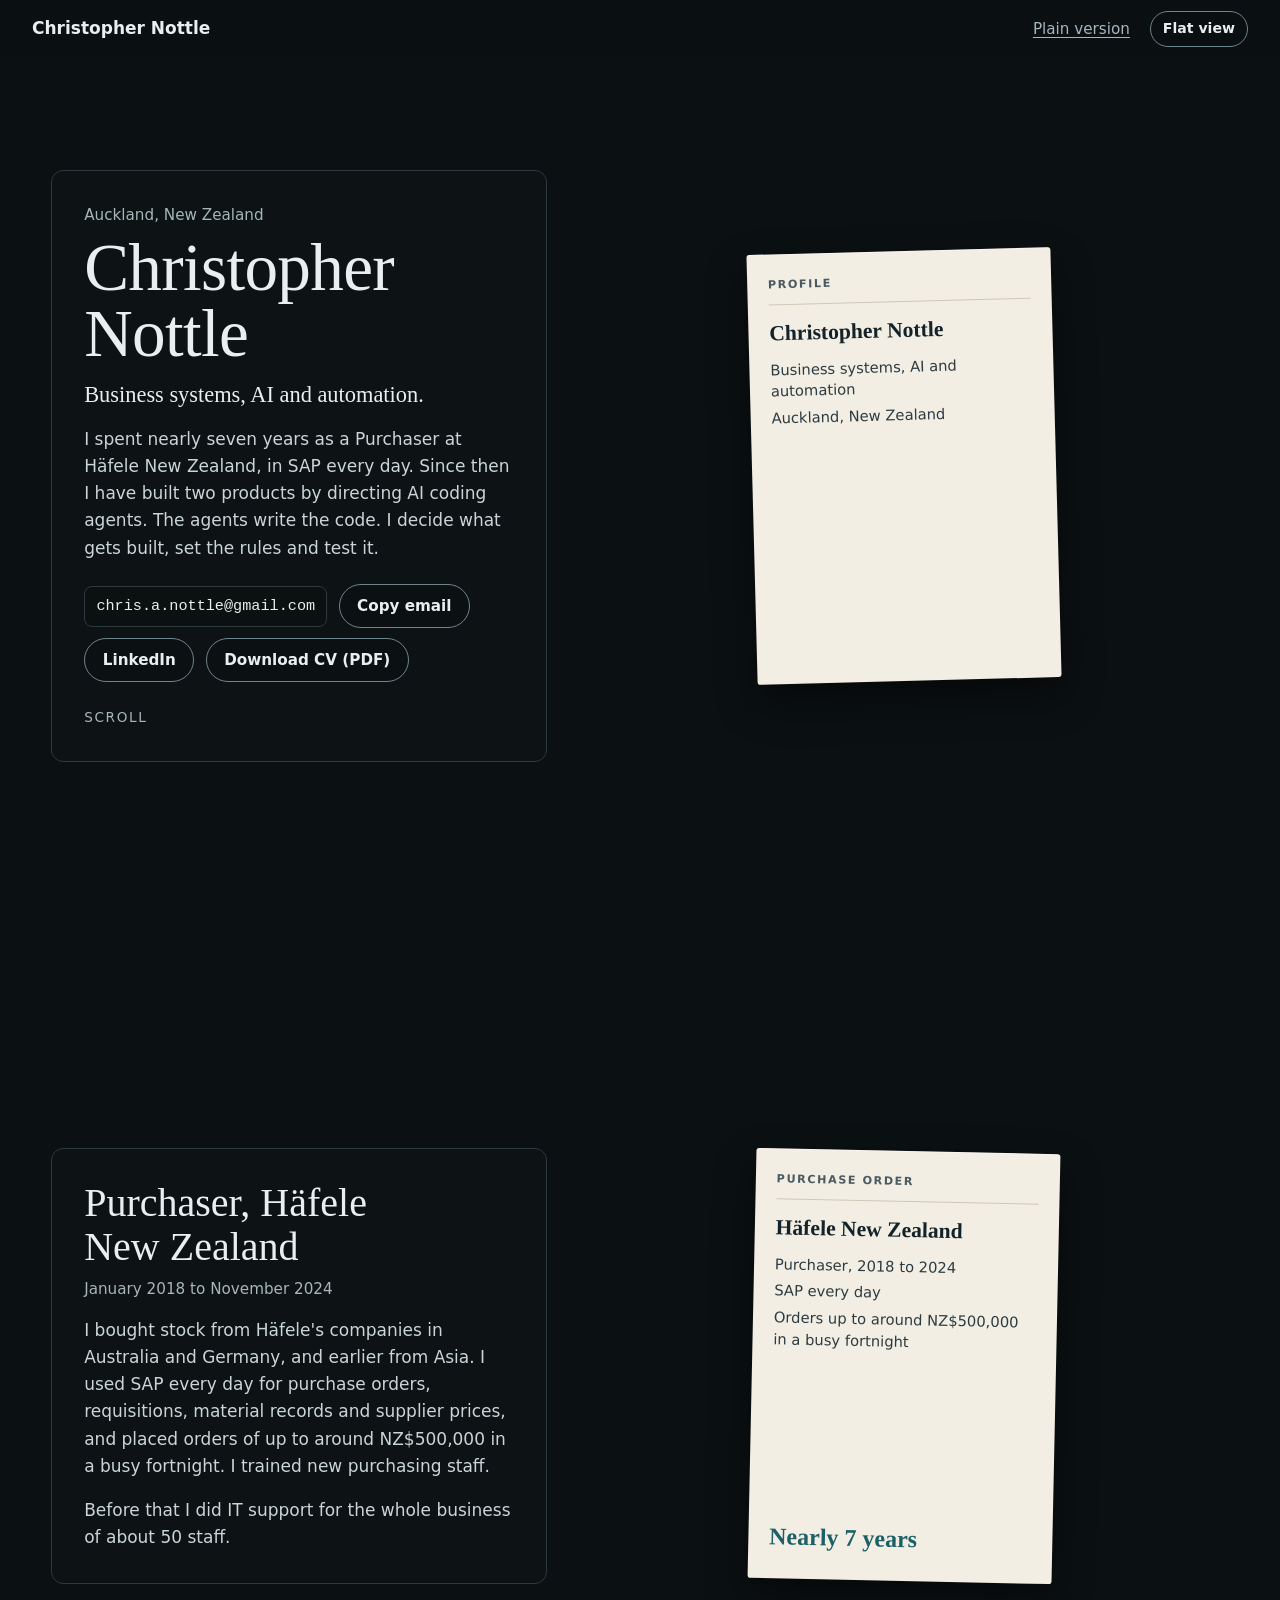
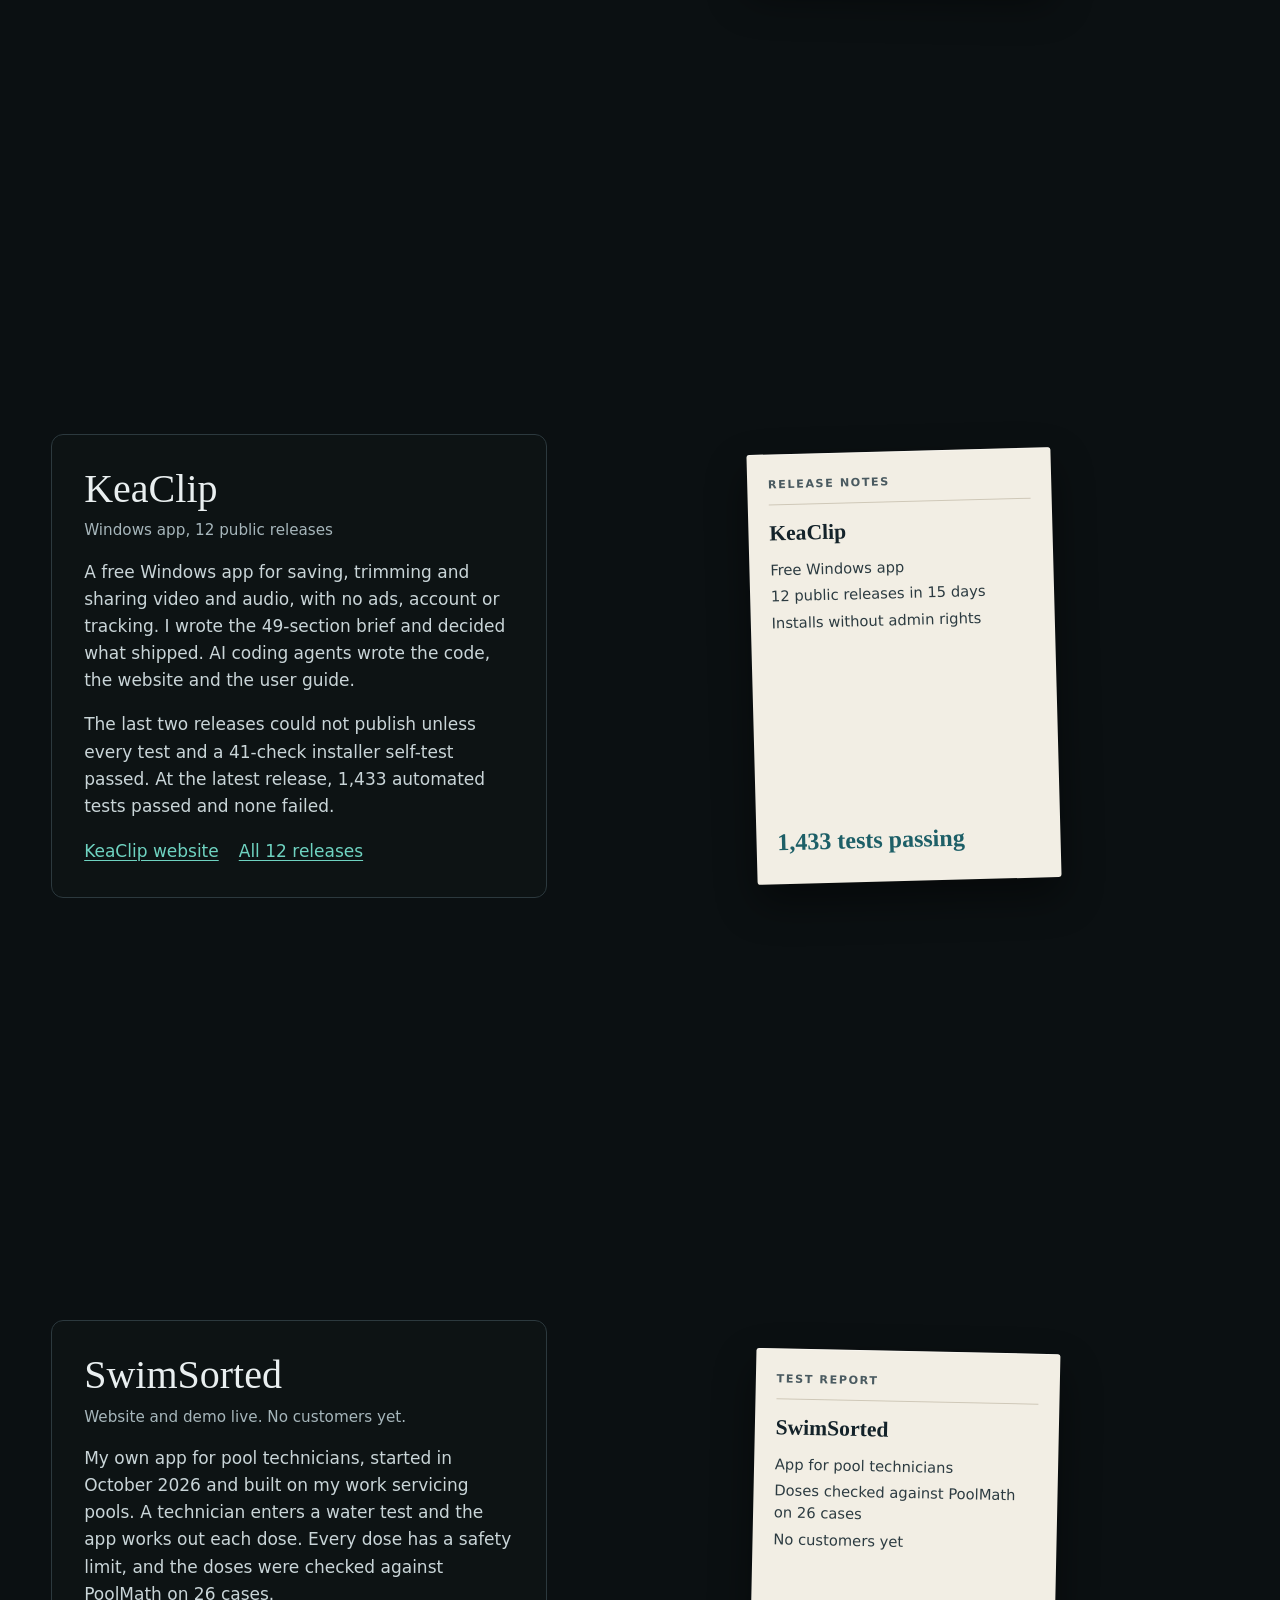
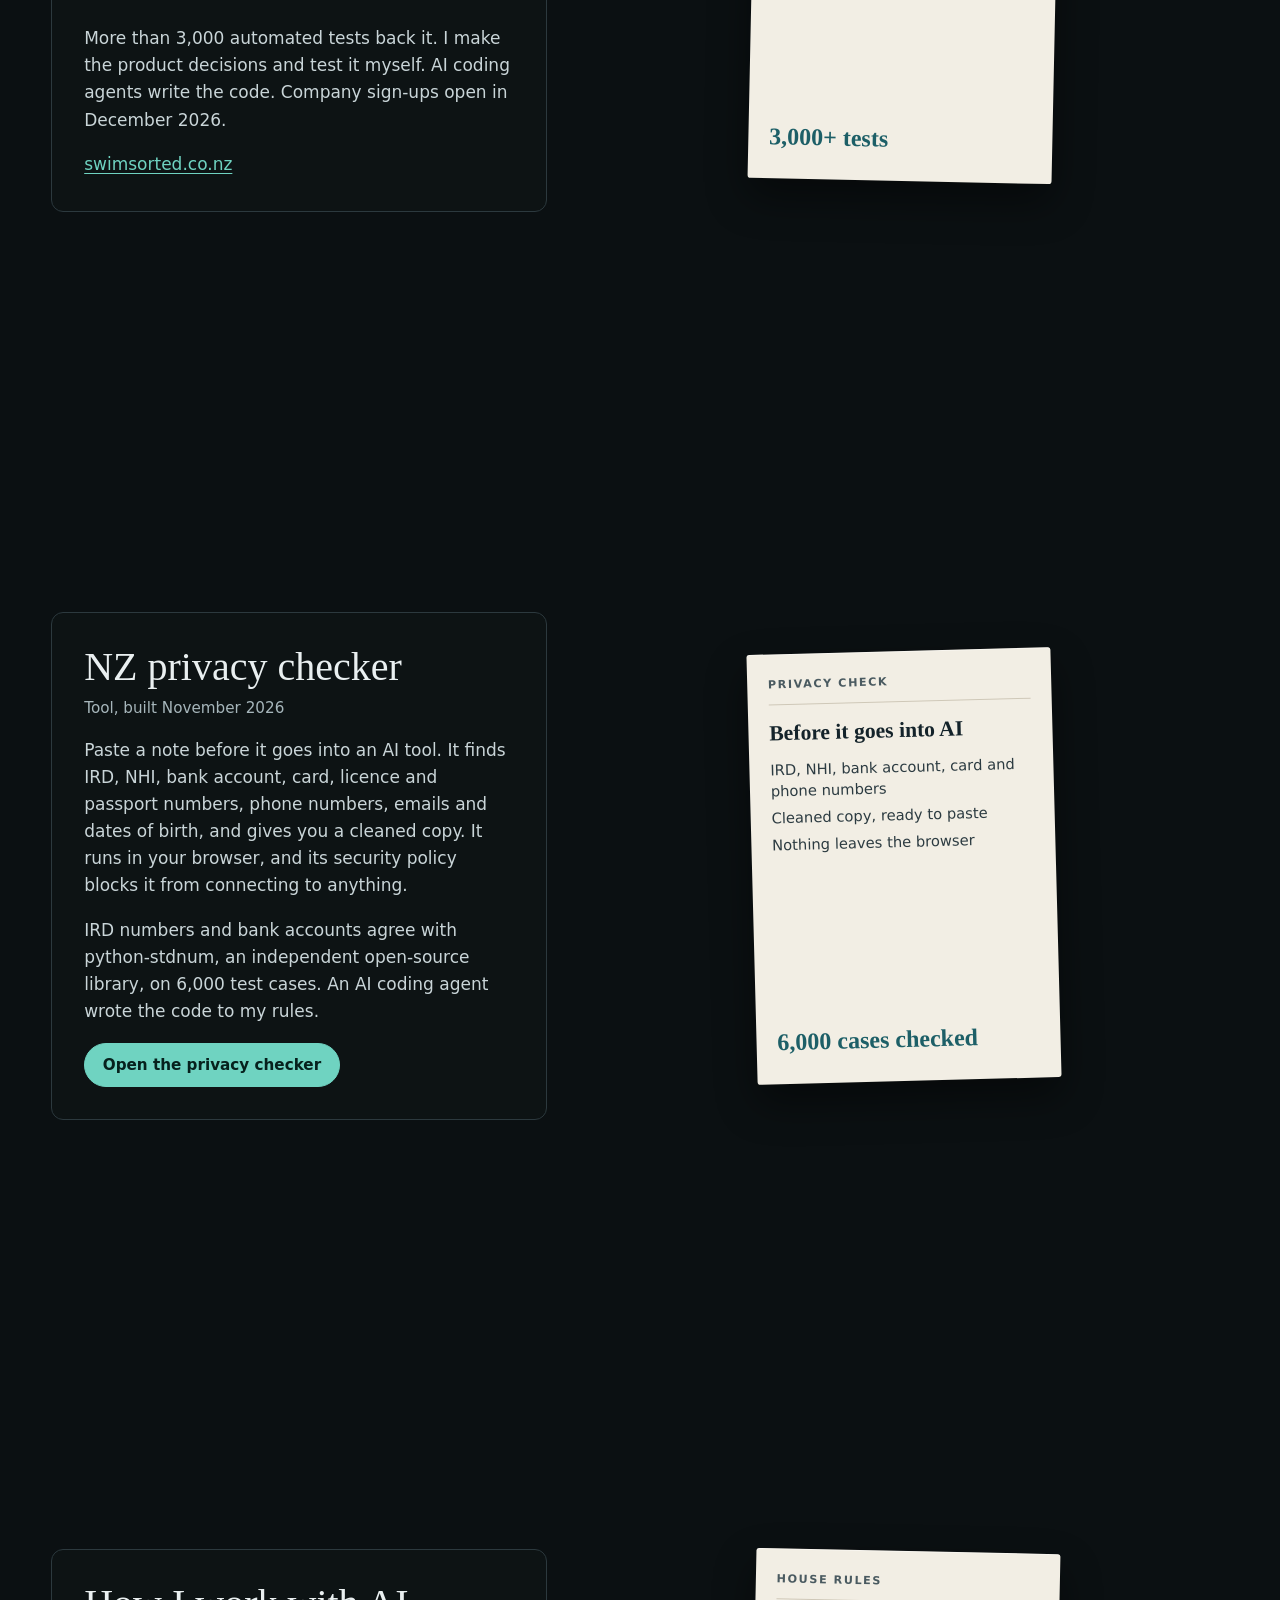
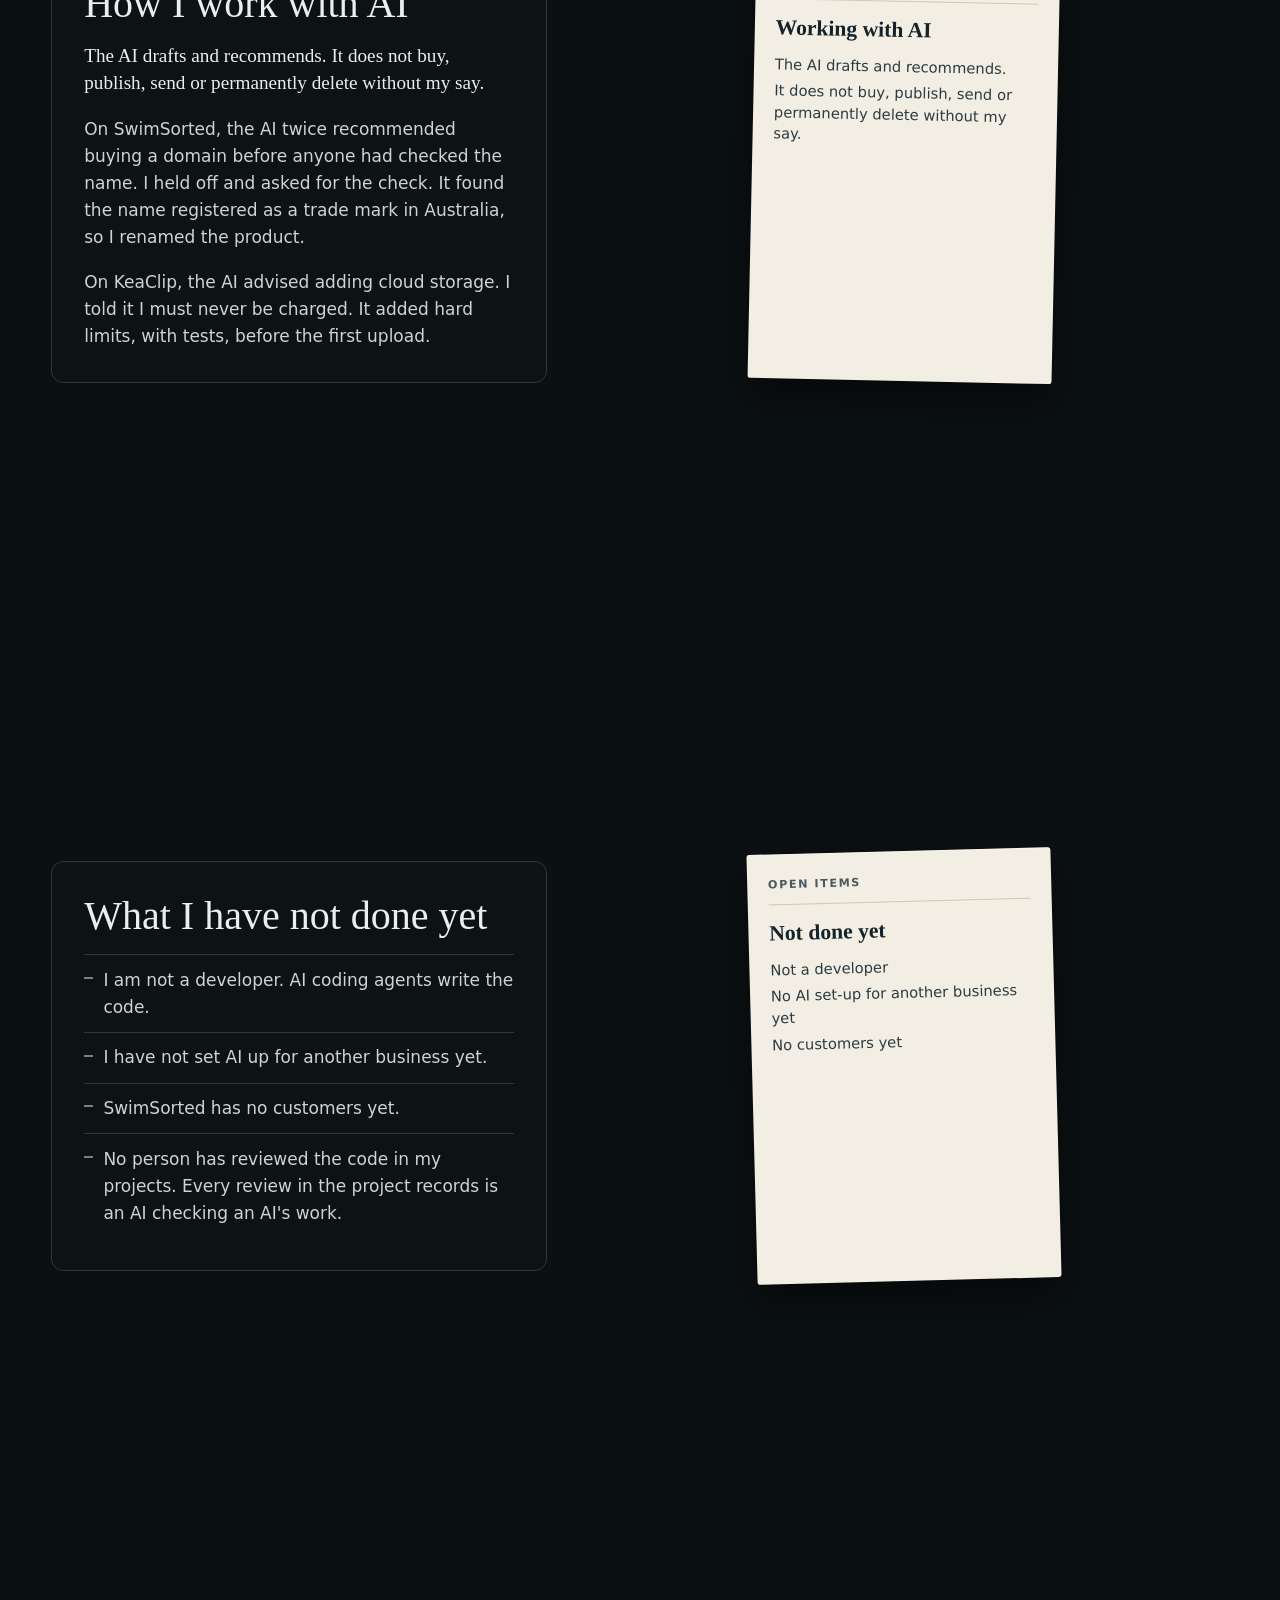
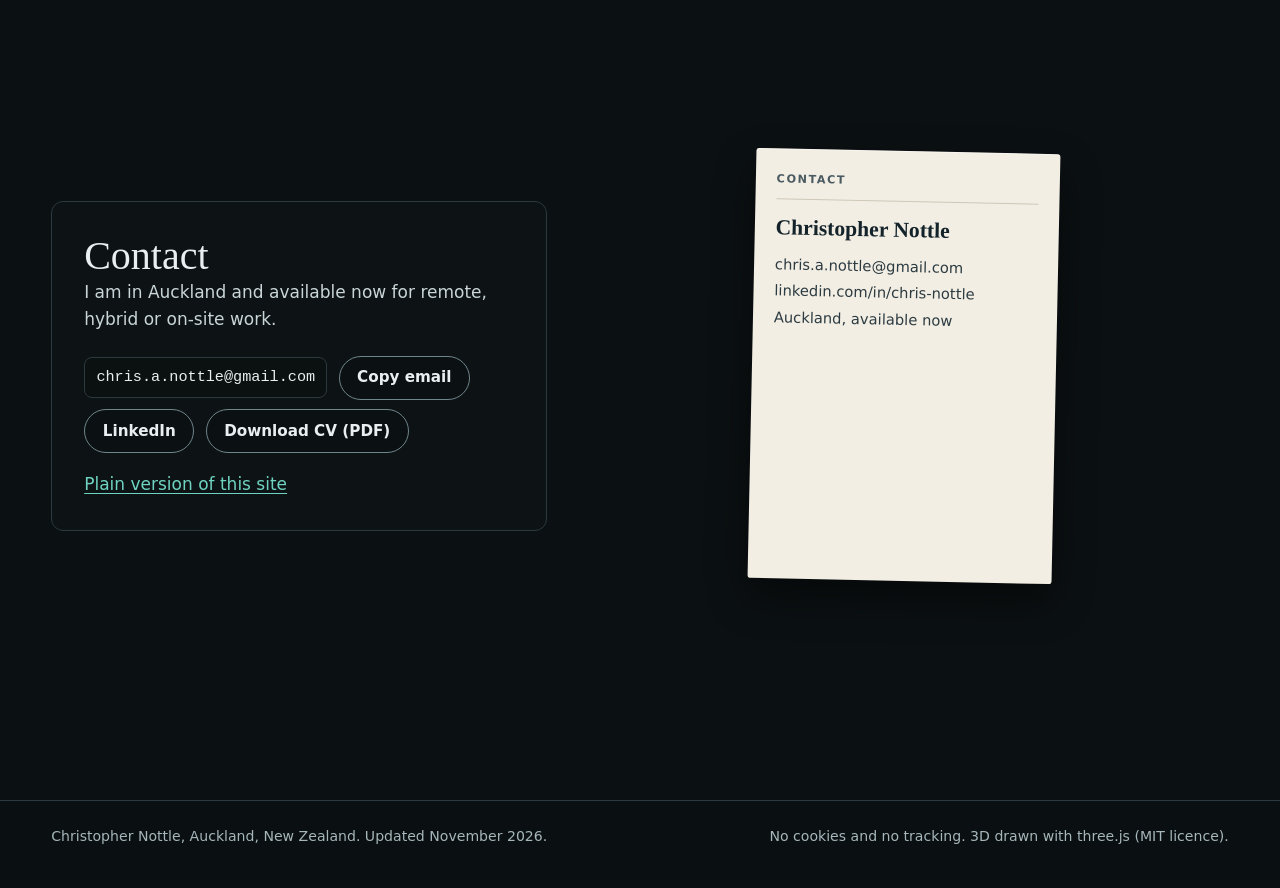
==== 3d/index.html @ 5d0aae3e "Lead with the products, replace the invoice demo with an NZ privacy checker Home page: first screen " ====
<!doctype html>
<html lang="en-NZ">
<head>
  <meta charset="utf-8">
  <meta name="viewport" content="width=device-width, initial-scale=1">
  <title>Christopher Nottle | 3D portfolio</title>
  <meta name="description" content="Christopher Nottle, Auckland. Business systems, AI and automation, shown as a pile of documents checked one by one.">
  <meta name="robots" content="noindex, nofollow">
  <meta name="color-scheme" content="dark">
  <link rel="icon" href="../assets/img/favicon.png" type="image/png">
  <link rel="stylesheet" href="style.css">
  <script type="module" src="boot.js"></script>
</head>
<body>
  <a class="skip" href="#main">Skip to the main content</a>
  <canvas id="scene" aria-hidden="true"></canvas>

  <header class="bar">
    <a class="bar-name" href="#top">Christopher Nottle</a>
    <a class="bar-link" href="../index.html">Plain version</a>
    <button type="button" class="bar-btn needs-js" data-view-toggle>Flat view</button>
  </header>

  <main id="main">
    <section class="stop" id="top" aria-labelledby="name">
      <div class="panel">
        <p class="kicker">Auckland, New Zealand</p>
        <h1 id="name">Christopher Nottle</h1>
        <p class="lede">Business systems, AI and automation.</p>
        <p>I spent nearly seven years as a Purchaser at Häfele New Zealand, in SAP every day. Since then I have built two products by directing AI coding agents. The agents write the code. I decide what gets built, set the rules and test it.</p>
        <div class="reach">
          <span class="email" id="email">chris.a.nottle@gmail.com</span>
          <button type="button" class="btn needs-js" data-copy="chris.a.nottle@gmail.com" aria-describedby="email">Copy email</button>
          <a class="btn" href="https://www.linkedin.com/in/chris-nottle" rel="noopener">LinkedIn</a>
          <a class="btn" href="../Christopher_Nottle_CV.pdf" download>Download CV (PDF)</a>
          <span class="visually-hidden" role="status" data-copy-status></span>
        </div>
        <p class="cue" aria-hidden="true">Scroll</p>
      </div>
      <div class="paper" aria-hidden="true">
        <p class="p-label">Profile</p>
        <p class="p-title">Christopher Nottle</p>
        <p class="p-line">Business systems, AI and automation</p>
        <p class="p-line">Auckland, New Zealand</p>
      </div>
    </section>

    <section class="stop" aria-labelledby="hafele-h">
      <div class="panel">
        <h2 id="hafele-h">Purchaser, Häfele New Zealand</h2>
        <p class="meta">January 2018 to November 2024</p>
        <p>I bought stock from Häfele's companies in Australia and Germany, and earlier from Asia. I used SAP every day for purchase orders, requisitions, material records and supplier prices, and placed orders of up to around NZ$500,000 in a busy fortnight. I trained new purchasing staff.</p>
        <p>Before that I did IT support for the whole business of about 50 staff.</p>
      </div>
      <div class="paper" aria-hidden="true">
        <p class="p-label">Purchase order</p>
        <p class="p-title">Häfele New Zealand</p>
        <p class="p-line">Purchaser, 2018 to 2024</p>
        <p class="p-line">SAP every day</p>
        <p class="p-line">Orders up to around NZ$500,000 in a busy fortnight</p>
        <p class="p-figure">Nearly 7 years</p>
      </div>
    </section>

    <section class="stop" aria-labelledby="keaclip-h">
      <div class="panel">
        <h2 id="keaclip-h">KeaClip</h2>
        <p class="meta">Windows app, 12 public releases</p>
        <p>A free Windows app for saving, trimming and sharing video and audio, with no ads, account or tracking. I wrote the 49-section brief and decided what shipped. AI coding agents wrote the code, the website and the user guide.</p>
        <p>The last two releases could not publish unless every test and a 41-check installer self-test passed. At the latest release, 1,433 automated tests passed and none failed.</p>
        <p class="links"><a href="https://langkurst.github.io/KeaClip/" rel="noopener">KeaClip website</a> <a href="https://github.com/Langkurst/KeaClip/releases" rel="noopener">All 12 releases</a></p>
      </div>
      <div class="paper" aria-hidden="true">
        <p class="p-label">Release notes</p>
        <p class="p-title">KeaClip</p>
        <p class="p-line">Free Windows app</p>
        <p class="p-line">12 public releases in 15 days</p>
        <p class="p-line">Installs without admin rights</p>
        <p class="p-figure">1,433 tests passing</p>
      </div>
    </section>

    <section class="stop" aria-labelledby="swimsorted-h">
      <div class="panel">
        <h2 id="swimsorted-h">SwimSorted</h2>
        <p class="meta">Website and demo live. No customers yet.</p>
        <p>My own app for pool technicians, started in October 2026 and built on my work servicing pools. A technician enters a water test and the app works out each dose. Every dose has a safety limit, and the doses were checked against PoolMath on 26 cases.</p>
        <p>More than 3,000 automated tests back it. I make the product decisions and test it myself. AI coding agents write the code. Company sign-ups open in December 2026.</p>
        <p class="links"><a href="https://swimsorted.co.nz" rel="noopener">swimsorted.co.nz</a></p>
      </div>
      <div class="paper" aria-hidden="true">
        <p class="p-label">Test report</p>
        <p class="p-title">SwimSorted</p>
        <p class="p-line">App for pool technicians</p>
        <p class="p-line">Doses checked against PoolMath on 26 cases</p>
        <p class="p-line">No customers yet</p>
        <p class="p-figure">3,000+ tests</p>
      </div>
    </section>

    <section class="stop" aria-labelledby="privacy-h">
      <div class="panel">
        <h2 id="privacy-h">NZ privacy checker</h2>
        <p class="meta">Tool, built November 2026</p>
        <p>Paste a note before it goes into an AI tool. It finds IRD, NHI, bank account, card, licence and passport numbers, phone numbers, emails and dates of birth, and gives you a cleaned copy. It runs in your browser, and its security policy blocks it from connecting to anything.</p>
        <p>IRD numbers and bank accounts agree with python-stdnum, an independent open-source library, on 6,000 test cases. An AI coding agent wrote the code to my rules.</p>
        <p class="links"><a class="btn btn-primary" href="../privacy-checker.html">Open the privacy checker</a></p>
      </div>
      <div class="paper" aria-hidden="true">
        <p class="p-label">Privacy check</p>
        <p class="p-title">Before it goes into AI</p>
        <p class="p-line">IRD, NHI, bank account, card and phone numbers</p>
        <p class="p-line">Cleaned copy, ready to paste</p>
        <p class="p-line">Nothing leaves the browser</p>
        <p class="p-figure">6,000 cases checked</p>
      </div>
    </section>

    <section class="stop" aria-labelledby="ai-h">
      <div class="panel">
        <h2 id="ai-h">How I work with AI</h2>
        <p class="rule">The AI drafts and recommends. It does not buy, publish, send or permanently delete without my say.</p>
        <p>On SwimSorted, the AI twice recommended buying a domain before anyone had checked the name. I held off and asked for the check. It found the name registered as a trade mark in Australia, so I renamed the product.</p>
        <p>On KeaClip, the AI advised adding cloud storage. I told it I must never be charged. It added hard limits, with tests, before the first upload.</p>
      </div>
      <div class="paper" aria-hidden="true">
        <p class="p-label">House rules</p>
        <p class="p-title">Working with AI</p>
        <p class="p-line">The AI drafts and recommends.</p>
        <p class="p-line">It does not buy, publish, send or permanently delete without my say.</p>
      </div>
    </section>

    <section class="stop" aria-labelledby="notyet-h">
      <div class="panel">
        <h2 id="notyet-h">What I have not done yet</h2>
        <ul class="plain">
          <li>I am not a developer. AI coding agents write the code.</li>
          <li>I have not set AI up for another business yet.</li>
          <li>SwimSorted has no customers yet.</li>
          <li>No person has reviewed the code in my projects. Every review in the project records is an AI checking an AI's work.</li>
        </ul>
      </div>
      <div class="paper" aria-hidden="true">
        <p class="p-label">Open items</p>
        <p class="p-title">Not done yet</p>
        <p class="p-line">Not a developer</p>
        <p class="p-line">No AI set-up for another business yet</p>
        <p class="p-line">No customers yet</p>
      </div>
    </section>

    <section class="stop" aria-labelledby="contact-h">
      <div class="panel">
        <h2 id="contact-h">Contact</h2>
        <p>I am in Auckland and available now for remote, hybrid or on-site work.</p>
        <div class="reach">
          <span class="email" id="email-2">chris.a.nottle@gmail.com</span>
          <button type="button" class="btn needs-js" data-copy="chris.a.nottle@gmail.com" aria-describedby="email-2">Copy email</button>
          <a class="btn" href="https://www.linkedin.com/in/chris-nottle" rel="noopener">LinkedIn</a>
          <a class="btn" href="../Christopher_Nottle_CV.pdf" download>Download CV (PDF)</a>
          <span class="visually-hidden" role="status" data-copy-status></span>
        </div>
        <p class="links"><a href="../index.html">Plain version of this site</a></p>
      </div>
      <div class="paper" aria-hidden="true">
        <p class="p-label">Contact</p>
        <p class="p-title">Christopher Nottle</p>
        <p class="p-line">chris.a.nottle@gmail.com</p>
        <p class="p-line">linkedin.com/in/chris-nottle</p>
        <p class="p-line">Auckland, available now</p>
      </div>
    </section>
  </main>

  <footer class="foot">
    <span>Christopher Nottle, Auckland, New Zealand. Updated November 2026.</span>
    <span>No cookies and no tracking. 3D drawn with three.js (MIT licence).</span>
  </footer>
</body>
</html>
---- 3d/style.css ----
/*
  3D portfolio styles. The page reads fully without the 3D scene:
  html.three  = the WebGL desk is running behind the text
  html.flat   = no 3D (reduced motion, no WebGL, data saver, or the visitor chose it); paper cards show instead
*/
@font-face { font-family: "Inter"; src: url("../assets/fonts/inter-latin-wght-normal.woff2") format("woff2"); font-weight: 100 900; font-display: swap; }
@font-face { font-family: "Instrument Serif"; src: url("../assets/fonts/instrument-serif-latin-400-normal.woff2") format("woff2"); font-weight: 400; font-display: swap; }
@font-face { font-family: "Instrument Serif"; src: url("../assets/fonts/instrument-serif-latin-400-italic.woff2") format("woff2"); font-weight: 400; font-style: italic; font-display: swap; }

:root {
  color-scheme: dark;
  --bg: #0b1012;
  --panel: rgba(14, 20, 22, .86);
  --line: #2c393e;
  --line-strong: #6f858c;
  --text: #e9eff0;
  --muted: #a6b6bb;
  --accent: #6fd3c1;
  --accent-ink: #06211d;
  --paper: #f2eee4;
  --paper-ink: #14232a;
  --paper-muted: #4a5a60;
  --paper-accent: #1d5f67;
  --sans: "Inter", "Segoe UI", system-ui, -apple-system, "Helvetica Neue", Arial, sans-serif;
  --display: "Instrument Serif", "Iowan Old Style", Georgia, serif;
  --mono: ui-monospace, "Cascadia Mono", Consolas, "SF Mono", Menlo, monospace;
}

*, *::before, *::after { box-sizing: border-box; }
html { -webkit-text-size-adjust: 100%; text-size-adjust: 100%; }
body { margin: 0; background: var(--bg); color: var(--text); font: 400 1.0625rem/1.6 var(--sans); overflow-x: hidden; }
h1, h2 { font-family: var(--display); line-height: 1.12; margin: 0; text-wrap: balance; }
h1 { font-size: clamp(2.8rem, 6.5vw, 4.2rem); font-weight: 400; letter-spacing: -.01em; line-height: .98; }
h2 { font-size: clamp(1.9rem, 3.4vw, 2.5rem); font-weight: 400; }
p { margin: 0 0 1em; }
p:last-child { margin-bottom: 0; }
a { color: var(--accent); text-underline-offset: .18em; }
:focus-visible { outline: 3px solid var(--accent); outline-offset: 3px; border-radius: 4px; }
.visually-hidden { position: absolute; width: 1px; height: 1px; overflow: hidden; clip: rect(0 0 0 0); clip-path: inset(50%); white-space: nowrap; }

.skip { position: absolute; left: 1rem; top: -4rem; z-index: 20; padding: .6rem 1rem; background: var(--accent); color: var(--accent-ink); border-radius: 6px; font-weight: 600; text-decoration: none; }
.skip:focus { top: 1rem; }

/* ---------- the scene sits behind everything ---------- */
#scene { position: fixed; inset: 0; width: 100%; height: 100%; display: block; opacity: 0; transition: opacity .9s ease; pointer-events: none; }
html.three #scene.ready { opacity: 1; }
html.flat #scene { display: none; }

/* ---------- top bar ---------- */
.bar { position: fixed; top: 0; left: 0; right: 0; z-index: 10; display: flex; align-items: center; gap: .25rem 1.25rem; flex-wrap: wrap; padding: .6rem clamp(1rem, 3vw, 2rem); background: linear-gradient(rgba(11, 16, 18, .92), rgba(11, 16, 18, 0)); }
.bar-name { font-family: var(--sans); font-weight: 600; color: var(--text); text-decoration: none; margin-right: auto; padding: .35rem 0; }
.bar-link { color: var(--muted); font-size: .95rem; padding: .35rem 0; }
.bar-link:hover { color: var(--text); }
.bar-btn, .btn { display: inline-flex; align-items: center; justify-content: center; min-height: 2.75rem; padding: .5rem 1.1rem; border-radius: 999px; border: 1px solid var(--line-strong); background: rgba(11, 16, 18, .6); color: var(--text); font: 600 .95rem/1.2 var(--sans); text-decoration: none; cursor: pointer; }
.bar-btn { min-height: 2.25rem; padding: .3rem .75rem; font-size: .88rem; }
.bar-btn:hover, .btn:hover { border-color: var(--text); }
.btn-primary { background: var(--accent); border-color: var(--accent); color: var(--accent-ink); }
.needs-js { display: none; }
html.three .needs-js, html.flat.js .needs-js { display: inline-flex; }

/* ---------- each stop is one sheet ---------- */
main { position: relative; z-index: 1; }
.stop { min-height: 100vh; min-height: 100svh; display: grid; align-items: center; padding: 5rem clamp(1rem, 4vw, 3.5rem) 3rem; gap: 2rem; }
.panel { width: min(31rem, 100%, max(24rem, 40vw)); background: var(--panel); border: 1px solid var(--line); border-radius: 12px; padding: clamp(1.25rem, 2.5vw, 2rem); -webkit-backdrop-filter: blur(6px); backdrop-filter: blur(6px); }
.kicker, .meta { color: var(--muted); font-size: .95rem; }
.kicker { margin-bottom: .5rem; }
.meta { margin: .4rem 0 1rem; }
.lede { font-family: var(--display); font-size: clamp(1.15rem, 2.4vw, 1.4rem); line-height: 1.35; margin: .8rem 0 1rem; }
.rule { font-family: var(--display); font-size: 1.2rem; line-height: 1.4; margin-top: 1rem; }
.panel p:not(.kicker):not(.meta):not(.lede):not(.rule):not(.cue) { color: #c9d5d8; }
.links { display: flex; flex-wrap: wrap; gap: .5rem 1.25rem; align-items: center; margin-top: 1.1rem; }
.reach { display: flex; flex-wrap: wrap; gap: .6rem .7rem; align-items: center; margin-top: 1.4rem; }
.email { font-family: var(--mono); font-size: .95rem; padding: .45rem .7rem; border: 1px solid var(--line); border-radius: 8px; background: rgba(11, 16, 18, .7); user-select: all; overflow-wrap: anywhere; }
.cue { margin-top: 1.6rem; color: var(--muted); font-size: .85rem; letter-spacing: .12em; text-transform: uppercase; }
.plain { list-style: none; margin: 1rem 0 0; padding: 0; }
.plain li { padding: .7rem 0 .7rem 1.2rem; border-top: 1px solid var(--line); position: relative; color: #c9d5d8; }
.plain li::before { content: ""; position: absolute; left: 0; top: 1.35rem; width: .55rem; height: 2px; background: var(--line-strong); }

/* ---------- paper cards: the source of the 3D sheets' text, and the flat view ---------- */
html.three .paper { display: none; }
.paper { justify-self: center; width: min(19rem, 100%); aspect-ratio: 1 / 1.414; background: var(--paper); color: var(--paper-ink); border-radius: 3px; padding: 1.4rem 1.3rem; box-shadow: 0 1px 0 rgba(255, 255, 255, .4) inset, 0 18px 40px rgba(0, 0, 0, .45); transform: rotate(-1.5deg); display: flex; flex-direction: column; font-size: .92rem; }
.stop:nth-of-type(even) .paper { transform: rotate(1.2deg); }
.paper p { margin: 0; }
.p-label { text-transform: uppercase; letter-spacing: .14em; font-size: .7rem; font-weight: 600; color: var(--paper-muted); border-bottom: 1px solid #cfc8b8; padding-bottom: .6rem; margin-bottom: 1rem !important; }
.p-title { font-family: var(--display); font-weight: 700; font-size: 1.35rem; line-height: 1.15; margin-bottom: .8rem !important; }
.p-line { color: #2c3b41; line-height: 1.45; margin-bottom: .35rem !important; }
.p-figure { margin-top: auto !important; font-family: var(--display); font-weight: 700; font-size: 1.5rem; color: var(--paper-accent); }

.foot { position: relative; z-index: 1; display: flex; flex-wrap: wrap; justify-content: space-between; gap: .4rem 2rem; padding: 1.5rem clamp(1rem, 4vw, 3.5rem) 2.5rem; color: var(--muted); font-size: .88rem; background: rgba(11, 16, 18, .9); border-top: 1px solid var(--line); }

/* wide screens: text on the left, the desk (or the paper) on the right */
@media (min-width: 56rem) {
  .stop { grid-template-columns: minmax(0, 31rem) minmax(0, 1fr); }
  html.three .stop { grid-template-columns: minmax(0, 31rem); }
}

/* narrow screens: in 3D the desk shows at the top, and the text scrolls over the lower part */
@media (max-width: 55.99rem) {
  html.three .stop { align-items: end; padding-top: 55vh; padding-top: 55svh; }
  html.three .stop:first-child { padding-top: 40vh; padding-top: 40svh; }
  .stop { padding-left: 1rem; padding-right: 1rem; }
  .paper { order: -1; width: min(15rem, 80%); }
}

@media (pointer: coarse) { .bar-btn { min-height: 2.75rem; } }
@media (prefers-reduced-motion: reduce) { #scene { transition: none; } }
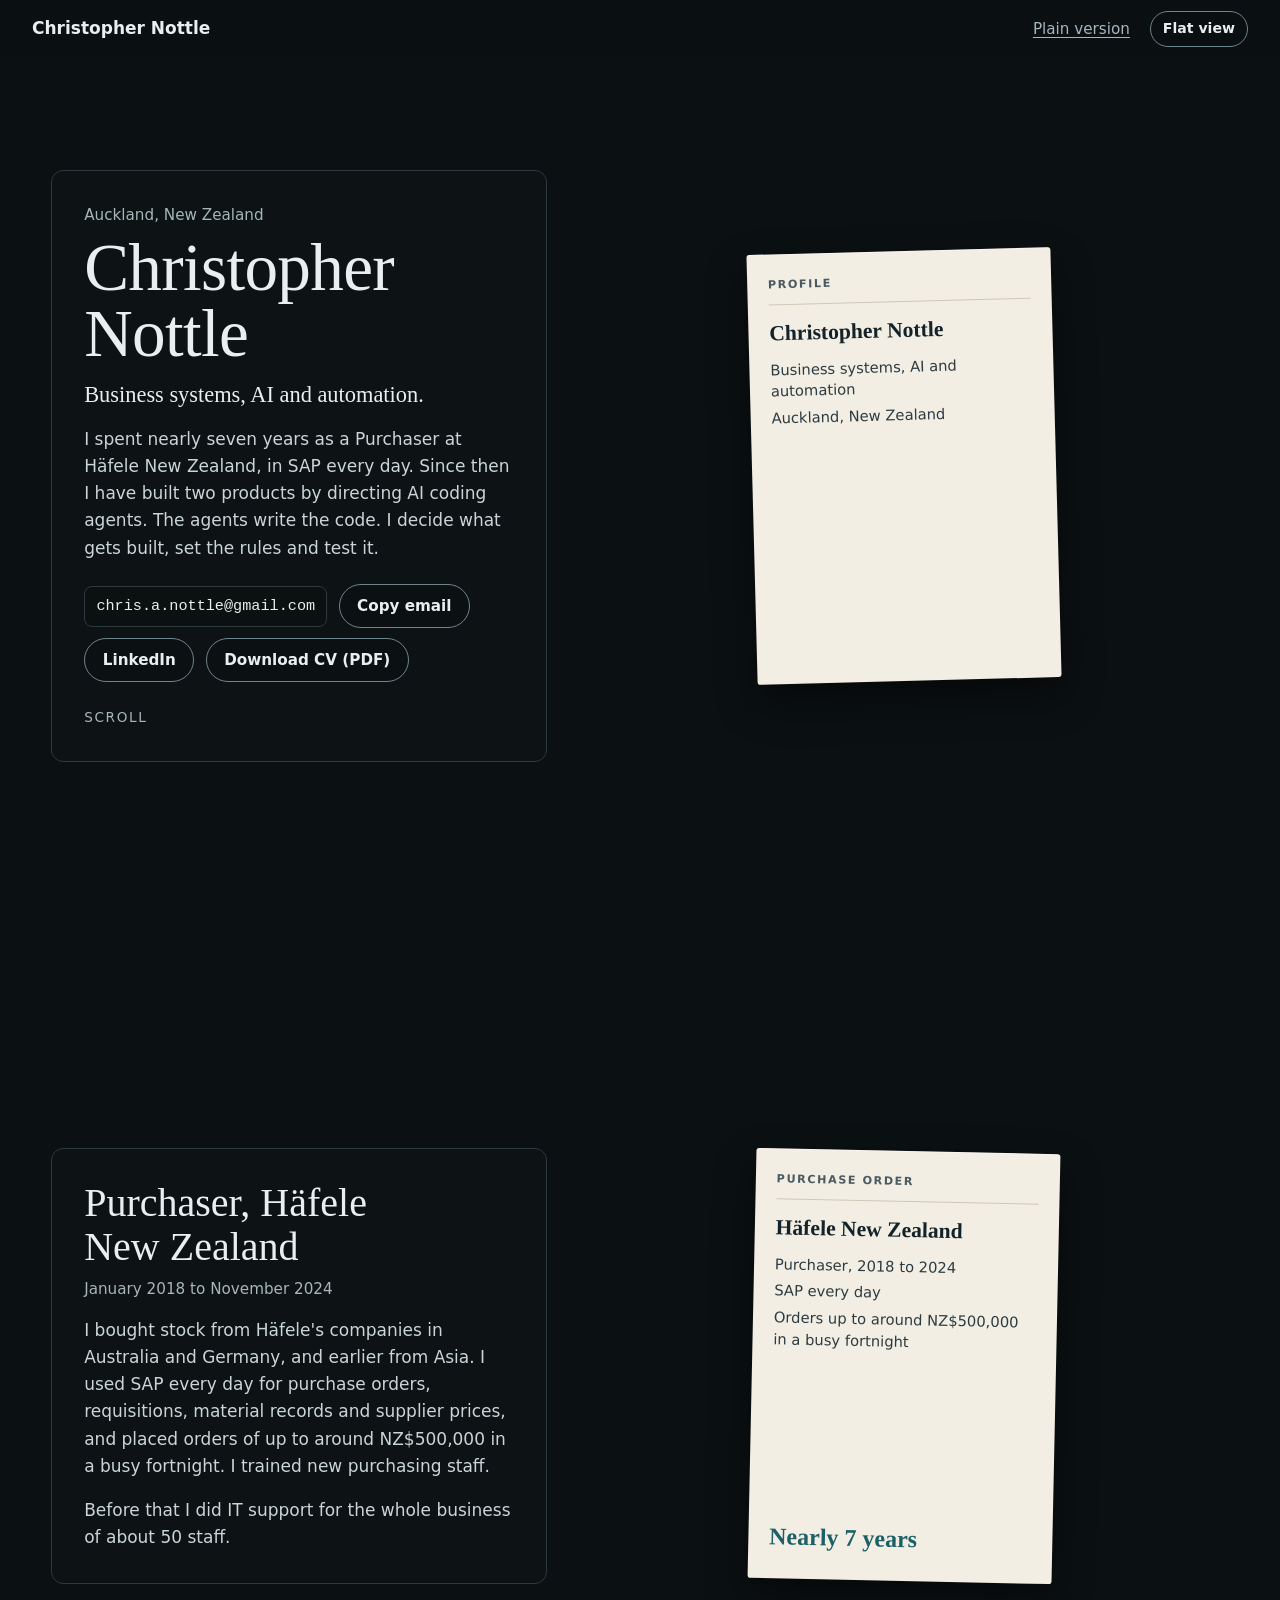
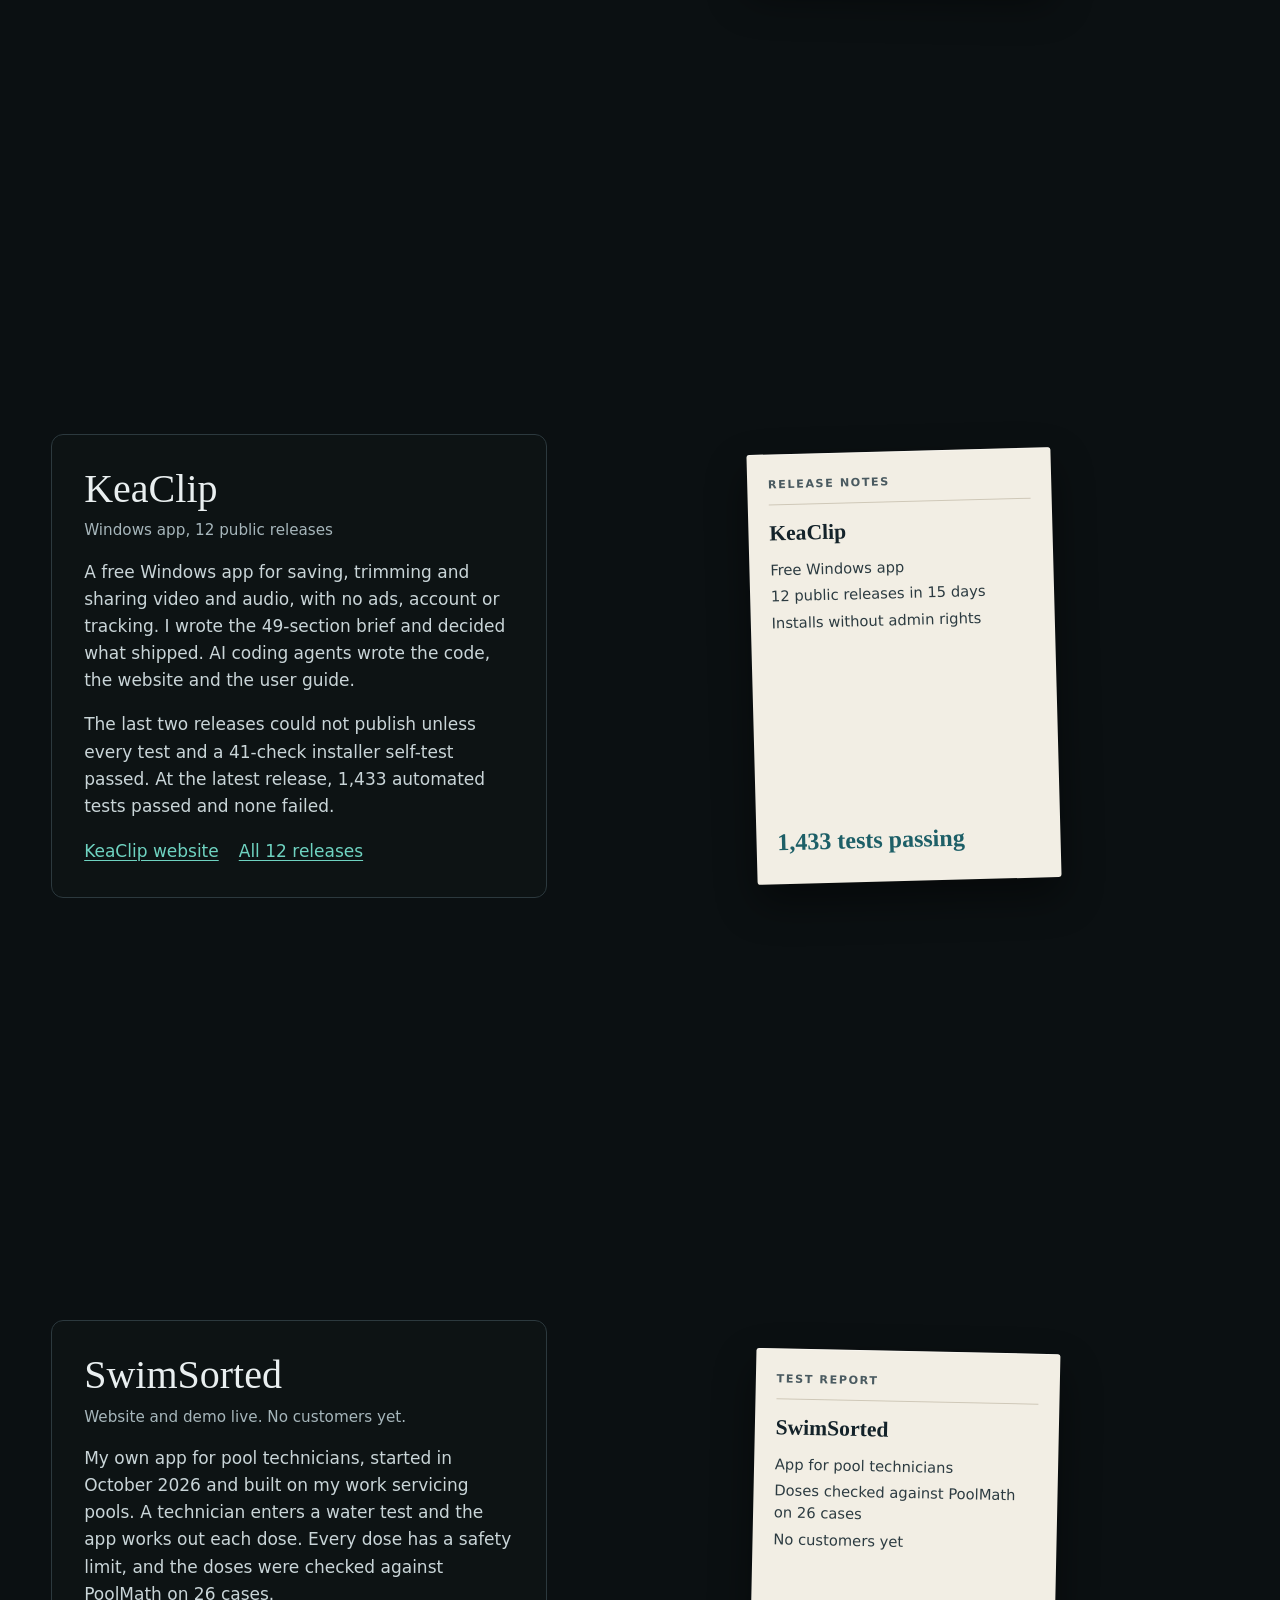
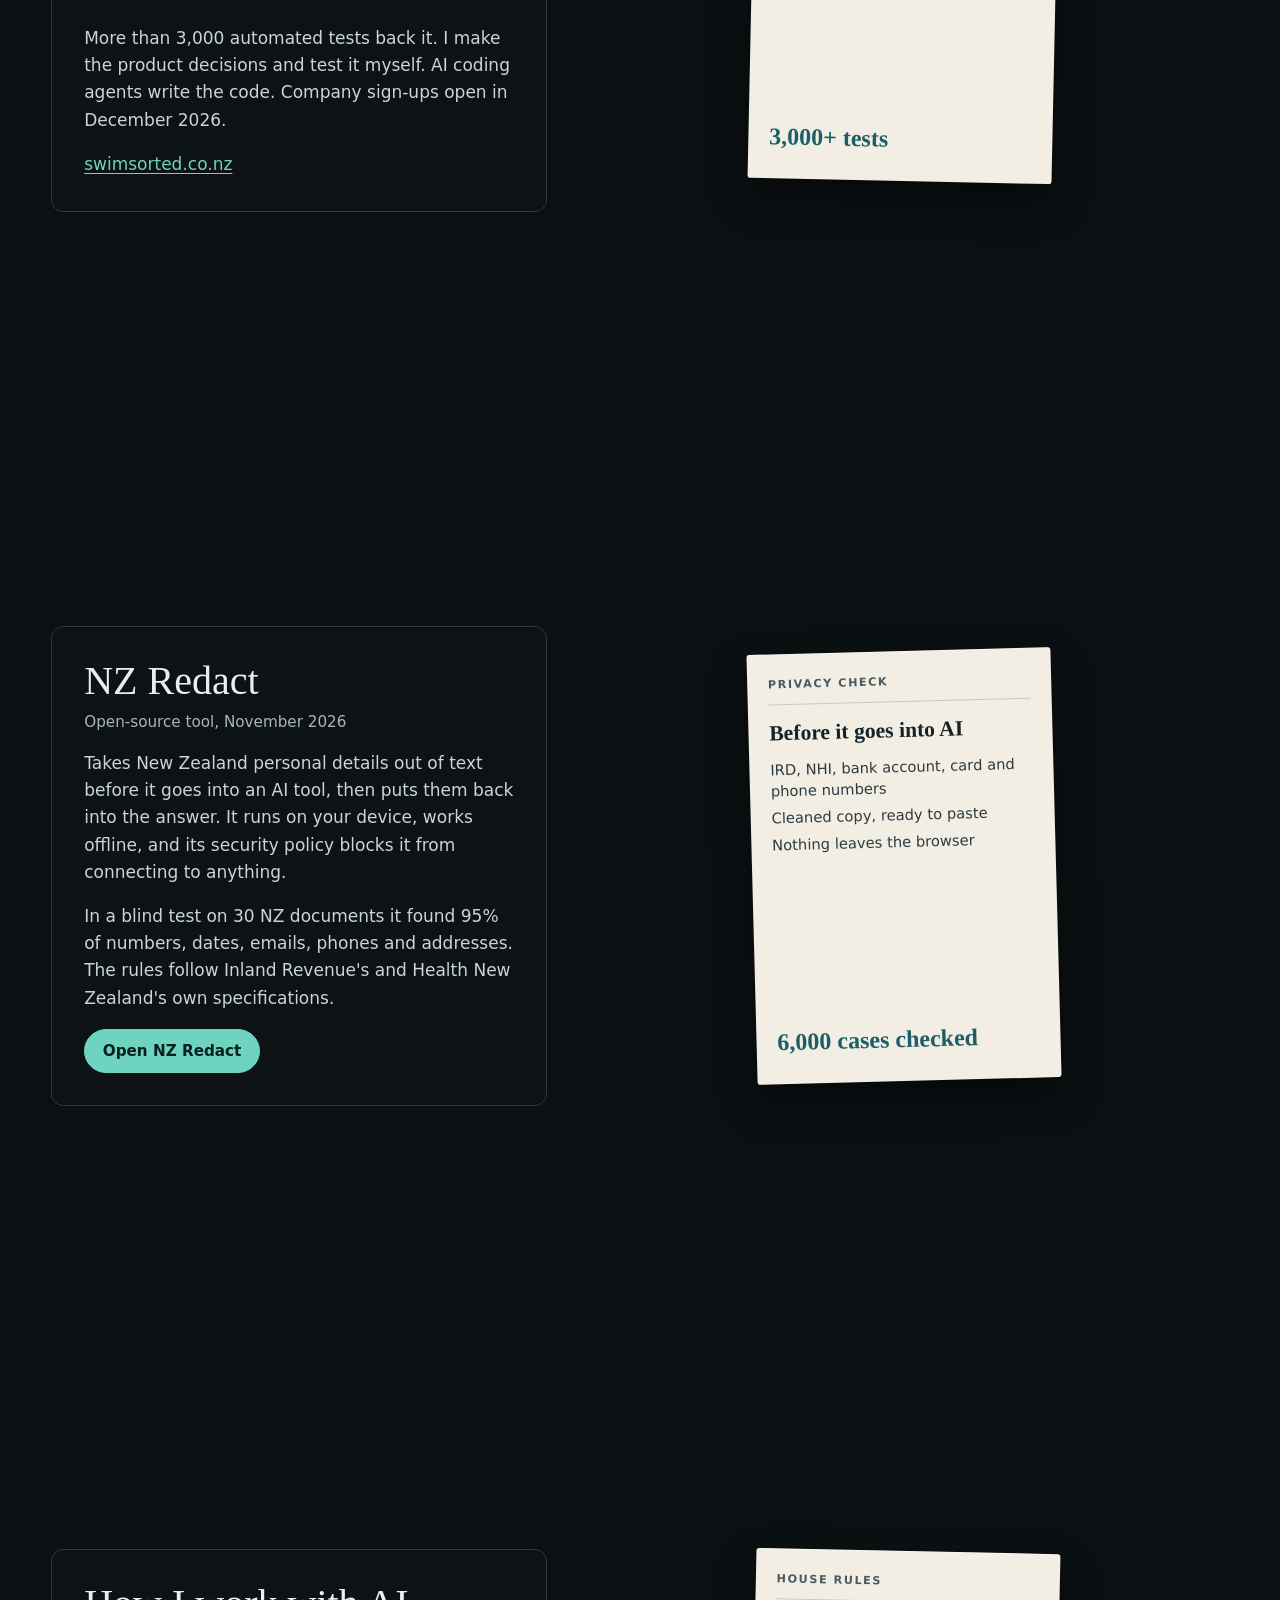
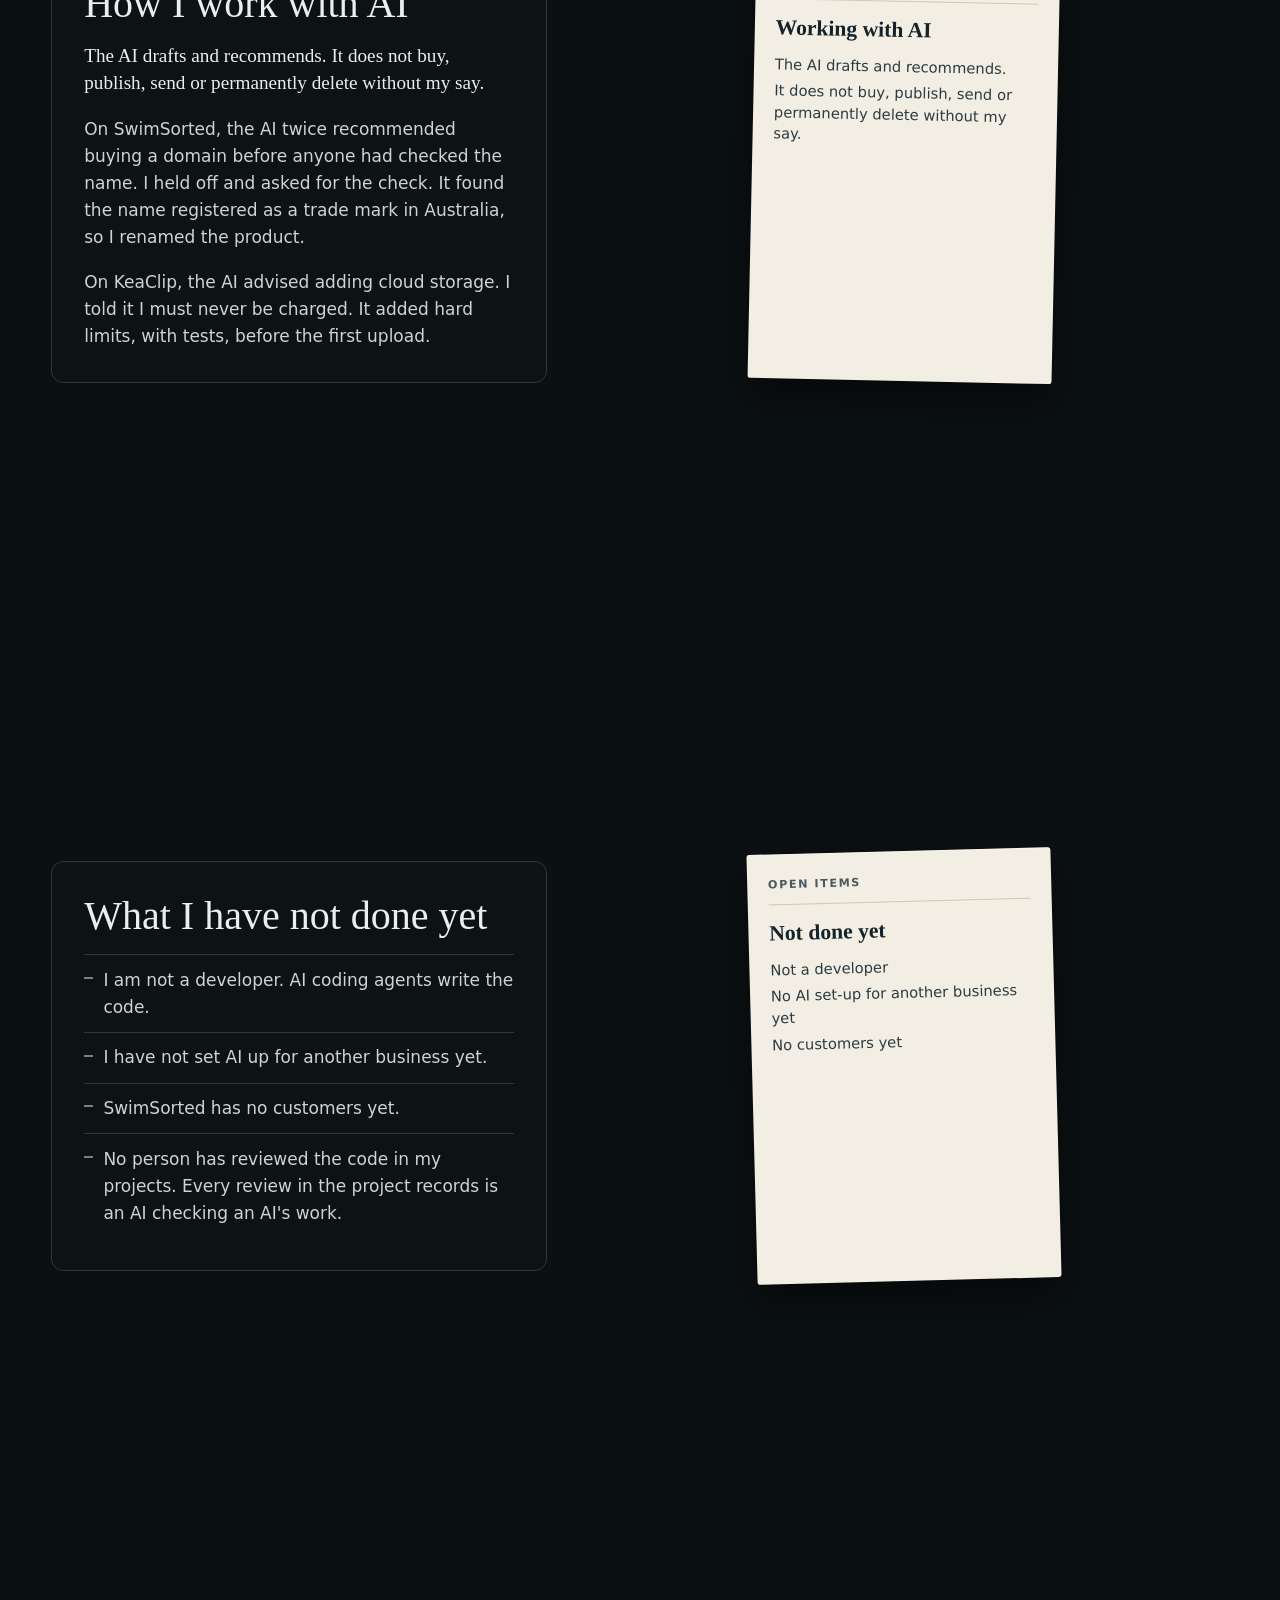
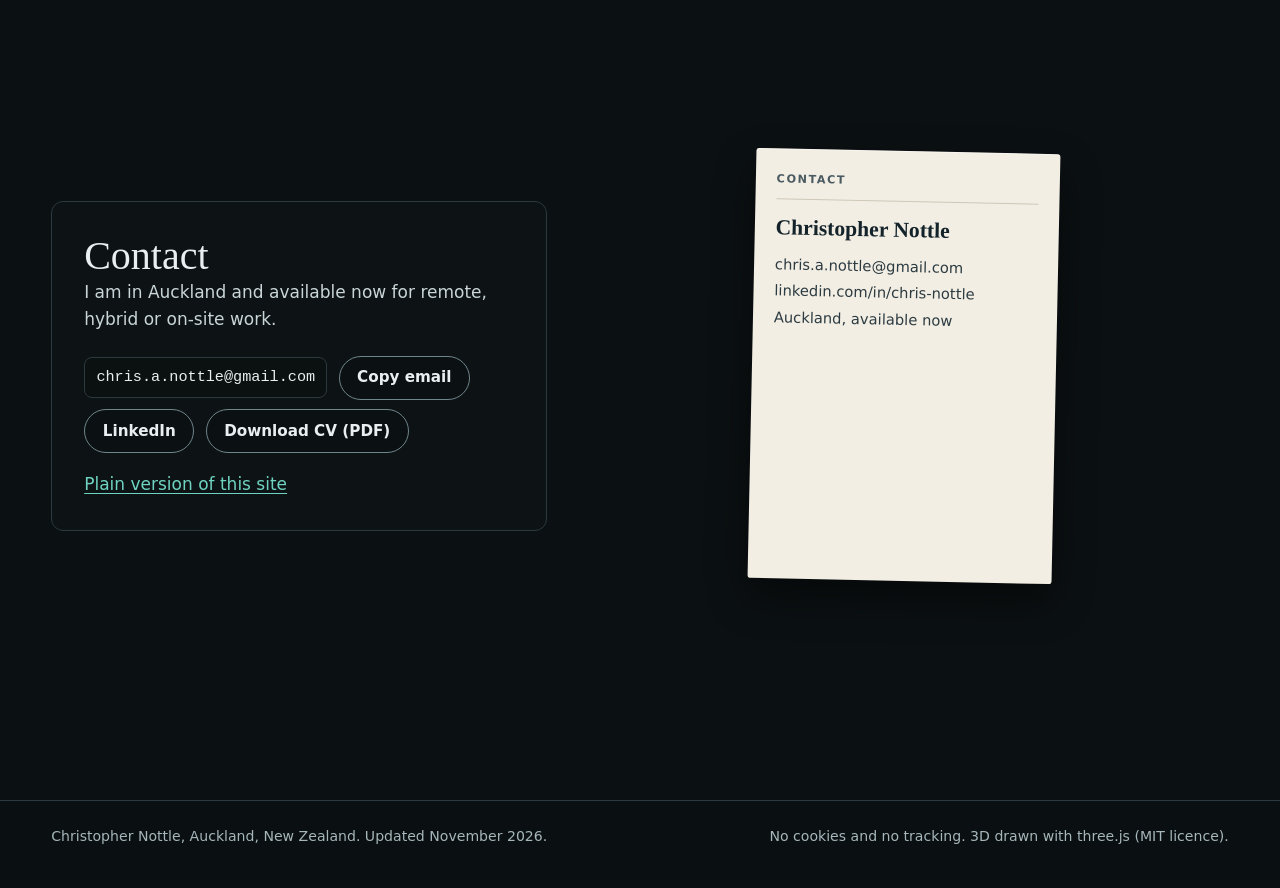
==== commit 0b719e2a: "Rebuild the invoice checker on the shared design system; NZ Redact moves to its own repository The i" ====
--- a/3d/index.html
+++ b/3d/index.html
@@ -100,11 +100,11 @@
 
     <section class="stop" aria-labelledby="privacy-h">
       <div class="panel">
-        <h2 id="privacy-h">NZ privacy checker</h2>
-        <p class="meta">Tool, built November 2026</p>
-        <p>Paste a note before it goes into an AI tool. It finds IRD, NHI, bank account, card, licence and passport numbers, phone numbers, emails and dates of birth, and gives you a cleaned copy. It runs in your browser, and its security policy blocks it from connecting to anything.</p>
-        <p>IRD numbers and bank accounts agree with python-stdnum, an independent open-source library, on 6,000 test cases. An AI coding agent wrote the code to my rules.</p>
-        <p class="links"><a class="btn btn-primary" href="../privacy-checker.html">Open the privacy checker</a></p>
+        <h2 id="privacy-h">NZ Redact</h2>
+        <p class="meta">Open-source tool, November 2026</p>
+        <p>Takes New Zealand personal details out of text before it goes into an AI tool, then puts them back into the answer. It runs on your device, works offline, and its security policy blocks it from connecting to anything.</p>
+        <p>In a blind test on 30 NZ documents it found 95% of numbers, dates, emails, phones and addresses. The rules follow Inland Revenue's and Health New Zealand's own specifications.</p>
+        <p class="links"><a class="btn btn-primary" href="https://langkurst.github.io/nz-redact/">Open NZ Redact</a></p>
       </div>
       <div class="paper" aria-hidden="true">
         <p class="p-label">Privacy check</p>
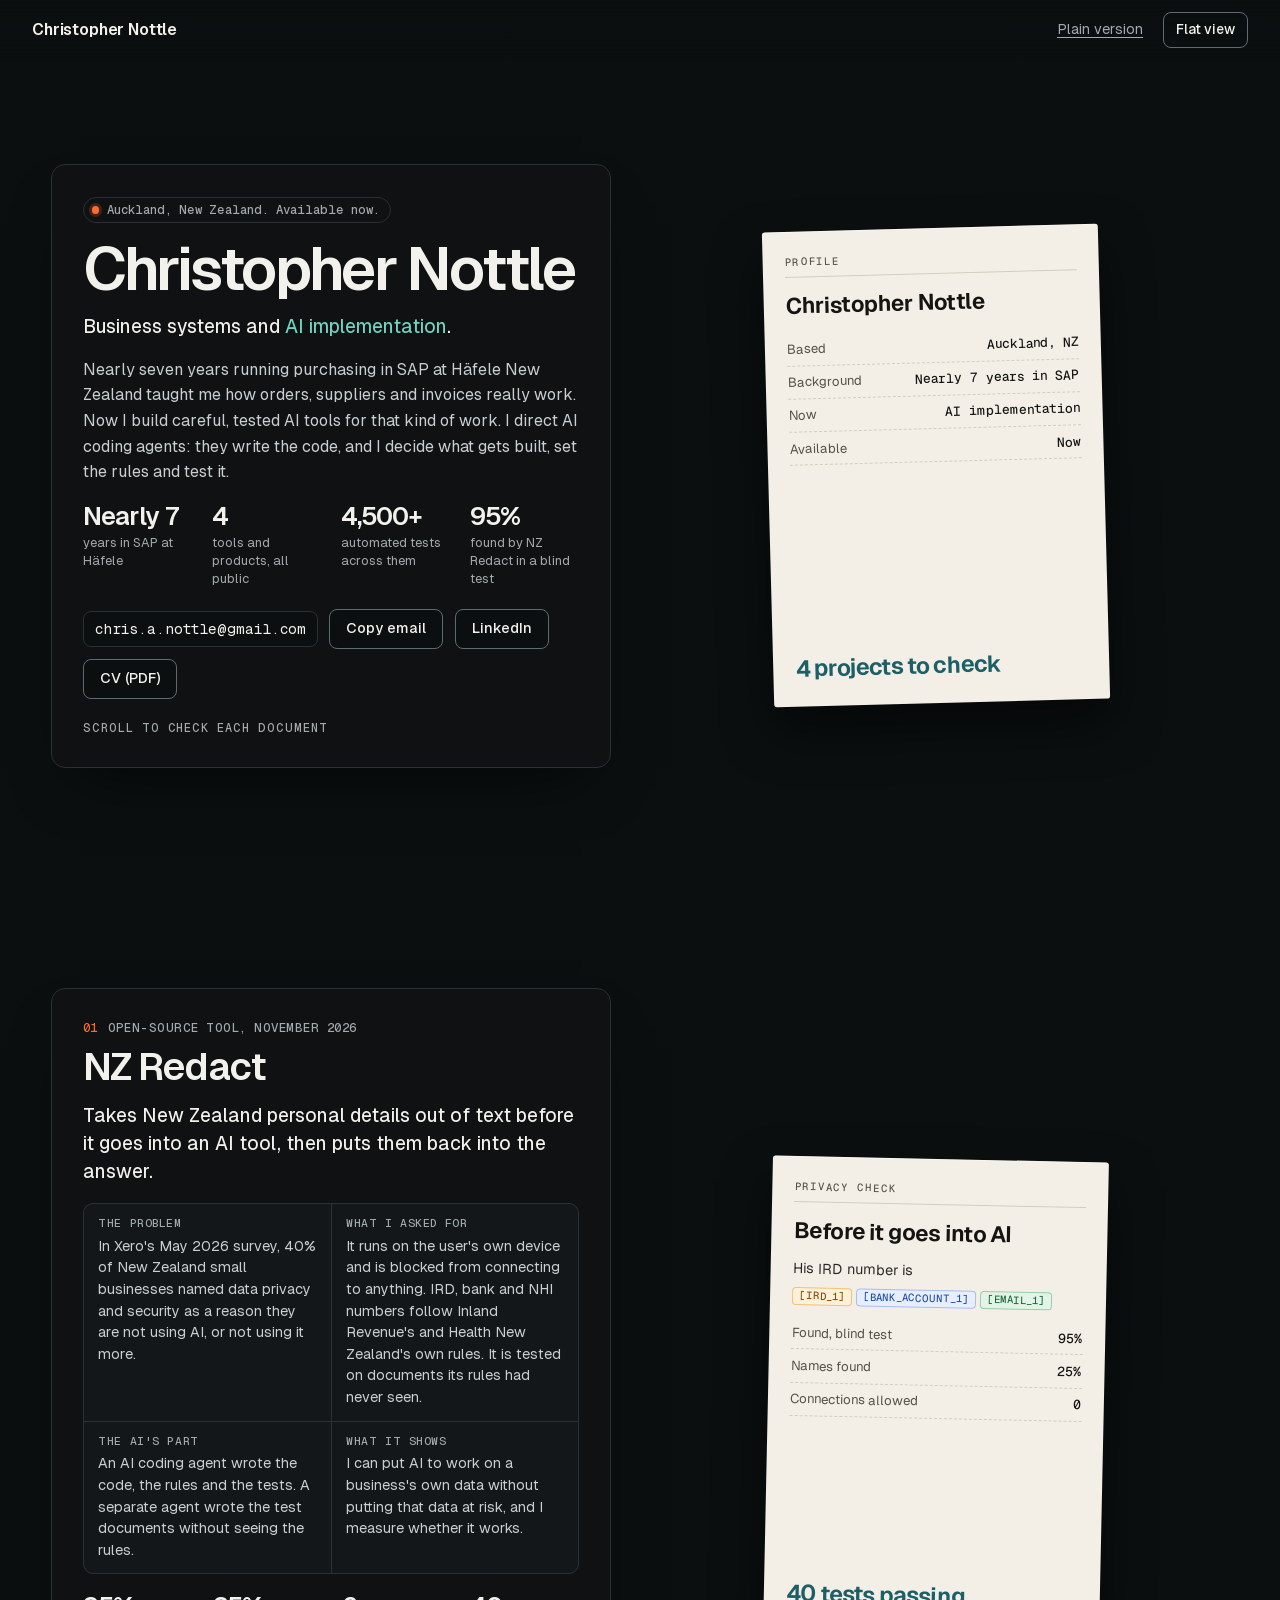
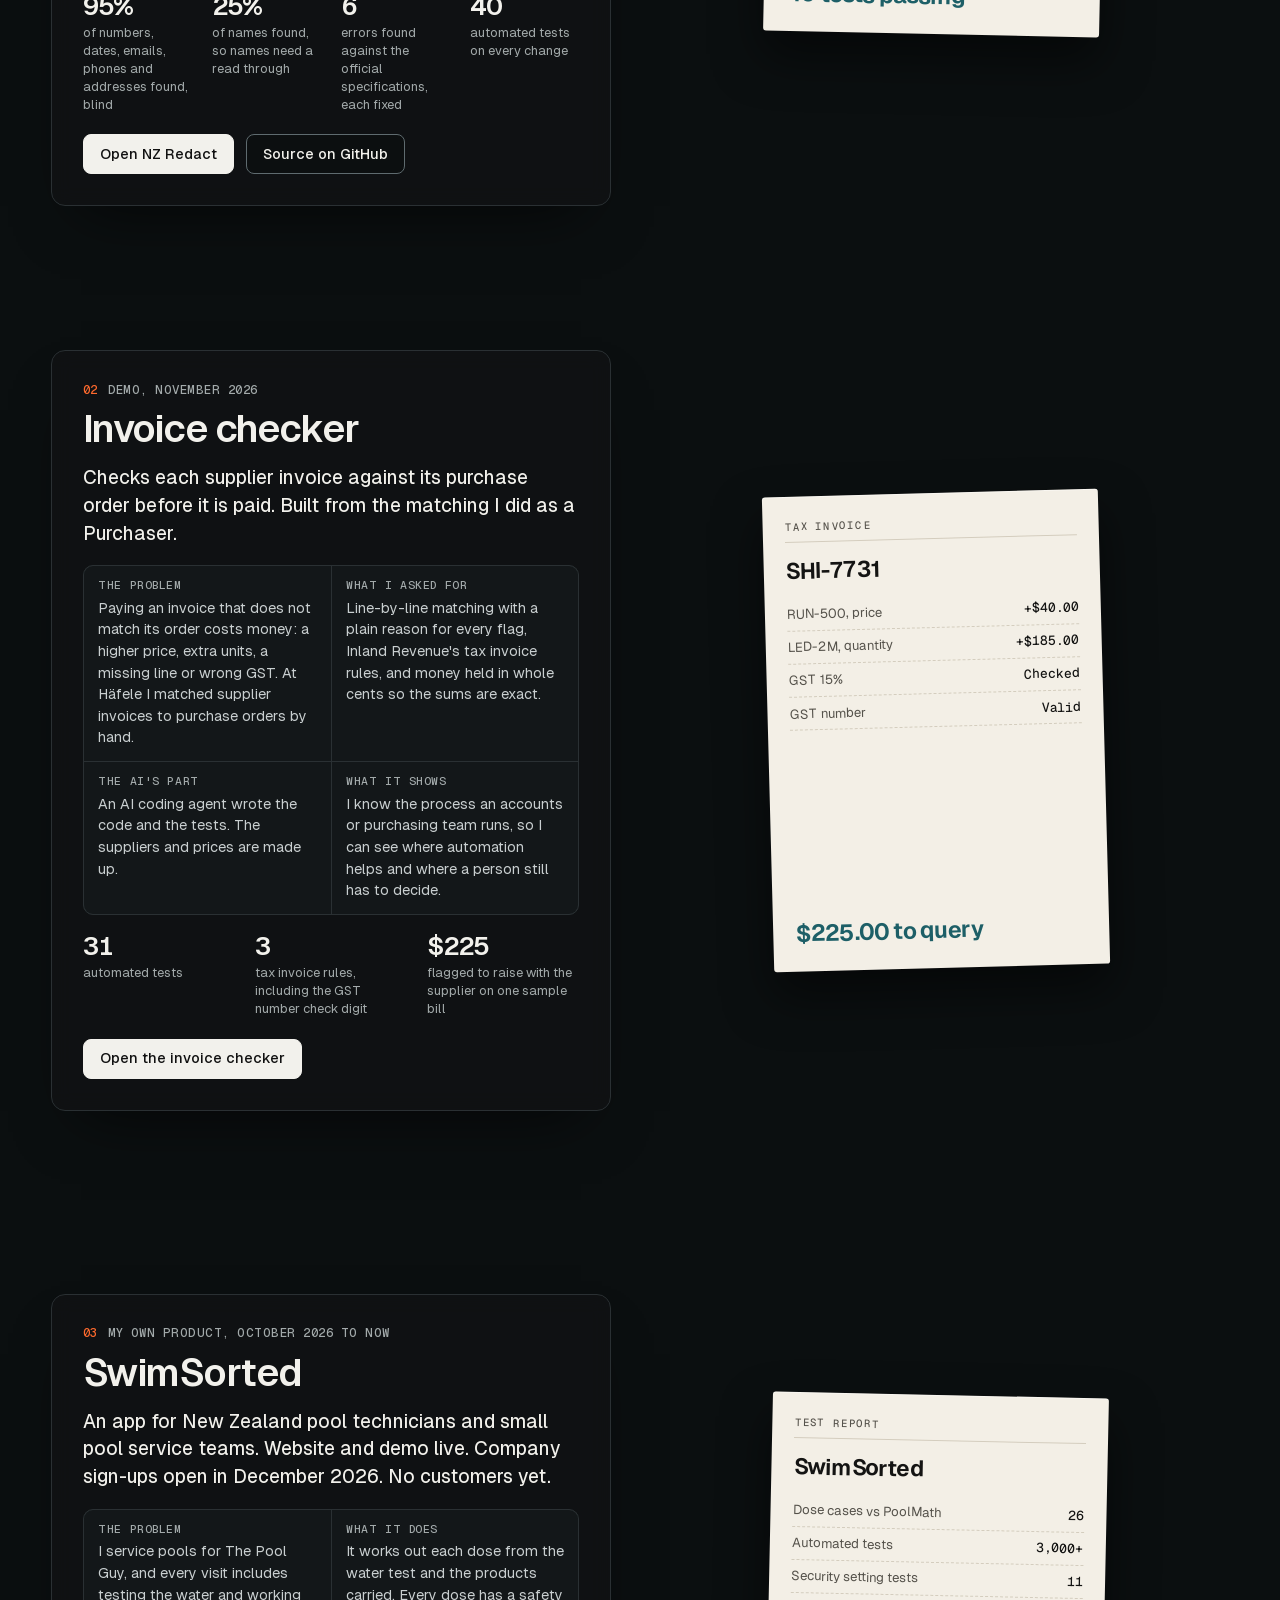
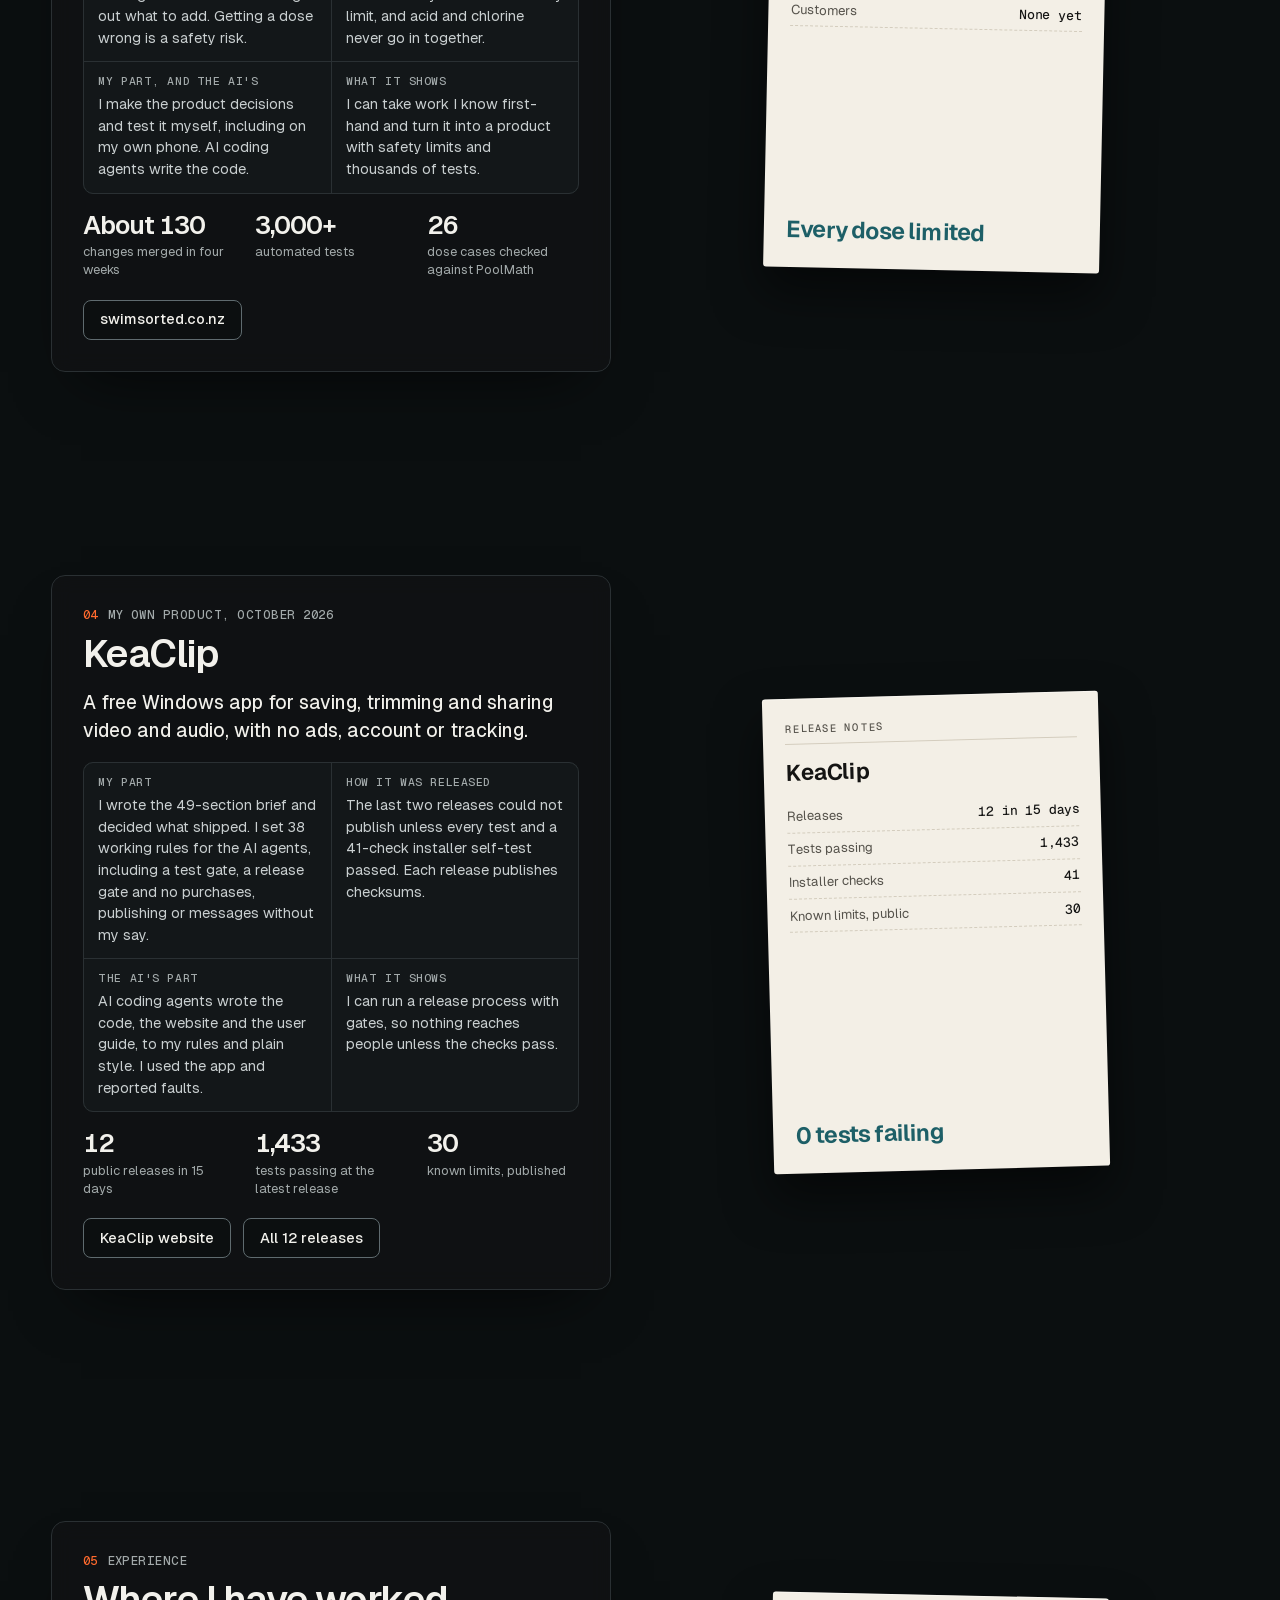
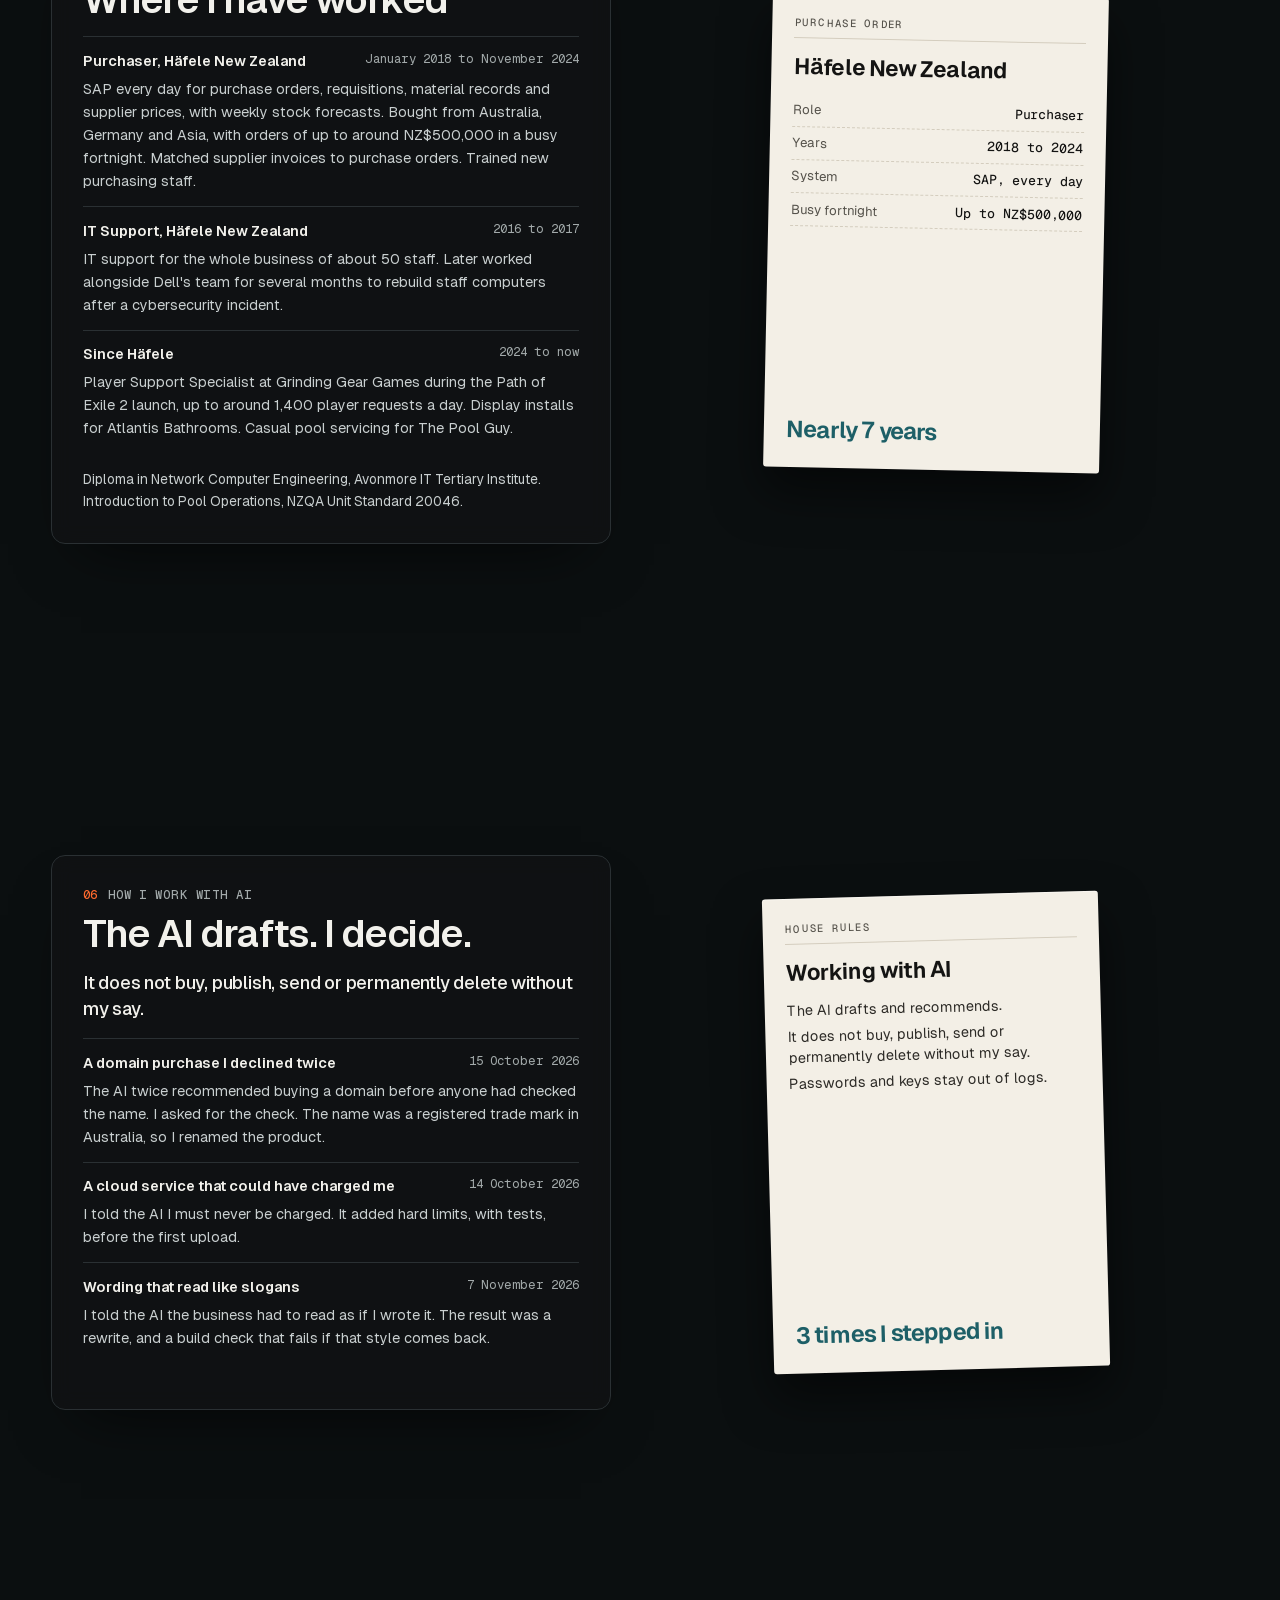
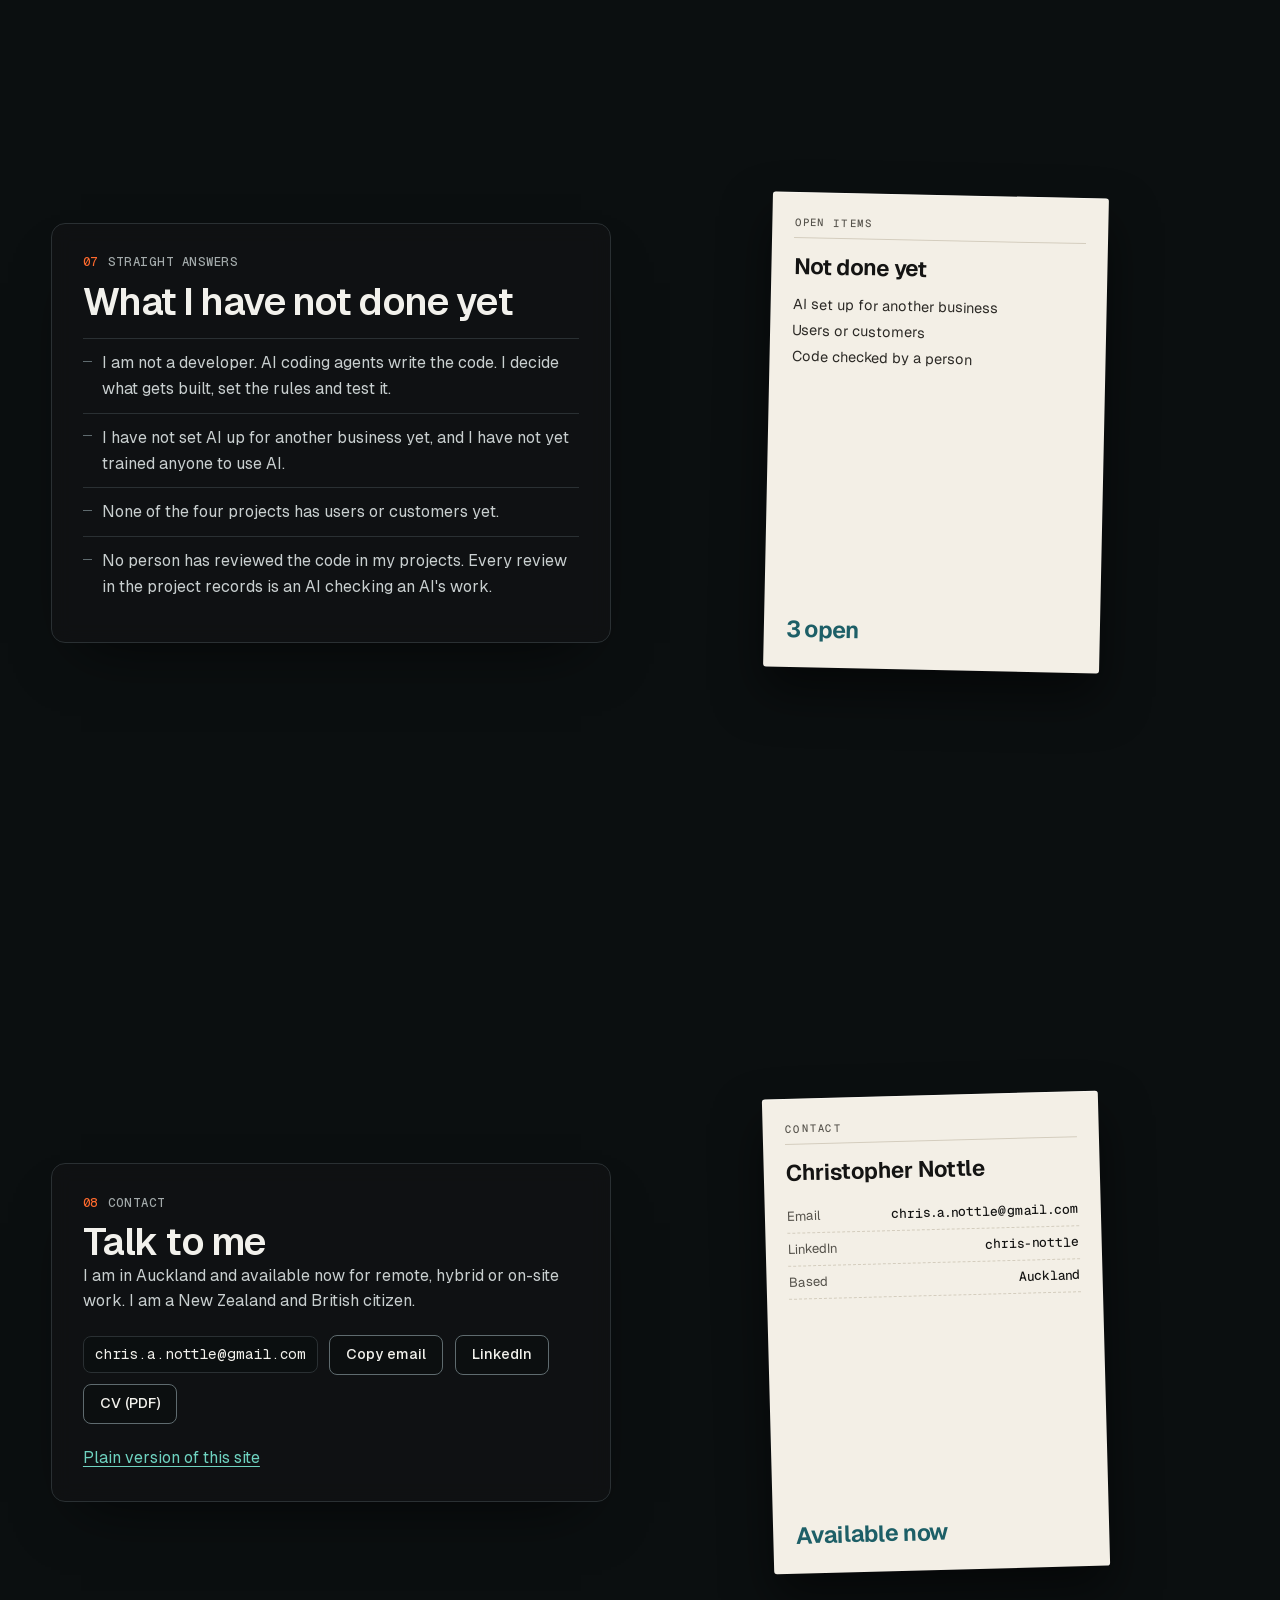
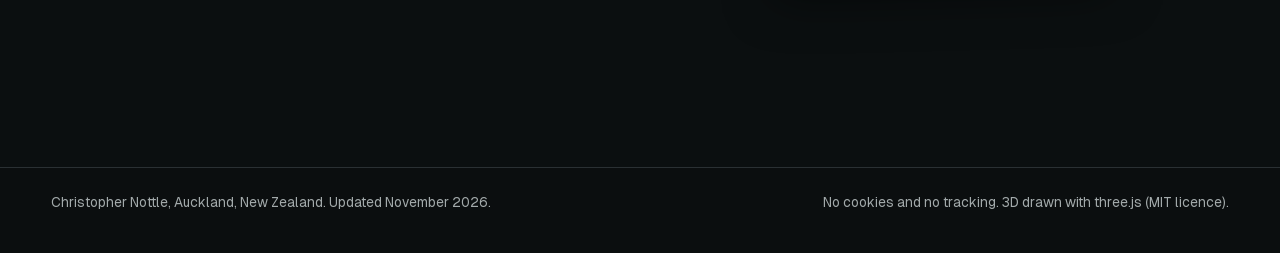
==== commit 8872fc93: "Restructure the portfolio around one headline, with case studies; bring the 3D version up to the sam" ====
--- a/3d/index.html
+++ b/3d/index.html
@@ -4,10 +4,12 @@
   <meta charset="utf-8">
   <meta name="viewport" content="width=device-width, initial-scale=1">
   <title>Christopher Nottle | 3D portfolio</title>
-  <meta name="description" content="Christopher Nottle, Auckland. Business systems, AI and automation, shown as a pile of documents checked one by one.">
+  <meta name="description" content="Christopher Nottle, Auckland. Nearly seven years running purchasing in SAP, and careful, tested AI tools for the same kind of business work, shown as a pile of documents checked one by one.">
   <meta name="robots" content="noindex, nofollow">
   <meta name="color-scheme" content="dark">
   <link rel="icon" href="../assets/img/favicon.png" type="image/png">
+  <link rel="preload" href="../assets/fonts/Geist-Variable.woff2" as="font" type="font/woff2" crossorigin>
+  <link rel="preload" href="../assets/fonts/GeistMono-Variable.woff2" as="font" type="font/woff2" crossorigin>
   <link rel="stylesheet" href="style.css">
   <script type="module" src="boot.js"></script>
 </head>
@@ -24,141 +26,231 @@
   <main id="main">
     <section class="stop" id="top" aria-labelledby="name">
       <div class="panel">
-        <p class="kicker">Auckland, New Zealand</p>
+        <p class="kicker"><span class="dot" aria-hidden="true"></span>Auckland, New Zealand. Available now.</p>
         <h1 id="name">Christopher Nottle</h1>
-        <p class="lede">Business systems, AI and automation.</p>
-        <p>I spent nearly seven years as a Purchaser at Häfele New Zealand, in SAP every day. Since then I have built two products by directing AI coding agents. The agents write the code. I decide what gets built, set the rules and test it.</p>
+        <p class="lede">Business systems and <span class="hl">AI implementation</span>.</p>
+        <p>Nearly seven years running purchasing in SAP at Häfele New Zealand taught me how orders, suppliers and invoices really work. Now I build careful, tested AI tools for that kind of work. I direct AI coding agents: they write the code, and I decide what gets built, set the rules and test it.</p>
+        <dl class="facts">
+          <div><dt>Nearly 7</dt><dd>years in SAP at Häfele</dd></div>
+          <div><dt>4</dt><dd>tools and products, all public</dd></div>
+          <div><dt>4,500+</dt><dd>automated tests across them</dd></div>
+          <div><dt>95%</dt><dd>found by NZ Redact in a blind test</dd></div>
+        </dl>
         <div class="reach">
           <span class="email" id="email">chris.a.nottle@gmail.com</span>
           <button type="button" class="btn needs-js" data-copy="chris.a.nottle@gmail.com" aria-describedby="email">Copy email</button>
           <a class="btn" href="https://www.linkedin.com/in/chris-nottle" rel="noopener">LinkedIn</a>
-          <a class="btn" href="../Christopher_Nottle_CV.pdf" download>Download CV (PDF)</a>
+          <a class="btn" href="../Christopher_Nottle_CV.pdf" download>CV (PDF)</a>
           <span class="visually-hidden" role="status" data-copy-status></span>
         </div>
-        <p class="cue" aria-hidden="true">Scroll</p>
+        <p class="cue" aria-hidden="true">Scroll to check each document</p>
       </div>
       <div class="paper" aria-hidden="true">
         <p class="p-label">Profile</p>
         <p class="p-title">Christopher Nottle</p>
-        <p class="p-line">Business systems, AI and automation</p>
-        <p class="p-line">Auckland, New Zealand</p>
-      </div>
-    </section>
-
-    <section class="stop" aria-labelledby="hafele-h">
-      <div class="panel">
-        <h2 id="hafele-h">Purchaser, Häfele New Zealand</h2>
-        <p class="meta">January 2018 to November 2024</p>
-        <p>I bought stock from Häfele's companies in Australia and Germany, and earlier from Asia. I used SAP every day for purchase orders, requisitions, material records and supplier prices, and placed orders of up to around NZ$500,000 in a busy fortnight. I trained new purchasing staff.</p>
-        <p>Before that I did IT support for the whole business of about 50 staff.</p>
+        <p class="p-row"><span>Based</span><span>Auckland, NZ</span></p>
+        <p class="p-row"><span>Background</span><span>Nearly 7 years in SAP</span></p>
+        <p class="p-row"><span>Now</span><span>AI implementation</span></p>
+        <p class="p-row"><span>Available</span><span>Now</span></p>
+        <p class="p-figure">4 projects to check</p>
+      </div>
+    </section>
+
+    <section class="stop" aria-labelledby="redact-h">
+      <div class="panel">
+        <p class="meta"><span class="num">01</span> Open-source tool, November 2026</p>
+        <h2 id="redact-h">NZ Redact</h2>
+        <p class="lede">Takes New Zealand personal details out of text before it goes into an AI tool, then puts them back into the answer.</p>
+        <dl class="grid">
+          <div><dt>The problem</dt><dd>In Xero's May 2026 survey, 40% of New Zealand small businesses named data privacy and security as a reason they are not using AI, or not using it more.</dd></div>
+          <div><dt>What I asked for</dt><dd>It runs on the user's own device and is blocked from connecting to anything. IRD, bank and NHI numbers follow Inland Revenue's and Health New Zealand's own rules. It is tested on documents its rules had never seen.</dd></div>
+          <div><dt>The AI's part</dt><dd>An AI coding agent wrote the code, the rules and the tests. A separate agent wrote the test documents without seeing the rules.</dd></div>
+          <div><dt>What it shows</dt><dd>I can put AI to work on a business's own data without putting that data at risk, and I measure whether it works.</dd></div>
+        </dl>
+        <dl class="facts">
+          <div><dt>95%</dt><dd>of numbers, dates, emails, phones and addresses found, blind</dd></div>
+          <div><dt>25%</dt><dd>of names found, so names need a read through</dd></div>
+          <div><dt>6</dt><dd>errors found against the official specifications, each fixed</dd></div>
+          <div><dt>40</dt><dd>automated tests on every change</dd></div>
+        </dl>
+        <p class="links"><a class="btn btn-primary" href="https://langkurst.github.io/nz-redact/">Open NZ Redact</a> <a class="btn" href="https://github.com/Langkurst/nz-redact" rel="noopener">Source on GitHub</a></p>
+      </div>
+      <div class="paper" aria-hidden="true">
+        <p class="p-label">Privacy check</p>
+        <p class="p-title">Before it goes into AI</p>
+        <p class="p-line">His IRD number is</p>
+        <p class="p-chips"><span class="p-chip id">[IRD_1]</span><span class="p-chip money">[BANK_ACCOUNT_1]</span><span class="p-chip contact">[EMAIL_1]</span></p>
+        <p class="p-row"><span>Found, blind test</span><span>95%</span></p>
+        <p class="p-row"><span>Names found</span><span>25%</span></p>
+        <p class="p-row"><span>Connections allowed</span><span>0</span></p>
+        <p class="p-figure">40 tests passing</p>
+      </div>
+    </section>
+
+    <section class="stop" aria-labelledby="invoice-h">
+      <div class="panel">
+        <p class="meta"><span class="num">02</span> Demo, November 2026</p>
+        <h2 id="invoice-h">Invoice checker</h2>
+        <p class="lede">Checks each supplier invoice against its purchase order before it is paid. Built from the matching I did as a Purchaser.</p>
+        <dl class="grid">
+          <div><dt>The problem</dt><dd>Paying an invoice that does not match its order costs money: a higher price, extra units, a missing line or wrong GST. At Häfele I matched supplier invoices to purchase orders by hand.</dd></div>
+          <div><dt>What I asked for</dt><dd>Line-by-line matching with a plain reason for every flag, Inland Revenue's tax invoice rules, and money held in whole cents so the sums are exact.</dd></div>
+          <div><dt>The AI's part</dt><dd>An AI coding agent wrote the code and the tests. The suppliers and prices are made up.</dd></div>
+          <div><dt>What it shows</dt><dd>I know the process an accounts or purchasing team runs, so I can see where automation helps and where a person still has to decide.</dd></div>
+        </dl>
+        <dl class="facts">
+          <div><dt>31</dt><dd>automated tests</dd></div>
+          <div><dt>3</dt><dd>tax invoice rules, including the GST number check digit</dd></div>
+          <div><dt>$225</dt><dd>flagged to raise with the supplier on one sample bill</dd></div>
+        </dl>
+        <p class="links"><a class="btn btn-primary" href="../invoice-checker.html">Open the invoice checker</a></p>
+      </div>
+      <div class="paper" aria-hidden="true">
+        <p class="p-label">Tax invoice</p>
+        <p class="p-title">SHI-7731</p>
+        <p class="p-row"><span>RUN-500, price</span><span>+$40.00</span></p>
+        <p class="p-row"><span>LED-2M, quantity</span><span>+$185.00</span></p>
+        <p class="p-row"><span>GST 15%</span><span>Checked</span></p>
+        <p class="p-row"><span>GST number</span><span>Valid</span></p>
+        <p class="p-figure">$225.00 to query</p>
+      </div>
+    </section>
+
+    <section class="stop" aria-labelledby="swimsorted-h">
+      <div class="panel">
+        <p class="meta"><span class="num">03</span> My own product, October 2026 to now</p>
+        <h2 id="swimsorted-h">SwimSorted</h2>
+        <p class="lede">An app for New Zealand pool technicians and small pool service teams. Website and demo live. Company sign-ups open in December 2026. No customers yet.</p>
+        <dl class="grid">
+          <div><dt>The problem</dt><dd>I service pools for The Pool Guy, and every visit includes testing the water and working out what to add. Getting a dose wrong is a safety risk.</dd></div>
+          <div><dt>What it does</dt><dd>It works out each dose from the water test and the products carried. Every dose has a safety limit, and acid and chlorine never go in together.</dd></div>
+          <div><dt>My part, and the AI's</dt><dd>I make the product decisions and test it myself, including on my own phone. AI coding agents write the code.</dd></div>
+          <div><dt>What it shows</dt><dd>I can take work I know first-hand and turn it into a product with safety limits and thousands of tests.</dd></div>
+        </dl>
+        <dl class="facts">
+          <div><dt>About 130</dt><dd>changes merged in four weeks</dd></div>
+          <div><dt>3,000+</dt><dd>automated tests</dd></div>
+          <div><dt>26</dt><dd>dose cases checked against PoolMath</dd></div>
+        </dl>
+        <p class="links"><a class="btn" href="https://swimsorted.co.nz" rel="noopener">swimsorted.co.nz</a></p>
+      </div>
+      <div class="paper" aria-hidden="true">
+        <p class="p-label">Test report</p>
+        <p class="p-title">SwimSorted</p>
+        <p class="p-row"><span>Dose cases vs PoolMath</span><span>26</span></p>
+        <p class="p-row"><span>Automated tests</span><span>3,000+</span></p>
+        <p class="p-row"><span>Security setting tests</span><span>11</span></p>
+        <p class="p-row"><span>Customers</span><span>None yet</span></p>
+        <p class="p-figure">Every dose limited</p>
+      </div>
+    </section>
+
+    <section class="stop" aria-labelledby="keaclip-h">
+      <div class="panel">
+        <p class="meta"><span class="num">04</span> My own product, October 2026</p>
+        <h2 id="keaclip-h">KeaClip</h2>
+        <p class="lede">A free Windows app for saving, trimming and sharing video and audio, with no ads, account or tracking.</p>
+        <dl class="grid">
+          <div><dt>My part</dt><dd>I wrote the 49-section brief and decided what shipped. I set 38 working rules for the AI agents, including a test gate, a release gate and no purchases, publishing or messages without my say.</dd></div>
+          <div><dt>How it was released</dt><dd>The last two releases could not publish unless every test and a 41-check installer self-test passed. Each release publishes checksums.</dd></div>
+          <div><dt>The AI's part</dt><dd>AI coding agents wrote the code, the website and the user guide, to my rules and plain style. I used the app and reported faults.</dd></div>
+          <div><dt>What it shows</dt><dd>I can run a release process with gates, so nothing reaches people unless the checks pass.</dd></div>
+        </dl>
+        <dl class="facts">
+          <div><dt>12</dt><dd>public releases in 15 days</dd></div>
+          <div><dt>1,433</dt><dd>tests passing at the latest release</dd></div>
+          <div><dt>30</dt><dd>known limits, published</dd></div>
+        </dl>
+        <p class="links"><a class="btn" href="https://langkurst.github.io/KeaClip/" rel="noopener">KeaClip website</a> <a class="btn" href="https://github.com/Langkurst/KeaClip/releases" rel="noopener">All 12 releases</a></p>
+      </div>
+      <div class="paper" aria-hidden="true">
+        <p class="p-label">Release notes</p>
+        <p class="p-title">KeaClip</p>
+        <p class="p-row"><span>Releases</span><span>12 in 15 days</span></p>
+        <p class="p-row"><span>Tests passing</span><span>1,433</span></p>
+        <p class="p-row"><span>Installer checks</span><span>41</span></p>
+        <p class="p-row"><span>Known limits, public</span><span>30</span></p>
+        <p class="p-figure">0 tests failing</p>
+      </div>
+    </section>
+
+    <section class="stop" aria-labelledby="work-h">
+      <div class="panel">
+        <p class="meta"><span class="num">05</span> Experience</p>
+        <h2 id="work-h">Where I have worked</h2>
+        <ol class="jobs">
+          <li><p class="job">Purchaser, Häfele New Zealand <span>January 2018 to November 2024</span></p>
+            <p>SAP every day for purchase orders, requisitions, material records and supplier prices, with weekly stock forecasts. Bought from Australia, Germany and Asia, with orders of up to around NZ$500,000 in a busy fortnight. Matched supplier invoices to purchase orders. Trained new purchasing staff.</p></li>
+          <li><p class="job">IT Support, Häfele New Zealand <span>2016 to 2017</span></p>
+            <p>IT support for the whole business of about 50 staff. Later worked alongside Dell's team for several months to rebuild staff computers after a cybersecurity incident.</p></li>
+          <li><p class="job">Since Häfele <span>2024 to now</span></p>
+            <p>Player Support Specialist at Grinding Gear Games during the Path of Exile 2 launch, up to around 1,400 player requests a day. Display installs for Atlantis Bathrooms. Casual pool servicing for The Pool Guy.</p></li>
+        </ol>
+        <p class="small">Diploma in Network Computer Engineering, Avonmore IT Tertiary Institute. Introduction to Pool Operations, NZQA Unit Standard 20046.</p>
       </div>
       <div class="paper" aria-hidden="true">
         <p class="p-label">Purchase order</p>
         <p class="p-title">Häfele New Zealand</p>
-        <p class="p-line">Purchaser, 2018 to 2024</p>
-        <p class="p-line">SAP every day</p>
-        <p class="p-line">Orders up to around NZ$500,000 in a busy fortnight</p>
+        <p class="p-row"><span>Role</span><span>Purchaser</span></p>
+        <p class="p-row"><span>Years</span><span>2018 to 2024</span></p>
+        <p class="p-row"><span>System</span><span>SAP, every day</span></p>
+        <p class="p-row"><span>Busy fortnight</span><span>Up to NZ$500,000</span></p>
         <p class="p-figure">Nearly 7 years</p>
       </div>
     </section>
 
-    <section class="stop" aria-labelledby="keaclip-h">
-      <div class="panel">
-        <h2 id="keaclip-h">KeaClip</h2>
-        <p class="meta">Windows app, 12 public releases</p>
-        <p>A free Windows app for saving, trimming and sharing video and audio, with no ads, account or tracking. I wrote the 49-section brief and decided what shipped. AI coding agents wrote the code, the website and the user guide.</p>
-        <p>The last two releases could not publish unless every test and a 41-check installer self-test passed. At the latest release, 1,433 automated tests passed and none failed.</p>
-        <p class="links"><a href="https://langkurst.github.io/KeaClip/" rel="noopener">KeaClip website</a> <a href="https://github.com/Langkurst/KeaClip/releases" rel="noopener">All 12 releases</a></p>
-      </div>
-      <div class="paper" aria-hidden="true">
-        <p class="p-label">Release notes</p>
-        <p class="p-title">KeaClip</p>
-        <p class="p-line">Free Windows app</p>
-        <p class="p-line">12 public releases in 15 days</p>
-        <p class="p-line">Installs without admin rights</p>
-        <p class="p-figure">1,433 tests passing</p>
-      </div>
-    </section>
-
-    <section class="stop" aria-labelledby="swimsorted-h">
-      <div class="panel">
-        <h2 id="swimsorted-h">SwimSorted</h2>
-        <p class="meta">Website and demo live. No customers yet.</p>
-        <p>My own app for pool technicians, started in October 2026 and built on my work servicing pools. A technician enters a water test and the app works out each dose. Every dose has a safety limit, and the doses were checked against PoolMath on 26 cases.</p>
-        <p>More than 3,000 automated tests back it. I make the product decisions and test it myself. AI coding agents write the code. Company sign-ups open in December 2026.</p>
-        <p class="links"><a href="https://swimsorted.co.nz" rel="noopener">swimsorted.co.nz</a></p>
-      </div>
-      <div class="paper" aria-hidden="true">
-        <p class="p-label">Test report</p>
-        <p class="p-title">SwimSorted</p>
-        <p class="p-line">App for pool technicians</p>
-        <p class="p-line">Doses checked against PoolMath on 26 cases</p>
-        <p class="p-line">No customers yet</p>
-        <p class="p-figure">3,000+ tests</p>
-      </div>
-    </section>
-
-    <section class="stop" aria-labelledby="privacy-h">
-      <div class="panel">
-        <h2 id="privacy-h">NZ Redact</h2>
-        <p class="meta">Open-source tool, November 2026</p>
-        <p>Takes New Zealand personal details out of text before it goes into an AI tool, then puts them back into the answer. It runs on your device, works offline, and its security policy blocks it from connecting to anything.</p>
-        <p>In a blind test on 30 NZ documents it found 95% of numbers, dates, emails, phones and addresses. The rules follow Inland Revenue's and Health New Zealand's own specifications.</p>
-        <p class="links"><a class="btn btn-primary" href="https://langkurst.github.io/nz-redact/">Open NZ Redact</a></p>
-      </div>
-      <div class="paper" aria-hidden="true">
-        <p class="p-label">Privacy check</p>
-        <p class="p-title">Before it goes into AI</p>
-        <p class="p-line">IRD, NHI, bank account, card and phone numbers</p>
-        <p class="p-line">Cleaned copy, ready to paste</p>
-        <p class="p-line">Nothing leaves the browser</p>
-        <p class="p-figure">6,000 cases checked</p>
-      </div>
-    </section>
-
     <section class="stop" aria-labelledby="ai-h">
       <div class="panel">
-        <h2 id="ai-h">How I work with AI</h2>
-        <p class="rule">The AI drafts and recommends. It does not buy, publish, send or permanently delete without my say.</p>
-        <p>On SwimSorted, the AI twice recommended buying a domain before anyone had checked the name. I held off and asked for the check. It found the name registered as a trade mark in Australia, so I renamed the product.</p>
-        <p>On KeaClip, the AI advised adding cloud storage. I told it I must never be charged. It added hard limits, with tests, before the first upload.</p>
+        <p class="meta"><span class="num">06</span> How I work with AI</p>
+        <h2 id="ai-h">The AI drafts. I decide.</h2>
+        <p class="rule">It does not buy, publish, send or permanently delete without my say.</p>
+        <ol class="jobs">
+          <li><p class="job">A domain purchase I declined twice <span>15 October 2026</span></p><p>The AI twice recommended buying a domain before anyone had checked the name. I asked for the check. The name was a registered trade mark in Australia, so I renamed the product.</p></li>
+          <li><p class="job">A cloud service that could have charged me <span>14 October 2026</span></p><p>I told the AI I must never be charged. It added hard limits, with tests, before the first upload.</p></li>
+          <li><p class="job">Wording that read like slogans <span>7 November 2026</span></p><p>I told the AI the business had to read as if I wrote it. The result was a rewrite, and a build check that fails if that style comes back.</p></li>
+        </ol>
       </div>
       <div class="paper" aria-hidden="true">
         <p class="p-label">House rules</p>
         <p class="p-title">Working with AI</p>
         <p class="p-line">The AI drafts and recommends.</p>
         <p class="p-line">It does not buy, publish, send or permanently delete without my say.</p>
+        <p class="p-line">Passwords and keys stay out of logs.</p>
+        <p class="p-figure">3 times I stepped in</p>
       </div>
     </section>
 
     <section class="stop" aria-labelledby="notyet-h">
       <div class="panel">
+        <p class="meta"><span class="num">07</span> Straight answers</p>
         <h2 id="notyet-h">What I have not done yet</h2>
         <ul class="plain">
-          <li>I am not a developer. AI coding agents write the code.</li>
-          <li>I have not set AI up for another business yet.</li>
-          <li>SwimSorted has no customers yet.</li>
+          <li>I am not a developer. AI coding agents write the code. I decide what gets built, set the rules and test it.</li>
+          <li>I have not set AI up for another business yet, and I have not yet trained anyone to use AI.</li>
+          <li>None of the four projects has users or customers yet.</li>
           <li>No person has reviewed the code in my projects. Every review in the project records is an AI checking an AI's work.</li>
         </ul>
       </div>
       <div class="paper" aria-hidden="true">
         <p class="p-label">Open items</p>
         <p class="p-title">Not done yet</p>
-        <p class="p-line">Not a developer</p>
-        <p class="p-line">No AI set-up for another business yet</p>
-        <p class="p-line">No customers yet</p>
+        <p class="p-line">AI set up for another business</p>
+        <p class="p-line">Users or customers</p>
+        <p class="p-line">Code checked by a person</p>
+        <p class="p-figure">3 open</p>
       </div>
     </section>
 
     <section class="stop" aria-labelledby="contact-h">
       <div class="panel">
-        <h2 id="contact-h">Contact</h2>
-        <p>I am in Auckland and available now for remote, hybrid or on-site work.</p>
+        <p class="meta"><span class="num">08</span> Contact</p>
+        <h2 id="contact-h">Talk to me</h2>
+        <p>I am in Auckland and available now for remote, hybrid or on-site work. I am a New Zealand and British citizen.</p>
         <div class="reach">
           <span class="email" id="email-2">chris.a.nottle@gmail.com</span>
           <button type="button" class="btn needs-js" data-copy="chris.a.nottle@gmail.com" aria-describedby="email-2">Copy email</button>
           <a class="btn" href="https://www.linkedin.com/in/chris-nottle" rel="noopener">LinkedIn</a>
-          <a class="btn" href="../Christopher_Nottle_CV.pdf" download>Download CV (PDF)</a>
+          <a class="btn" href="../Christopher_Nottle_CV.pdf" download>CV (PDF)</a>
           <span class="visually-hidden" role="status" data-copy-status></span>
         </div>
         <p class="links"><a href="../index.html">Plain version of this site</a></p>
@@ -166,9 +258,10 @@
       <div class="paper" aria-hidden="true">
         <p class="p-label">Contact</p>
         <p class="p-title">Christopher Nottle</p>
-        <p class="p-line">chris.a.nottle@gmail.com</p>
-        <p class="p-line">linkedin.com/in/chris-nottle</p>
-        <p class="p-line">Auckland, available now</p>
+        <p class="p-row"><span>Email</span><span>chris.a.nottle@gmail.com</span></p>
+        <p class="p-row"><span>LinkedIn</span><span>chris-nottle</span></p>
+        <p class="p-row"><span>Based</span><span>Auckland</span></p>
+        <p class="p-figure">Available now</p>
       </div>
     </section>
   </main>
--- a/3d/style.css
+++ b/3d/style.css
@@ -2,96 +2,126 @@
   3D portfolio styles. The page reads fully without the 3D scene:
   html.three  = the WebGL desk is running behind the text
   html.flat   = no 3D (reduced motion, no WebGL, data saver, or the visitor chose it); paper cards show instead
+  Same type and design settings as the plain site and the tool pages: Geist, Geist Mono, one signal colour.
 */
-@font-face { font-family: "Inter"; src: url("../assets/fonts/inter-latin-wght-normal.woff2") format("woff2"); font-weight: 100 900; font-display: swap; }
-@font-face { font-family: "Instrument Serif"; src: url("../assets/fonts/instrument-serif-latin-400-normal.woff2") format("woff2"); font-weight: 400; font-display: swap; }
-@font-face { font-family: "Instrument Serif"; src: url("../assets/fonts/instrument-serif-latin-400-italic.woff2") format("woff2"); font-weight: 400; font-style: italic; font-display: swap; }
+@font-face { font-family: "Geist"; src: url("../assets/fonts/Geist-Variable.woff2") format("woff2"); font-weight: 100 900; font-display: block; }
+@font-face { font-family: "Geist Mono"; src: url("../assets/fonts/GeistMono-Variable.woff2") format("woff2"); font-weight: 100 900; font-display: block; }
 
 :root {
   color-scheme: dark;
-  --bg: #0b1012;
-  --panel: rgba(14, 20, 22, .86);
-  --line: #2c393e;
-  --line-strong: #6f858c;
-  --text: #e9eff0;
-  --muted: #a6b6bb;
+  --bg: #0b0f10;
+  --panel: rgba(16, 19, 20, .88);
+  --line: #2a3033;
+  --line-strong: #5f6b6f;
+  --text: #f2f1ec;
+  --body: #c9cfd0;
+  --muted: #a3aaab;
   --accent: #6fd3c1;
   --accent-ink: #06211d;
-  --paper: #f2eee4;
-  --paper-ink: #14232a;
-  --paper-muted: #4a5a60;
+  --signal: #ff6a2e;
+  --paper: #f3efe6;
+  --paper-ink: #141413;
+  --paper-muted: #55524b;
   --paper-accent: #1d5f67;
-  --sans: "Inter", "Segoe UI", system-ui, -apple-system, "Helvetica Neue", Arial, sans-serif;
-  --display: "Instrument Serif", "Iowan Old Style", Georgia, serif;
-  --mono: ui-monospace, "Cascadia Mono", Consolas, "SF Mono", Menlo, monospace;
+  --sans: "Geist", "Segoe UI", system-ui, -apple-system, Arial, sans-serif;
+  --mono: "Geist Mono", ui-monospace, "Cascadia Mono", Consolas, monospace;
+  --ease: cubic-bezier(.4, 0, .2, 1);
 }
 
 *, *::before, *::after { box-sizing: border-box; }
 html { -webkit-text-size-adjust: 100%; text-size-adjust: 100%; }
-body { margin: 0; background: var(--bg); color: var(--text); font: 400 1.0625rem/1.6 var(--sans); overflow-x: hidden; }
-h1, h2 { font-family: var(--display); line-height: 1.12; margin: 0; text-wrap: balance; }
-h1 { font-size: clamp(2.8rem, 6.5vw, 4.2rem); font-weight: 400; letter-spacing: -.01em; line-height: .98; }
-h2 { font-size: clamp(1.9rem, 3.4vw, 2.5rem); font-weight: 400; }
+body { margin: 0; background: var(--bg); color: var(--text); font: 400 1rem/1.6 var(--sans); overflow-x: hidden; -webkit-font-smoothing: antialiased; }
+h1, h2 { font-family: var(--sans); font-weight: 600; margin: 0; text-wrap: balance; }
+h1 { font-size: clamp(2.6rem, 5.2vw, 3.8rem); letter-spacing: -.05em; line-height: .98; }
+h2 { font-size: clamp(1.9rem, 3vw, 2.5rem); letter-spacing: -.04em; line-height: 1.05; }
 p { margin: 0 0 1em; }
 p:last-child { margin-bottom: 0; }
 a { color: var(--accent); text-underline-offset: .18em; }
-:focus-visible { outline: 3px solid var(--accent); outline-offset: 3px; border-radius: 4px; }
+:focus-visible { outline: 2px solid var(--signal); outline-offset: 3px; border-radius: 4px; }
 .visually-hidden { position: absolute; width: 1px; height: 1px; overflow: hidden; clip: rect(0 0 0 0); clip-path: inset(50%); white-space: nowrap; }
 
 .skip { position: absolute; left: 1rem; top: -4rem; z-index: 20; padding: .6rem 1rem; background: var(--accent); color: var(--accent-ink); border-radius: 6px; font-weight: 600; text-decoration: none; }
 .skip:focus { top: 1rem; }
 
 /* ---------- the scene sits behind everything ---------- */
-#scene { position: fixed; inset: 0; width: 100%; height: 100%; display: block; opacity: 0; transition: opacity .9s ease; pointer-events: none; }
+#scene { position: fixed; inset: 0; width: 100%; height: 100%; display: block; opacity: 0; transition: opacity .9s var(--ease); pointer-events: none; }
 html.three #scene.ready { opacity: 1; }
 html.flat #scene { display: none; }
 
 /* ---------- top bar ---------- */
-.bar { position: fixed; top: 0; left: 0; right: 0; z-index: 10; display: flex; align-items: center; gap: .25rem 1.25rem; flex-wrap: wrap; padding: .6rem clamp(1rem, 3vw, 2rem); background: linear-gradient(rgba(11, 16, 18, .92), rgba(11, 16, 18, 0)); }
-.bar-name { font-family: var(--sans); font-weight: 600; color: var(--text); text-decoration: none; margin-right: auto; padding: .35rem 0; }
-.bar-link { color: var(--muted); font-size: .95rem; padding: .35rem 0; }
+.bar { position: fixed; top: 0; left: 0; right: 0; z-index: 10; display: flex; align-items: center; gap: .25rem 1.25rem; flex-wrap: wrap; padding: .7rem clamp(1rem, 3vw, 2rem); background: linear-gradient(rgba(11, 15, 16, .94), rgba(11, 15, 16, 0)); }
+.bar-name { font-weight: 600; letter-spacing: -.01em; color: var(--text); text-decoration: none; margin-right: auto; padding: .35rem 0; }
+.bar-link { color: var(--muted); font-size: .9rem; padding: .35rem 0; }
 .bar-link:hover { color: var(--text); }
-.bar-btn, .btn { display: inline-flex; align-items: center; justify-content: center; min-height: 2.75rem; padding: .5rem 1.1rem; border-radius: 999px; border: 1px solid var(--line-strong); background: rgba(11, 16, 18, .6); color: var(--text); font: 600 .95rem/1.2 var(--sans); text-decoration: none; cursor: pointer; }
-.bar-btn { min-height: 2.25rem; padding: .3rem .75rem; font-size: .88rem; }
+.bar-btn, .btn { display: inline-flex; align-items: center; justify-content: center; gap: .4rem; min-height: 2.5rem; padding: .45rem 1rem; border-radius: 8px; border: 1px solid var(--line-strong); background: rgba(11, 15, 16, .6); color: var(--text); font: 500 .9rem/1.2 var(--sans); text-decoration: none; cursor: pointer; transition: border-color .12s var(--ease), background-color .12s var(--ease); }
+.bar-btn { min-height: 2.25rem; padding: .3rem .75rem; font-size: .85rem; }
 .bar-btn:hover, .btn:hover { border-color: var(--text); }
-.btn-primary { background: var(--accent); border-color: var(--accent); color: var(--accent-ink); }
+.btn-primary { background: var(--text); border-color: var(--text); color: #111; }
+.btn-primary:hover { background: #fff; }
 .needs-js { display: none; }
 html.three .needs-js, html.flat.js .needs-js { display: inline-flex; }
 
 /* ---------- each stop is one sheet ---------- */
 main { position: relative; z-index: 1; }
-.stop { min-height: 100vh; min-height: 100svh; display: grid; align-items: center; padding: 5rem clamp(1rem, 4vw, 3.5rem) 3rem; gap: 2rem; }
-.panel { width: min(31rem, 100%, max(24rem, 40vw)); background: var(--panel); border: 1px solid var(--line); border-radius: 12px; padding: clamp(1.25rem, 2.5vw, 2rem); -webkit-backdrop-filter: blur(6px); backdrop-filter: blur(6px); }
-.kicker, .meta { color: var(--muted); font-size: .95rem; }
-.kicker { margin-bottom: .5rem; }
-.meta { margin: .4rem 0 1rem; }
-.lede { font-family: var(--display); font-size: clamp(1.15rem, 2.4vw, 1.4rem); line-height: 1.35; margin: .8rem 0 1rem; }
-.rule { font-family: var(--display); font-size: 1.2rem; line-height: 1.4; margin-top: 1rem; }
-.panel p:not(.kicker):not(.meta):not(.lede):not(.rule):not(.cue) { color: #c9d5d8; }
-.links { display: flex; flex-wrap: wrap; gap: .5rem 1.25rem; align-items: center; margin-top: 1.1rem; }
-.reach { display: flex; flex-wrap: wrap; gap: .6rem .7rem; align-items: center; margin-top: 1.4rem; }
-.email { font-family: var(--mono); font-size: .95rem; padding: .45rem .7rem; border: 1px solid var(--line); border-radius: 8px; background: rgba(11, 16, 18, .7); user-select: all; overflow-wrap: anywhere; }
-.cue { margin-top: 1.6rem; color: var(--muted); font-size: .85rem; letter-spacing: .12em; text-transform: uppercase; }
+.stop { min-height: 100vh; min-height: 100svh; display: grid; align-items: center; padding: 5.5rem clamp(1rem, 4vw, 3.5rem) 3.5rem; gap: 2rem; }
+.panel { width: min(35rem, 100%); background: var(--panel); border: 1px solid var(--line); border-radius: 14px; padding: clamp(1.25rem, 2.4vw, 2rem); -webkit-backdrop-filter: blur(10px) saturate(1.2); backdrop-filter: blur(10px) saturate(1.2); box-shadow: 0 30px 60px -30px rgba(0, 0, 0, .7); }
+.kicker { display: inline-flex; align-items: center; gap: .5rem; margin-bottom: 1rem; padding: .25rem .65rem .25rem .5rem; border: 1px solid var(--line); border-radius: 999px; font: 500 .78rem/1.3 var(--mono); color: var(--muted); }
+.dot { width: .45rem; height: .45rem; border-radius: 50%; background: var(--signal); box-shadow: 0 0 0 3px rgba(255, 106, 46, .2); }
+.meta { display: flex; align-items: center; gap: .6rem; margin-bottom: .7rem; font: 500 .78rem/1.3 var(--mono); letter-spacing: .04em; text-transform: uppercase; color: var(--muted); }
+.num { color: var(--signal); }
+.lede { margin: .9rem 0 1rem; font-size: clamp(1.08rem, 1.6vw, 1.2rem); line-height: 1.45; color: var(--text); font-weight: 450; }
+.hl { color: var(--accent); }
+.rule { margin: 1rem 0; font-size: 1.15rem; line-height: 1.4; color: var(--text); font-weight: 500; letter-spacing: -.01em; }
+.panel p:not(.kicker):not(.meta):not(.lede):not(.rule):not(.cue):not(.job) { color: var(--body); }
+.small { font-size: .85rem; }
+
+.grid { display: grid; gap: 1px; margin: 1.1rem 0 0; background: var(--line); border: 1px solid var(--line); border-radius: 10px; overflow: hidden; }
+.grid > div { padding: .75rem .9rem; background: rgba(11, 15, 16, .72); }
+.grid dt { font: 500 .72rem/1.3 var(--mono); letter-spacing: .05em; text-transform: uppercase; color: var(--muted); }
+.grid dd { margin: .3rem 0 0; font-size: .9rem; line-height: 1.5; color: var(--body); }
+.facts { display: grid; grid-template-columns: repeat(2, minmax(0, 1fr)); gap: .9rem 1.2rem; margin: 1.2rem 0 0; }
+.facts dt { font-size: 1.6rem; font-weight: 600; letter-spacing: -.04em; line-height: 1; color: var(--text); font-variant-numeric: tabular-nums; }
+.facts dd { margin: .3rem 0 0; font-size: .8rem; line-height: 1.4; color: var(--muted); }
+.jobs { list-style: none; margin: 1rem 0 1rem; padding: 0; }
+.jobs li { padding: .8rem 0; border-top: 1px solid var(--line); }
+.jobs li p { margin: 0; font-size: .9rem; }
+.job { display: flex; flex-wrap: wrap; justify-content: space-between; gap: .1rem 1rem; margin-bottom: .3rem !important; font-weight: 600; color: var(--text); }
+.job span { font: 400 .78rem/1.6 var(--mono); color: var(--muted); }
+.links { display: flex; flex-wrap: wrap; gap: .5rem .75rem; align-items: center; margin-top: 1.3rem; }
+.reach { display: flex; flex-wrap: wrap; gap: .6rem .7rem; align-items: center; margin-top: 1.3rem; }
+.email { font: 400 .9rem/1.3 var(--mono); padding: .5rem .7rem; border: 1px solid var(--line); border-radius: 8px; background: rgba(11, 15, 16, .7); user-select: all; overflow-wrap: anywhere; }
+.cue { margin-top: 1.4rem; color: var(--muted); font: 500 .75rem/1.3 var(--mono); letter-spacing: .08em; text-transform: uppercase; }
 .plain { list-style: none; margin: 1rem 0 0; padding: 0; }
-.plain li { padding: .7rem 0 .7rem 1.2rem; border-top: 1px solid var(--line); position: relative; color: #c9d5d8; }
-.plain li::before { content: ""; position: absolute; left: 0; top: 1.35rem; width: .55rem; height: 2px; background: var(--line-strong); }
+.plain li { padding: .7rem 0 .7rem 1.2rem; border-top: 1px solid var(--line); position: relative; color: var(--body); }
+.plain li::before { content: ""; position: absolute; left: 0; top: 1.35rem; width: .55rem; height: 1px; background: var(--line-strong); }
 
 /* ---------- paper cards: the source of the 3D sheets' text, and the flat view ---------- */
 html.three .paper { display: none; }
-.paper { justify-self: center; width: min(19rem, 100%); aspect-ratio: 1 / 1.414; background: var(--paper); color: var(--paper-ink); border-radius: 3px; padding: 1.4rem 1.3rem; box-shadow: 0 1px 0 rgba(255, 255, 255, .4) inset, 0 18px 40px rgba(0, 0, 0, .45); transform: rotate(-1.5deg); display: flex; flex-direction: column; font-size: .92rem; }
+.paper { justify-self: center; width: min(21rem, 100%); aspect-ratio: 1 / 1.414; background: var(--paper); color: var(--paper-ink); border-radius: 3px; padding: 1.5rem 1.4rem 1.2rem; box-shadow: 0 1px 0 rgba(255, 255, 255, .4) inset, 0 24px 48px rgba(0, 0, 0, .5); transform: rotate(-1.5deg); display: flex; flex-direction: column; font-size: .9rem; }
 .stop:nth-of-type(even) .paper { transform: rotate(1.2deg); }
 .paper p { margin: 0; }
-.p-label { text-transform: uppercase; letter-spacing: .14em; font-size: .7rem; font-weight: 600; color: var(--paper-muted); border-bottom: 1px solid #cfc8b8; padding-bottom: .6rem; margin-bottom: 1rem !important; }
-.p-title { font-family: var(--display); font-weight: 700; font-size: 1.35rem; line-height: 1.15; margin-bottom: .8rem !important; }
-.p-line { color: #2c3b41; line-height: 1.45; margin-bottom: .35rem !important; }
-.p-figure { margin-top: auto !important; font-family: var(--display); font-weight: 700; font-size: 1.5rem; color: var(--paper-accent); }
+.p-label { font: 500 .66rem/1.2 var(--mono); text-transform: uppercase; letter-spacing: .12em; color: var(--paper-muted); border-bottom: 1px solid #d4cdbe; padding-bottom: .55rem; margin-bottom: 1rem !important; }
+.p-title { font-weight: 650; font-size: 1.4rem; letter-spacing: -.035em; line-height: 1.1; margin-bottom: .9rem !important; }
+.p-line { color: #2c2a26; line-height: 1.45; margin-bottom: .35rem !important; }
+.p-row { display: flex; justify-content: space-between; gap: .8rem; padding: .35rem 0; border-bottom: 1px dashed #d4cdbe; font-size: .82rem; }
+.p-row span:first-child { color: var(--paper-muted); }
+.p-row span:last-child { font-family: var(--mono); font-weight: 500; text-align: right; }
+.p-chips { display: flex; flex-wrap: wrap; gap: .3rem; margin: .2rem 0 .7rem !important; }
+.p-chip { font: 500 .66rem/1.5 var(--mono); padding: 0 .35rem; border-radius: 4px; border: 1px solid; }
+.p-chip.id { color: #8a4b00; background: #fff0d9; border-color: #efc27f; }
+.p-chip.money { color: #234da8; background: #e7eeff; border-color: #a7bdf0; }
+.p-chip.contact { color: #1f6b3a; background: #e2f3e7; border-color: #97cfa9; }
+.p-figure { margin-top: auto !important; font-weight: 650; letter-spacing: -.035em; font-size: 1.45rem; color: var(--paper-accent); }
 
-.foot { position: relative; z-index: 1; display: flex; flex-wrap: wrap; justify-content: space-between; gap: .4rem 2rem; padding: 1.5rem clamp(1rem, 4vw, 3.5rem) 2.5rem; color: var(--muted); font-size: .88rem; background: rgba(11, 16, 18, .9); border-top: 1px solid var(--line); }
+.foot { position: relative; z-index: 1; display: flex; flex-wrap: wrap; justify-content: space-between; gap: .4rem 2rem; padding: 1.5rem clamp(1rem, 4vw, 3.5rem) 2.5rem; color: var(--muted); font-size: .85rem; background: rgba(11, 15, 16, .92); border-top: 1px solid var(--line); }
 
 /* wide screens: text on the left, the desk (or the paper) on the right */
 @media (min-width: 56rem) {
-  .stop { grid-template-columns: minmax(0, 31rem) minmax(0, 1fr); }
-  html.three .stop { grid-template-columns: minmax(0, 31rem); }
+  .stop { grid-template-columns: minmax(0, 35rem) minmax(0, 1fr); }
+  html.three .stop { grid-template-columns: minmax(0, 35rem); }
+  .grid { grid-template-columns: repeat(2, minmax(0, 1fr)); }
+  .facts { grid-template-columns: repeat(4, minmax(0, 1fr)); }
+  .facts:has(> div:nth-child(3):last-child) { grid-template-columns: repeat(3, minmax(0, 1fr)); }
 }
 
 /* narrow screens: in 3D the desk shows at the top, and the text scrolls over the lower part */
@@ -99,8 +129,8 @@
   html.three .stop { align-items: end; padding-top: 55vh; padding-top: 55svh; }
   html.three .stop:first-child { padding-top: 40vh; padding-top: 40svh; }
   .stop { padding-left: 1rem; padding-right: 1rem; }
-  .paper { order: -1; width: min(15rem, 80%); }
+  .paper { order: -1; width: min(16rem, 82%); }
 }
 
 @media (pointer: coarse) { .bar-btn { min-height: 2.75rem; } }
-@media (prefers-reduced-motion: reduce) { #scene { transition: none; } }
+@media (prefers-reduced-motion: reduce) { #scene, .btn, .bar-btn { transition: none; } }
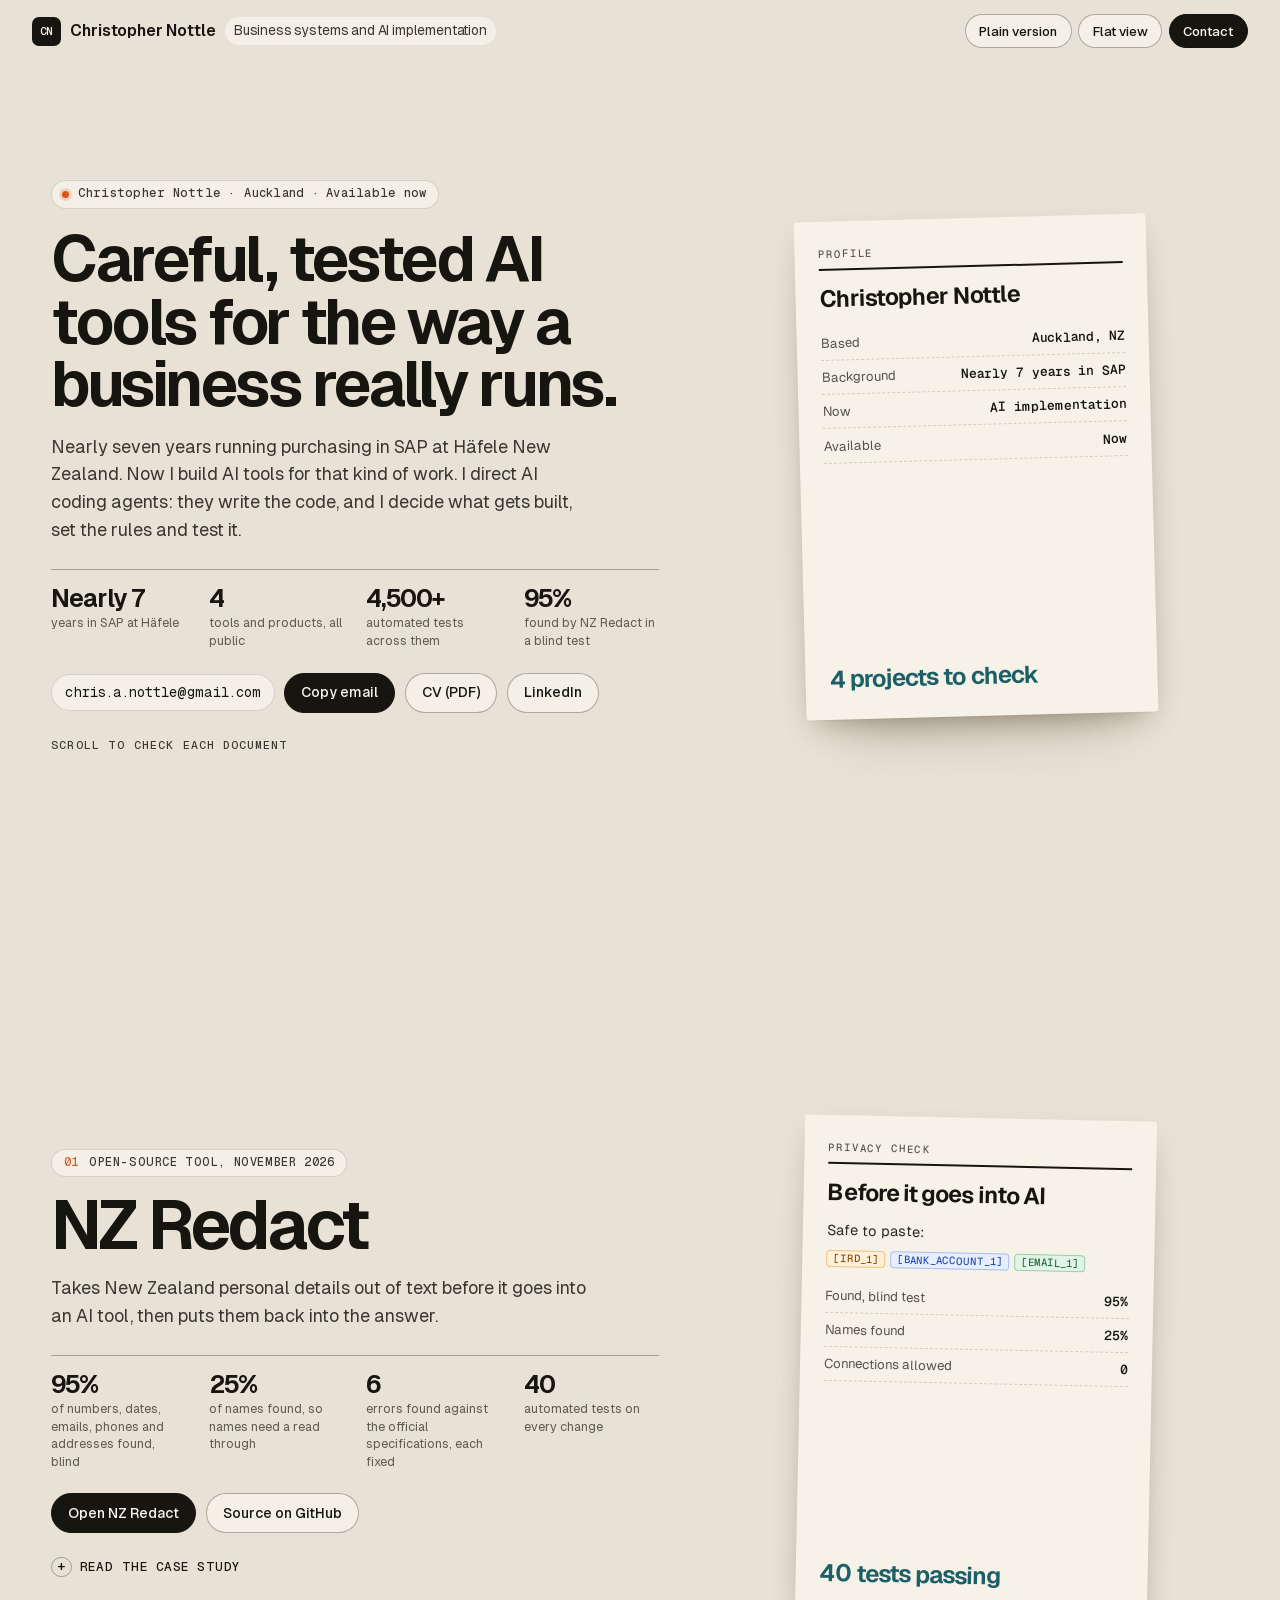
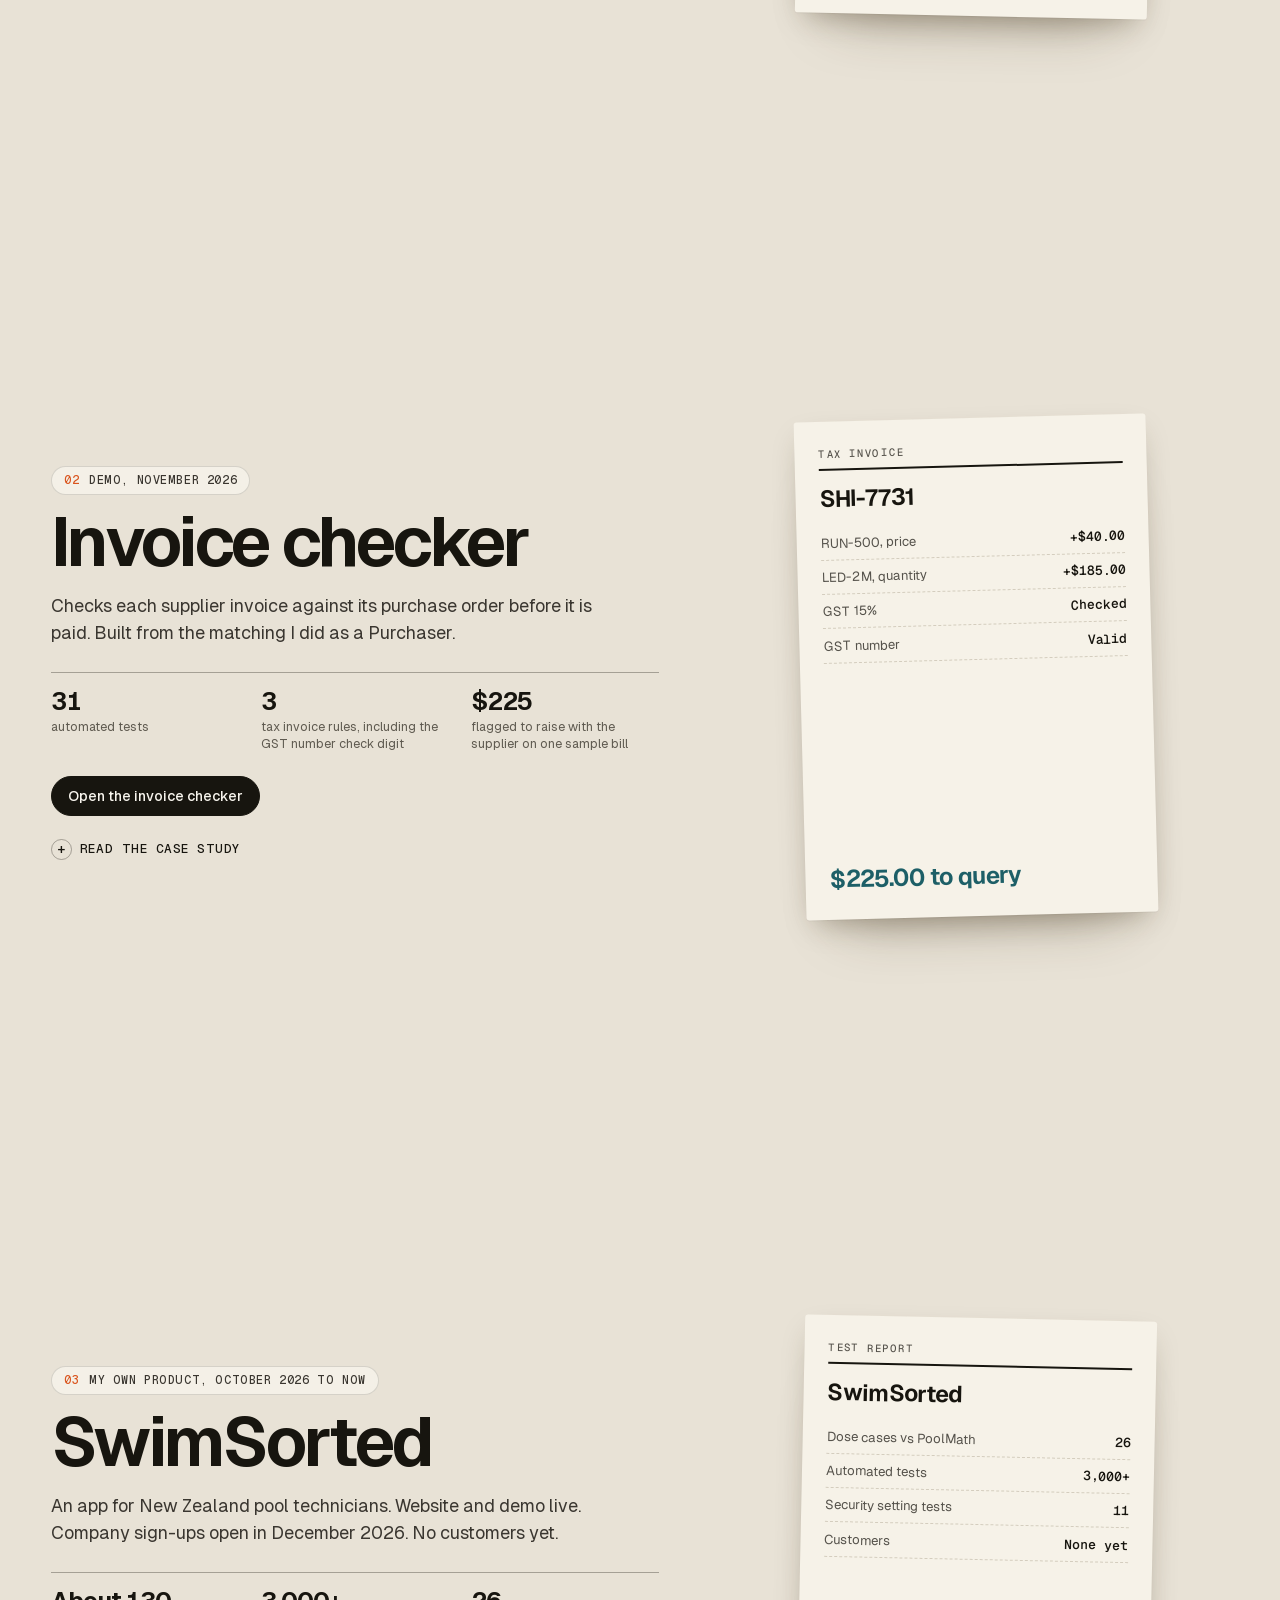
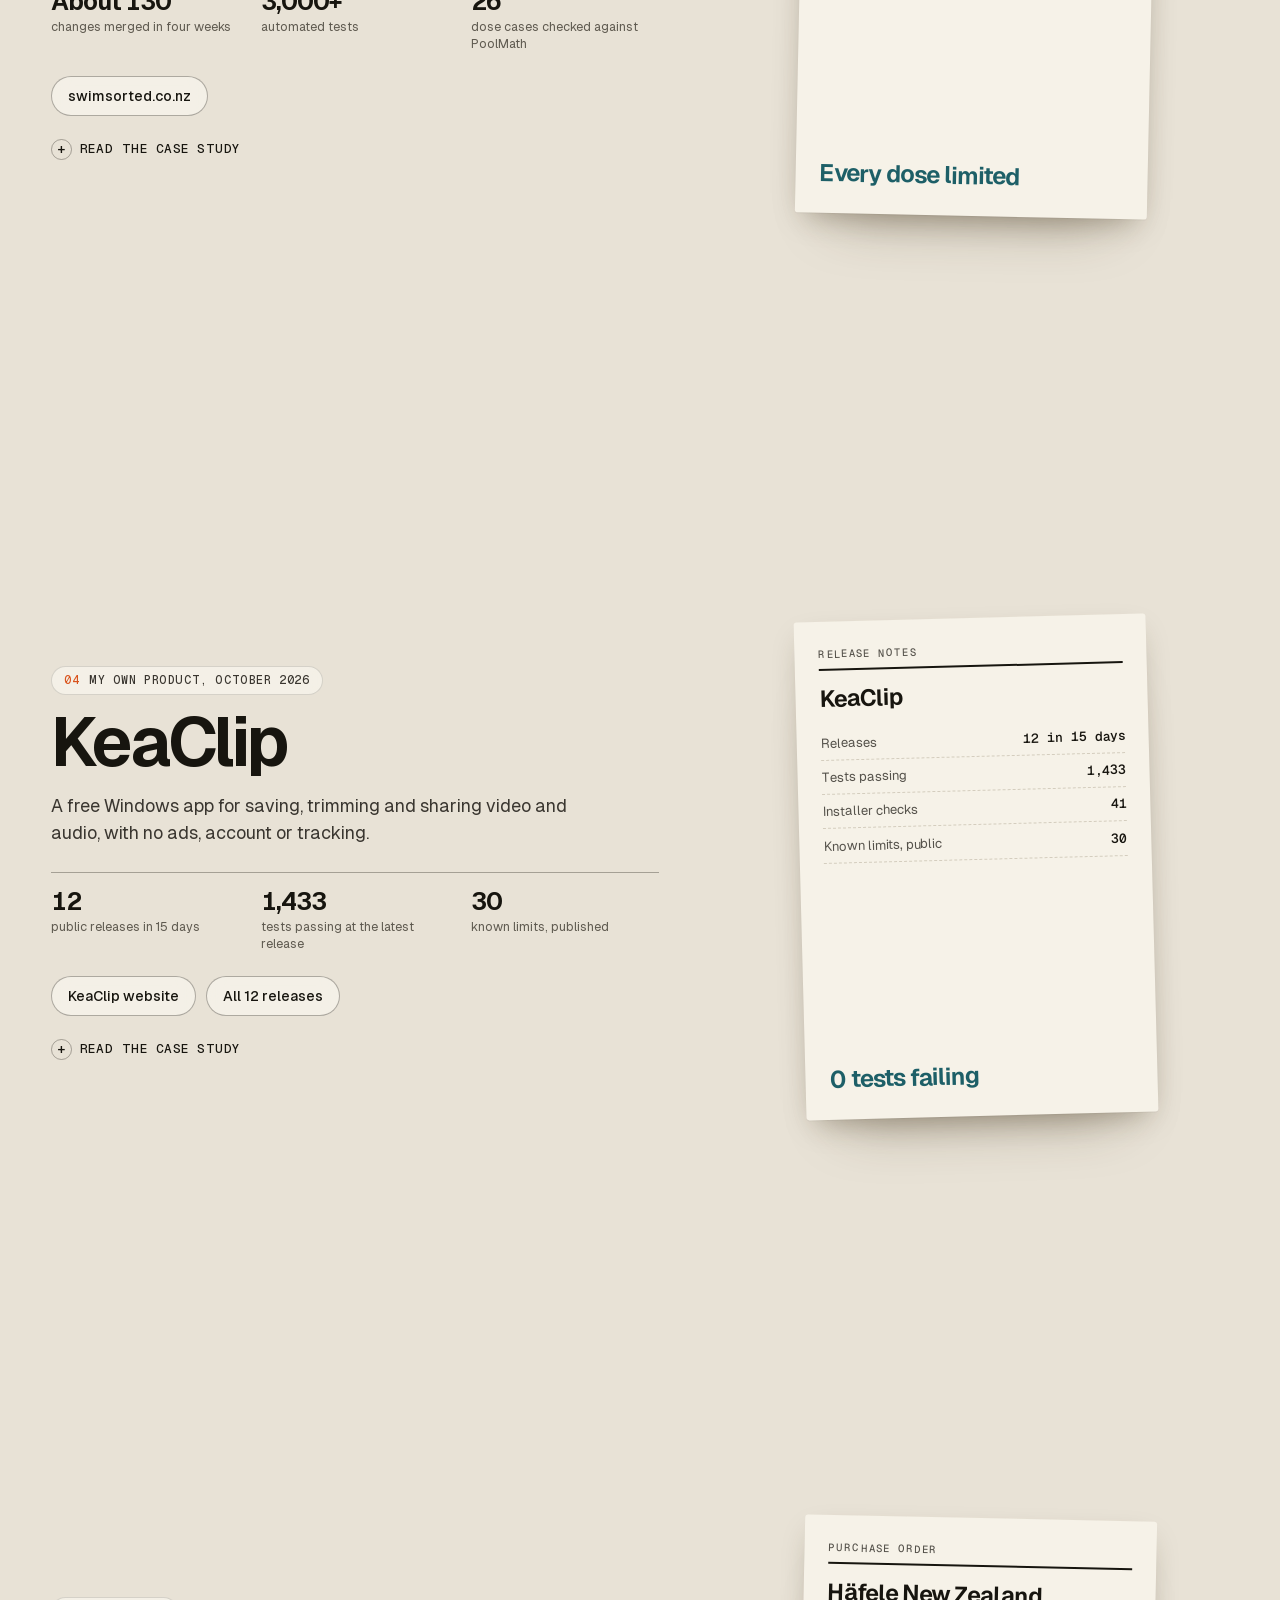
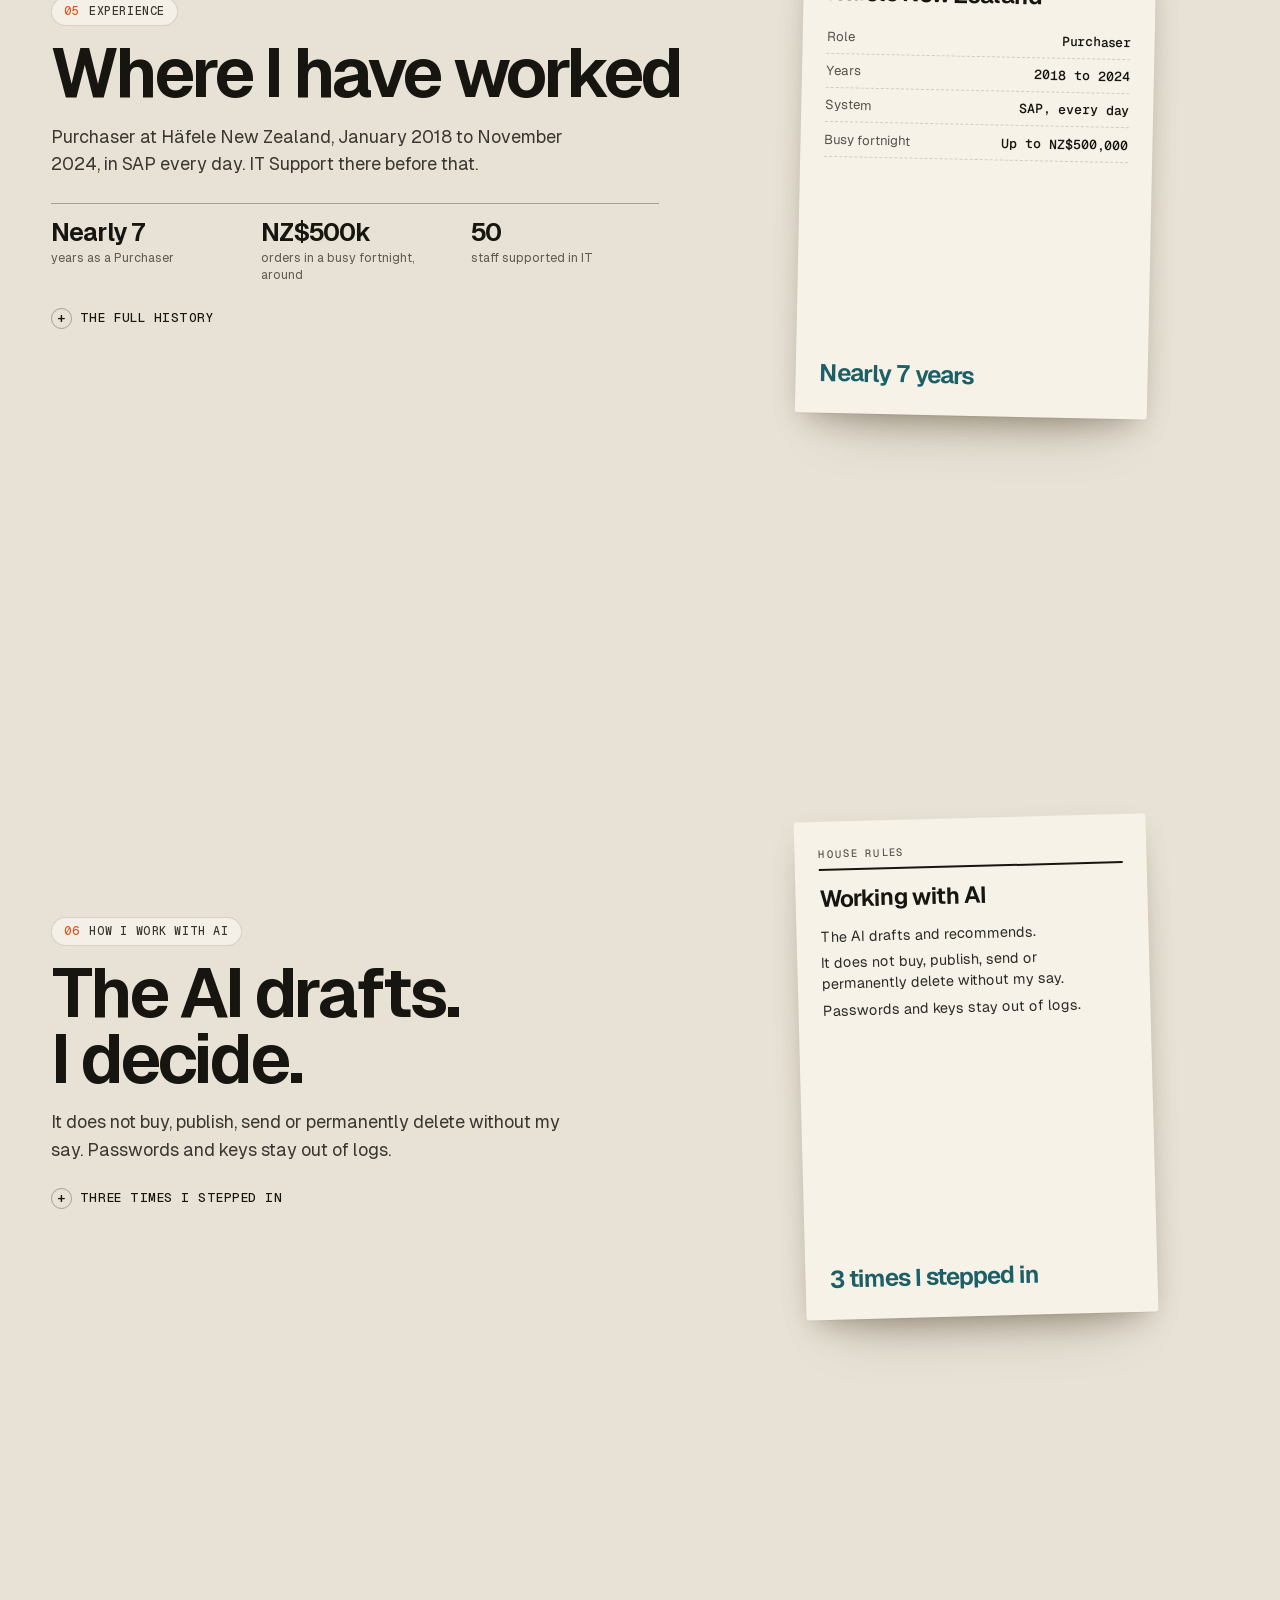
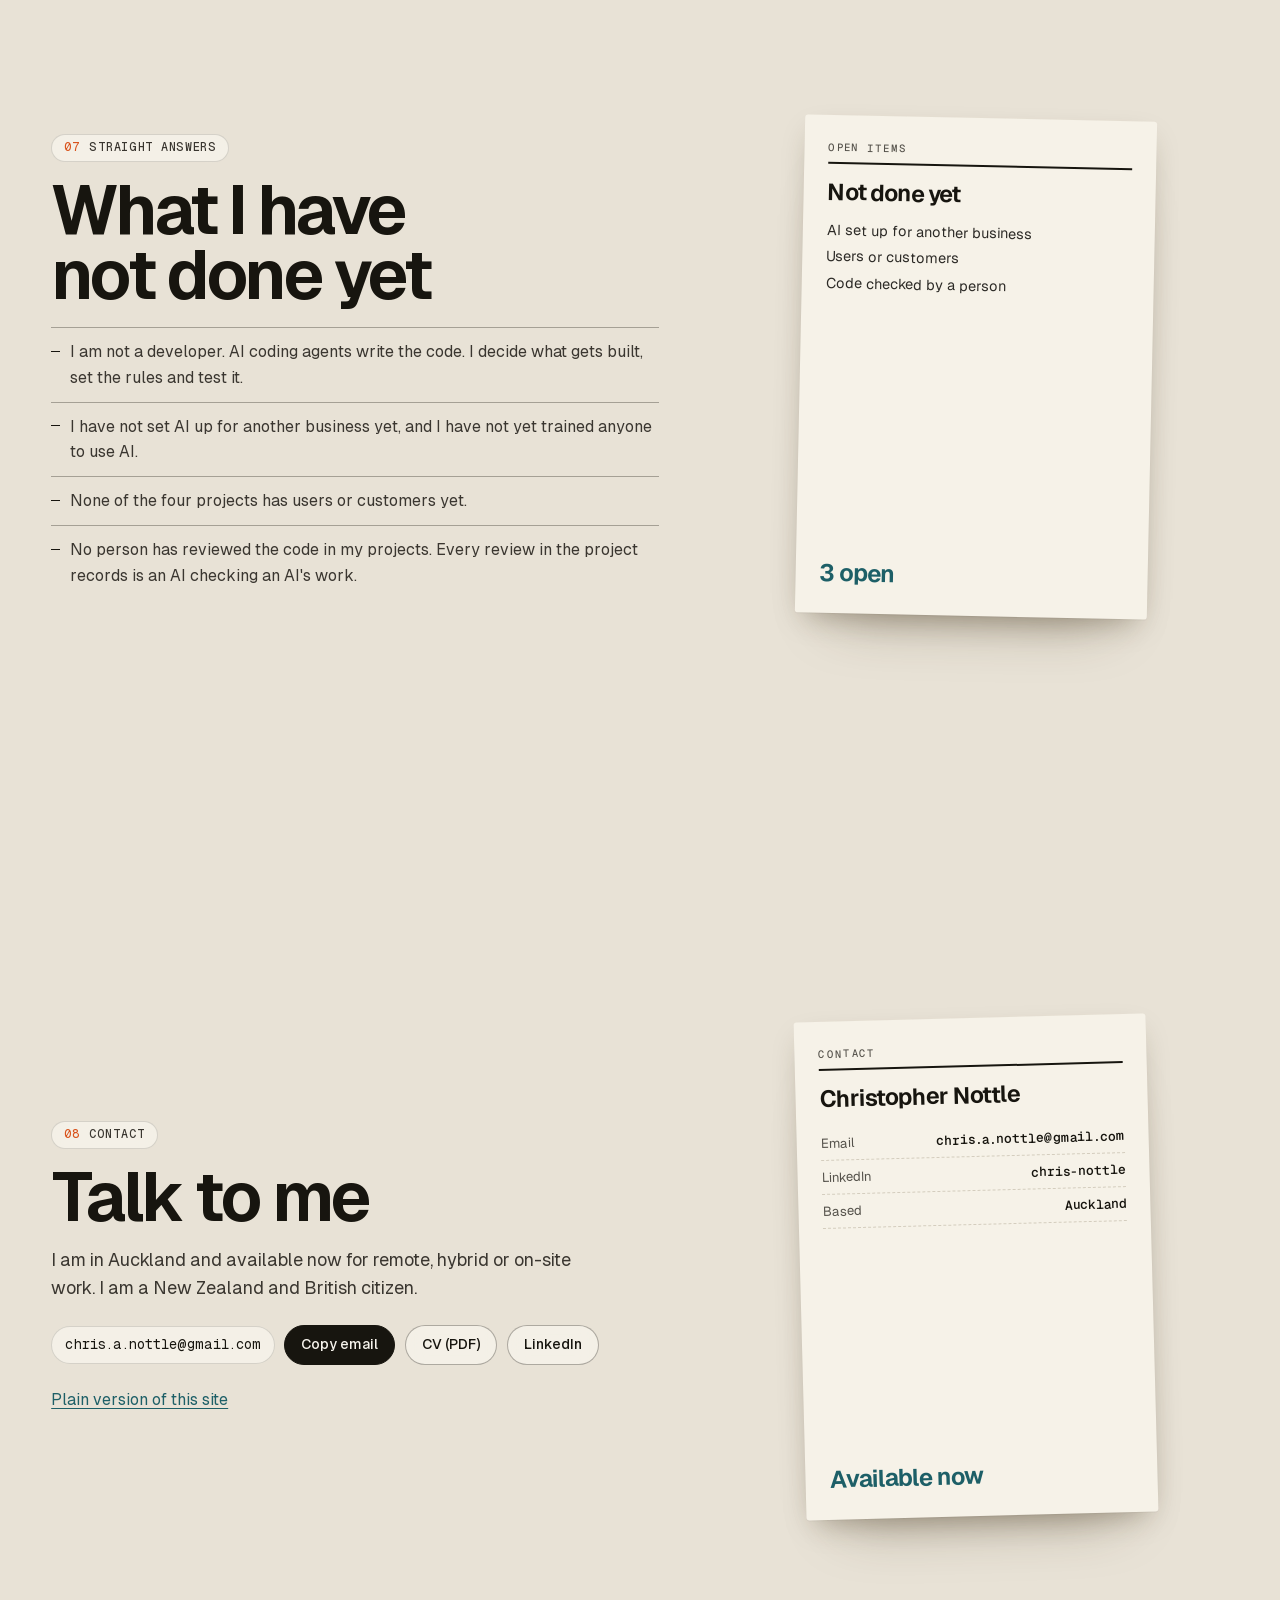
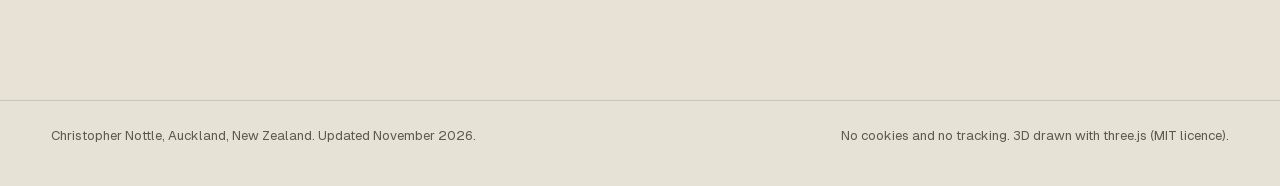
==== commit 07725c7d: "Raise both portfolios to a professional finish: afternoon-light 3D desk, product demo in the hero 3D" ====
--- a/3d/index.html
+++ b/3d/index.html
@@ -6,7 +6,10 @@
   <title>Christopher Nottle | 3D portfolio</title>
   <meta name="description" content="Christopher Nottle, Auckland. Nearly seven years running purchasing in SAP, and careful, tested AI tools for the same kind of business work, shown as a pile of documents checked one by one.">
   <meta name="robots" content="noindex, nofollow">
-  <meta name="color-scheme" content="dark">
+  <meta name="color-scheme" content="light">
+  <meta property="og:type" content="website">
+  <meta property="og:title" content="Christopher Nottle | 3D portfolio">
+  <meta property="og:image" content="https://langkurst.github.io/cn-op7qz/assets/img/og-portfolio.png">
   <link rel="icon" href="../assets/img/favicon.png" type="image/png">
   <link rel="preload" href="../assets/fonts/Geist-Variable.woff2" as="font" type="font/woff2" crossorigin>
   <link rel="preload" href="../assets/fonts/GeistMono-Variable.woff2" as="font" type="font/woff2" crossorigin>
@@ -18,18 +21,22 @@
   <canvas id="scene" aria-hidden="true"></canvas>
 
   <header class="bar">
-    <a class="bar-name" href="#top">Christopher Nottle</a>
-    <a class="bar-link" href="../index.html">Plain version</a>
-    <button type="button" class="bar-btn needs-js" data-view-toggle>Flat view</button>
+    <a class="bar-name" href="#top"><span class="bar-mark" aria-hidden="true">CN</span><span>Christopher Nottle</span><span class="bar-role">Business systems and AI implementation</span></a>
+    <nav class="bar-end" aria-label="Site">
+      <a class="pill" href="../index.html">Plain version</a>
+      <button type="button" class="pill needs-js" data-view-toggle>Flat view</button>
+      <a class="pill pill-ink" href="#contact">Contact</a>
+    </nav>
   </header>
 
+  <div class="index" aria-hidden="true"><span class="index-n" data-index-n>01</span><span class="index-of">/ 09</span><span class="index-rule"></span><span class="index-name" data-index-name>Profile</span></div>
+
   <main id="main">
-    <section class="stop" id="top" aria-labelledby="name">
-      <div class="panel">
-        <p class="kicker"><span class="dot" aria-hidden="true"></span>Auckland, New Zealand. Available now.</p>
-        <h1 id="name">Christopher Nottle</h1>
-        <p class="lede">Business systems and <span class="hl">AI implementation</span>.</p>
-        <p>Nearly seven years running purchasing in SAP at Häfele New Zealand taught me how orders, suppliers and invoices really work. Now I build careful, tested AI tools for that kind of work. I direct AI coding agents: they write the code, and I decide what gets built, set the rules and test it.</p>
+    <section class="stop" id="top" data-name="Profile" aria-labelledby="hero-h">
+      <div class="panel">
+        <p class="kicker"><span class="dot" aria-hidden="true"></span><span class="k-name">Christopher Nottle · </span>Auckland · Available now</p>
+        <h1 id="hero-h">Careful, tested AI tools for the way a business really runs.</h1>
+        <p class="lede">Nearly seven years running purchasing in SAP at Häfele New Zealand. Now I build AI tools for that kind of work. I direct AI coding agents: they write the code, and I decide what gets built, set the rules and test it.</p>
         <dl class="facts">
           <div><dt>Nearly 7</dt><dd>years in SAP at Häfele</dd></div>
           <div><dt>4</dt><dd>tools and products, all public</dd></div>
@@ -38,9 +45,9 @@
         </dl>
         <div class="reach">
           <span class="email" id="email">chris.a.nottle@gmail.com</span>
-          <button type="button" class="btn needs-js" data-copy="chris.a.nottle@gmail.com" aria-describedby="email">Copy email</button>
+          <button type="button" class="btn btn-ink needs-js" data-copy="chris.a.nottle@gmail.com" aria-describedby="email">Copy email</button>
+          <a class="btn" href="../Christopher_Nottle_CV.pdf" download>CV (PDF)</a>
           <a class="btn" href="https://www.linkedin.com/in/chris-nottle" rel="noopener">LinkedIn</a>
-          <a class="btn" href="../Christopher_Nottle_CV.pdf" download>CV (PDF)</a>
           <span class="visually-hidden" role="status" data-copy-status></span>
         </div>
         <p class="cue" aria-hidden="true">Scroll to check each document</p>
@@ -56,29 +63,32 @@
       </div>
     </section>
 
-    <section class="stop" aria-labelledby="redact-h">
+    <section class="stop" data-name="NZ Redact" aria-labelledby="redact-h">
       <div class="panel">
         <p class="meta"><span class="num">01</span> Open-source tool, November 2026</p>
         <h2 id="redact-h">NZ Redact</h2>
         <p class="lede">Takes New Zealand personal details out of text before it goes into an AI tool, then puts them back into the answer.</p>
-        <dl class="grid">
-          <div><dt>The problem</dt><dd>In Xero's May 2026 survey, 40% of New Zealand small businesses named data privacy and security as a reason they are not using AI, or not using it more.</dd></div>
-          <div><dt>What I asked for</dt><dd>It runs on the user's own device and is blocked from connecting to anything. IRD, bank and NHI numbers follow Inland Revenue's and Health New Zealand's own rules. It is tested on documents its rules had never seen.</dd></div>
-          <div><dt>The AI's part</dt><dd>An AI coding agent wrote the code, the rules and the tests. A separate agent wrote the test documents without seeing the rules.</dd></div>
-          <div><dt>What it shows</dt><dd>I can put AI to work on a business's own data without putting that data at risk, and I measure whether it works.</dd></div>
-        </dl>
         <dl class="facts">
           <div><dt>95%</dt><dd>of numbers, dates, emails, phones and addresses found, blind</dd></div>
           <div><dt>25%</dt><dd>of names found, so names need a read through</dd></div>
           <div><dt>6</dt><dd>errors found against the official specifications, each fixed</dd></div>
           <div><dt>40</dt><dd>automated tests on every change</dd></div>
         </dl>
-        <p class="links"><a class="btn btn-primary" href="https://langkurst.github.io/nz-redact/">Open NZ Redact</a> <a class="btn" href="https://github.com/Langkurst/nz-redact" rel="noopener">Source on GitHub</a></p>
+        <p class="links"><a class="btn btn-ink" href="https://langkurst.github.io/nz-redact/">Open NZ Redact</a> <a class="btn" href="https://github.com/Langkurst/nz-redact" rel="noopener">Source on GitHub</a></p>
+        <details class="more">
+          <summary>Read the case study</summary>
+          <dl class="grid">
+            <div><dt>The problem</dt><dd>In Xero's May 2026 survey, 40% of New Zealand small businesses named data privacy and security as a reason they are not using AI, or not using it more.</dd></div>
+            <div><dt>What I asked for</dt><dd>It runs on the user's own device and is blocked from connecting to anything. IRD, bank and NHI numbers follow Inland Revenue's and Health New Zealand's own rules. It is tested on documents its rules had never seen.</dd></div>
+            <div><dt>The AI's part</dt><dd>An AI coding agent wrote the code, the rules and the tests. A separate agent wrote the test documents without seeing the rules.</dd></div>
+            <div><dt>What it shows</dt><dd>I can put AI to work on a business's own data without putting that data at risk, and I measure whether it works.</dd></div>
+          </dl>
+        </details>
       </div>
       <div class="paper" aria-hidden="true">
         <p class="p-label">Privacy check</p>
         <p class="p-title">Before it goes into AI</p>
-        <p class="p-line">His IRD number is</p>
+        <p class="p-line">Safe to paste:</p>
         <p class="p-chips"><span class="p-chip id">[IRD_1]</span><span class="p-chip money">[BANK_ACCOUNT_1]</span><span class="p-chip contact">[EMAIL_1]</span></p>
         <p class="p-row"><span>Found, blind test</span><span>95%</span></p>
         <p class="p-row"><span>Names found</span><span>25%</span></p>
@@ -87,23 +97,26 @@
       </div>
     </section>
 
-    <section class="stop" aria-labelledby="invoice-h">
+    <section class="stop" data-name="Invoice checker" aria-labelledby="invoice-h">
       <div class="panel">
         <p class="meta"><span class="num">02</span> Demo, November 2026</p>
         <h2 id="invoice-h">Invoice checker</h2>
         <p class="lede">Checks each supplier invoice against its purchase order before it is paid. Built from the matching I did as a Purchaser.</p>
-        <dl class="grid">
-          <div><dt>The problem</dt><dd>Paying an invoice that does not match its order costs money: a higher price, extra units, a missing line or wrong GST. At Häfele I matched supplier invoices to purchase orders by hand.</dd></div>
-          <div><dt>What I asked for</dt><dd>Line-by-line matching with a plain reason for every flag, Inland Revenue's tax invoice rules, and money held in whole cents so the sums are exact.</dd></div>
-          <div><dt>The AI's part</dt><dd>An AI coding agent wrote the code and the tests. The suppliers and prices are made up.</dd></div>
-          <div><dt>What it shows</dt><dd>I know the process an accounts or purchasing team runs, so I can see where automation helps and where a person still has to decide.</dd></div>
-        </dl>
         <dl class="facts">
           <div><dt>31</dt><dd>automated tests</dd></div>
           <div><dt>3</dt><dd>tax invoice rules, including the GST number check digit</dd></div>
           <div><dt>$225</dt><dd>flagged to raise with the supplier on one sample bill</dd></div>
         </dl>
-        <p class="links"><a class="btn btn-primary" href="../invoice-checker.html">Open the invoice checker</a></p>
+        <p class="links"><a class="btn btn-ink" href="../invoice-checker.html">Open the invoice checker</a></p>
+        <details class="more">
+          <summary>Read the case study</summary>
+          <dl class="grid">
+            <div><dt>The problem</dt><dd>Paying an invoice that does not match its order costs money: a higher price, extra units, a missing line or wrong GST. At Häfele I matched supplier invoices to purchase orders by hand.</dd></div>
+            <div><dt>What I asked for</dt><dd>Line-by-line matching with a plain reason for every flag, Inland Revenue's tax invoice rules, and money held in whole cents so the sums are exact.</dd></div>
+            <div><dt>The AI's part</dt><dd>An AI coding agent wrote the code and the tests. The suppliers and prices are made up.</dd></div>
+            <div><dt>What it shows</dt><dd>I know the process an accounts or purchasing team runs, so I can see where automation helps and where a person still has to decide.</dd></div>
+          </dl>
+        </details>
       </div>
       <div class="paper" aria-hidden="true">
         <p class="p-label">Tax invoice</p>
@@ -116,23 +129,26 @@
       </div>
     </section>
 
-    <section class="stop" aria-labelledby="swimsorted-h">
+    <section class="stop" data-name="SwimSorted" aria-labelledby="swimsorted-h">
       <div class="panel">
         <p class="meta"><span class="num">03</span> My own product, October 2026 to now</p>
         <h2 id="swimsorted-h">SwimSorted</h2>
-        <p class="lede">An app for New Zealand pool technicians and small pool service teams. Website and demo live. Company sign-ups open in December 2026. No customers yet.</p>
-        <dl class="grid">
-          <div><dt>The problem</dt><dd>I service pools for The Pool Guy, and every visit includes testing the water and working out what to add. Getting a dose wrong is a safety risk.</dd></div>
-          <div><dt>What it does</dt><dd>It works out each dose from the water test and the products carried. Every dose has a safety limit, and acid and chlorine never go in together.</dd></div>
-          <div><dt>My part, and the AI's</dt><dd>I make the product decisions and test it myself, including on my own phone. AI coding agents write the code.</dd></div>
-          <div><dt>What it shows</dt><dd>I can take work I know first-hand and turn it into a product with safety limits and thousands of tests.</dd></div>
-        </dl>
+        <p class="lede">An app for New Zealand pool technicians. Website and demo live. Company sign-ups open in December 2026. No customers yet.</p>
         <dl class="facts">
           <div><dt>About 130</dt><dd>changes merged in four weeks</dd></div>
           <div><dt>3,000+</dt><dd>automated tests</dd></div>
           <div><dt>26</dt><dd>dose cases checked against PoolMath</dd></div>
         </dl>
         <p class="links"><a class="btn" href="https://swimsorted.co.nz" rel="noopener">swimsorted.co.nz</a></p>
+        <details class="more">
+          <summary>Read the case study</summary>
+          <dl class="grid">
+            <div><dt>The problem</dt><dd>I service pools for The Pool Guy, and every visit includes testing the water and working out what to add. Getting a dose wrong is a safety risk.</dd></div>
+            <div><dt>What it does</dt><dd>It works out each dose from the water test and the products carried. Every dose has a safety limit, and acid and chlorine never go in together.</dd></div>
+            <div><dt>My part, and the AI's</dt><dd>I make the product decisions and test it myself, including on my own phone. AI coding agents write the code.</dd></div>
+            <div><dt>What it shows</dt><dd>I can take work I know first-hand and turn it into a product with safety limits and thousands of tests.</dd></div>
+          </dl>
+        </details>
       </div>
       <div class="paper" aria-hidden="true">
         <p class="p-label">Test report</p>
@@ -145,23 +161,26 @@
       </div>
     </section>
 
-    <section class="stop" aria-labelledby="keaclip-h">
+    <section class="stop" data-name="KeaClip" aria-labelledby="keaclip-h">
       <div class="panel">
         <p class="meta"><span class="num">04</span> My own product, October 2026</p>
         <h2 id="keaclip-h">KeaClip</h2>
         <p class="lede">A free Windows app for saving, trimming and sharing video and audio, with no ads, account or tracking.</p>
-        <dl class="grid">
-          <div><dt>My part</dt><dd>I wrote the 49-section brief and decided what shipped. I set 38 working rules for the AI agents, including a test gate, a release gate and no purchases, publishing or messages without my say.</dd></div>
-          <div><dt>How it was released</dt><dd>The last two releases could not publish unless every test and a 41-check installer self-test passed. Each release publishes checksums.</dd></div>
-          <div><dt>The AI's part</dt><dd>AI coding agents wrote the code, the website and the user guide, to my rules and plain style. I used the app and reported faults.</dd></div>
-          <div><dt>What it shows</dt><dd>I can run a release process with gates, so nothing reaches people unless the checks pass.</dd></div>
-        </dl>
         <dl class="facts">
           <div><dt>12</dt><dd>public releases in 15 days</dd></div>
           <div><dt>1,433</dt><dd>tests passing at the latest release</dd></div>
           <div><dt>30</dt><dd>known limits, published</dd></div>
         </dl>
         <p class="links"><a class="btn" href="https://langkurst.github.io/KeaClip/" rel="noopener">KeaClip website</a> <a class="btn" href="https://github.com/Langkurst/KeaClip/releases" rel="noopener">All 12 releases</a></p>
+        <details class="more">
+          <summary>Read the case study</summary>
+          <dl class="grid">
+            <div><dt>My part</dt><dd>I wrote the 49-section brief and decided what shipped. I set 38 working rules for the AI agents, including a test gate, a release gate and no purchases, publishing or messages without my say.</dd></div>
+            <div><dt>How it was released</dt><dd>The last two releases could not publish unless every test and a 41-check installer self-test passed. Each release publishes checksums.</dd></div>
+            <div><dt>The AI's part</dt><dd>AI coding agents wrote the code, the website and the user guide, to my rules and plain style. I used the app and reported faults.</dd></div>
+            <div><dt>What it shows</dt><dd>I can run a release process with gates, so nothing reaches people unless the checks pass.</dd></div>
+          </dl>
+        </details>
       </div>
       <div class="paper" aria-hidden="true">
         <p class="p-label">Release notes</p>
@@ -174,19 +193,28 @@
       </div>
     </section>
 
-    <section class="stop" aria-labelledby="work-h">
+    <section class="stop" data-name="Experience" aria-labelledby="work-h">
       <div class="panel">
         <p class="meta"><span class="num">05</span> Experience</p>
         <h2 id="work-h">Where I have worked</h2>
-        <ol class="jobs">
-          <li><p class="job">Purchaser, Häfele New Zealand <span>January 2018 to November 2024</span></p>
-            <p>SAP every day for purchase orders, requisitions, material records and supplier prices, with weekly stock forecasts. Bought from Australia, Germany and Asia, with orders of up to around NZ$500,000 in a busy fortnight. Matched supplier invoices to purchase orders. Trained new purchasing staff.</p></li>
-          <li><p class="job">IT Support, Häfele New Zealand <span>2016 to 2017</span></p>
-            <p>IT support for the whole business of about 50 staff. Later worked alongside Dell's team for several months to rebuild staff computers after a cybersecurity incident.</p></li>
-          <li><p class="job">Since Häfele <span>2024 to now</span></p>
-            <p>Player Support Specialist at Grinding Gear Games during the Path of Exile 2 launch, up to around 1,400 player requests a day. Display installs for Atlantis Bathrooms. Casual pool servicing for The Pool Guy.</p></li>
-        </ol>
-        <p class="small">Diploma in Network Computer Engineering, Avonmore IT Tertiary Institute. Introduction to Pool Operations, NZQA Unit Standard 20046.</p>
+        <p class="lede">Purchaser at Häfele New Zealand, January 2018 to November 2024, in SAP every day. IT Support there before that.</p>
+        <dl class="facts">
+          <div><dt>Nearly 7</dt><dd>years as a Purchaser</dd></div>
+          <div><dt>NZ$500k</dt><dd>orders in a busy fortnight, around</dd></div>
+          <div><dt>50</dt><dd>staff supported in IT</dd></div>
+        </dl>
+        <details class="more">
+          <summary>The full history</summary>
+          <ol class="jobs">
+            <li><p class="job">Purchaser, Häfele New Zealand <span>January 2018 to November 2024</span></p>
+              <p>SAP every day for purchase orders, requisitions, material records and supplier prices, with weekly stock forecasts. Bought from Australia, Germany and Asia, with orders of up to around NZ$500,000 in a busy fortnight. Matched supplier invoices to purchase orders. Trained new purchasing staff.</p></li>
+            <li><p class="job">IT Support, Häfele New Zealand <span>2016 to 2017</span></p>
+              <p>IT support for the whole business of about 50 staff. Later worked alongside Dell's team for several months to rebuild staff computers after a cybersecurity incident.</p></li>
+            <li><p class="job">Since Häfele <span>2024 to now</span></p>
+              <p>Player Support Specialist at Grinding Gear Games during the Path of Exile 2 launch, up to around 1,400 player requests a day. Display installs for Atlantis Bathrooms. Casual pool servicing for The Pool Guy.</p></li>
+          </ol>
+          <p class="small">Diploma in Network Computer Engineering, Avonmore IT Tertiary Institute. Introduction to Pool Operations, NZQA Unit Standard 20046.</p>
+        </details>
       </div>
       <div class="paper" aria-hidden="true">
         <p class="p-label">Purchase order</p>
@@ -199,16 +227,19 @@
       </div>
     </section>
 
-    <section class="stop" aria-labelledby="ai-h">
+    <section class="stop" data-name="How I work with AI" aria-labelledby="ai-h">
       <div class="panel">
         <p class="meta"><span class="num">06</span> How I work with AI</p>
         <h2 id="ai-h">The AI drafts. I decide.</h2>
-        <p class="rule">It does not buy, publish, send or permanently delete without my say.</p>
-        <ol class="jobs">
-          <li><p class="job">A domain purchase I declined twice <span>15 October 2026</span></p><p>The AI twice recommended buying a domain before anyone had checked the name. I asked for the check. The name was a registered trade mark in Australia, so I renamed the product.</p></li>
-          <li><p class="job">A cloud service that could have charged me <span>14 October 2026</span></p><p>I told the AI I must never be charged. It added hard limits, with tests, before the first upload.</p></li>
-          <li><p class="job">Wording that read like slogans <span>7 November 2026</span></p><p>I told the AI the business had to read as if I wrote it. The result was a rewrite, and a build check that fails if that style comes back.</p></li>
-        </ol>
+        <p class="lede">It does not buy, publish, send or permanently delete without my say. Passwords and keys stay out of logs.</p>
+        <details class="more">
+          <summary>Three times I stepped in</summary>
+          <ol class="jobs">
+            <li><p class="job">A domain purchase I declined twice <span>15 October 2026</span></p><p>The AI twice recommended buying a domain before anyone had checked the name. I asked for the check. The name was a registered trade mark in Australia, so I renamed the product.</p></li>
+            <li><p class="job">A cloud service that could have charged me <span>14 October 2026</span></p><p>I told the AI I must never be charged. It added hard limits, with tests, before the first upload.</p></li>
+            <li><p class="job">Wording that read like slogans <span>7 November 2026</span></p><p>I told the AI the business had to read as if I wrote it. The result was a rewrite, and a build check that fails if that style comes back.</p></li>
+          </ol>
+        </details>
       </div>
       <div class="paper" aria-hidden="true">
         <p class="p-label">House rules</p>
@@ -220,7 +251,7 @@
       </div>
     </section>
 
-    <section class="stop" aria-labelledby="notyet-h">
+    <section class="stop" data-name="Not done yet" aria-labelledby="notyet-h">
       <div class="panel">
         <p class="meta"><span class="num">07</span> Straight answers</p>
         <h2 id="notyet-h">What I have not done yet</h2>
@@ -241,16 +272,16 @@
       </div>
     </section>
 
-    <section class="stop" aria-labelledby="contact-h">
+    <section class="stop" id="contact" data-name="Contact" aria-labelledby="contact-h">
       <div class="panel">
         <p class="meta"><span class="num">08</span> Contact</p>
         <h2 id="contact-h">Talk to me</h2>
-        <p>I am in Auckland and available now for remote, hybrid or on-site work. I am a New Zealand and British citizen.</p>
+        <p class="lede">I am in Auckland and available now for remote, hybrid or on-site work. I am a New Zealand and British citizen.</p>
         <div class="reach">
           <span class="email" id="email-2">chris.a.nottle@gmail.com</span>
-          <button type="button" class="btn needs-js" data-copy="chris.a.nottle@gmail.com" aria-describedby="email-2">Copy email</button>
+          <button type="button" class="btn btn-ink needs-js" data-copy="chris.a.nottle@gmail.com" aria-describedby="email-2">Copy email</button>
+          <a class="btn" href="../Christopher_Nottle_CV.pdf" download>CV (PDF)</a>
           <a class="btn" href="https://www.linkedin.com/in/chris-nottle" rel="noopener">LinkedIn</a>
-          <a class="btn" href="../Christopher_Nottle_CV.pdf" download>CV (PDF)</a>
           <span class="visually-hidden" role="status" data-copy-status></span>
         </div>
         <p class="links"><a href="../index.html">Plain version of this site</a></p>
--- a/3d/style.css
+++ b/3d/style.css
@@ -2,135 +2,166 @@
   3D portfolio styles. The page reads fully without the 3D scene:
   html.three  = the WebGL desk is running behind the text
   html.flat   = no 3D (reduced motion, no WebGL, data saver, or the visitor chose it); paper cards show instead
-  Same type and design settings as the plain site and the tool pages: Geist, Geist Mono, one signal colour.
+  Direction: a desk in late-afternoon sun. The scene is the page; text sits on it lightly, like a caption:
+  a big title, one line, the key figures, and the full case one click away.
 */
 @font-face { font-family: "Geist"; src: url("../assets/fonts/Geist-Variable.woff2") format("woff2"); font-weight: 100 900; font-display: block; }
 @font-face { font-family: "Geist Mono"; src: url("../assets/fonts/GeistMono-Variable.woff2") format("woff2"); font-weight: 100 900; font-display: block; }
 
 :root {
-  color-scheme: dark;
-  --bg: #0b0f10;
-  --panel: rgba(16, 19, 20, .88);
-  --line: #2a3033;
-  --line-strong: #5f6b6f;
-  --text: #f2f1ec;
-  --body: #c9cfd0;
-  --muted: #a3aaab;
-  --accent: #6fd3c1;
-  --accent-ink: #06211d;
-  --signal: #ff6a2e;
-  --paper: #f3efe6;
-  --paper-ink: #141413;
+  color-scheme: light;
+  --bg: #e8e2d6;
+  --text: #17150f;
+  --body: #3a3630;
+  --muted: #5f5a50;
+  --line: rgba(23, 21, 15, .14);
+  --line-strong: rgba(23, 21, 15, .32);
+  --glass: rgba(248, 245, 238, .72);
+  --ink: #17150f;
+  --ink-text: #f8f5ee;
+  --accent: #1d5f67;
+  --signal: #d9531c;
+  --paper: #f6f2e8;
+  --paper-ink: #17150f;
   --paper-muted: #55524b;
   --paper-accent: #1d5f67;
   --sans: "Geist", "Segoe UI", system-ui, -apple-system, Arial, sans-serif;
   --mono: "Geist Mono", ui-monospace, "Cascadia Mono", Consolas, monospace;
-  --ease: cubic-bezier(.4, 0, .2, 1);
+  --ease: cubic-bezier(.2, .7, .2, 1);
 }
 
 *, *::before, *::after { box-sizing: border-box; }
 html { -webkit-text-size-adjust: 100%; text-size-adjust: 100%; }
 body { margin: 0; background: var(--bg); color: var(--text); font: 400 1rem/1.6 var(--sans); overflow-x: hidden; -webkit-font-smoothing: antialiased; }
-h1, h2 { font-family: var(--sans); font-weight: 600; margin: 0; text-wrap: balance; }
-h1 { font-size: clamp(2.6rem, 5.2vw, 3.8rem); letter-spacing: -.05em; line-height: .98; }
-h2 { font-size: clamp(1.9rem, 3vw, 2.5rem); letter-spacing: -.04em; line-height: 1.05; }
+h1, h2 { font-family: var(--sans); font-weight: 650; margin: 0; text-wrap: balance; color: var(--text); }
+h1 { font-size: clamp(2.5rem, 5vw, 4.4rem); letter-spacing: -.055em; line-height: .98; }
+h2 { font-size: clamp(2.6rem, 5.4vw, 4.8rem); letter-spacing: -.055em; line-height: .95; }
 p { margin: 0 0 1em; }
 p:last-child { margin-bottom: 0; }
 a { color: var(--accent); text-underline-offset: .18em; }
 :focus-visible { outline: 2px solid var(--signal); outline-offset: 3px; border-radius: 4px; }
 .visually-hidden { position: absolute; width: 1px; height: 1px; overflow: hidden; clip: rect(0 0 0 0); clip-path: inset(50%); white-space: nowrap; }
-
-.skip { position: absolute; left: 1rem; top: -4rem; z-index: 20; padding: .6rem 1rem; background: var(--accent); color: var(--accent-ink); border-radius: 6px; font-weight: 600; text-decoration: none; }
+.skip { position: absolute; left: 1rem; top: -4rem; z-index: 20; padding: .6rem 1rem; background: var(--ink); color: var(--ink-text); border-radius: 6px; font-weight: 600; text-decoration: none; }
 .skip:focus { top: 1rem; }
 
 /* ---------- the scene sits behind everything ---------- */
-#scene { position: fixed; inset: 0; width: 100%; height: 100%; display: block; opacity: 0; transition: opacity .9s var(--ease); pointer-events: none; }
+#scene { position: fixed; inset: 0; width: 100%; height: 100%; display: block; opacity: 0; transition: opacity 1.2s var(--ease); pointer-events: none; }
 html.three #scene.ready { opacity: 1; }
 html.flat #scene { display: none; }
 
-/* ---------- top bar ---------- */
-.bar { position: fixed; top: 0; left: 0; right: 0; z-index: 10; display: flex; align-items: center; gap: .25rem 1.25rem; flex-wrap: wrap; padding: .7rem clamp(1rem, 3vw, 2rem); background: linear-gradient(rgba(11, 15, 16, .94), rgba(11, 15, 16, 0)); }
-.bar-name { font-weight: 600; letter-spacing: -.01em; color: var(--text); text-decoration: none; margin-right: auto; padding: .35rem 0; }
-.bar-link { color: var(--muted); font-size: .9rem; padding: .35rem 0; }
-.bar-link:hover { color: var(--text); }
-.bar-btn, .btn { display: inline-flex; align-items: center; justify-content: center; gap: .4rem; min-height: 2.5rem; padding: .45rem 1rem; border-radius: 8px; border: 1px solid var(--line-strong); background: rgba(11, 15, 16, .6); color: var(--text); font: 500 .9rem/1.2 var(--sans); text-decoration: none; cursor: pointer; transition: border-color .12s var(--ease), background-color .12s var(--ease); }
-.bar-btn { min-height: 2.25rem; padding: .3rem .75rem; font-size: .85rem; }
-.bar-btn:hover, .btn:hover { border-color: var(--text); }
-.btn-primary { background: var(--text); border-color: var(--text); color: #111; }
-.btn-primary:hover { background: #fff; }
+/* ---------- top bar: small and quiet, like the reference sections ---------- */
+.bar { position: fixed; top: 0; left: 0; right: 0; z-index: 10; display: flex; align-items: center; gap: .5rem 1rem; flex-wrap: wrap; padding: .9rem clamp(1rem, 3vw, 2rem); }
+.bar-name { display: inline-flex; align-items: center; gap: .6rem; margin-right: auto; color: var(--text); text-decoration: none; font-weight: 600; letter-spacing: -.01em; }
+.bar-mark { display: inline-grid; place-items: center; width: 1.8rem; height: 1.8rem; border-radius: 7px; background: var(--ink); color: var(--ink-text); font: 600 .7rem/1 var(--mono); }
+.bar-role { color: var(--body); font-weight: 400; font-size: .85rem; padding: .2rem .55rem; border-radius: 999px; background: var(--glass); -webkit-backdrop-filter: blur(10px); backdrop-filter: blur(10px); }
+.bar-end { display: flex; gap: .4rem; }
+.pill { display: inline-flex; align-items: center; min-height: 2.1rem; padding: .3rem .85rem; border-radius: 999px; border: 1px solid var(--line-strong); background: var(--glass); -webkit-backdrop-filter: blur(10px); backdrop-filter: blur(10px); color: var(--text); font: 500 .82rem/1 var(--sans); text-decoration: none; cursor: pointer; transition: background-color .15s var(--ease), border-color .15s var(--ease); }
+.pill:hover { background: #fff; border-color: var(--text); }
+.pill-ink { background: var(--ink); border-color: var(--ink); color: var(--ink-text); }
+.pill-ink:hover { background: #000; }
 .needs-js { display: none; }
 html.three .needs-js, html.flat.js .needs-js { display: inline-flex; }
 
+/* ---------- running index, right edge ---------- */
+.index { position: fixed; right: clamp(1rem, 3vw, 2rem); bottom: clamp(1.25rem, 4vh, 2.25rem); z-index: 5; display: none; align-items: center; gap: .55rem; padding: .5rem .8rem; border-radius: 999px; background: var(--glass); -webkit-backdrop-filter: blur(10px); backdrop-filter: blur(10px); border: 1px solid var(--line); font: 500 .74rem/1 var(--mono); color: var(--muted); }
+.index-n { color: var(--text); font-size: .95rem; }
+.index-rule { width: 2.2rem; height: 1px; background: var(--line-strong); }
+.index-name { color: var(--text); letter-spacing: .02em; }
+html.three .index { display: flex; }
+
 /* ---------- each stop is one sheet ---------- */
 main { position: relative; z-index: 1; }
-.stop { min-height: 100vh; min-height: 100svh; display: grid; align-items: center; padding: 5.5rem clamp(1rem, 4vw, 3.5rem) 3.5rem; gap: 2rem; }
-.panel { width: min(35rem, 100%); background: var(--panel); border: 1px solid var(--line); border-radius: 14px; padding: clamp(1.25rem, 2.4vw, 2rem); -webkit-backdrop-filter: blur(10px) saturate(1.2); backdrop-filter: blur(10px) saturate(1.2); box-shadow: 0 30px 60px -30px rgba(0, 0, 0, .7); }
-.kicker { display: inline-flex; align-items: center; gap: .5rem; margin-bottom: 1rem; padding: .25rem .65rem .25rem .5rem; border: 1px solid var(--line); border-radius: 999px; font: 500 .78rem/1.3 var(--mono); color: var(--muted); }
-.dot { width: .45rem; height: .45rem; border-radius: 50%; background: var(--signal); box-shadow: 0 0 0 3px rgba(255, 106, 46, .2); }
-.meta { display: flex; align-items: center; gap: .6rem; margin-bottom: .7rem; font: 500 .78rem/1.3 var(--mono); letter-spacing: .04em; text-transform: uppercase; color: var(--muted); }
+.stop { min-height: 100vh; min-height: 100svh; display: grid; align-items: end; padding: 6rem clamp(1rem, 4vw, 3.5rem) clamp(2.5rem, 7vh, 4.5rem); gap: 2rem; }
+.panel { position: relative; width: min(40rem, 100%); }
+/* A soft wash of light behind the words, so they read cleanly over the desk without a box. */
+html.three .panel::before { content: ""; position: absolute; inset: -3.5rem -5rem -3rem -3.5rem; z-index: -1; background: radial-gradient(closest-side, rgba(247, 244, 236, .95), rgba(247, 244, 236, .82) 60%, rgba(247, 244, 236, 0)); filter: blur(8px); pointer-events: none; }
+.kicker { display: inline-flex; align-items: center; gap: .55rem; margin-bottom: 1.2rem; padding: .35rem .75rem .35rem .6rem; border-radius: 999px; background: var(--glass); border: 1px solid var(--line); -webkit-backdrop-filter: blur(10px); backdrop-filter: blur(10px); font: 500 .76rem/1.3 var(--mono); color: var(--body); letter-spacing: .02em; }
+.dot { width: .45rem; height: .45rem; border-radius: 50%; background: var(--signal); box-shadow: 0 0 0 3px rgba(217, 83, 28, .18); }
+.meta { display: inline-flex; align-items: center; gap: .6rem; margin-bottom: .9rem; padding: .35rem .75rem; border-radius: 999px; background: var(--glass); border: 1px solid var(--line); -webkit-backdrop-filter: blur(10px); backdrop-filter: blur(10px); font: 500 .74rem/1.3 var(--mono); letter-spacing: .05em; text-transform: uppercase; color: var(--body); }
 .num { color: var(--signal); }
-.lede { margin: .9rem 0 1rem; font-size: clamp(1.08rem, 1.6vw, 1.2rem); line-height: 1.45; color: var(--text); font-weight: 450; }
-.hl { color: var(--accent); }
-.rule { margin: 1rem 0; font-size: 1.15rem; line-height: 1.4; color: var(--text); font-weight: 500; letter-spacing: -.01em; }
-.panel p:not(.kicker):not(.meta):not(.lede):not(.rule):not(.cue):not(.job) { color: var(--body); }
-.small { font-size: .85rem; }
+.lede { margin: 1.1rem 0 0; max-width: 34rem; font-size: clamp(1.02rem, 1.4vw, 1.14rem); line-height: 1.55; color: var(--body); }
+.small { font-size: .85rem; color: var(--muted); }
 
-.grid { display: grid; gap: 1px; margin: 1.1rem 0 0; background: var(--line); border: 1px solid var(--line); border-radius: 10px; overflow: hidden; }
-.grid > div { padding: .75rem .9rem; background: rgba(11, 15, 16, .72); }
-.grid dt { font: 500 .72rem/1.3 var(--mono); letter-spacing: .05em; text-transform: uppercase; color: var(--muted); }
-.grid dd { margin: .3rem 0 0; font-size: .9rem; line-height: 1.5; color: var(--body); }
-.facts { display: grid; grid-template-columns: repeat(2, minmax(0, 1fr)); gap: .9rem 1.2rem; margin: 1.2rem 0 0; }
-.facts dt { font-size: 1.6rem; font-weight: 600; letter-spacing: -.04em; line-height: 1; color: var(--text); font-variant-numeric: tabular-nums; }
-.facts dd { margin: .3rem 0 0; font-size: .8rem; line-height: 1.4; color: var(--muted); }
-.jobs { list-style: none; margin: 1rem 0 1rem; padding: 0; }
+.facts { display: grid; grid-template-columns: repeat(2, minmax(0, 1fr)); gap: .9rem 1.4rem; margin: 1.5rem 0 0; padding-top: 1rem; border-top: 1px solid var(--line-strong); max-width: 38rem; }
+.facts dt { font-size: 1.55rem; font-weight: 650; letter-spacing: -.045em; line-height: 1; color: var(--text); font-variant-numeric: tabular-nums; }
+.facts dd { margin: .3rem 0 0; font-size: .78rem; line-height: 1.4; color: var(--muted); }
+
+.btn { display: inline-flex; align-items: center; justify-content: center; gap: .4rem; min-height: 2.5rem; padding: .45rem 1rem; border-radius: 999px; border: 1px solid var(--line-strong); background: var(--glass); -webkit-backdrop-filter: blur(10px); backdrop-filter: blur(10px); color: var(--text); font: 500 .88rem/1.2 var(--sans); text-decoration: none; cursor: pointer; transition: background-color .15s var(--ease), border-color .15s var(--ease), transform .15s var(--ease); }
+.btn:hover { border-color: var(--text); background: #fff; }
+.btn:active { transform: translateY(1px); }
+.btn-ink { background: var(--ink); border-color: var(--ink); color: var(--ink-text); }
+.btn-ink:hover { background: #000; border-color: #000; }
+.links, .reach { display: flex; flex-wrap: wrap; gap: .5rem .6rem; align-items: center; margin-top: 1.4rem; }
+.email { font: 400 .86rem/1.3 var(--mono); padding: .55rem .8rem; border: 1px solid var(--line); border-radius: 999px; background: var(--glass); user-select: all; overflow-wrap: anywhere; }
+.cue { margin-top: 1.6rem; color: var(--body); font: 500 .72rem/1.3 var(--mono); letter-spacing: .1em; text-transform: uppercase; }
+
+/* The full case, one click away */
+.more { margin-top: 1rem; max-width: 40rem; }
+.more summary { display: inline-flex; align-items: center; gap: .5rem; cursor: pointer; list-style: none; font: 500 .8rem/1 var(--mono); letter-spacing: .04em; text-transform: uppercase; color: var(--text); padding: .45rem 0; }
+.more summary::-webkit-details-marker { display: none; }
+.more summary::before { content: "+"; display: inline-grid; place-items: center; width: 1.3rem; height: 1.3rem; border-radius: 50%; border: 1px solid var(--line-strong); font-size: .85rem; transition: transform .2s var(--ease); }
+.more[open] summary::before { content: "-"; }
+.more > :not(summary) { margin-top: .8rem; padding: 1rem 1.1rem; border-radius: 14px; background: rgba(250, 248, 242, .9); border: 1px solid var(--line); -webkit-backdrop-filter: blur(12px); backdrop-filter: blur(12px); }
+.more > .small { padding: .6rem 1.1rem; }
+.grid { display: grid; gap: .9rem 1.4rem; margin: 0; }
+.grid dt { font: 500 .7rem/1.3 var(--mono); letter-spacing: .06em; text-transform: uppercase; color: var(--muted); }
+.grid dd { margin: .25rem 0 0; font-size: .9rem; line-height: 1.5; color: var(--body); }
+.jobs { list-style: none; margin: 0; padding: 0 1.1rem; }
 .jobs li { padding: .8rem 0; border-top: 1px solid var(--line); }
-.jobs li p { margin: 0; font-size: .9rem; }
-.job { display: flex; flex-wrap: wrap; justify-content: space-between; gap: .1rem 1rem; margin-bottom: .3rem !important; font-weight: 600; color: var(--text); }
-.job span { font: 400 .78rem/1.6 var(--mono); color: var(--muted); }
-.links { display: flex; flex-wrap: wrap; gap: .5rem .75rem; align-items: center; margin-top: 1.3rem; }
-.reach { display: flex; flex-wrap: wrap; gap: .6rem .7rem; align-items: center; margin-top: 1.3rem; }
-.email { font: 400 .9rem/1.3 var(--mono); padding: .5rem .7rem; border: 1px solid var(--line); border-radius: 8px; background: rgba(11, 15, 16, .7); user-select: all; overflow-wrap: anywhere; }
-.cue { margin-top: 1.4rem; color: var(--muted); font: 500 .75rem/1.3 var(--mono); letter-spacing: .08em; text-transform: uppercase; }
-.plain { list-style: none; margin: 1rem 0 0; padding: 0; }
-.plain li { padding: .7rem 0 .7rem 1.2rem; border-top: 1px solid var(--line); position: relative; color: var(--body); }
-.plain li::before { content: ""; position: absolute; left: 0; top: 1.35rem; width: .55rem; height: 1px; background: var(--line-strong); }
+.jobs li:first-child { border-top: 0; }
+.jobs li p { margin: 0; font-size: .9rem; color: var(--body); }
+.job { display: flex; flex-wrap: wrap; justify-content: space-between; gap: .1rem 1rem; margin-bottom: .3rem !important; font-weight: 600; color: var(--text) !important; }
+.job span { font: 400 .74rem/1.6 var(--mono); color: var(--muted); }
+.plain { list-style: none; margin: 1.2rem 0 0; padding: 0; max-width: 38rem; }
+.plain li { padding: .7rem 0 .7rem 1.2rem; border-top: 1px solid var(--line-strong); position: relative; color: var(--body); }
+.plain li::before { content: ""; position: absolute; left: 0; top: 1.4rem; width: .55rem; height: 1px; background: var(--text); }
 
 /* ---------- paper cards: the source of the 3D sheets' text, and the flat view ---------- */
 html.three .paper { display: none; }
-.paper { justify-self: center; width: min(21rem, 100%); aspect-ratio: 1 / 1.414; background: var(--paper); color: var(--paper-ink); border-radius: 3px; padding: 1.5rem 1.4rem 1.2rem; box-shadow: 0 1px 0 rgba(255, 255, 255, .4) inset, 0 24px 48px rgba(0, 0, 0, .5); transform: rotate(-1.5deg); display: flex; flex-direction: column; font-size: .9rem; }
+.paper { justify-self: center; align-self: center; width: min(22rem, 100%); aspect-ratio: 1 / 1.414; background: var(--paper); color: var(--paper-ink); border-radius: 3px; padding: 1.6rem 1.5rem 1.3rem; box-shadow: 0 1px 1px rgba(0, 0, 0, .04), 0 12px 30px -10px rgba(60, 45, 20, .35), 0 40px 60px -40px rgba(60, 45, 20, .4); transform: rotate(-1.5deg); display: flex; flex-direction: column; font-size: .9rem; }
 .stop:nth-of-type(even) .paper { transform: rotate(1.2deg); }
 .paper p { margin: 0; }
-.p-label { font: 500 .66rem/1.2 var(--mono); text-transform: uppercase; letter-spacing: .12em; color: var(--paper-muted); border-bottom: 1px solid #d4cdbe; padding-bottom: .55rem; margin-bottom: 1rem !important; }
-.p-title { font-weight: 650; font-size: 1.4rem; letter-spacing: -.035em; line-height: 1.1; margin-bottom: .9rem !important; }
+.p-label { font: 500 .66rem/1.2 var(--mono); text-transform: uppercase; letter-spacing: .12em; color: var(--paper-muted); border-bottom: 2px solid var(--paper-ink); padding-bottom: .55rem; margin-bottom: 1rem !important; }
+.p-title { font-weight: 650; font-size: 1.45rem; letter-spacing: -.04em; line-height: 1.1; margin-bottom: .9rem !important; }
 .p-line { color: #2c2a26; line-height: 1.45; margin-bottom: .35rem !important; }
-.p-row { display: flex; justify-content: space-between; gap: .8rem; padding: .35rem 0; border-bottom: 1px dashed #d4cdbe; font-size: .82rem; }
+.p-row { display: flex; justify-content: space-between; gap: .8rem; padding: .38rem 0; border-bottom: 1px dashed #d4cdbe; font-size: .82rem; }
 .p-row span:first-child { color: var(--paper-muted); }
-.p-row span:last-child { font-family: var(--mono); font-weight: 500; text-align: right; }
+.p-row span:last-child { font-family: var(--mono); font-weight: 600; text-align: right; }
 .p-chips { display: flex; flex-wrap: wrap; gap: .3rem; margin: .2rem 0 .7rem !important; }
 .p-chip { font: 500 .66rem/1.5 var(--mono); padding: 0 .35rem; border-radius: 4px; border: 1px solid; }
 .p-chip.id { color: #8a4b00; background: #fff0d9; border-color: #efc27f; }
 .p-chip.money { color: #234da8; background: #e7eeff; border-color: #a7bdf0; }
 .p-chip.contact { color: #1f6b3a; background: #e2f3e7; border-color: #97cfa9; }
-.p-figure { margin-top: auto !important; font-weight: 650; letter-spacing: -.035em; font-size: 1.45rem; color: var(--paper-accent); }
+.p-figure { margin-top: auto !important; font-weight: 650; letter-spacing: -.04em; font-size: 1.5rem; color: var(--paper-accent); }
 
-.foot { position: relative; z-index: 1; display: flex; flex-wrap: wrap; justify-content: space-between; gap: .4rem 2rem; padding: 1.5rem clamp(1rem, 4vw, 3.5rem) 2.5rem; color: var(--muted); font-size: .85rem; background: rgba(11, 15, 16, .92); border-top: 1px solid var(--line); }
+.foot { position: relative; z-index: 1; display: flex; flex-wrap: wrap; justify-content: space-between; gap: .4rem 2rem; padding: 1.5rem clamp(1rem, 4vw, 3.5rem) 2.5rem; color: var(--muted); font-size: .82rem; background: rgba(232, 226, 214, .92); border-top: 1px solid var(--line); }
 
-/* wide screens: text on the left, the desk (or the paper) on the right */
+/* wide screens: text bottom-left, the desk fills the rest */
 @media (min-width: 56rem) {
-  .stop { grid-template-columns: minmax(0, 35rem) minmax(0, 1fr); }
-  html.three .stop { grid-template-columns: minmax(0, 35rem); }
-  .grid { grid-template-columns: repeat(2, minmax(0, 1fr)); }
+  .stop { grid-template-columns: minmax(0, 40rem) minmax(0, 1fr); }
+  html.three .stop { grid-template-columns: minmax(0, 40rem); }
   .facts { grid-template-columns: repeat(4, minmax(0, 1fr)); }
   .facts:has(> div:nth-child(3):last-child) { grid-template-columns: repeat(3, minmax(0, 1fr)); }
+  .grid { grid-template-columns: repeat(2, minmax(0, 1fr)); }
+  html.flat .stop { align-items: center; }
 }
-
-/* narrow screens: in 3D the desk shows at the top, and the text scrolls over the lower part */
+/* narrow screens: the desk at the top, the words below it */
 @media (max-width: 55.99rem) {
-  html.three .stop { align-items: end; padding-top: 55vh; padding-top: 55svh; }
-  html.three .stop:first-child { padding-top: 40vh; padding-top: 40svh; }
+  .bar-role { display: none; }
+  html.three .stop { padding-top: 52vh; padding-top: 52svh; }
+  html.three .stop:first-child { padding-top: 34vh; padding-top: 34svh; }
   .stop { padding-left: 1rem; padding-right: 1rem; }
+  html.three .panel::before { inset: -2rem -1rem -1.5rem -1rem; }
   .paper { order: -1; width: min(16rem, 82%); }
+  h2 { font-size: clamp(2.3rem, 9vw, 3rem); }
+  /* the words sit at the bottom here, so the running index moves up over the desk and keeps only the count */
+  html.three .index { top: 4.4rem; bottom: auto; }
+  .index-rule, .index-name { display: none; }
 }
-
-@media (pointer: coarse) { .bar-btn { min-height: 2.75rem; } }
-@media (prefers-reduced-motion: reduce) { #scene, .btn, .bar-btn { transition: none; } }
+/* phones: the bar wraps, so the count fits on the name's row */
+@media (max-width: 29.99rem) {
+  html.three .index { top: .82rem; }
+  .k-name { display: none; }
+}
+@media (pointer: coarse) { .pill { min-height: 2.5rem; } }
+@media (prefers-reduced-motion: reduce) { #scene, .btn, .pill, .more summary::before { transition: none; } }
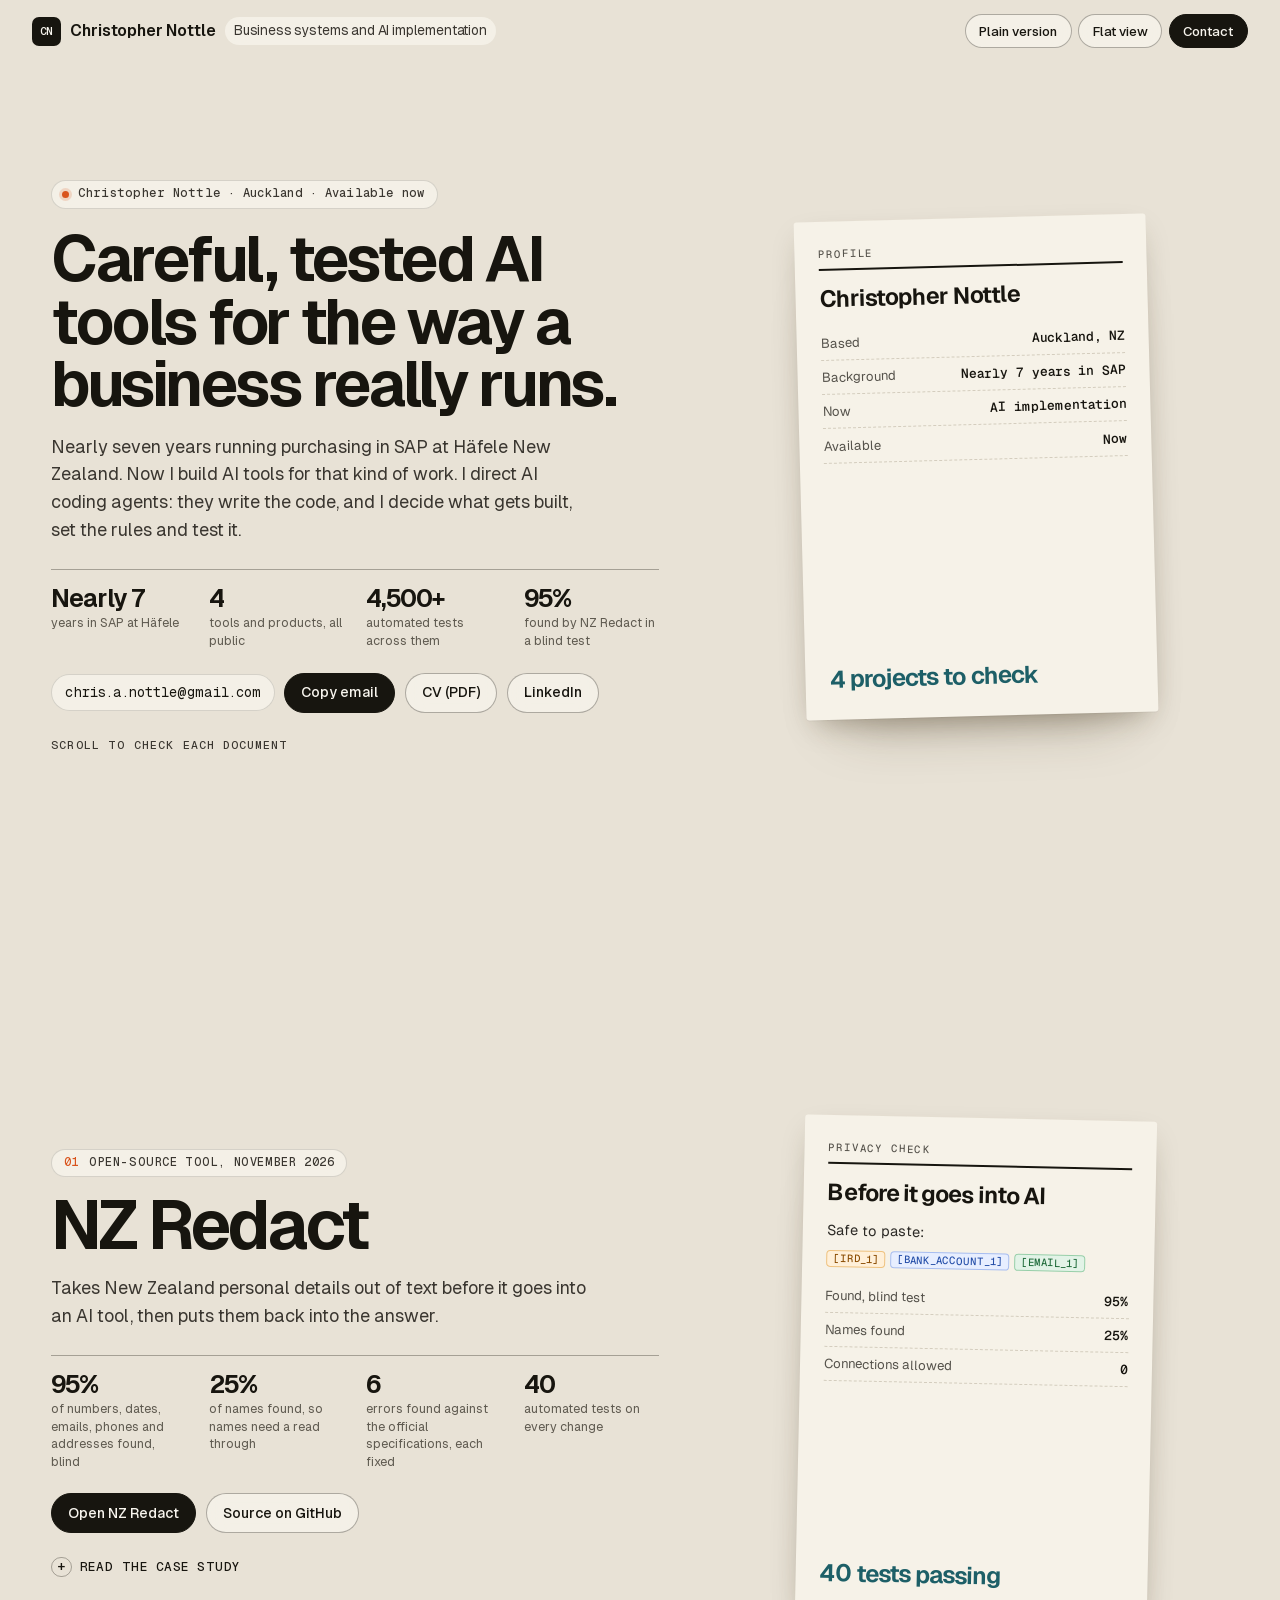
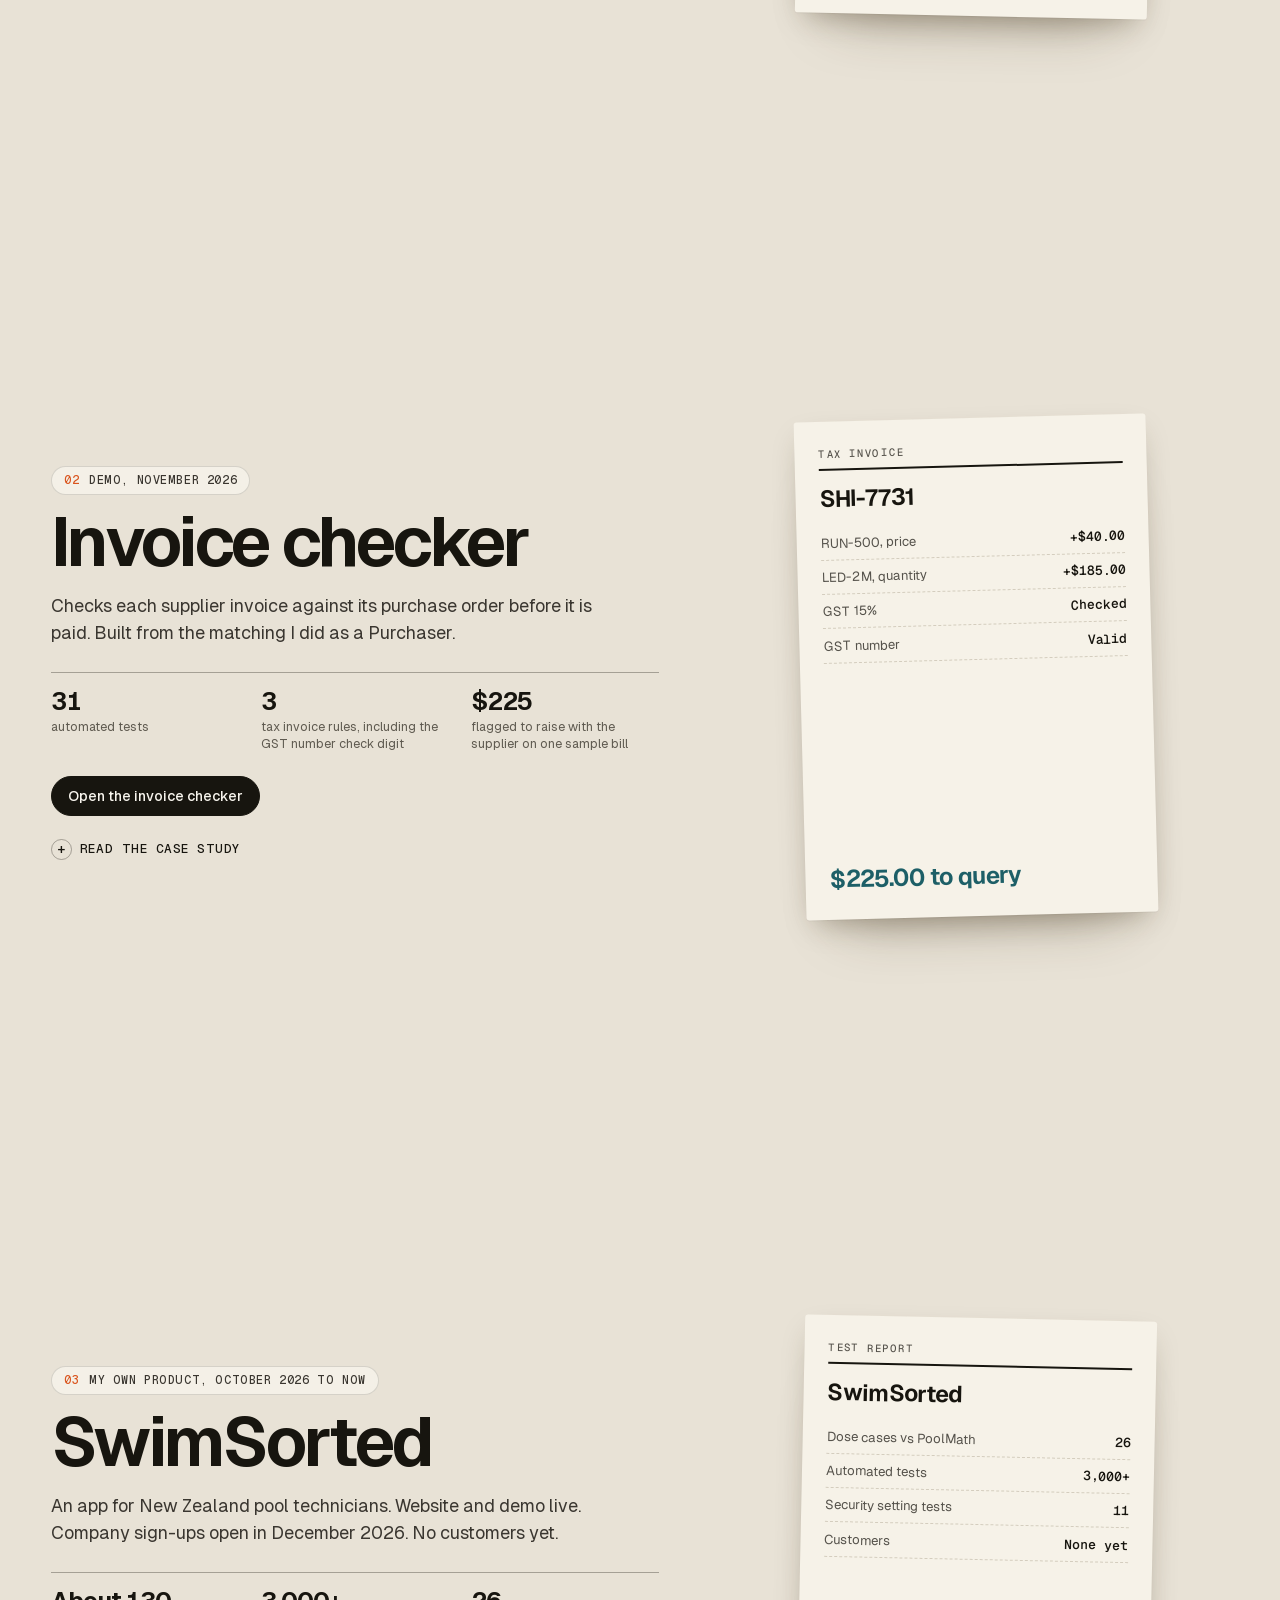
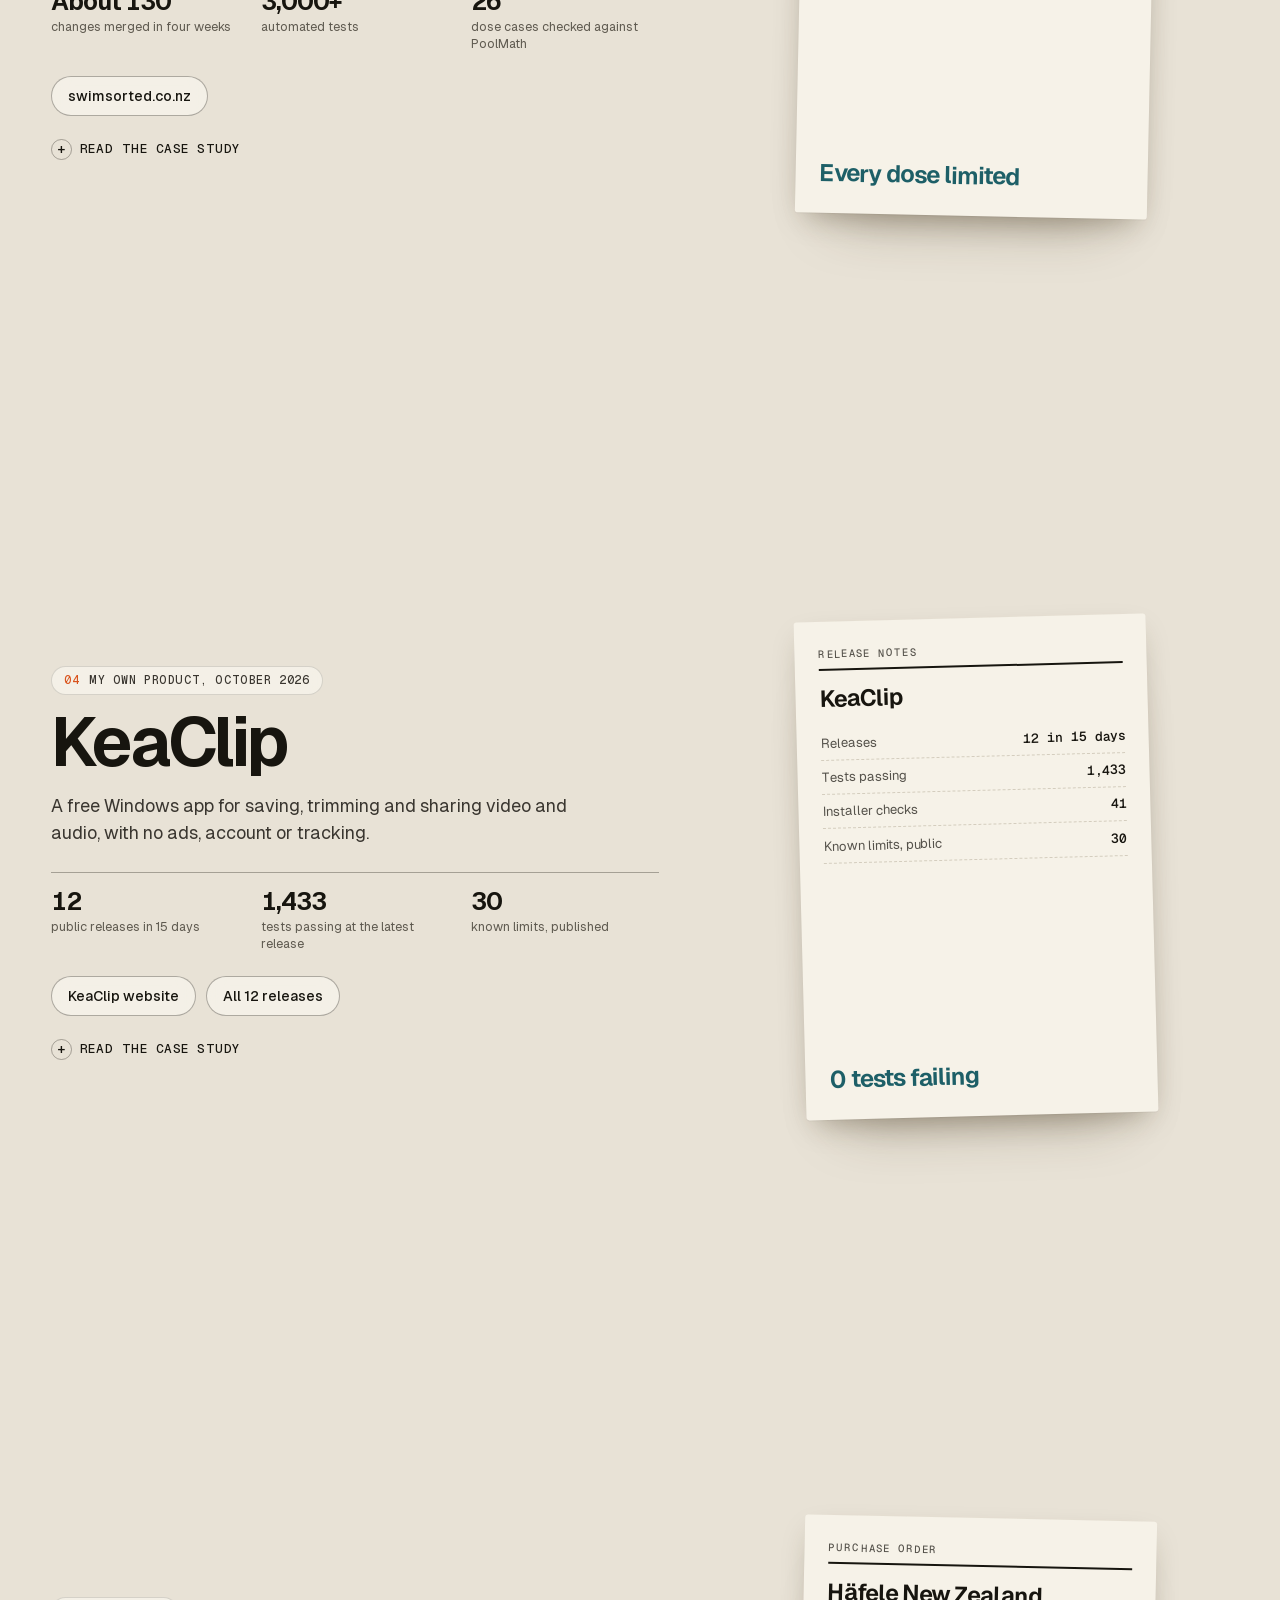
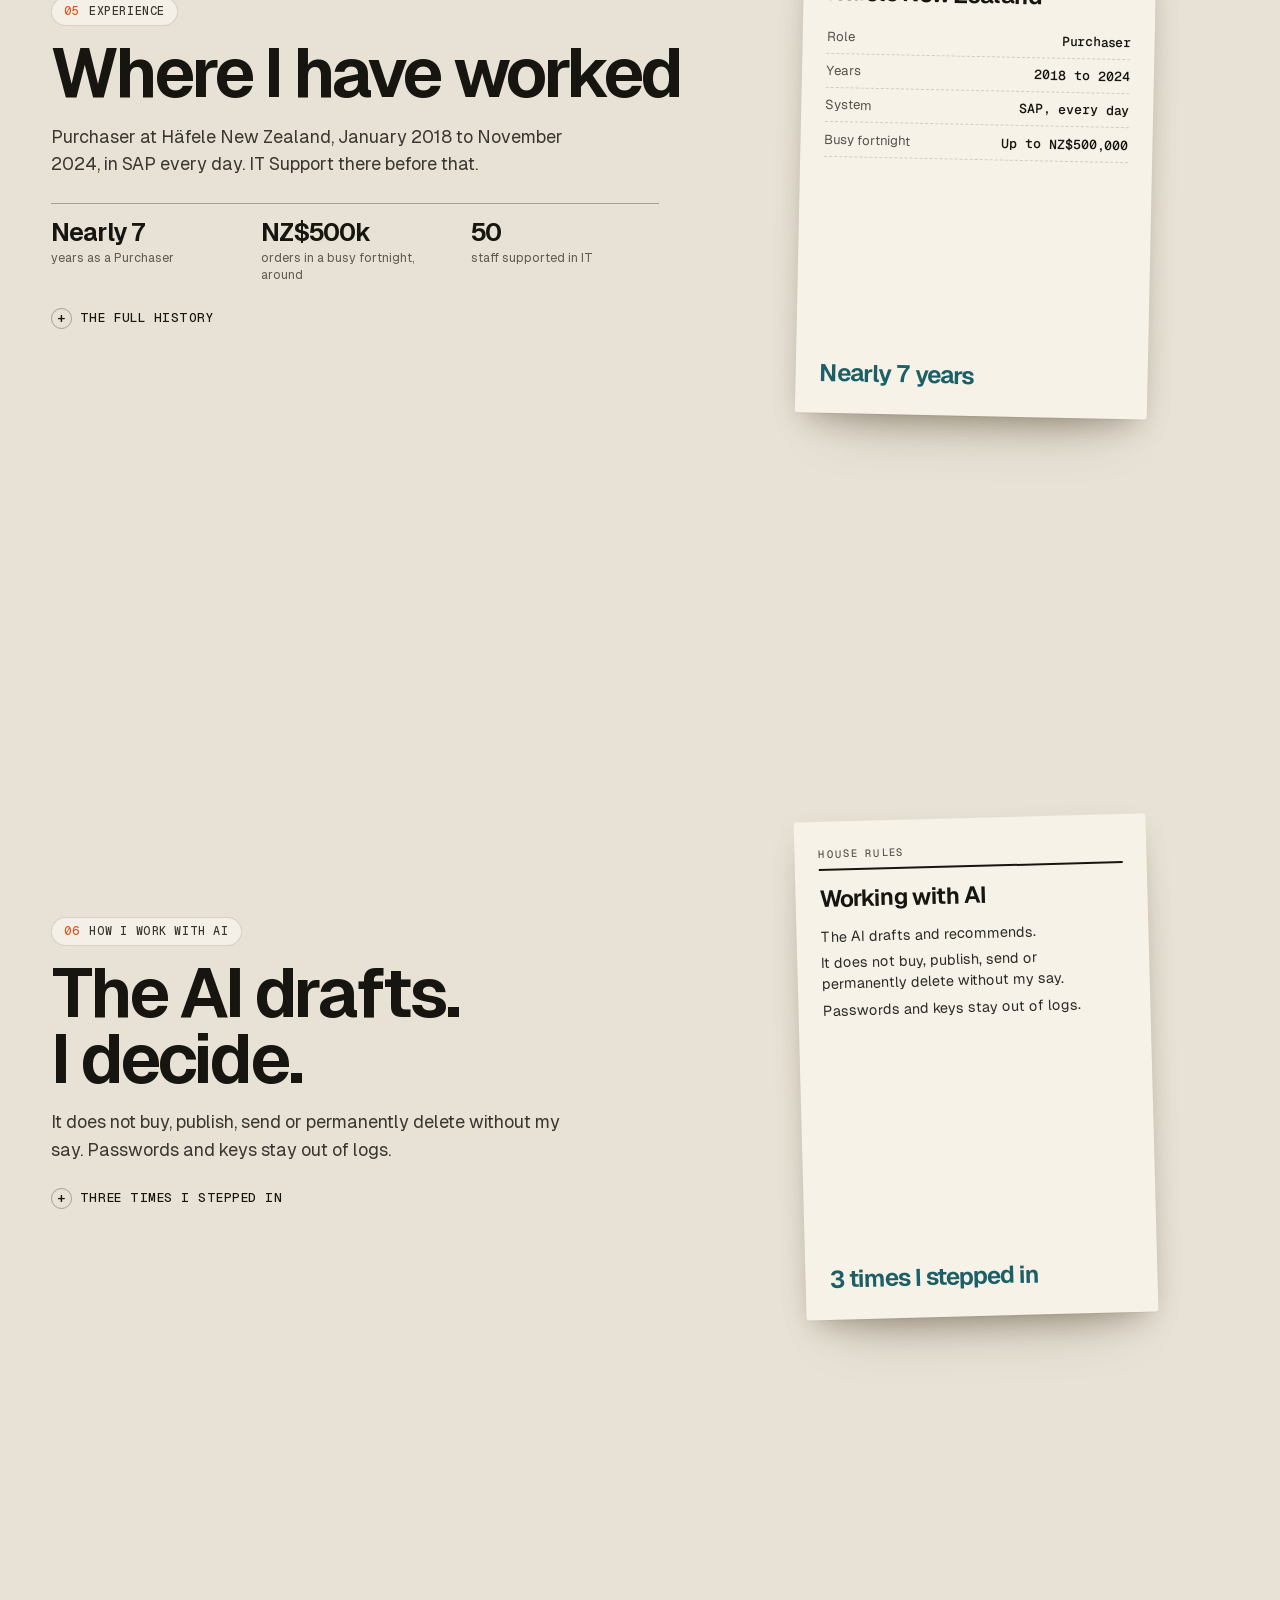
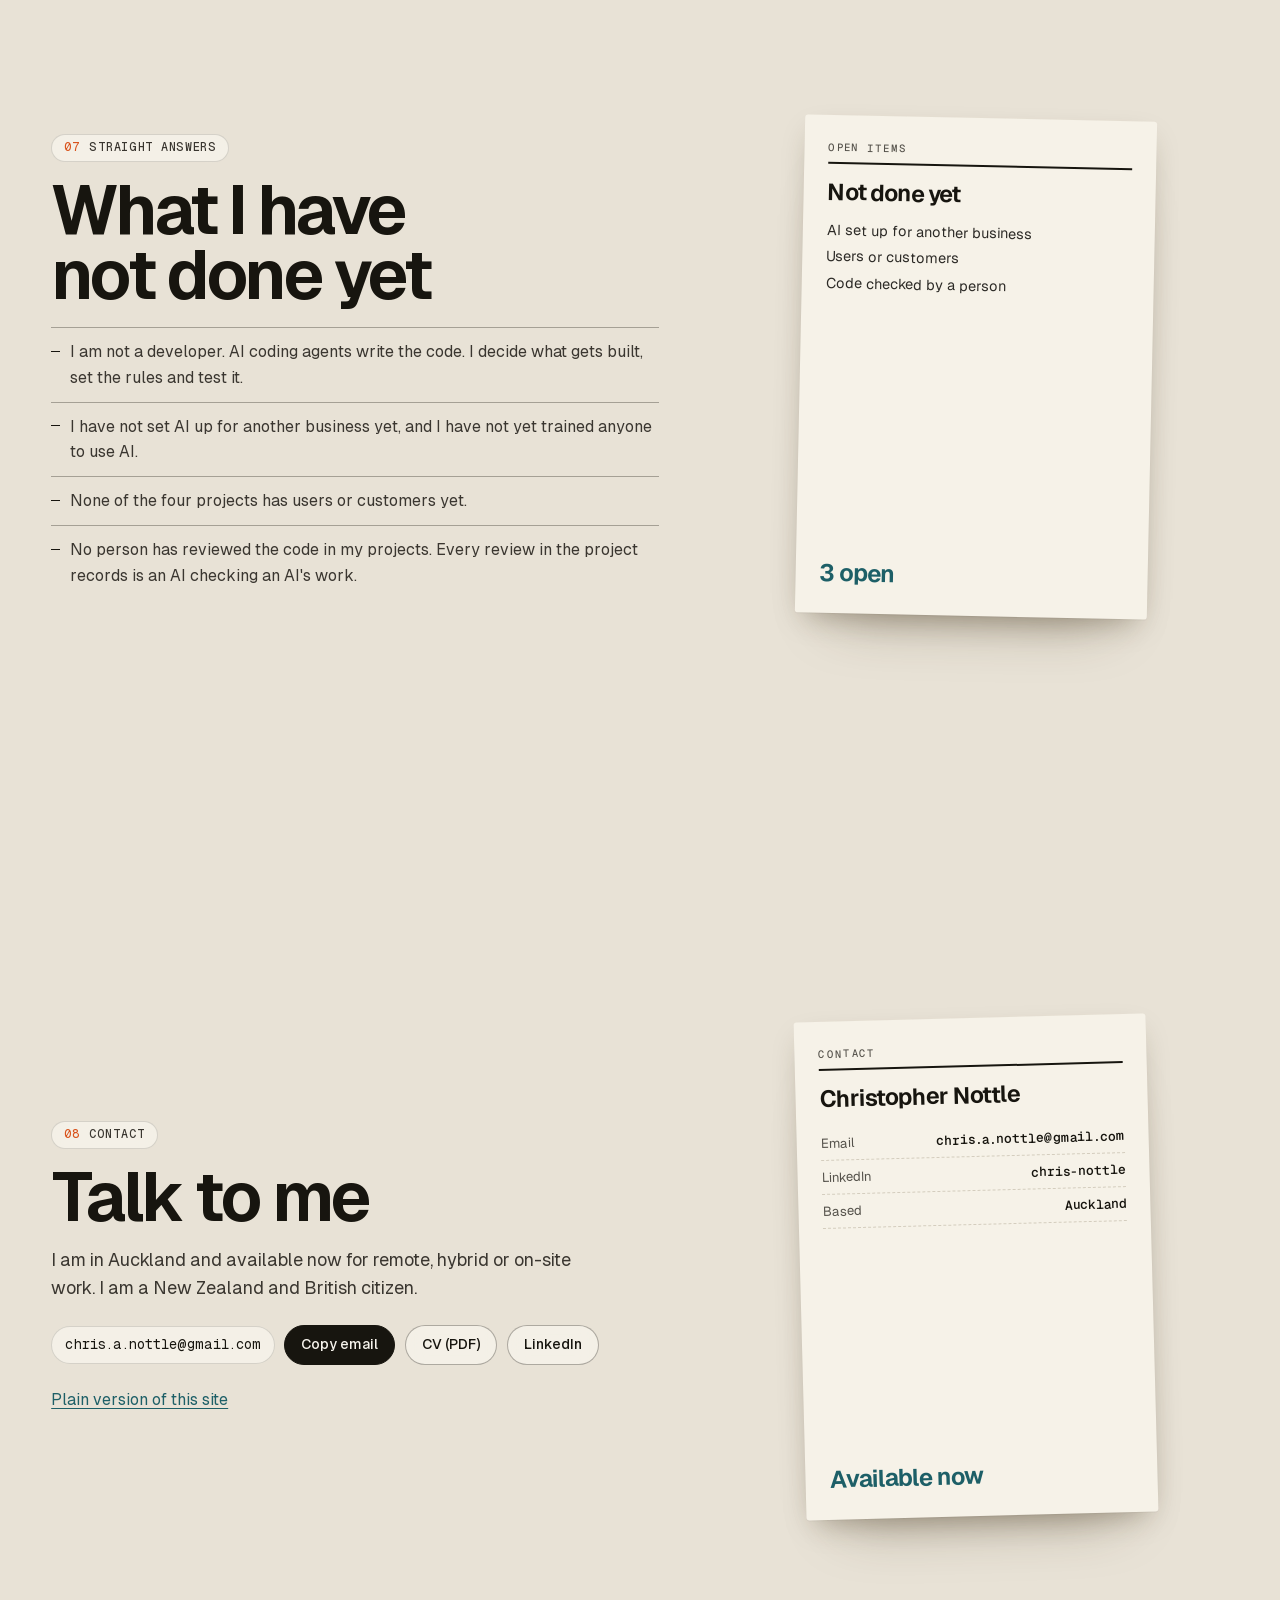
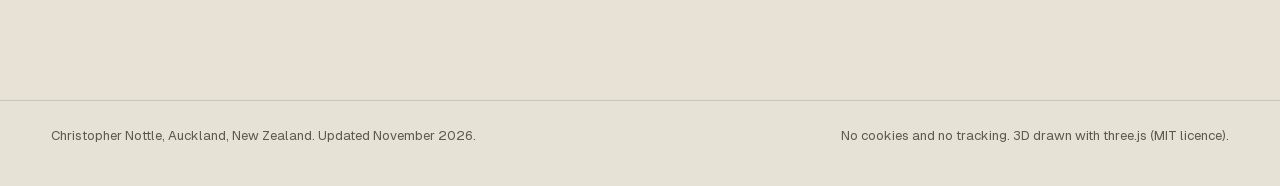
==== commit 9ee11a1f: "3D page: lighter start-up drawing, whole pile in frame on phones, steady profile label The desk grai" ====
--- a/3d/index.html
+++ b/3d/index.html
@@ -34,7 +34,7 @@
   <main id="main">
     <section class="stop" id="top" data-name="Profile" aria-labelledby="hero-h">
       <div class="panel">
-        <p class="kicker"><span class="dot" aria-hidden="true"></span><span class="k-name">Christopher Nottle · </span>Auckland · Available now</p>
+        <p class="kicker"><span class="dot" aria-hidden="true"></span><span><span class="k-name">Christopher Nottle · </span>Auckland · Available now</span></p>
         <h1 id="hero-h">Careful, tested AI tools for the way a business really runs.</h1>
         <p class="lede">Nearly seven years running purchasing in SAP at Häfele New Zealand. Now I build AI tools for that kind of work. I direct AI coding agents: they write the code, and I decide what gets built, set the rules and test it.</p>
         <dl class="facts">
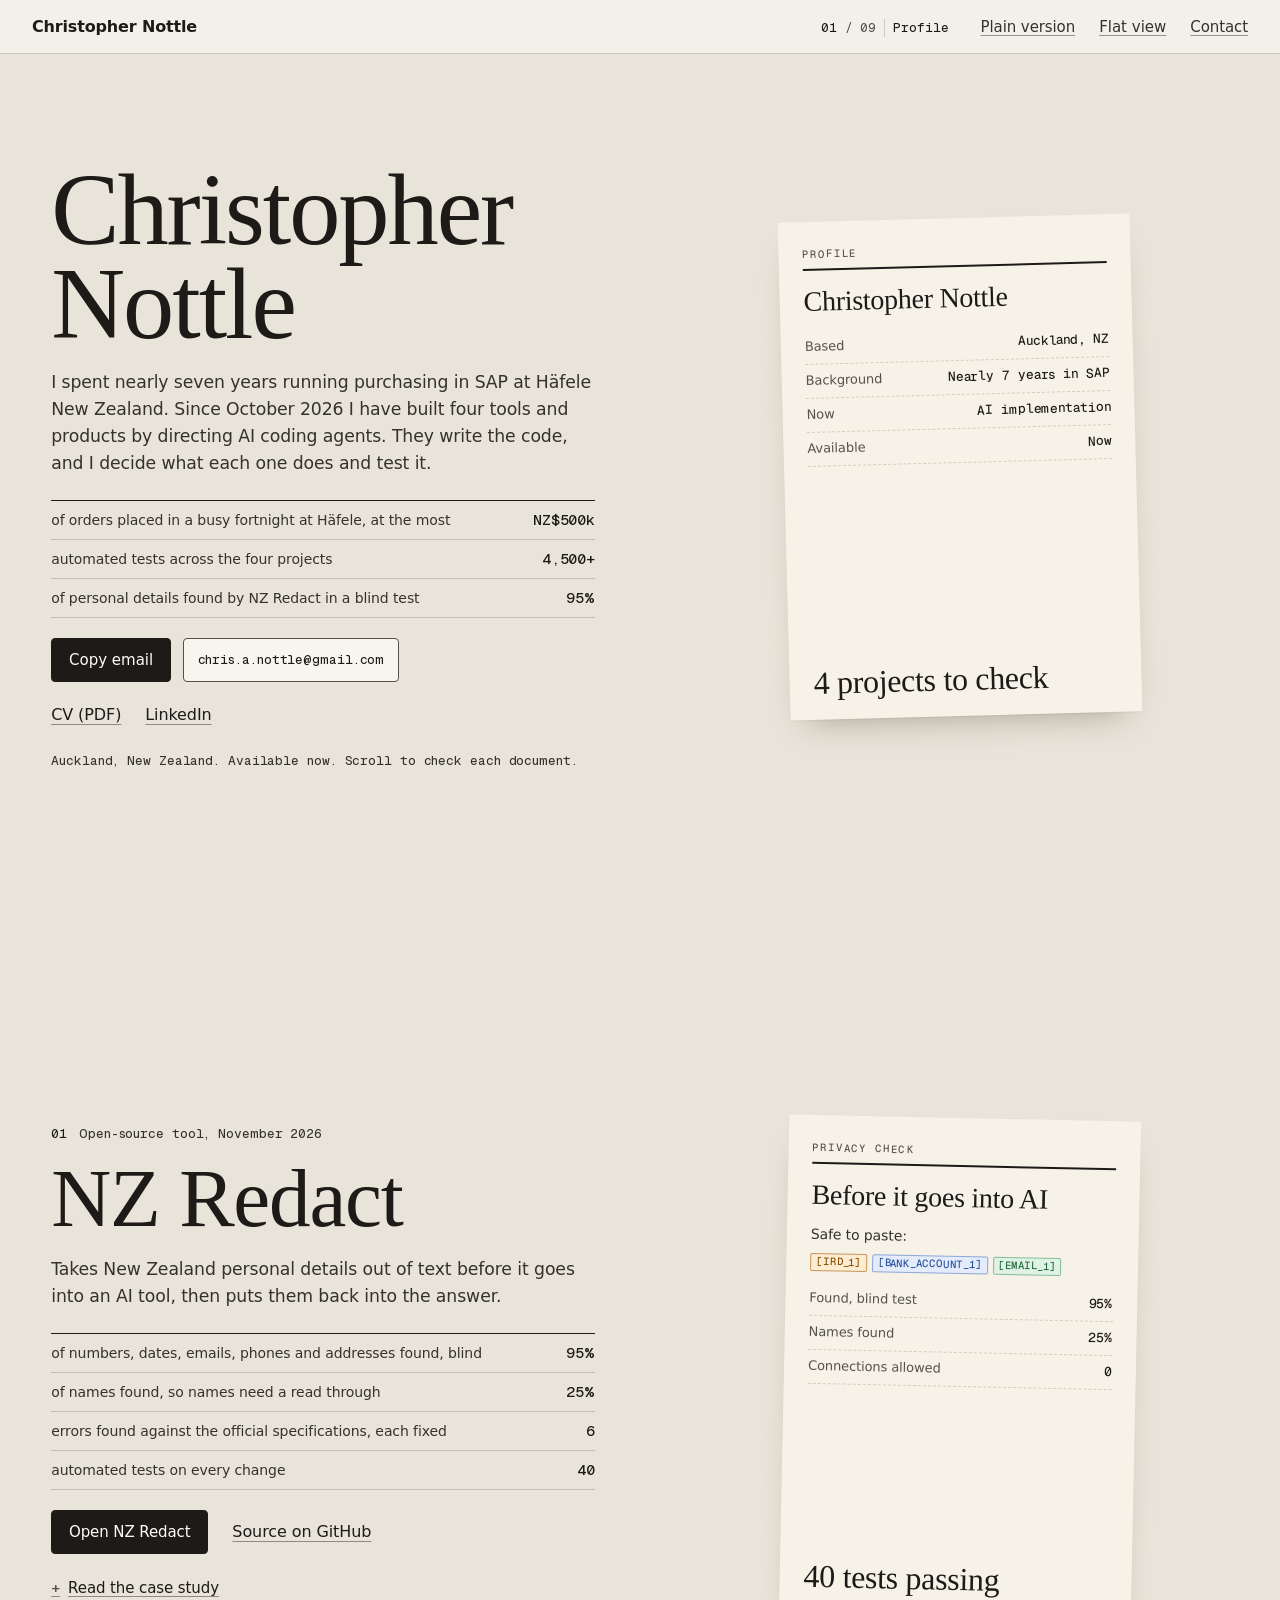
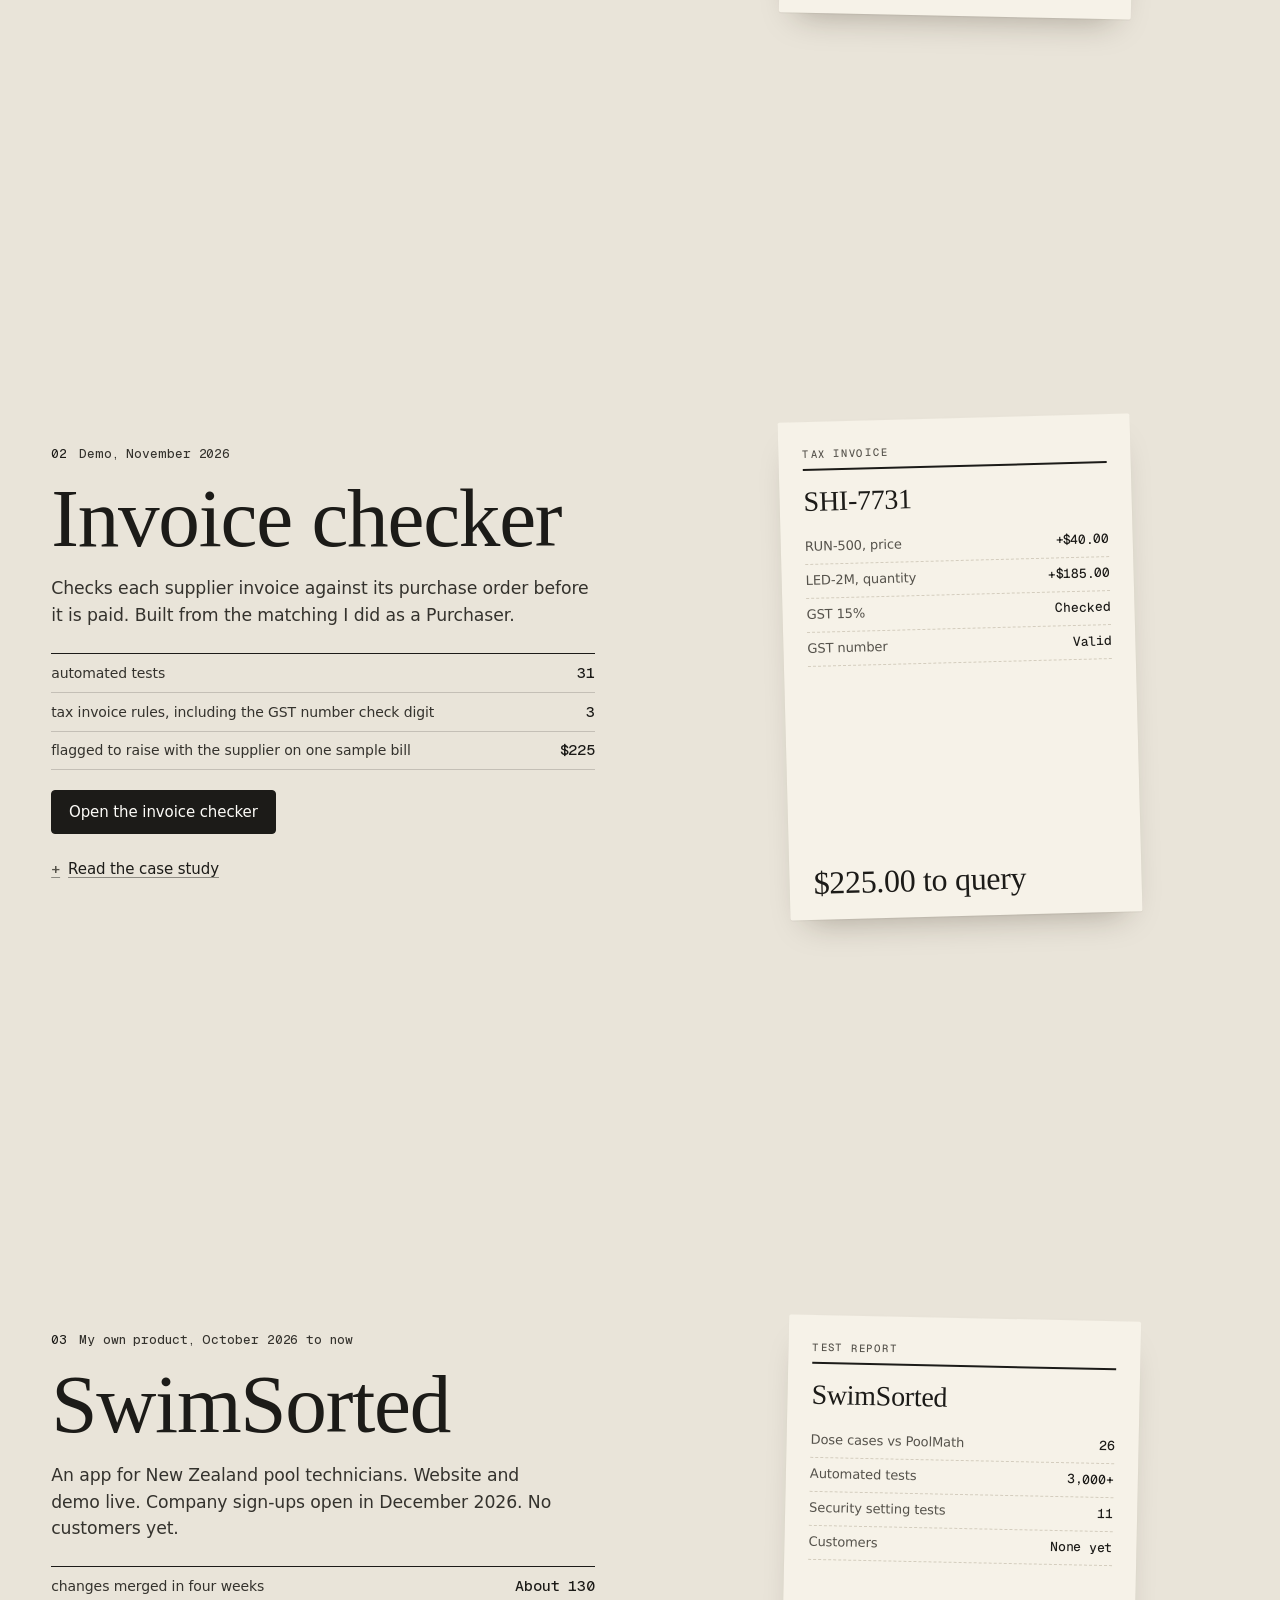
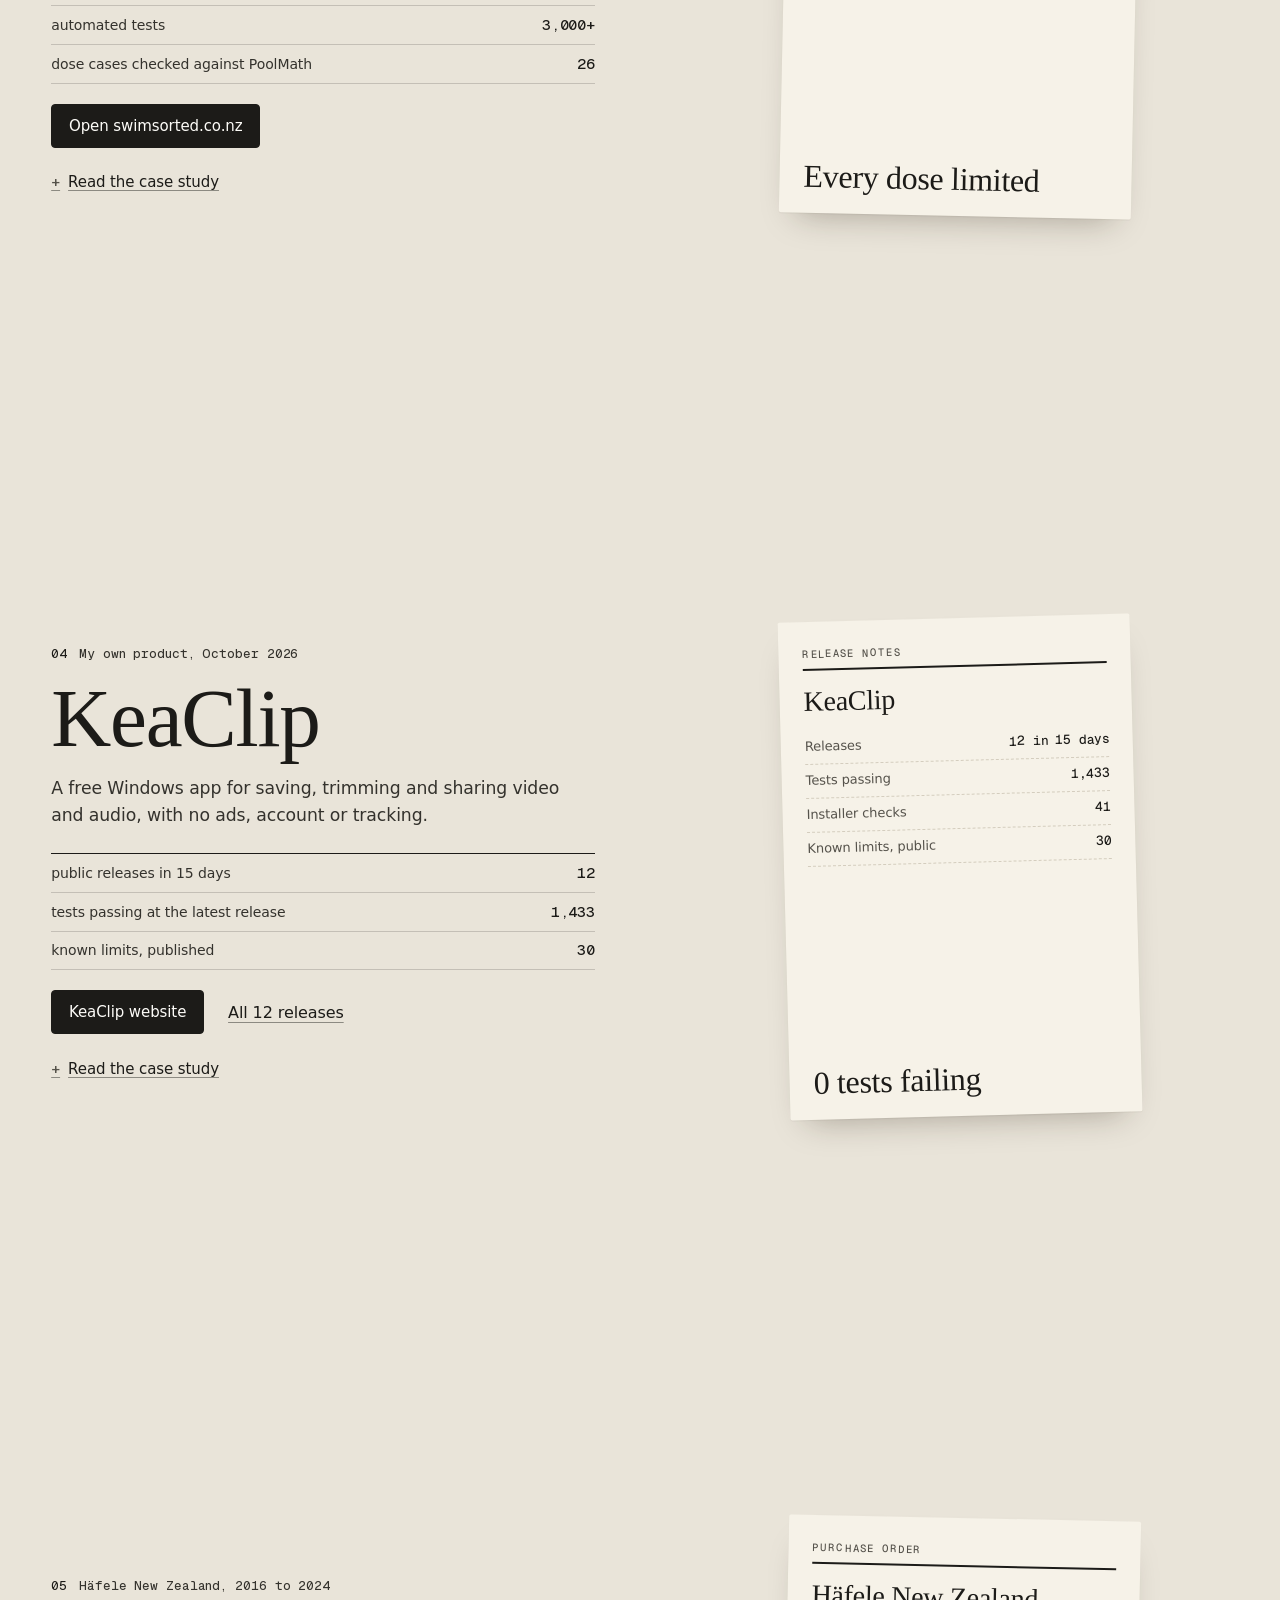
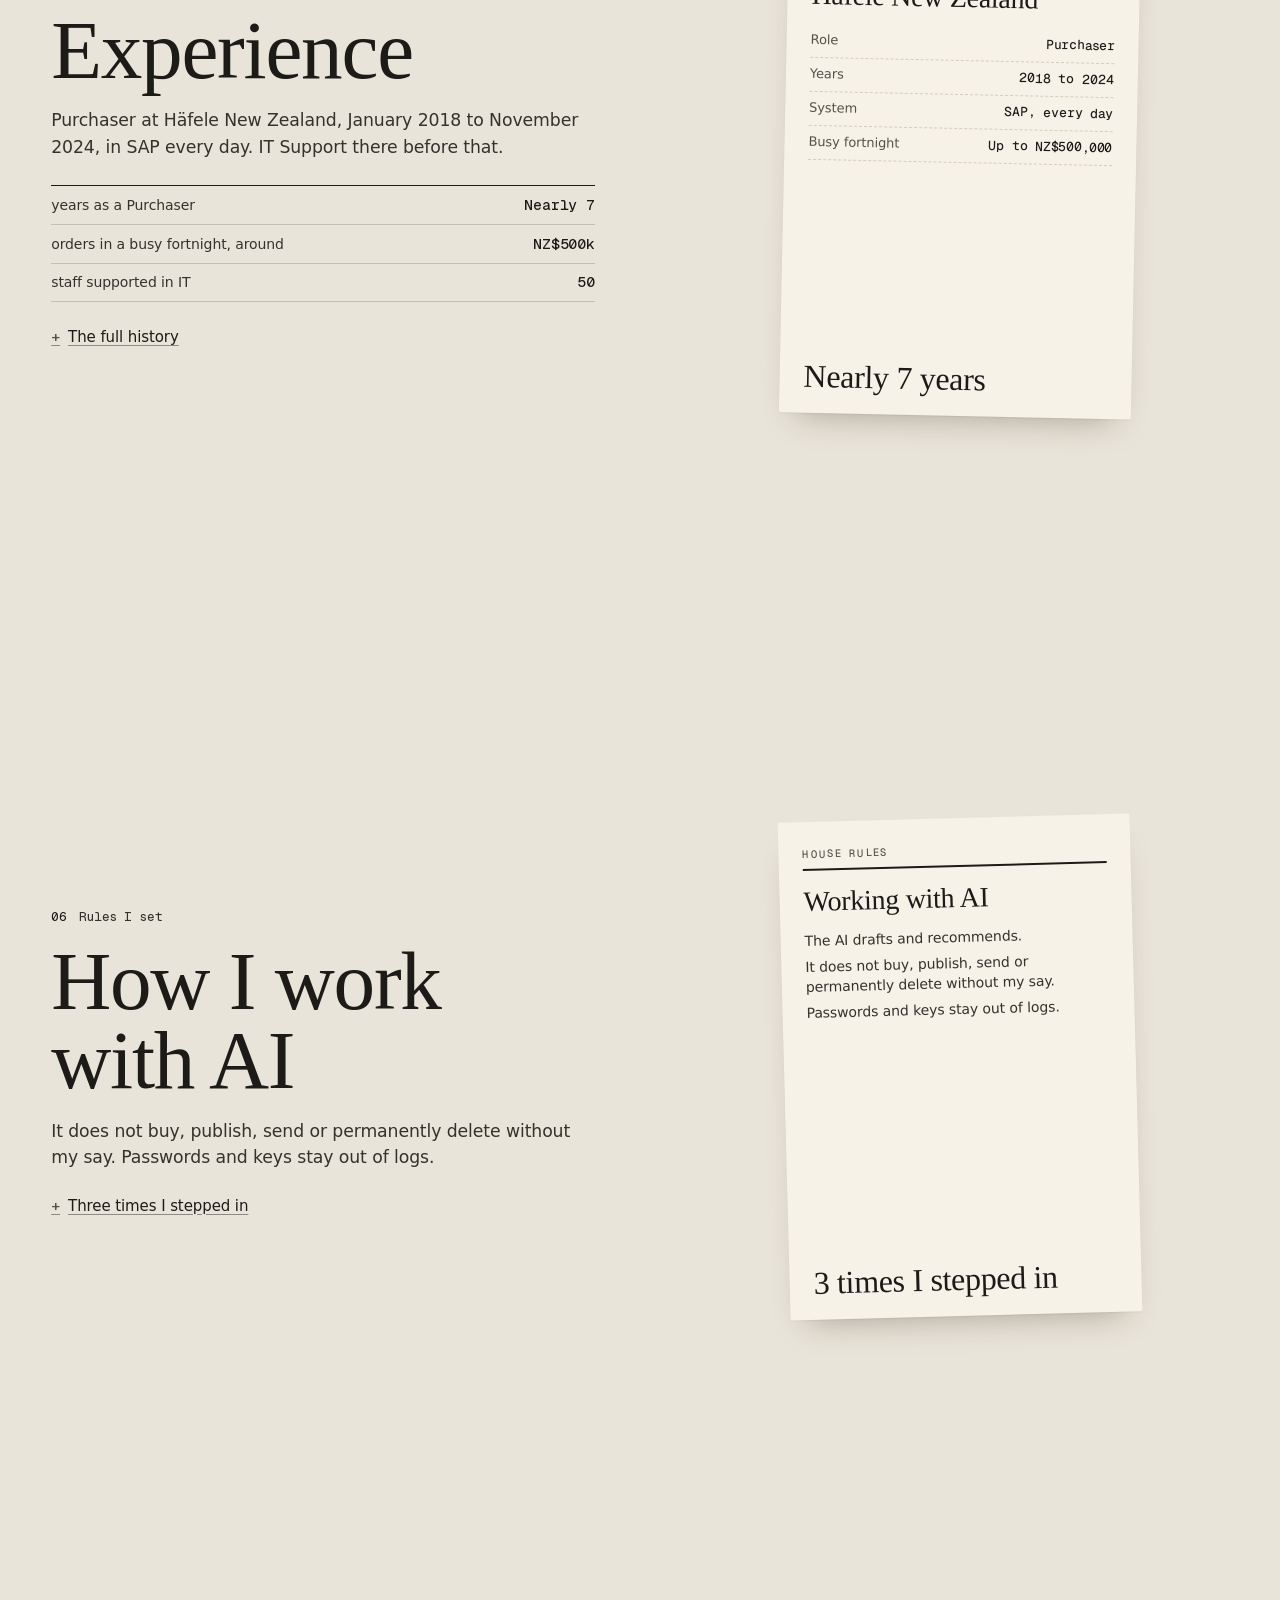
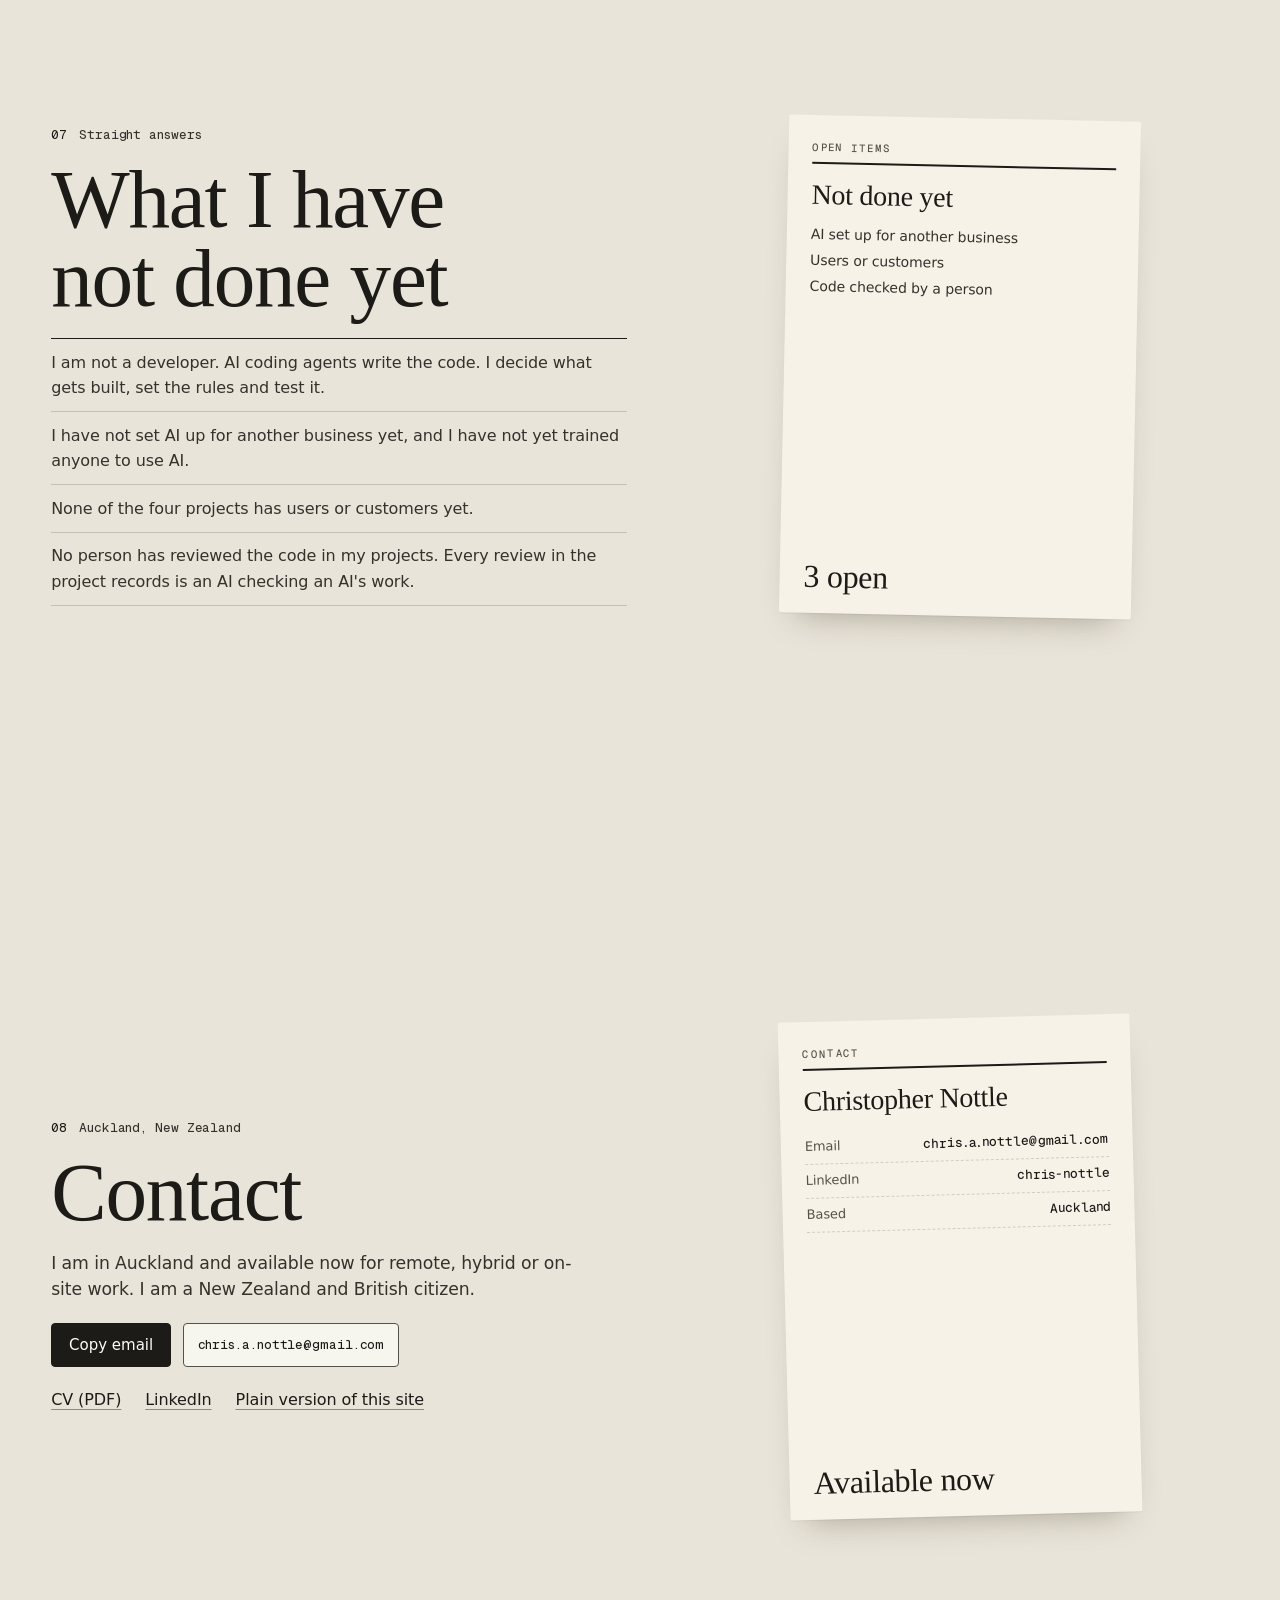
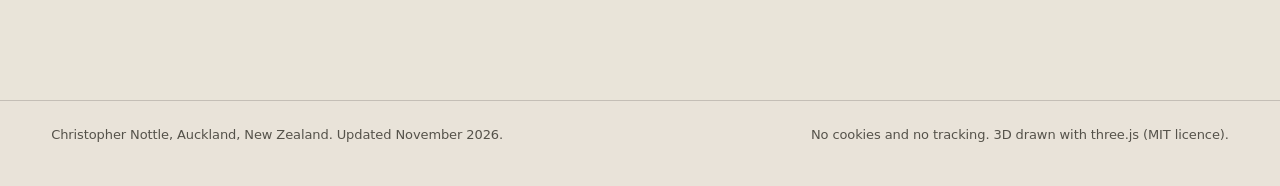
==== commit fa6772b9: "Redesign both portfolios as a ledger on paper: serif name, hairline rules, figures as rows The name " ====
--- a/3d/index.html
+++ b/3d/index.html
@@ -11,7 +11,8 @@
   <meta property="og:title" content="Christopher Nottle | 3D portfolio">
   <meta property="og:image" content="https://langkurst.github.io/cn-op7qz/assets/img/og-portfolio.png">
   <link rel="icon" href="../assets/img/favicon.png" type="image/png">
-  <link rel="preload" href="../assets/fonts/Geist-Variable.woff2" as="font" type="font/woff2" crossorigin>
+  <link rel="preload" href="../assets/fonts/instrument-serif-latin-400-normal.woff2" as="font" type="font/woff2" crossorigin>
+  <link rel="preload" href="../assets/fonts/inter-latin-wght-normal.woff2" as="font" type="font/woff2" crossorigin>
   <link rel="preload" href="../assets/fonts/GeistMono-Variable.woff2" as="font" type="font/woff2" crossorigin>
   <link rel="stylesheet" href="style.css">
   <script type="module" src="boot.js"></script>
@@ -21,36 +22,32 @@
   <canvas id="scene" aria-hidden="true"></canvas>
 
   <header class="bar">
-    <a class="bar-name" href="#top"><span class="bar-mark" aria-hidden="true">CN</span><span>Christopher Nottle</span><span class="bar-role">Business systems and AI implementation</span></a>
+    <a class="bar-name" href="#top">Christopher Nottle</a>
+    <p class="index" aria-hidden="true"><span class="index-n" data-index-n>01</span><span class="index-of">/ 09</span><span class="index-name" data-index-name>Profile</span></p>
     <nav class="bar-end" aria-label="Site">
-      <a class="pill" href="../index.html">Plain version</a>
-      <button type="button" class="pill needs-js" data-view-toggle>Flat view</button>
-      <a class="pill pill-ink" href="#contact">Contact</a>
+      <a href="../index.html">Plain version</a>
+      <button type="button" class="link-button needs-js" data-view-toggle>Flat view</button>
+      <a href="#contact">Contact</a>
     </nav>
   </header>
 
-  <div class="index" aria-hidden="true"><span class="index-n" data-index-n>01</span><span class="index-of">/ 09</span><span class="index-rule"></span><span class="index-name" data-index-name>Profile</span></div>
-
   <main id="main">
     <section class="stop" id="top" data-name="Profile" aria-labelledby="hero-h">
       <div class="panel">
-        <p class="kicker"><span class="dot" aria-hidden="true"></span><span><span class="k-name">Christopher Nottle · </span>Auckland · Available now</span></p>
-        <h1 id="hero-h">Careful, tested AI tools for the way a business really runs.</h1>
-        <p class="lede">Nearly seven years running purchasing in SAP at Häfele New Zealand. Now I build AI tools for that kind of work. I direct AI coding agents: they write the code, and I decide what gets built, set the rules and test it.</p>
-        <dl class="facts">
-          <div><dt>Nearly 7</dt><dd>years in SAP at Häfele</dd></div>
-          <div><dt>4</dt><dd>tools and products, all public</dd></div>
-          <div><dt>4,500+</dt><dd>automated tests across them</dd></div>
-          <div><dt>95%</dt><dd>found by NZ Redact in a blind test</dd></div>
+        <h1 id="hero-h">Christopher Nottle</h1>
+        <p class="lede">I spent nearly seven years running purchasing in SAP at Häfele New Zealand. Since October 2026 I have built four tools and products by directing AI coding agents. They write the code, and I decide what each one does and test it.</p>
+        <dl class="facts">
+          <div><dt>NZ$500k</dt><dd>of orders placed in a busy fortnight at Häfele, at the most</dd></div>
+          <div><dt>4,500+</dt><dd>automated tests across the four projects</dd></div>
+          <div><dt>95%</dt><dd>of personal details found by NZ Redact in a blind test</dd></div>
         </dl>
         <div class="reach">
+          <button type="button" class="btn btn-ink needs-js" data-copy="chris.a.nottle@gmail.com" aria-describedby="email">Copy email</button>
           <span class="email" id="email">chris.a.nottle@gmail.com</span>
-          <button type="button" class="btn btn-ink needs-js" data-copy="chris.a.nottle@gmail.com" aria-describedby="email">Copy email</button>
-          <a class="btn" href="../Christopher_Nottle_CV.pdf" download>CV (PDF)</a>
-          <a class="btn" href="https://www.linkedin.com/in/chris-nottle" rel="noopener">LinkedIn</a>
           <span class="visually-hidden" role="status" data-copy-status></span>
         </div>
-        <p class="cue" aria-hidden="true">Scroll to check each document</p>
+        <p class="links"><a href="../Christopher_Nottle_CV.pdf" download>CV (PDF)</a> <a href="https://www.linkedin.com/in/chris-nottle" rel="noopener">LinkedIn</a></p>
+        <p class="cue" aria-hidden="true">Auckland, New Zealand. Available now. Scroll to check each document.</p>
       </div>
       <div class="paper" aria-hidden="true">
         <p class="p-label">Profile</p>
@@ -74,7 +71,7 @@
           <div><dt>6</dt><dd>errors found against the official specifications, each fixed</dd></div>
           <div><dt>40</dt><dd>automated tests on every change</dd></div>
         </dl>
-        <p class="links"><a class="btn btn-ink" href="https://langkurst.github.io/nz-redact/">Open NZ Redact</a> <a class="btn" href="https://github.com/Langkurst/nz-redact" rel="noopener">Source on GitHub</a></p>
+        <p class="links"><a class="btn btn-ink" href="https://langkurst.github.io/nz-redact/">Open NZ Redact</a> <a href="https://github.com/Langkurst/nz-redact" rel="noopener">Source on GitHub</a></p>
         <details class="more">
           <summary>Read the case study</summary>
           <dl class="grid">
@@ -139,7 +136,7 @@
           <div><dt>3,000+</dt><dd>automated tests</dd></div>
           <div><dt>26</dt><dd>dose cases checked against PoolMath</dd></div>
         </dl>
-        <p class="links"><a class="btn" href="https://swimsorted.co.nz" rel="noopener">swimsorted.co.nz</a></p>
+        <p class="links"><a class="btn btn-ink" href="https://swimsorted.co.nz" rel="noopener">Open swimsorted.co.nz</a></p>
         <details class="more">
           <summary>Read the case study</summary>
           <dl class="grid">
@@ -171,7 +168,7 @@
           <div><dt>1,433</dt><dd>tests passing at the latest release</dd></div>
           <div><dt>30</dt><dd>known limits, published</dd></div>
         </dl>
-        <p class="links"><a class="btn" href="https://langkurst.github.io/KeaClip/" rel="noopener">KeaClip website</a> <a class="btn" href="https://github.com/Langkurst/KeaClip/releases" rel="noopener">All 12 releases</a></p>
+        <p class="links"><a class="btn btn-ink" href="https://langkurst.github.io/KeaClip/" rel="noopener">KeaClip website</a> <a href="https://github.com/Langkurst/KeaClip/releases" rel="noopener">All 12 releases</a></p>
         <details class="more">
           <summary>Read the case study</summary>
           <dl class="grid">
@@ -195,8 +192,8 @@
 
     <section class="stop" data-name="Experience" aria-labelledby="work-h">
       <div class="panel">
-        <p class="meta"><span class="num">05</span> Experience</p>
-        <h2 id="work-h">Where I have worked</h2>
+        <p class="meta"><span class="num">05</span> Häfele New Zealand, 2016 to 2024</p>
+        <h2 id="work-h">Experience</h2>
         <p class="lede">Purchaser at Häfele New Zealand, January 2018 to November 2024, in SAP every day. IT Support there before that.</p>
         <dl class="facts">
           <div><dt>Nearly 7</dt><dd>years as a Purchaser</dd></div>
@@ -229,8 +226,8 @@
 
     <section class="stop" data-name="How I work with AI" aria-labelledby="ai-h">
       <div class="panel">
-        <p class="meta"><span class="num">06</span> How I work with AI</p>
-        <h2 id="ai-h">The AI drafts. I decide.</h2>
+        <p class="meta"><span class="num">06</span> Rules I set</p>
+        <h2 id="ai-h">How I work with AI</h2>
         <p class="lede">It does not buy, publish, send or permanently delete without my say. Passwords and keys stay out of logs.</p>
         <details class="more">
           <summary>Three times I stepped in</summary>
@@ -274,17 +271,15 @@
 
     <section class="stop" id="contact" data-name="Contact" aria-labelledby="contact-h">
       <div class="panel">
-        <p class="meta"><span class="num">08</span> Contact</p>
-        <h2 id="contact-h">Talk to me</h2>
+        <p class="meta"><span class="num">08</span> Auckland, New Zealand</p>
+        <h2 id="contact-h">Contact</h2>
         <p class="lede">I am in Auckland and available now for remote, hybrid or on-site work. I am a New Zealand and British citizen.</p>
         <div class="reach">
+          <button type="button" class="btn btn-ink needs-js" data-copy="chris.a.nottle@gmail.com" aria-describedby="email-2">Copy email</button>
           <span class="email" id="email-2">chris.a.nottle@gmail.com</span>
-          <button type="button" class="btn btn-ink needs-js" data-copy="chris.a.nottle@gmail.com" aria-describedby="email-2">Copy email</button>
-          <a class="btn" href="../Christopher_Nottle_CV.pdf" download>CV (PDF)</a>
-          <a class="btn" href="https://www.linkedin.com/in/chris-nottle" rel="noopener">LinkedIn</a>
           <span class="visually-hidden" role="status" data-copy-status></span>
         </div>
-        <p class="links"><a href="../index.html">Plain version of this site</a></p>
+        <p class="links"><a href="../Christopher_Nottle_CV.pdf" download>CV (PDF)</a> <a href="https://www.linkedin.com/in/chris-nottle" rel="noopener">LinkedIn</a> <a href="../index.html">Plain version of this site</a></p>
       </div>
       <div class="paper" aria-hidden="true">
         <p class="p-label">Contact</p>
--- a/3d/style.css
+++ b/3d/style.css
@@ -1,167 +1,179 @@
 /*
-  3D portfolio styles. The page reads fully without the 3D scene:
+  3D portfolio styles, from DESIGN.md (kept on this PC): the same ledger-on-paper design as the plain page.
+  The page reads fully without the 3D scene:
   html.three  = the WebGL desk is running behind the text
   html.flat   = no 3D (reduced motion, no WebGL, data saver, or the visitor chose it); paper cards show instead
-  Direction: a desk in late-afternoon sun. The scene is the page; text sits on it lightly, like a caption:
-  a big title, one line, the key figures, and the full case one click away.
+  The scene is the page. Text sits on it like a caption. The top bar is the only floating layer, and the only glass.
 */
-@font-face { font-family: "Geist"; src: url("../assets/fonts/Geist-Variable.woff2") format("woff2"); font-weight: 100 900; font-display: block; }
+@font-face { font-family: "Instrument Serif"; src: url("../assets/fonts/instrument-serif-latin-400-normal.woff2") format("woff2"); font-weight: 400; font-style: normal; font-display: block; }
+@font-face { font-family: "Inter"; src: url("../assets/fonts/inter-latin-wght-normal.woff2") format("woff2"); font-weight: 100 900; font-display: block; }
 @font-face { font-family: "Geist Mono"; src: url("../assets/fonts/GeistMono-Variable.woff2") format("woff2"); font-weight: 100 900; font-display: block; }
 
 :root {
   color-scheme: light;
-  --bg: #e8e2d6;
-  --text: #17150f;
-  --body: #3a3630;
-  --muted: #5f5a50;
-  --line: rgba(23, 21, 15, .14);
-  --line-strong: rgba(23, 21, 15, .32);
-  --glass: rgba(248, 245, 238, .72);
-  --ink: #17150f;
-  --ink-text: #f8f5ee;
-  --accent: #1d5f67;
-  --signal: #d9531c;
+  --bg: #e9e4d9;
+  --text: #1c1b18;
+  --body: #34322d;
+  --muted: #55524a;
+  --line: rgba(28, 27, 24, .18);
+  --rule: #1c1b18;
+  --accent: #b23a1f;
+  --btn: #1c1b18;
+  --btn-ink: #fdfcf8;
   --paper: #f6f2e8;
-  --paper-ink: #17150f;
   --paper-muted: #55524b;
-  --paper-accent: #1d5f67;
-  --sans: "Geist", "Segoe UI", system-ui, -apple-system, Arial, sans-serif;
+  --hair: .5px;
+  --serif: "Instrument Serif", Georgia, serif;
+  --sans: "Inter", "Segoe UI", system-ui, -apple-system, Arial, sans-serif;
   --mono: "Geist Mono", ui-monospace, "Cascadia Mono", Consolas, monospace;
-  --ease: cubic-bezier(.2, .7, .2, 1);
+  --ease-small: cubic-bezier(.2, .8, .2, 1);
+  --ease-big: cubic-bezier(.65, .05, 0, 1);
 }
 
 *, *::before, *::after { box-sizing: border-box; }
 html { -webkit-text-size-adjust: 100%; text-size-adjust: 100%; }
-body { margin: 0; background: var(--bg); color: var(--text); font: 400 1rem/1.6 var(--sans); overflow-x: hidden; -webkit-font-smoothing: antialiased; }
-h1, h2 { font-family: var(--sans); font-weight: 650; margin: 0; text-wrap: balance; color: var(--text); }
-h1 { font-size: clamp(2.5rem, 5vw, 4.4rem); letter-spacing: -.055em; line-height: .98; }
-h2 { font-size: clamp(2.6rem, 5.4vw, 4.8rem); letter-spacing: -.055em; line-height: .95; }
-p { margin: 0 0 1em; }
+body {
+  margin: 0; background: var(--bg); color: var(--text); overflow-x: hidden;
+  font: 450 1rem/1.6 var(--sans); letter-spacing: -.006em; font-feature-settings: "cv01", "ss03";
+  -webkit-font-smoothing: antialiased;
+}
+h1, h2 { font-family: var(--serif); font-weight: 400; margin: 0; text-wrap: balance; color: var(--text); }
+h1 { font-size: clamp(3.75rem, 8vw, 6.875rem); line-height: .92; letter-spacing: -.02em; }
+h2 { font-size: clamp(3.25rem, 6.5vw, 5.5rem); line-height: .95; letter-spacing: -.015em; }
+p { margin: 0 0 1em; text-wrap: pretty; }
 p:last-child { margin-bottom: 0; }
-a { color: var(--accent); text-underline-offset: .18em; }
-:focus-visible { outline: 2px solid var(--signal); outline-offset: 3px; border-radius: 4px; }
+a { color: var(--text); text-decoration: underline; text-decoration-color: rgba(28, 27, 24, .45); text-decoration-thickness: 1px; text-underline-offset: .22em; transition: text-decoration-color .15s var(--ease-small); }
+a:hover { text-decoration-color: currentColor; }
+:focus-visible { outline: 3px solid var(--accent); outline-offset: 3px; border-radius: 2px; }
 .visually-hidden { position: absolute; width: 1px; height: 1px; overflow: hidden; clip: rect(0 0 0 0); clip-path: inset(50%); white-space: nowrap; }
-.skip { position: absolute; left: 1rem; top: -4rem; z-index: 20; padding: .6rem 1rem; background: var(--ink); color: var(--ink-text); border-radius: 6px; font-weight: 600; text-decoration: none; }
+.skip { position: absolute; left: 1rem; top: -4rem; z-index: 20; padding: .6rem 1rem; background: var(--btn); color: var(--btn-ink); border-radius: 4px; font-weight: 590; text-decoration: none; }
 .skip:focus { top: 1rem; }
 
 /* ---------- the scene sits behind everything ---------- */
-#scene { position: fixed; inset: 0; width: 100%; height: 100%; display: block; opacity: 0; transition: opacity 1.2s var(--ease); pointer-events: none; }
+#scene { position: fixed; inset: 0; width: 100%; height: 100%; display: block; opacity: 0; transition: opacity 1.2s var(--ease-big); pointer-events: none; }
 html.three #scene.ready { opacity: 1; }
 html.flat #scene { display: none; }
 
-/* ---------- top bar: small and quiet, like the reference sections ---------- */
-.bar { position: fixed; top: 0; left: 0; right: 0; z-index: 10; display: flex; align-items: center; gap: .5rem 1rem; flex-wrap: wrap; padding: .9rem clamp(1rem, 3vw, 2rem); }
-.bar-name { display: inline-flex; align-items: center; gap: .6rem; margin-right: auto; color: var(--text); text-decoration: none; font-weight: 600; letter-spacing: -.01em; }
-.bar-mark { display: inline-grid; place-items: center; width: 1.8rem; height: 1.8rem; border-radius: 7px; background: var(--ink); color: var(--ink-text); font: 600 .7rem/1 var(--mono); }
-.bar-role { color: var(--body); font-weight: 400; font-size: .85rem; padding: .2rem .55rem; border-radius: 999px; background: var(--glass); -webkit-backdrop-filter: blur(10px); backdrop-filter: blur(10px); }
-.bar-end { display: flex; gap: .4rem; }
-.pill { display: inline-flex; align-items: center; min-height: 2.1rem; padding: .3rem .85rem; border-radius: 999px; border: 1px solid var(--line-strong); background: var(--glass); -webkit-backdrop-filter: blur(10px); backdrop-filter: blur(10px); color: var(--text); font: 500 .82rem/1 var(--sans); text-decoration: none; cursor: pointer; transition: background-color .15s var(--ease), border-color .15s var(--ease); }
-.pill:hover { background: #fff; border-color: var(--text); }
-.pill-ink { background: var(--ink); border-color: var(--ink); color: var(--ink-text); }
-.pill-ink:hover { background: #000; }
+/* ---------- the top bar: the one floating layer ---------- */
+.bar {
+  position: fixed; top: 0; left: 0; right: 0; z-index: 10;
+  display: flex; align-items: baseline; flex-wrap: wrap; gap: .25rem 2rem;
+  padding: .85rem clamp(1rem, 3vw, 2rem);
+  background: rgba(246, 244, 238, .74); -webkit-backdrop-filter: blur(12px); backdrop-filter: blur(12px);
+  border-bottom: var(--hair) solid var(--line);
+}
+.bar-name { margin-right: auto; font-weight: 590; letter-spacing: -.01em; text-decoration: none; }
+.index { margin: 0; display: flex; align-items: baseline; gap: .5rem; font: 450 .8125rem/1.4 var(--mono); color: var(--muted); font-variant-numeric: tabular-nums; }
+.index-n { color: var(--text); }
+.index-name { color: var(--text); padding-left: .5rem; border-left: var(--hair) solid var(--line); }
+.bar-end { display: flex; flex-wrap: wrap; gap: .25rem 1.5rem; font-size: .9375rem; }
+.bar-end a { color: var(--body); }
+.link-button { padding: 0; border: 0; background: none; cursor: pointer; font: inherit; color: var(--body); text-decoration: underline; text-decoration-color: rgba(28, 27, 24, .45); text-underline-offset: .22em; }
+.link-button:hover { color: var(--text); text-decoration-color: currentColor; }
 .needs-js { display: none; }
 html.three .needs-js, html.flat.js .needs-js { display: inline-flex; }
-
-/* ---------- running index, right edge ---------- */
-.index { position: fixed; right: clamp(1rem, 3vw, 2rem); bottom: clamp(1.25rem, 4vh, 2.25rem); z-index: 5; display: none; align-items: center; gap: .55rem; padding: .5rem .8rem; border-radius: 999px; background: var(--glass); -webkit-backdrop-filter: blur(10px); backdrop-filter: blur(10px); border: 1px solid var(--line); font: 500 .74rem/1 var(--mono); color: var(--muted); }
-.index-n { color: var(--text); font-size: .95rem; }
-.index-rule { width: 2.2rem; height: 1px; background: var(--line-strong); }
-.index-name { color: var(--text); letter-spacing: .02em; }
-html.three .index { display: flex; }
 
 /* ---------- each stop is one sheet ---------- */
 main { position: relative; z-index: 1; }
 .stop { min-height: 100vh; min-height: 100svh; display: grid; align-items: end; padding: 6rem clamp(1rem, 4vw, 3.5rem) clamp(2.5rem, 7vh, 4.5rem); gap: 2rem; }
-.panel { position: relative; width: min(40rem, 100%); }
+.panel { position: relative; width: min(38rem, 100%); }
 /* A soft wash of light behind the words, so they read cleanly over the desk without a box. */
-html.three .panel::before { content: ""; position: absolute; inset: -3.5rem -5rem -3rem -3.5rem; z-index: -1; background: radial-gradient(closest-side, rgba(247, 244, 236, .95), rgba(247, 244, 236, .82) 60%, rgba(247, 244, 236, 0)); filter: blur(8px); pointer-events: none; }
-.kicker { display: inline-flex; align-items: center; gap: .55rem; margin-bottom: 1.2rem; padding: .35rem .75rem .35rem .6rem; border-radius: 999px; background: var(--glass); border: 1px solid var(--line); -webkit-backdrop-filter: blur(10px); backdrop-filter: blur(10px); font: 500 .76rem/1.3 var(--mono); color: var(--body); letter-spacing: .02em; }
-.dot { width: .45rem; height: .45rem; border-radius: 50%; background: var(--signal); box-shadow: 0 0 0 3px rgba(217, 83, 28, .18); }
-.meta { display: inline-flex; align-items: center; gap: .6rem; margin-bottom: .9rem; padding: .35rem .75rem; border-radius: 999px; background: var(--glass); border: 1px solid var(--line); -webkit-backdrop-filter: blur(10px); backdrop-filter: blur(10px); font: 500 .74rem/1.3 var(--mono); letter-spacing: .05em; text-transform: uppercase; color: var(--body); }
-.num { color: var(--signal); }
-.lede { margin: 1.1rem 0 0; max-width: 34rem; font-size: clamp(1.02rem, 1.4vw, 1.14rem); line-height: 1.55; color: var(--body); }
-.small { font-size: .85rem; color: var(--muted); }
+html.three .panel::before { content: ""; position: absolute; inset: -3.5rem -5rem -3rem -3.5rem; z-index: -1; background: radial-gradient(closest-side, rgba(247, 244, 236, .95), rgba(247, 244, 236, .84) 60%, rgba(247, 244, 236, 0)); filter: blur(8px); pointer-events: none; }
+.meta { display: flex; gap: .75rem; margin-bottom: 1rem; font: 450 .8125rem/1.3 var(--mono); color: var(--body); }
+.num { color: var(--text); }
+.lede { margin: 1.1rem 0 0; max-width: 34rem; font-size: clamp(1.03rem, 1.35vw, 1.125rem); line-height: 1.55; color: var(--body); }
+.small { font-size: .875rem; color: var(--muted); }
+.cue { margin-top: 1.5rem; font: 450 .8125rem/1.4 var(--mono); color: var(--body); }
 
-.facts { display: grid; grid-template-columns: repeat(2, minmax(0, 1fr)); gap: .9rem 1.4rem; margin: 1.5rem 0 0; padding-top: 1rem; border-top: 1px solid var(--line-strong); max-width: 38rem; }
-.facts dt { font-size: 1.55rem; font-weight: 650; letter-spacing: -.045em; line-height: 1; color: var(--text); font-variant-numeric: tabular-nums; }
-.facts dd { margin: .3rem 0 0; font-size: .78rem; line-height: 1.4; color: var(--muted); }
+/* the ledger: description on the left, the figure on the right */
+.facts { display: grid; margin: 1.5rem 0 0; border-top: 1px solid var(--rule); max-width: 34rem; }
+.facts > div { display: grid; grid-template-columns: minmax(0, 1fr) auto; gap: 1.25rem; align-items: baseline; padding: .55rem 0; border-bottom: var(--hair) solid var(--line); }
+.facts dt { order: 2; font: 500 .9375rem/1.3 var(--mono); font-variant-numeric: tabular-nums; text-align: right; white-space: nowrap; color: var(--text); }
+.facts dd { order: 1; margin: 0; font-size: .875rem; line-height: 1.45; color: var(--body); }
 
-.btn { display: inline-flex; align-items: center; justify-content: center; gap: .4rem; min-height: 2.5rem; padding: .45rem 1rem; border-radius: 999px; border: 1px solid var(--line-strong); background: var(--glass); -webkit-backdrop-filter: blur(10px); backdrop-filter: blur(10px); color: var(--text); font: 500 .88rem/1.2 var(--sans); text-decoration: none; cursor: pointer; transition: background-color .15s var(--ease), border-color .15s var(--ease), transform .15s var(--ease); }
-.btn:hover { border-color: var(--text); background: #fff; }
-.btn:active { transform: translateY(1px); }
-.btn-ink { background: var(--ink); border-color: var(--ink); color: var(--ink-text); }
-.btn-ink:hover { background: #000; border-color: #000; }
-.links, .reach { display: flex; flex-wrap: wrap; gap: .5rem .6rem; align-items: center; margin-top: 1.4rem; }
-.email { font: 400 .86rem/1.3 var(--mono); padding: .55rem .8rem; border: 1px solid var(--line); border-radius: 999px; background: var(--glass); user-select: all; overflow-wrap: anywhere; }
-.cue { margin-top: 1.6rem; color: var(--body); font: 500 .72rem/1.3 var(--mono); letter-spacing: .1em; text-transform: uppercase; }
+/* buttons: square-ish, one filled at most; everything else is a plain link */
+.btn {
+  display: inline-flex; align-items: center; justify-content: center; min-height: 2.75rem; padding: .5rem 1.05rem;
+  border-radius: 4px; border: 1px solid var(--text); background: transparent; color: var(--text);
+  font: 520 .9375rem/1.2 var(--sans); text-decoration: none; cursor: pointer;
+  transition: background-color .15s var(--ease-small);
+}
+.btn-ink { background: var(--btn); border-color: var(--btn); color: var(--btn-ink); }
+.btn-ink:hover { background: #33312c; }
+.links, .reach { display: flex; flex-wrap: wrap; gap: .6rem 1.5rem; align-items: center; margin-top: 1.25rem; }
+.reach { gap: .6rem .75rem; }
+.email { display: inline-flex; align-items: center; min-height: 2.75rem; padding: .45rem .85rem; font: 450 .8125rem/1.2 var(--mono); border: var(--hair) solid var(--muted); border-radius: 4px; background: rgba(253, 252, 248, .7); user-select: all; overflow-wrap: anywhere; }
 
 /* The full case, one click away */
-.more { margin-top: 1rem; max-width: 40rem; }
-.more summary { display: inline-flex; align-items: center; gap: .5rem; cursor: pointer; list-style: none; font: 500 .8rem/1 var(--mono); letter-spacing: .04em; text-transform: uppercase; color: var(--text); padding: .45rem 0; }
+.more { margin-top: 1rem; max-width: 38rem; }
+.more summary { display: inline-flex; align-items: baseline; gap: .5rem; cursor: pointer; list-style: none; padding: .4rem 0; font-size: .9375rem; color: var(--text); text-decoration: underline; text-decoration-color: rgba(28, 27, 24, .45); text-underline-offset: .22em; }
 .more summary::-webkit-details-marker { display: none; }
-.more summary::before { content: "+"; display: inline-grid; place-items: center; width: 1.3rem; height: 1.3rem; border-radius: 50%; border: 1px solid var(--line-strong); font-size: .85rem; transition: transform .2s var(--ease); }
-.more[open] summary::before { content: "-"; }
-.more > :not(summary) { margin-top: .8rem; padding: 1rem 1.1rem; border-radius: 14px; background: rgba(250, 248, 242, .9); border: 1px solid var(--line); -webkit-backdrop-filter: blur(12px); backdrop-filter: blur(12px); }
-.more > .small { padding: .6rem 1.1rem; }
-.grid { display: grid; gap: .9rem 1.4rem; margin: 0; }
-.grid dt { font: 500 .7rem/1.3 var(--mono); letter-spacing: .06em; text-transform: uppercase; color: var(--muted); }
-.grid dd { margin: .25rem 0 0; font-size: .9rem; line-height: 1.5; color: var(--body); }
-.jobs { list-style: none; margin: 0; padding: 0 1.1rem; }
-.jobs li { padding: .8rem 0; border-top: 1px solid var(--line); }
+.more summary::before { content: "+"; font: 500 .9375rem/1 var(--mono); color: var(--muted); }
+.more[open] summary::before { content: "\2212"; }
+.more > :not(summary) { margin-top: .6rem; padding: .25rem 1rem; border-radius: 6px; background: rgba(250, 248, 242, .94); border: var(--hair) solid var(--line); }
+.more > .small { padding: .6rem 1rem; }
+.grid { display: grid; margin: 0; }
+.grid > div { display: grid; gap: .15rem 1.25rem; padding: .7rem 0; border-bottom: var(--hair) solid var(--line); }
+.grid > div:last-child { border-bottom: 0; }
+.grid dt { font: 450 .8125rem/1.5 var(--mono); color: var(--muted); }
+.grid dd { margin: 0; font-size: .9rem; line-height: 1.5; color: var(--body); }
+.jobs { list-style: none; margin: 0; padding: 0 1rem; }
+.jobs li { padding: .75rem 0; border-top: var(--hair) solid var(--line); }
 .jobs li:first-child { border-top: 0; }
 .jobs li p { margin: 0; font-size: .9rem; color: var(--body); }
-.job { display: flex; flex-wrap: wrap; justify-content: space-between; gap: .1rem 1rem; margin-bottom: .3rem !important; font-weight: 600; color: var(--text) !important; }
-.job span { font: 400 .74rem/1.6 var(--mono); color: var(--muted); }
-.plain { list-style: none; margin: 1.2rem 0 0; padding: 0; max-width: 38rem; }
-.plain li { padding: .7rem 0 .7rem 1.2rem; border-top: 1px solid var(--line-strong); position: relative; color: var(--body); }
-.plain li::before { content: ""; position: absolute; left: 0; top: 1.4rem; width: .55rem; height: 1px; background: var(--text); }
+.job { display: flex; flex-wrap: wrap; justify-content: space-between; gap: .1rem 1rem; margin-bottom: .3rem !important; font-weight: 590; color: var(--text) !important; }
+.job span { font: 450 .75rem/1.6 var(--mono); color: var(--muted); }
+.plain { list-style: none; margin: 1.25rem 0 0; padding: 0; max-width: 36rem; border-top: 1px solid var(--rule); }
+.plain li { padding: .65rem 0; border-bottom: var(--hair) solid var(--line); color: var(--body); }
 
 /* ---------- paper cards: the source of the 3D sheets' text, and the flat view ---------- */
 html.three .paper { display: none; }
-.paper { justify-self: center; align-self: center; width: min(22rem, 100%); aspect-ratio: 1 / 1.414; background: var(--paper); color: var(--paper-ink); border-radius: 3px; padding: 1.6rem 1.5rem 1.3rem; box-shadow: 0 1px 1px rgba(0, 0, 0, .04), 0 12px 30px -10px rgba(60, 45, 20, .35), 0 40px 60px -40px rgba(60, 45, 20, .4); transform: rotate(-1.5deg); display: flex; flex-direction: column; font-size: .9rem; }
+.paper {
+  justify-self: center; align-self: center; width: min(22rem, 100%); aspect-ratio: 1 / 1.414;
+  background: var(--paper); color: var(--text); border-radius: 2px; padding: 1.6rem 1.5rem 1.3rem;
+  box-shadow: 0 1px 1px rgba(40, 30, 15, .05), 0 18px 34px -18px rgba(40, 30, 15, .35);
+  transform: rotate(-1.5deg); display: flex; flex-direction: column; font-size: .875rem;
+}
 .stop:nth-of-type(even) .paper { transform: rotate(1.2deg); }
 .paper p { margin: 0; }
-.p-label { font: 500 .66rem/1.2 var(--mono); text-transform: uppercase; letter-spacing: .12em; color: var(--paper-muted); border-bottom: 2px solid var(--paper-ink); padding-bottom: .55rem; margin-bottom: 1rem !important; }
-.p-title { font-weight: 650; font-size: 1.45rem; letter-spacing: -.04em; line-height: 1.1; margin-bottom: .9rem !important; }
-.p-line { color: #2c2a26; line-height: 1.45; margin-bottom: .35rem !important; }
-.p-row { display: flex; justify-content: space-between; gap: .8rem; padding: .38rem 0; border-bottom: 1px dashed #d4cdbe; font-size: .82rem; }
+.p-label { font: 500 .66rem/1.2 var(--mono); text-transform: uppercase; letter-spacing: .12em; color: var(--paper-muted); border-bottom: 2px solid var(--text); padding-bottom: .55rem; margin-bottom: 1rem !important; }
+.p-title { font: 400 1.75rem/1.05 var(--serif); letter-spacing: -.01em; margin-bottom: .9rem !important; }
+.p-line { color: var(--body); line-height: 1.45; margin-bottom: .35rem !important; }
+.p-row { display: flex; justify-content: space-between; gap: .8rem; padding: .38rem 0; border-bottom: 1px dashed #d4cdbe; font-size: .8125rem; }
 .p-row span:first-child { color: var(--paper-muted); }
-.p-row span:last-child { font-family: var(--mono); font-weight: 600; text-align: right; }
+.p-row span:last-child { font-family: var(--mono); font-weight: 500; text-align: right; }
 .p-chips { display: flex; flex-wrap: wrap; gap: .3rem; margin: .2rem 0 .7rem !important; }
-.p-chip { font: 500 .66rem/1.5 var(--mono); padding: 0 .35rem; border-radius: 4px; border: 1px solid; }
-.p-chip.id { color: #8a4b00; background: #fff0d9; border-color: #efc27f; }
-.p-chip.money { color: #234da8; background: #e7eeff; border-color: #a7bdf0; }
-.p-chip.contact { color: #1f6b3a; background: #e2f3e7; border-color: #97cfa9; }
-.p-figure { margin-top: auto !important; font-weight: 650; letter-spacing: -.04em; font-size: 1.5rem; color: var(--paper-accent); }
+.p-chip { font: 500 .66rem/1.5 var(--mono); padding: 0 .3rem; border-radius: 2px; border: var(--hair) solid; }
+.p-chip.id { color: #8a4b00; background: #fbecd2; border-color: #c9965a; }
+.p-chip.money { color: #254f9c; background: #e4ecfb; border-color: #8ea7d6; }
+.p-chip.contact { color: #1f6b3a; background: #e0f1e5; border-color: #86bd98; }
+.p-figure { margin-top: auto !important; font: 400 2rem/1 var(--serif); letter-spacing: -.01em; }
 
-.foot { position: relative; z-index: 1; display: flex; flex-wrap: wrap; justify-content: space-between; gap: .4rem 2rem; padding: 1.5rem clamp(1rem, 4vw, 3.5rem) 2.5rem; color: var(--muted); font-size: .82rem; background: rgba(232, 226, 214, .92); border-top: 1px solid var(--line); }
+.foot { position: relative; z-index: 1; display: flex; flex-wrap: wrap; justify-content: space-between; gap: .4rem 2rem; padding: 1.5rem clamp(1rem, 4vw, 3.5rem) 2.5rem; color: var(--muted); font-size: .8125rem; background: rgba(233, 228, 217, .94); border-top: var(--hair) solid var(--line); }
 
 /* wide screens: text bottom-left, the desk fills the rest */
 @media (min-width: 56rem) {
-  .stop { grid-template-columns: minmax(0, 40rem) minmax(0, 1fr); }
-  html.three .stop { grid-template-columns: minmax(0, 40rem); }
-  .facts { grid-template-columns: repeat(4, minmax(0, 1fr)); }
-  .facts:has(> div:nth-child(3):last-child) { grid-template-columns: repeat(3, minmax(0, 1fr)); }
-  .grid { grid-template-columns: repeat(2, minmax(0, 1fr)); }
+  .stop { grid-template-columns: minmax(0, 38rem) minmax(0, 1fr); }
+  html.three .stop { grid-template-columns: minmax(0, 38rem); }
+  .grid > div { grid-template-columns: 8.5rem minmax(0, 1fr); }
   html.flat .stop { align-items: center; }
 }
 /* narrow screens: the desk at the top, the words below it */
 @media (max-width: 55.99rem) {
-  .bar-role { display: none; }
   html.three .stop { padding-top: 52vh; padding-top: 52svh; }
-  html.three .stop:first-child { padding-top: 34vh; padding-top: 34svh; }
+  html.three .stop:first-child { padding-top: 38vh; padding-top: 38svh; }
   .stop { padding-left: 1rem; padding-right: 1rem; }
   html.three .panel::before { inset: -2rem -1rem -1.5rem -1rem; }
   .paper { order: -1; width: min(16rem, 82%); }
-  h2 { font-size: clamp(2.3rem, 9vw, 3rem); }
-  /* the words sit at the bottom here, so the running index moves up over the desk and keeps only the count */
-  html.three .index { top: 4.4rem; bottom: auto; }
-  .index-rule, .index-name { display: none; }
+  h2 { font-size: clamp(3rem, 12vw, 3.75rem); }
+  .index-name { display: none; }
 }
-/* phones: the bar wraps, so the count fits on the name's row */
+/* phones: the bar keeps the name and the count on one line, the links on the next */
 @media (max-width: 29.99rem) {
-  html.three .index { top: .82rem; }
-  .k-name { display: none; }
+  .bar { column-gap: 1rem; }
+  .bar-end { width: 100%; gap: .25rem 1.25rem; font-size: .875rem; }
 }
-@media (pointer: coarse) { .pill { min-height: 2.5rem; } }
-@media (prefers-reduced-motion: reduce) { #scene, .btn, .pill, .more summary::before { transition: none; } }
+@media (pointer: coarse) {
+  .bar-end a, .link-button { min-height: 2.25rem; display: inline-flex; align-items: center; }
+}
+@media (prefers-reduced-motion: reduce) { #scene, .btn, a { transition: none; } }
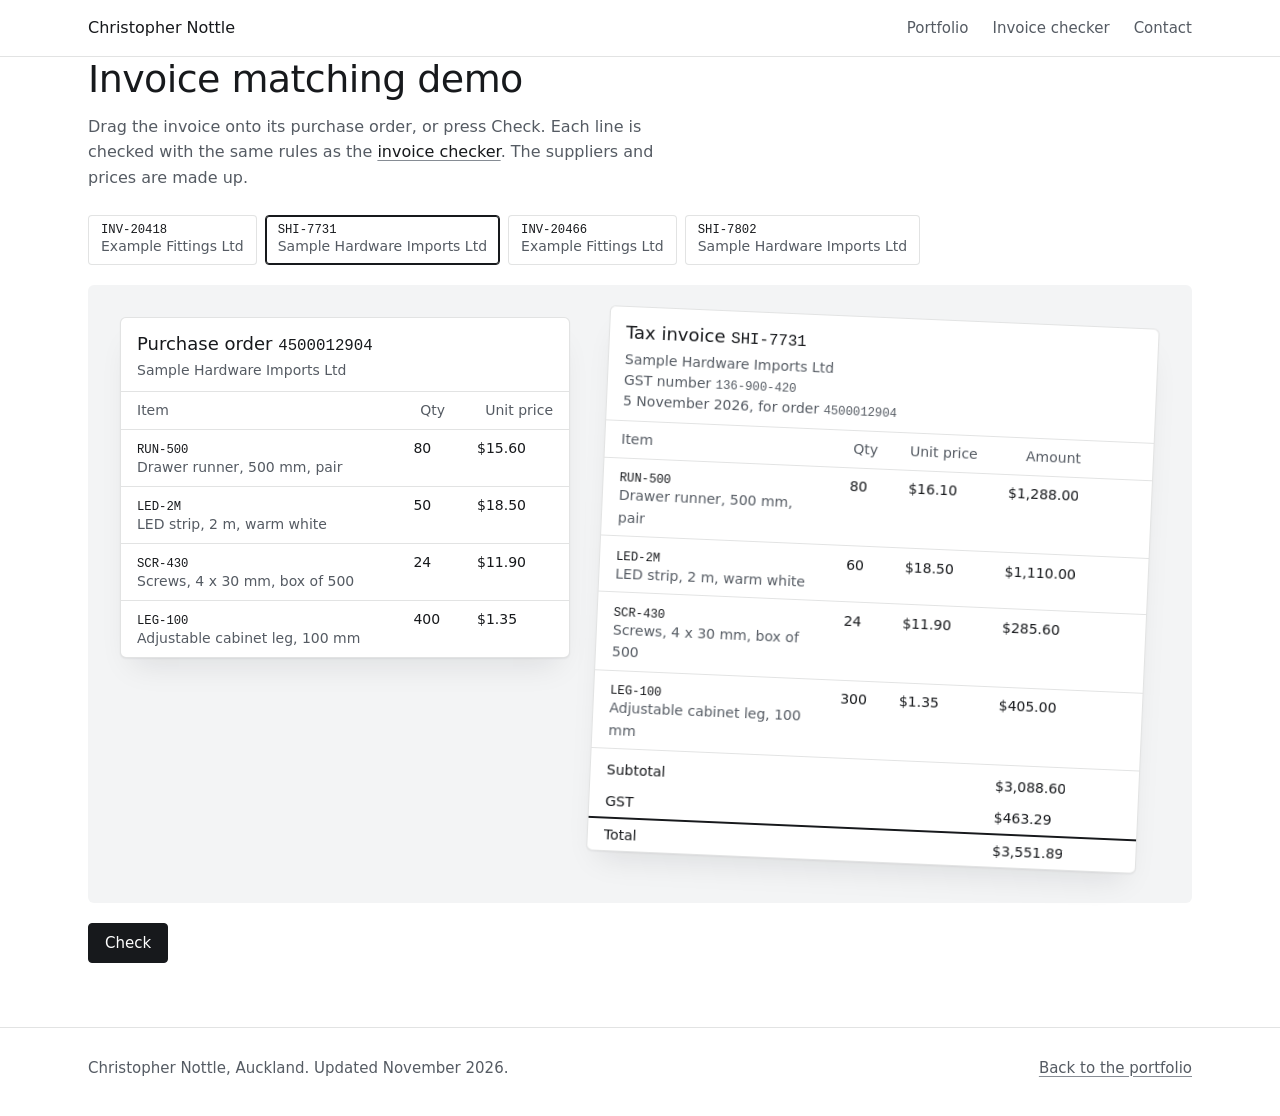
==== commit ee26f7bf: "Rebuild both pages as plain business software; the 3D desk becomes an invoice matching demo Home pag" ====
--- a/3d/index.html
+++ b/3d/index.html
@@ -3,298 +3,67 @@
 <head>
   <meta charset="utf-8">
   <meta name="viewport" content="width=device-width, initial-scale=1">
-  <title>Christopher Nottle | 3D portfolio</title>
-  <meta name="description" content="Christopher Nottle, Auckland. Nearly seven years running purchasing in SAP, and careful, tested AI tools for the same kind of business work, shown as a pile of documents checked one by one.">
+  <title>Invoice matching demo | Christopher Nottle</title>
+  <meta name="description" content="Drag a supplier invoice onto its purchase order and it is checked line by line, with the same rules as the invoice checker. Made-up suppliers and prices.">
   <meta name="robots" content="noindex, nofollow">
-  <meta name="color-scheme" content="light">
+  <meta name="color-scheme" content="light dark">
   <meta property="og:type" content="website">
-  <meta property="og:title" content="Christopher Nottle | 3D portfolio">
+  <meta property="og:title" content="Invoice matching demo | Christopher Nottle">
   <meta property="og:image" content="https://langkurst.github.io/cn-op7qz/assets/img/og-portfolio.png">
   <link rel="icon" href="../assets/img/favicon.png" type="image/png">
-  <link rel="preload" href="../assets/fonts/instrument-serif-latin-400-normal.woff2" as="font" type="font/woff2" crossorigin>
-  <link rel="preload" href="../assets/fonts/inter-latin-wght-normal.woff2" as="font" type="font/woff2" crossorigin>
-  <link rel="preload" href="../assets/fonts/GeistMono-Variable.woff2" as="font" type="font/woff2" crossorigin>
+  <link rel="preload" href="../assets/fonts/ibm-plex-sans-latin-400-normal.woff2" as="font" type="font/woff2" crossorigin>
+  <link rel="preload" href="../assets/fonts/ibm-plex-sans-latin-500-normal.woff2" as="font" type="font/woff2" crossorigin>
+  <link rel="preload" href="../assets/fonts/ibm-plex-mono-latin-400-normal.woff2" as="font" type="font/woff2" crossorigin>
   <link rel="stylesheet" href="style.css">
-  <script type="module" src="boot.js"></script>
 </head>
 <body>
   <a class="skip" href="#main">Skip to the main content</a>
-  <canvas id="scene" aria-hidden="true"></canvas>
 
-  <header class="bar">
-    <a class="bar-name" href="#top">Christopher Nottle</a>
-    <p class="index" aria-hidden="true"><span class="index-n" data-index-n>01</span><span class="index-of">/ 09</span><span class="index-name" data-index-name>Profile</span></p>
-    <nav class="bar-end" aria-label="Site">
-      <a href="../index.html">Plain version</a>
-      <button type="button" class="link-button needs-js" data-view-toggle>Flat view</button>
-      <a href="#contact">Contact</a>
-    </nav>
+  <header class="site-head">
+    <div class="wrap">
+      <a class="site-name" href="../index.html">Christopher Nottle</a>
+      <nav class="site-nav" aria-label="Site">
+        <ul>
+          <li><a href="../index.html">Portfolio</a></li>
+          <li><a href="../invoice-checker.html">Invoice checker</a></li>
+          <li><a href="../index.html#contact">Contact</a></li>
+        </ul>
+      </nav>
+    </div>
   </header>
 
-  <main id="main">
-    <section class="stop" id="top" data-name="Profile" aria-labelledby="hero-h">
-      <div class="panel">
-        <h1 id="hero-h">Christopher Nottle</h1>
-        <p class="lede">I spent nearly seven years running purchasing in SAP at Häfele New Zealand. Since October 2026 I have built four tools and products by directing AI coding agents. They write the code, and I decide what each one does and test it.</p>
-        <dl class="facts">
-          <div><dt>NZ$500k</dt><dd>of orders placed in a busy fortnight at Häfele, at the most</dd></div>
-          <div><dt>4,500+</dt><dd>automated tests across the four projects</dd></div>
-          <div><dt>95%</dt><dd>of personal details found by NZ Redact in a blind test</dd></div>
-        </dl>
-        <div class="reach">
-          <button type="button" class="btn btn-ink needs-js" data-copy="chris.a.nottle@gmail.com" aria-describedby="email">Copy email</button>
-          <span class="email" id="email">chris.a.nottle@gmail.com</span>
-          <span class="visually-hidden" role="status" data-copy-status></span>
-        </div>
-        <p class="links"><a href="../Christopher_Nottle_CV.pdf" download>CV (PDF)</a> <a href="https://www.linkedin.com/in/chris-nottle" rel="noopener">LinkedIn</a></p>
-        <p class="cue" aria-hidden="true">Auckland, New Zealand. Available now. Scroll to check each document.</p>
+  <main id="main" class="wrap">
+    <h1>Invoice matching demo</h1>
+    <p class="intro">Drag the invoice onto its purchase order, or press Check. Each line is checked with the same rules as the <a href="../invoice-checker.html">invoice checker</a>. The suppliers and prices are made up.</p>
+
+    <ul class="bills" data-bills aria-label="Sample bills"><li><button type="button" class="bill" data-bill="0" aria-pressed="false"><code>INV-20418</code><span>Example Fittings Ltd</span></button></li><li><button type="button" class="bill" data-bill="1" aria-pressed="true"><code>SHI-7731</code><span>Sample Hardware Imports Ltd</span></button></li><li><button type="button" class="bill" data-bill="2" aria-pressed="false"><code>INV-20466</code><span>Example Fittings Ltd</span></button></li><li><button type="button" class="bill" data-bill="3" aria-pressed="false"><code>SHI-7802</code><span>Sample Hardware Imports Ltd</span></button></li></ul>
+
+    <div class="desk" data-desk>
+      <section class="doc po" data-po aria-labelledby="po-h"><div class="doc-head"><h2 id="po-h">Purchase order <code>4500012904</code></h2><p>Sample Hardware Imports Ltd</p></div><table><caption class="visually-hidden">Lines on purchase order 4500012904</caption><thead><tr><th scope="col">Item</th><th scope="col" class="num">Qty</th><th scope="col" class="num">Unit price</th></tr></thead><tbody><tr><th scope="row"><code>RUN-500</code><span>Drawer runner, 500 mm, pair</span></th><td class="num">80</td><td class="num">$15.60</td></tr><tr><th scope="row"><code>LED-2M</code><span>LED strip, 2 m, warm white</span></th><td class="num">50</td><td class="num">$18.50</td></tr><tr><th scope="row"><code>SCR-430</code><span>Screws, 4 x 30 mm, box of 500</span></th><td class="num">24</td><td class="num">$11.90</td></tr><tr><th scope="row"><code>LEG-100</code><span>Adjustable cabinet leg, 100 mm</span></th><td class="num">400</td><td class="num">$1.35</td></tr></tbody></table></section>
+      <div class="tray">
+        <section class="doc inv" data-inv aria-labelledby="inv-h"><div class="doc-head"><h2 id="inv-h">Tax invoice <code>SHI-7731</code></h2><p>Sample Hardware Imports Ltd<br>GST number <code>136-900-420</code><br>5 November 2026, for order <code>4500012904</code></p></div><table><caption class="visually-hidden">Lines on invoice SHI-7731</caption><thead><tr><th scope="col">Item</th><th scope="col" class="num">Qty</th><th scope="col" class="num">Unit price</th><th scope="col" class="num">Amount</th><th scope="col"><span class="visually-hidden">Result</span></th></tr></thead><tbody><tr data-code="RUN-500" data-i="0"><th scope="row"><code>RUN-500</code><span>Drawer runner, 500 mm, pair</span></th><td class="num">80</td><td class="num">$16.10</td><td class="num">$1,288.00</td><td class="mark"></td></tr><tr data-code="LED-2M" data-i="1"><th scope="row"><code>LED-2M</code><span>LED strip, 2 m, warm white</span></th><td class="num">60</td><td class="num">$18.50</td><td class="num">$1,110.00</td><td class="mark"></td></tr><tr data-code="SCR-430" data-i="2"><th scope="row"><code>SCR-430</code><span>Screws, 4 x 30 mm, box of 500</span></th><td class="num">24</td><td class="num">$11.90</td><td class="num">$285.60</td><td class="mark"></td></tr><tr data-code="LEG-100" data-i="3"><th scope="row"><code>LEG-100</code><span>Adjustable cabinet leg, 100 mm</span></th><td class="num">300</td><td class="num">$1.35</td><td class="num">$405.00</td><td class="mark"></td></tr></tbody><tfoot><tr><th scope="row" colspan="3">Subtotal</th><td class="num">$3,088.60</td><td></td></tr><tr><th scope="row" colspan="3">GST</th><td class="num">$463.29</td><td></td></tr><tr class="grand"><th scope="row" colspan="3">Total</th><td class="num">$3,551.89</td><td></td></tr></tfoot></table></section>
       </div>
-      <div class="paper" aria-hidden="true">
-        <p class="p-label">Profile</p>
-        <p class="p-title">Christopher Nottle</p>
-        <p class="p-row"><span>Based</span><span>Auckland, NZ</span></p>
-        <p class="p-row"><span>Background</span><span>Nearly 7 years in SAP</span></p>
-        <p class="p-row"><span>Now</span><span>AI implementation</span></p>
-        <p class="p-row"><span>Available</span><span>Now</span></p>
-        <p class="p-figure">4 projects to check</p>
-      </div>
-    </section>
+    </div>
 
-    <section class="stop" data-name="NZ Redact" aria-labelledby="redact-h">
-      <div class="panel">
-        <p class="meta"><span class="num">01</span> Open-source tool, November 2026</p>
-        <h2 id="redact-h">NZ Redact</h2>
-        <p class="lede">Takes New Zealand personal details out of text before it goes into an AI tool, then puts them back into the answer.</p>
-        <dl class="facts">
-          <div><dt>95%</dt><dd>of numbers, dates, emails, phones and addresses found, blind</dd></div>
-          <div><dt>25%</dt><dd>of names found, so names need a read through</dd></div>
-          <div><dt>6</dt><dd>errors found against the official specifications, each fixed</dd></div>
-          <div><dt>40</dt><dd>automated tests on every change</dd></div>
-        </dl>
-        <p class="links"><a class="btn btn-ink" href="https://langkurst.github.io/nz-redact/">Open NZ Redact</a> <a href="https://github.com/Langkurst/nz-redact" rel="noopener">Source on GitHub</a></p>
-        <details class="more">
-          <summary>Read the case study</summary>
-          <dl class="grid">
-            <div><dt>The problem</dt><dd>In Xero's May 2026 survey, 40% of New Zealand small businesses named data privacy and security as a reason they are not using AI, or not using it more.</dd></div>
-            <div><dt>What I asked for</dt><dd>It runs on the user's own device and is blocked from connecting to anything. IRD, bank and NHI numbers follow Inland Revenue's and Health New Zealand's own rules. It is tested on documents its rules had never seen.</dd></div>
-            <div><dt>The AI's part</dt><dd>An AI coding agent wrote the code, the rules and the tests. A separate agent wrote the test documents without seeing the rules.</dd></div>
-            <div><dt>What it shows</dt><dd>I can put AI to work on a business's own data without putting that data at risk, and I measure whether it works.</dd></div>
-          </dl>
-        </details>
-      </div>
-      <div class="paper" aria-hidden="true">
-        <p class="p-label">Privacy check</p>
-        <p class="p-title">Before it goes into AI</p>
-        <p class="p-line">Safe to paste:</p>
-        <p class="p-chips"><span class="p-chip id">[IRD_1]</span><span class="p-chip money">[BANK_ACCOUNT_1]</span><span class="p-chip contact">[EMAIL_1]</span></p>
-        <p class="p-row"><span>Found, blind test</span><span>95%</span></p>
-        <p class="p-row"><span>Names found</span><span>25%</span></p>
-        <p class="p-row"><span>Connections allowed</span><span>0</span></p>
-        <p class="p-figure">40 tests passing</p>
-      </div>
-    </section>
+    <div class="actions">
+      <button type="button" class="btn btn-primary" data-check>Check</button>
+      <button type="button" class="btn" data-reset hidden>Put it back</button>
+    </div>
 
-    <section class="stop" data-name="Invoice checker" aria-labelledby="invoice-h">
-      <div class="panel">
-        <p class="meta"><span class="num">02</span> Demo, November 2026</p>
-        <h2 id="invoice-h">Invoice checker</h2>
-        <p class="lede">Checks each supplier invoice against its purchase order before it is paid. Built from the matching I did as a Purchaser.</p>
-        <dl class="facts">
-          <div><dt>31</dt><dd>automated tests</dd></div>
-          <div><dt>3</dt><dd>tax invoice rules, including the GST number check digit</dd></div>
-          <div><dt>$225</dt><dd>flagged to raise with the supplier on one sample bill</dd></div>
-        </dl>
-        <p class="links"><a class="btn btn-ink" href="../invoice-checker.html">Open the invoice checker</a></p>
-        <details class="more">
-          <summary>Read the case study</summary>
-          <dl class="grid">
-            <div><dt>The problem</dt><dd>Paying an invoice that does not match its order costs money: a higher price, extra units, a missing line or wrong GST. At Häfele I matched supplier invoices to purchase orders by hand.</dd></div>
-            <div><dt>What I asked for</dt><dd>Line-by-line matching with a plain reason for every flag, Inland Revenue's tax invoice rules, and money held in whole cents so the sums are exact.</dd></div>
-            <div><dt>The AI's part</dt><dd>An AI coding agent wrote the code and the tests. The suppliers and prices are made up.</dd></div>
-            <div><dt>What it shows</dt><dd>I know the process an accounts or purchasing team runs, so I can see where automation helps and where a person still has to decide.</dd></div>
-          </dl>
-        </details>
-      </div>
-      <div class="paper" aria-hidden="true">
-        <p class="p-label">Tax invoice</p>
-        <p class="p-title">SHI-7731</p>
-        <p class="p-row"><span>RUN-500, price</span><span>+$40.00</span></p>
-        <p class="p-row"><span>LED-2M, quantity</span><span>+$185.00</span></p>
-        <p class="p-row"><span>GST 15%</span><span>Checked</span></p>
-        <p class="p-row"><span>GST number</span><span>Valid</span></p>
-        <p class="p-figure">$225.00 to query</p>
-      </div>
-    </section>
+    <section class="result" data-result aria-live="polite" aria-label="Result of the check" hidden></section>
 
-    <section class="stop" data-name="SwimSorted" aria-labelledby="swimsorted-h">
-      <div class="panel">
-        <p class="meta"><span class="num">03</span> My own product, October 2026 to now</p>
-        <h2 id="swimsorted-h">SwimSorted</h2>
-        <p class="lede">An app for New Zealand pool technicians. Website and demo live. Company sign-ups open in December 2026. No customers yet.</p>
-        <dl class="facts">
-          <div><dt>About 130</dt><dd>changes merged in four weeks</dd></div>
-          <div><dt>3,000+</dt><dd>automated tests</dd></div>
-          <div><dt>26</dt><dd>dose cases checked against PoolMath</dd></div>
-        </dl>
-        <p class="links"><a class="btn btn-ink" href="https://swimsorted.co.nz" rel="noopener">Open swimsorted.co.nz</a></p>
-        <details class="more">
-          <summary>Read the case study</summary>
-          <dl class="grid">
-            <div><dt>The problem</dt><dd>I service pools for The Pool Guy, and every visit includes testing the water and working out what to add. Getting a dose wrong is a safety risk.</dd></div>
-            <div><dt>What it does</dt><dd>It works out each dose from the water test and the products carried. Every dose has a safety limit, and acid and chlorine never go in together.</dd></div>
-            <div><dt>My part, and the AI's</dt><dd>I make the product decisions and test it myself, including on my own phone. AI coding agents write the code.</dd></div>
-            <div><dt>What it shows</dt><dd>I can take work I know first-hand and turn it into a product with safety limits and thousands of tests.</dd></div>
-          </dl>
-        </details>
-      </div>
-      <div class="paper" aria-hidden="true">
-        <p class="p-label">Test report</p>
-        <p class="p-title">SwimSorted</p>
-        <p class="p-row"><span>Dose cases vs PoolMath</span><span>26</span></p>
-        <p class="p-row"><span>Automated tests</span><span>3,000+</span></p>
-        <p class="p-row"><span>Security setting tests</span><span>11</span></p>
-        <p class="p-row"><span>Customers</span><span>None yet</span></p>
-        <p class="p-figure">Every dose limited</p>
-      </div>
-    </section>
-
-    <section class="stop" data-name="KeaClip" aria-labelledby="keaclip-h">
-      <div class="panel">
-        <p class="meta"><span class="num">04</span> My own product, October 2026</p>
-        <h2 id="keaclip-h">KeaClip</h2>
-        <p class="lede">A free Windows app for saving, trimming and sharing video and audio, with no ads, account or tracking.</p>
-        <dl class="facts">
-          <div><dt>12</dt><dd>public releases in 15 days</dd></div>
-          <div><dt>1,433</dt><dd>tests passing at the latest release</dd></div>
-          <div><dt>30</dt><dd>known limits, published</dd></div>
-        </dl>
-        <p class="links"><a class="btn btn-ink" href="https://langkurst.github.io/KeaClip/" rel="noopener">KeaClip website</a> <a href="https://github.com/Langkurst/KeaClip/releases" rel="noopener">All 12 releases</a></p>
-        <details class="more">
-          <summary>Read the case study</summary>
-          <dl class="grid">
-            <div><dt>My part</dt><dd>I wrote the 49-section brief and decided what shipped. I set 38 working rules for the AI agents, including a test gate, a release gate and no purchases, publishing or messages without my say.</dd></div>
-            <div><dt>How it was released</dt><dd>The last two releases could not publish unless every test and a 41-check installer self-test passed. Each release publishes checksums.</dd></div>
-            <div><dt>The AI's part</dt><dd>AI coding agents wrote the code, the website and the user guide, to my rules and plain style. I used the app and reported faults.</dd></div>
-            <div><dt>What it shows</dt><dd>I can run a release process with gates, so nothing reaches people unless the checks pass.</dd></div>
-          </dl>
-        </details>
-      </div>
-      <div class="paper" aria-hidden="true">
-        <p class="p-label">Release notes</p>
-        <p class="p-title">KeaClip</p>
-        <p class="p-row"><span>Releases</span><span>12 in 15 days</span></p>
-        <p class="p-row"><span>Tests passing</span><span>1,433</span></p>
-        <p class="p-row"><span>Installer checks</span><span>41</span></p>
-        <p class="p-row"><span>Known limits, public</span><span>30</span></p>
-        <p class="p-figure">0 tests failing</p>
-      </div>
-    </section>
-
-    <section class="stop" data-name="Experience" aria-labelledby="work-h">
-      <div class="panel">
-        <p class="meta"><span class="num">05</span> Häfele New Zealand, 2016 to 2024</p>
-        <h2 id="work-h">Experience</h2>
-        <p class="lede">Purchaser at Häfele New Zealand, January 2018 to November 2024, in SAP every day. IT Support there before that.</p>
-        <dl class="facts">
-          <div><dt>Nearly 7</dt><dd>years as a Purchaser</dd></div>
-          <div><dt>NZ$500k</dt><dd>orders in a busy fortnight, around</dd></div>
-          <div><dt>50</dt><dd>staff supported in IT</dd></div>
-        </dl>
-        <details class="more">
-          <summary>The full history</summary>
-          <ol class="jobs">
-            <li><p class="job">Purchaser, Häfele New Zealand <span>January 2018 to November 2024</span></p>
-              <p>SAP every day for purchase orders, requisitions, material records and supplier prices, with weekly stock forecasts. Bought from Australia, Germany and Asia, with orders of up to around NZ$500,000 in a busy fortnight. Matched supplier invoices to purchase orders. Trained new purchasing staff.</p></li>
-            <li><p class="job">IT Support, Häfele New Zealand <span>2016 to 2017</span></p>
-              <p>IT support for the whole business of about 50 staff. Later worked alongside Dell's team for several months to rebuild staff computers after a cybersecurity incident.</p></li>
-            <li><p class="job">Since Häfele <span>2024 to now</span></p>
-              <p>Player Support Specialist at Grinding Gear Games during the Path of Exile 2 launch, up to around 1,400 player requests a day. Display installs for Atlantis Bathrooms. Casual pool servicing for The Pool Guy.</p></li>
-          </ol>
-          <p class="small">Diploma in Network Computer Engineering, Avonmore IT Tertiary Institute. Introduction to Pool Operations, NZQA Unit Standard 20046.</p>
-        </details>
-      </div>
-      <div class="paper" aria-hidden="true">
-        <p class="p-label">Purchase order</p>
-        <p class="p-title">Häfele New Zealand</p>
-        <p class="p-row"><span>Role</span><span>Purchaser</span></p>
-        <p class="p-row"><span>Years</span><span>2018 to 2024</span></p>
-        <p class="p-row"><span>System</span><span>SAP, every day</span></p>
-        <p class="p-row"><span>Busy fortnight</span><span>Up to NZ$500,000</span></p>
-        <p class="p-figure">Nearly 7 years</p>
-      </div>
-    </section>
-
-    <section class="stop" data-name="How I work with AI" aria-labelledby="ai-h">
-      <div class="panel">
-        <p class="meta"><span class="num">06</span> Rules I set</p>
-        <h2 id="ai-h">How I work with AI</h2>
-        <p class="lede">It does not buy, publish, send or permanently delete without my say. Passwords and keys stay out of logs.</p>
-        <details class="more">
-          <summary>Three times I stepped in</summary>
-          <ol class="jobs">
-            <li><p class="job">A domain purchase I declined twice <span>15 October 2026</span></p><p>The AI twice recommended buying a domain before anyone had checked the name. I asked for the check. The name was a registered trade mark in Australia, so I renamed the product.</p></li>
-            <li><p class="job">A cloud service that could have charged me <span>14 October 2026</span></p><p>I told the AI I must never be charged. It added hard limits, with tests, before the first upload.</p></li>
-            <li><p class="job">Wording that read like slogans <span>7 November 2026</span></p><p>I told the AI the business had to read as if I wrote it. The result was a rewrite, and a build check that fails if that style comes back.</p></li>
-          </ol>
-        </details>
-      </div>
-      <div class="paper" aria-hidden="true">
-        <p class="p-label">House rules</p>
-        <p class="p-title">Working with AI</p>
-        <p class="p-line">The AI drafts and recommends.</p>
-        <p class="p-line">It does not buy, publish, send or permanently delete without my say.</p>
-        <p class="p-line">Passwords and keys stay out of logs.</p>
-        <p class="p-figure">3 times I stepped in</p>
-      </div>
-    </section>
-
-    <section class="stop" data-name="Not done yet" aria-labelledby="notyet-h">
-      <div class="panel">
-        <p class="meta"><span class="num">07</span> Straight answers</p>
-        <h2 id="notyet-h">What I have not done yet</h2>
-        <ul class="plain">
-          <li>I am not a developer. AI coding agents write the code. I decide what gets built, set the rules and test it.</li>
-          <li>I have not set AI up for another business yet, and I have not yet trained anyone to use AI.</li>
-          <li>None of the four projects has users or customers yet.</li>
-          <li>No person has reviewed the code in my projects. Every review in the project records is an AI checking an AI's work.</li>
-        </ul>
-      </div>
-      <div class="paper" aria-hidden="true">
-        <p class="p-label">Open items</p>
-        <p class="p-title">Not done yet</p>
-        <p class="p-line">AI set up for another business</p>
-        <p class="p-line">Users or customers</p>
-        <p class="p-line">Code checked by a person</p>
-        <p class="p-figure">3 open</p>
-      </div>
-    </section>
-
-    <section class="stop" id="contact" data-name="Contact" aria-labelledby="contact-h">
-      <div class="panel">
-        <p class="meta"><span class="num">08</span> Auckland, New Zealand</p>
-        <h2 id="contact-h">Contact</h2>
-        <p class="lede">I am in Auckland and available now for remote, hybrid or on-site work. I am a New Zealand and British citizen.</p>
-        <div class="reach">
-          <button type="button" class="btn btn-ink needs-js" data-copy="chris.a.nottle@gmail.com" aria-describedby="email-2">Copy email</button>
-          <span class="email" id="email-2">chris.a.nottle@gmail.com</span>
-          <span class="visually-hidden" role="status" data-copy-status></span>
-        </div>
-        <p class="links"><a href="../Christopher_Nottle_CV.pdf" download>CV (PDF)</a> <a href="https://www.linkedin.com/in/chris-nottle" rel="noopener">LinkedIn</a> <a href="../index.html">Plain version of this site</a></p>
-      </div>
-      <div class="paper" aria-hidden="true">
-        <p class="p-label">Contact</p>
-        <p class="p-title">Christopher Nottle</p>
-        <p class="p-row"><span>Email</span><span>chris.a.nottle@gmail.com</span></p>
-        <p class="p-row"><span>LinkedIn</span><span>chris-nottle</span></p>
-        <p class="p-row"><span>Based</span><span>Auckland</span></p>
-        <p class="p-figure">Available now</p>
-      </div>
-    </section>
+    <noscript><p class="intro">This demo needs JavaScript. The <a href="../invoice-checker.html">invoice checker</a> shows the same check without dragging.</p></noscript>
   </main>
 
-  <footer class="foot">
-    <span>Christopher Nottle, Auckland, New Zealand. Updated November 2026.</span>
-    <span>No cookies and no tracking. 3D drawn with three.js (MIT licence).</span>
+  <footer class="site-foot">
+    <div class="wrap">
+      <span>Christopher Nottle, Auckland. Updated November 2026.</span>
+      <a href="../index.html">Back to the portfolio</a>
+    </div>
   </footer>
+
+  <script src="../assets/js/matcher.js"></script>
+  <script src="../assets/js/samples.js"></script>
+  <script src="demo.js"></script>
 </body>
 </html>
--- a/3d/style.css
+++ b/3d/style.css
@@ -1,179 +1,139 @@
 /*
-  3D portfolio styles, from DESIGN.md (kept on this PC): the same ledger-on-paper design as the plain page.
-  The page reads fully without the 3D scene:
-  html.three  = the WebGL desk is running behind the text
-  html.flat   = no 3D (reduced motion, no WebGL, data saver, or the visitor chose it); paper cards show instead
-  The scene is the page. Text sits on it like a caption. The top bar is the only floating layer, and the only glass.
+  Invoice matching demo, from DESIGN.md (kept on this PC): the same plain business-software look as the
+  portfolio. White page, IBM Plex Sans, IBM Plex Mono only for item codes and document numbers, and canary
+  yellow only on lines that do not match. Depth comes from CSS perspective on the invoice while it is in the
+  tray or being dragged. Nothing moves until the visitor drags or presses a button.
 */
-@font-face { font-family: "Instrument Serif"; src: url("../assets/fonts/instrument-serif-latin-400-normal.woff2") format("woff2"); font-weight: 400; font-style: normal; font-display: block; }
-@font-face { font-family: "Inter"; src: url("../assets/fonts/inter-latin-wght-normal.woff2") format("woff2"); font-weight: 100 900; font-display: block; }
-@font-face { font-family: "Geist Mono"; src: url("../assets/fonts/GeistMono-Variable.woff2") format("woff2"); font-weight: 100 900; font-display: block; }
+@font-face { font-family: "IBM Plex Sans"; src: url("../assets/fonts/ibm-plex-sans-latin-400-normal.woff2") format("woff2"); font-weight: 400; font-display: block; }
+@font-face { font-family: "IBM Plex Sans"; src: url("../assets/fonts/ibm-plex-sans-latin-500-normal.woff2") format("woff2"); font-weight: 500; font-display: block; }
+@font-face { font-family: "IBM Plex Sans"; src: url("../assets/fonts/ibm-plex-sans-latin-600-normal.woff2") format("woff2"); font-weight: 600; font-display: block; }
+@font-face { font-family: "IBM Plex Mono"; src: url("../assets/fonts/ibm-plex-mono-latin-400-normal.woff2") format("woff2"); font-weight: 400; font-display: block; }
 
 :root {
-  color-scheme: light;
-  --bg: #e9e4d9;
-  --text: #1c1b18;
-  --body: #34322d;
-  --muted: #55524a;
-  --line: rgba(28, 27, 24, .18);
-  --rule: #1c1b18;
-  --accent: #b23a1f;
-  --btn: #1c1b18;
-  --btn-ink: #fdfcf8;
-  --paper: #f6f2e8;
-  --paper-muted: #55524b;
-  --hair: .5px;
-  --serif: "Instrument Serif", Georgia, serif;
-  --sans: "Inter", "Segoe UI", system-ui, -apple-system, Arial, sans-serif;
-  --mono: "Geist Mono", ui-monospace, "Cascadia Mono", Consolas, monospace;
-  --ease-small: cubic-bezier(.2, .8, .2, 1);
-  --ease-big: cubic-bezier(.65, .05, 0, 1);
+  color-scheme: light dark;
+  --bg: #ffffff;
+  --desk: #f3f4f5;
+  --paper: #ffffff;
+  --text: #17191c;
+  --muted: #555b63;
+  --line: rgba(23, 25, 28, .12);
+  --line-strong: #868c94;
+  --accent: #6b5200;
+  --canary: #fff0a3;
+  --btn: #17191c;
+  --btn-ink: #ffffff;
+  --doc-shadow: 0 1px 2px rgba(17, 20, 30, .06), 0 18px 30px -12px rgba(17, 20, 30, .10);
+  --lift-shadow: 0 2px 4px rgba(17, 20, 30, .08), 0 30px 50px -16px rgba(17, 20, 30, .22);
+  --sans: "IBM Plex Sans", "Segoe UI", system-ui, -apple-system, Arial, sans-serif;
+  --mono: "IBM Plex Mono", ui-monospace, "Cascadia Mono", Consolas, monospace;
+  --ease: cubic-bezier(.2, .7, .2, 1);
+}
+@media (prefers-color-scheme: dark) {
+  :root {
+    --bg: #121315; --desk: #1a1b1e; --paper: #1f2124; --text: #eceef0; --muted: #a2a8b0;
+    --line: rgba(236, 238, 240, .12); --line-strong: #6e747c; --accent: #f2d35b; --canary: #3a3110;
+    --btn: #eceef0; --btn-ink: #121315;
+    --doc-shadow: 0 1px 2px rgba(0, 0, 0, .3), 0 18px 30px -12px rgba(0, 0, 0, .5);
+    --lift-shadow: 0 2px 4px rgba(0, 0, 0, .35), 0 30px 50px -16px rgba(0, 0, 0, .65);
+  }
 }
 
 *, *::before, *::after { box-sizing: border-box; }
 html { -webkit-text-size-adjust: 100%; text-size-adjust: 100%; }
-body {
-  margin: 0; background: var(--bg); color: var(--text); overflow-x: hidden;
-  font: 450 1rem/1.6 var(--sans); letter-spacing: -.006em; font-feature-settings: "cv01", "ss03";
-  -webkit-font-smoothing: antialiased;
+body { margin: 0; background: var(--bg); color: var(--text); font: 400 1rem/1.6 var(--sans); -webkit-font-smoothing: antialiased; }
+h1, h2 { margin: 0; font-weight: 500; text-wrap: balance; }
+h1 { font-size: clamp(1.875rem, 3vw, 2.375rem); line-height: 1.18; letter-spacing: -.015em; }
+h2 { font-size: 1.125rem; line-height: 1.35; }
+p { margin: 0 0 1em; }
+code { font: 400 .875em/1 var(--mono); }
+a { color: var(--text); text-decoration: underline; text-decoration-color: var(--line-strong); text-underline-offset: .2em; }
+a:hover { text-decoration-color: currentColor; }
+:focus-visible { outline: 3px solid var(--accent); outline-offset: 2px; border-radius: 2px; }
+.wrap { max-width: 72rem; margin: 0 auto; padding: 0 1.5rem; }
+.visually-hidden { position: absolute; width: 1px; height: 1px; overflow: hidden; clip: rect(0 0 0 0); clip-path: inset(50%); white-space: nowrap; }
+.skip { position: absolute; left: 1rem; top: -4rem; z-index: 20; padding: .6rem 1rem; background: var(--btn); color: var(--btn-ink); border-radius: 4px; text-decoration: none; }
+.skip:focus { top: 1rem; }
+.num { font-variant-numeric: tabular-nums; text-align: right; white-space: nowrap; }
+
+.site-head { border-bottom: 1px solid var(--line); }
+.site-head .wrap { display: flex; flex-wrap: wrap; align-items: center; gap: .25rem 2rem; min-height: 3.5rem; }
+.site-name { margin-right: auto; font-weight: 500; text-decoration: none; }
+.site-nav ul { display: flex; flex-wrap: wrap; gap: 0 1.5rem; margin: 0; padding: 0; list-style: none; }
+.site-nav a { display: inline-block; padding: .4rem 0; color: var(--muted); text-decoration: none; font-size: .9375rem; }
+.site-nav a:hover { color: var(--text); text-decoration: underline; }
+
+main { padding-top: clamp(2rem, 5vw, 3.5rem); }
+.intro { max-width: 38rem; margin-top: .75rem; color: var(--muted); }
+
+/* the four sample bills */
+.bills { display: flex; flex-wrap: wrap; gap: .5rem; margin: 1.5rem 0 0; padding: 0; list-style: none; }
+.bill { display: grid; gap: .05rem; padding: .5rem .75rem; text-align: left; border: 1px solid var(--line); border-radius: 4px; background: var(--paper); color: var(--text); font: 400 .875rem/1.35 var(--sans); cursor: pointer; }
+.bill span { color: var(--muted); }
+.bill:hover { border-color: var(--line-strong); }
+.bill[aria-pressed="true"] { border-color: var(--text); box-shadow: inset 0 0 0 1px var(--text); }
+
+/* the desk: the order on the left, the in-tray on the right */
+.desk { display: grid; gap: 1.5rem; margin-top: 1.25rem; padding: clamp(1rem, 3vw, 2rem); background: var(--desk); border-radius: 6px; perspective: 1600px; }
+.doc { background: var(--paper); border: 1px solid var(--line); border-radius: 6px; box-shadow: var(--doc-shadow); font-size: .875rem; min-width: 0; }
+.doc-head { padding: .9rem 1rem .6rem; border-bottom: 1px solid var(--line); }
+.doc-head p { margin: .25rem 0 0; color: var(--muted); line-height: 1.5; }
+.doc table { width: 100%; border-collapse: collapse; }
+.doc th, .doc td { padding: .45rem 1rem; text-align: left; vertical-align: baseline; }
+.doc thead th { font-weight: 500; color: var(--muted); border-bottom: 1px solid var(--line); }
+.doc thead th.num { text-align: right; }
+.doc tbody th { font-weight: 400; }
+.doc tbody th code { display: block; }
+.doc tbody th span { color: var(--muted); }
+.doc tbody tr + tr th, .doc tbody tr + tr td { border-top: 1px solid var(--line); }
+.doc tfoot th, .doc tfoot td { font-weight: 400; padding-top: .3rem; padding-bottom: .3rem; }
+.doc tfoot tr:first-child th, .doc tfoot tr:first-child td { border-top: 1px solid var(--line); padding-top: .6rem; }
+.doc tfoot .grand th, .doc tfoot .grand td { font-weight: 500; border-top: 2px solid var(--text); }
+.po { transition: box-shadow .15s var(--ease); }
+.po.is-target { box-shadow: 0 0 0 3px var(--accent), var(--doc-shadow); }
+
+/* the invoice: tilted in the tray, lifted while dragged, flat once it is on the order */
+.tray { min-width: 0; }
+.inv { cursor: grab; touch-action: none; user-select: none; transform-origin: 50% 0;
+  transform: translate(var(--dx, 0px), var(--dy, 0px)) rotateX(10deg) rotateZ(2.5deg);
+  transition: transform .45s var(--ease), box-shadow .45s var(--ease); }
+.inv.is-dragging { cursor: grabbing; z-index: 5; position: relative; box-shadow: var(--lift-shadow);
+  transform: translate(var(--dx, 0px), var(--dy, 0px)) rotateX(4deg) rotateZ(1deg) scale(1.02); transition: none; }
+.inv.is-placed { cursor: default; transform: none; user-select: text; }
+.inv .mark { width: 3.5rem; text-align: right; color: var(--muted); white-space: nowrap; }
+.inv tr.is-check th, .inv tr.is-check td { background: var(--canary); }
+.inv tr.is-check .mark { color: var(--accent); font-weight: 500; }
+
+.actions { display: flex; flex-wrap: wrap; gap: .6rem; margin-top: 1.25rem; }
+.btn { display: inline-flex; align-items: center; min-height: 2.5rem; padding: .45rem 1rem; border-radius: 4px; border: 1px solid var(--line-strong); background: var(--paper); color: var(--text); font: 500 .9375rem/1.2 var(--sans); cursor: pointer; transition: background-color .15s var(--ease), border-color .15s var(--ease); }
+.btn:hover { border-color: var(--text); }
+.btn-primary { background: var(--btn); border-color: var(--btn); color: var(--btn-ink); }
+.btn:disabled { opacity: .45; cursor: default; }
+.btn[hidden] { display: none; }
+
+.result { margin-top: 1.5rem; max-width: 46rem; }
+.result h2 { font-size: 1.25rem; }
+.result .raise { margin: .25rem 0 0; font-weight: 500; }
+.findings { margin: 1rem 0 0; padding: 0; list-style: none; border-top: 1px solid var(--line); }
+.findings li { display: grid; gap: .15rem; padding: .7rem 0; border-bottom: 1px solid var(--line); }
+.findings strong { font-weight: 500; }
+.findings span { color: var(--muted); }
+.findings .is-check strong::before { content: "Check"; display: inline-block; margin-right: .5rem; padding: 0 .35rem; border-radius: 2px; background: var(--canary); color: var(--accent); font-size: .8125rem; }
+.findings .is-note strong::before { content: "Note"; display: inline-block; margin-right: .5rem; color: var(--muted); font-size: .8125rem; }
+
+.site-foot { margin-top: 4rem; padding: 1.75rem 0 2.5rem; border-top: 1px solid var(--line); color: var(--muted); font-size: .9375rem; }
+.site-foot .wrap { display: flex; flex-wrap: wrap; justify-content: space-between; gap: .5rem 2rem; }
+.site-foot a { color: var(--muted); }
+
+@media (min-width: 60rem) {
+  .desk { grid-template-columns: minmax(0, .9fr) minmax(0, 1.1fr); gap: 2.5rem; align-items: start; }
 }
-h1, h2 { font-family: var(--serif); font-weight: 400; margin: 0; text-wrap: balance; color: var(--text); }
-h1 { font-size: clamp(3.75rem, 8vw, 6.875rem); line-height: .92; letter-spacing: -.02em; }
-h2 { font-size: clamp(3.25rem, 6.5vw, 5.5rem); line-height: .95; letter-spacing: -.015em; }
-p { margin: 0 0 1em; text-wrap: pretty; }
-p:last-child { margin-bottom: 0; }
-a { color: var(--text); text-decoration: underline; text-decoration-color: rgba(28, 27, 24, .45); text-decoration-thickness: 1px; text-underline-offset: .22em; transition: text-decoration-color .15s var(--ease-small); }
-a:hover { text-decoration-color: currentColor; }
-:focus-visible { outline: 3px solid var(--accent); outline-offset: 3px; border-radius: 2px; }
-.visually-hidden { position: absolute; width: 1px; height: 1px; overflow: hidden; clip: rect(0 0 0 0); clip-path: inset(50%); white-space: nowrap; }
-.skip { position: absolute; left: 1rem; top: -4rem; z-index: 20; padding: .6rem 1rem; background: var(--btn); color: var(--btn-ink); border-radius: 4px; font-weight: 590; text-decoration: none; }
-.skip:focus { top: 1rem; }
-
-/* ---------- the scene sits behind everything ---------- */
-#scene { position: fixed; inset: 0; width: 100%; height: 100%; display: block; opacity: 0; transition: opacity 1.2s var(--ease-big); pointer-events: none; }
-html.three #scene.ready { opacity: 1; }
-html.flat #scene { display: none; }
-
-/* ---------- the top bar: the one floating layer ---------- */
-.bar {
-  position: fixed; top: 0; left: 0; right: 0; z-index: 10;
-  display: flex; align-items: baseline; flex-wrap: wrap; gap: .25rem 2rem;
-  padding: .85rem clamp(1rem, 3vw, 2rem);
-  background: rgba(246, 244, 238, .74); -webkit-backdrop-filter: blur(12px); backdrop-filter: blur(12px);
-  border-bottom: var(--hair) solid var(--line);
+@media (max-width: 35rem) {
+  .wrap { padding: 0 1rem; }
+  .doc th, .doc td { padding-left: .6rem; padding-right: .6rem; }
+  .inv { transform: translate(var(--dx, 0px), var(--dy, 0px)) rotateX(6deg) rotateZ(1.5deg); }
 }
-.bar-name { margin-right: auto; font-weight: 590; letter-spacing: -.01em; text-decoration: none; }
-.index { margin: 0; display: flex; align-items: baseline; gap: .5rem; font: 450 .8125rem/1.4 var(--mono); color: var(--muted); font-variant-numeric: tabular-nums; }
-.index-n { color: var(--text); }
-.index-name { color: var(--text); padding-left: .5rem; border-left: var(--hair) solid var(--line); }
-.bar-end { display: flex; flex-wrap: wrap; gap: .25rem 1.5rem; font-size: .9375rem; }
-.bar-end a { color: var(--body); }
-.link-button { padding: 0; border: 0; background: none; cursor: pointer; font: inherit; color: var(--body); text-decoration: underline; text-decoration-color: rgba(28, 27, 24, .45); text-underline-offset: .22em; }
-.link-button:hover { color: var(--text); text-decoration-color: currentColor; }
-.needs-js { display: none; }
-html.three .needs-js, html.flat.js .needs-js { display: inline-flex; }
-
-/* ---------- each stop is one sheet ---------- */
-main { position: relative; z-index: 1; }
-.stop { min-height: 100vh; min-height: 100svh; display: grid; align-items: end; padding: 6rem clamp(1rem, 4vw, 3.5rem) clamp(2.5rem, 7vh, 4.5rem); gap: 2rem; }
-.panel { position: relative; width: min(38rem, 100%); }
-/* A soft wash of light behind the words, so they read cleanly over the desk without a box. */
-html.three .panel::before { content: ""; position: absolute; inset: -3.5rem -5rem -3rem -3.5rem; z-index: -1; background: radial-gradient(closest-side, rgba(247, 244, 236, .95), rgba(247, 244, 236, .84) 60%, rgba(247, 244, 236, 0)); filter: blur(8px); pointer-events: none; }
-.meta { display: flex; gap: .75rem; margin-bottom: 1rem; font: 450 .8125rem/1.3 var(--mono); color: var(--body); }
-.num { color: var(--text); }
-.lede { margin: 1.1rem 0 0; max-width: 34rem; font-size: clamp(1.03rem, 1.35vw, 1.125rem); line-height: 1.55; color: var(--body); }
-.small { font-size: .875rem; color: var(--muted); }
-.cue { margin-top: 1.5rem; font: 450 .8125rem/1.4 var(--mono); color: var(--body); }
-
-/* the ledger: description on the left, the figure on the right */
-.facts { display: grid; margin: 1.5rem 0 0; border-top: 1px solid var(--rule); max-width: 34rem; }
-.facts > div { display: grid; grid-template-columns: minmax(0, 1fr) auto; gap: 1.25rem; align-items: baseline; padding: .55rem 0; border-bottom: var(--hair) solid var(--line); }
-.facts dt { order: 2; font: 500 .9375rem/1.3 var(--mono); font-variant-numeric: tabular-nums; text-align: right; white-space: nowrap; color: var(--text); }
-.facts dd { order: 1; margin: 0; font-size: .875rem; line-height: 1.45; color: var(--body); }
-
-/* buttons: square-ish, one filled at most; everything else is a plain link */
-.btn {
-  display: inline-flex; align-items: center; justify-content: center; min-height: 2.75rem; padding: .5rem 1.05rem;
-  border-radius: 4px; border: 1px solid var(--text); background: transparent; color: var(--text);
-  font: 520 .9375rem/1.2 var(--sans); text-decoration: none; cursor: pointer;
-  transition: background-color .15s var(--ease-small);
+@media (pointer: coarse) { .btn, .bill { min-height: 2.75rem; } .site-nav a { min-height: 2.75rem; display: inline-flex; align-items: center; } }
+@media (prefers-reduced-motion: reduce) {
+  .inv, .po, .btn { transition: none; }
+  .inv { transform: none; }
 }
-.btn-ink { background: var(--btn); border-color: var(--btn); color: var(--btn-ink); }
-.btn-ink:hover { background: #33312c; }
-.links, .reach { display: flex; flex-wrap: wrap; gap: .6rem 1.5rem; align-items: center; margin-top: 1.25rem; }
-.reach { gap: .6rem .75rem; }
-.email { display: inline-flex; align-items: center; min-height: 2.75rem; padding: .45rem .85rem; font: 450 .8125rem/1.2 var(--mono); border: var(--hair) solid var(--muted); border-radius: 4px; background: rgba(253, 252, 248, .7); user-select: all; overflow-wrap: anywhere; }
-
-/* The full case, one click away */
-.more { margin-top: 1rem; max-width: 38rem; }
-.more summary { display: inline-flex; align-items: baseline; gap: .5rem; cursor: pointer; list-style: none; padding: .4rem 0; font-size: .9375rem; color: var(--text); text-decoration: underline; text-decoration-color: rgba(28, 27, 24, .45); text-underline-offset: .22em; }
-.more summary::-webkit-details-marker { display: none; }
-.more summary::before { content: "+"; font: 500 .9375rem/1 var(--mono); color: var(--muted); }
-.more[open] summary::before { content: "\2212"; }
-.more > :not(summary) { margin-top: .6rem; padding: .25rem 1rem; border-radius: 6px; background: rgba(250, 248, 242, .94); border: var(--hair) solid var(--line); }
-.more > .small { padding: .6rem 1rem; }
-.grid { display: grid; margin: 0; }
-.grid > div { display: grid; gap: .15rem 1.25rem; padding: .7rem 0; border-bottom: var(--hair) solid var(--line); }
-.grid > div:last-child { border-bottom: 0; }
-.grid dt { font: 450 .8125rem/1.5 var(--mono); color: var(--muted); }
-.grid dd { margin: 0; font-size: .9rem; line-height: 1.5; color: var(--body); }
-.jobs { list-style: none; margin: 0; padding: 0 1rem; }
-.jobs li { padding: .75rem 0; border-top: var(--hair) solid var(--line); }
-.jobs li:first-child { border-top: 0; }
-.jobs li p { margin: 0; font-size: .9rem; color: var(--body); }
-.job { display: flex; flex-wrap: wrap; justify-content: space-between; gap: .1rem 1rem; margin-bottom: .3rem !important; font-weight: 590; color: var(--text) !important; }
-.job span { font: 450 .75rem/1.6 var(--mono); color: var(--muted); }
-.plain { list-style: none; margin: 1.25rem 0 0; padding: 0; max-width: 36rem; border-top: 1px solid var(--rule); }
-.plain li { padding: .65rem 0; border-bottom: var(--hair) solid var(--line); color: var(--body); }
-
-/* ---------- paper cards: the source of the 3D sheets' text, and the flat view ---------- */
-html.three .paper { display: none; }
-.paper {
-  justify-self: center; align-self: center; width: min(22rem, 100%); aspect-ratio: 1 / 1.414;
-  background: var(--paper); color: var(--text); border-radius: 2px; padding: 1.6rem 1.5rem 1.3rem;
-  box-shadow: 0 1px 1px rgba(40, 30, 15, .05), 0 18px 34px -18px rgba(40, 30, 15, .35);
-  transform: rotate(-1.5deg); display: flex; flex-direction: column; font-size: .875rem;
-}
-.stop:nth-of-type(even) .paper { transform: rotate(1.2deg); }
-.paper p { margin: 0; }
-.p-label { font: 500 .66rem/1.2 var(--mono); text-transform: uppercase; letter-spacing: .12em; color: var(--paper-muted); border-bottom: 2px solid var(--text); padding-bottom: .55rem; margin-bottom: 1rem !important; }
-.p-title { font: 400 1.75rem/1.05 var(--serif); letter-spacing: -.01em; margin-bottom: .9rem !important; }
-.p-line { color: var(--body); line-height: 1.45; margin-bottom: .35rem !important; }
-.p-row { display: flex; justify-content: space-between; gap: .8rem; padding: .38rem 0; border-bottom: 1px dashed #d4cdbe; font-size: .8125rem; }
-.p-row span:first-child { color: var(--paper-muted); }
-.p-row span:last-child { font-family: var(--mono); font-weight: 500; text-align: right; }
-.p-chips { display: flex; flex-wrap: wrap; gap: .3rem; margin: .2rem 0 .7rem !important; }
-.p-chip { font: 500 .66rem/1.5 var(--mono); padding: 0 .3rem; border-radius: 2px; border: var(--hair) solid; }
-.p-chip.id { color: #8a4b00; background: #fbecd2; border-color: #c9965a; }
-.p-chip.money { color: #254f9c; background: #e4ecfb; border-color: #8ea7d6; }
-.p-chip.contact { color: #1f6b3a; background: #e0f1e5; border-color: #86bd98; }
-.p-figure { margin-top: auto !important; font: 400 2rem/1 var(--serif); letter-spacing: -.01em; }
-
-.foot { position: relative; z-index: 1; display: flex; flex-wrap: wrap; justify-content: space-between; gap: .4rem 2rem; padding: 1.5rem clamp(1rem, 4vw, 3.5rem) 2.5rem; color: var(--muted); font-size: .8125rem; background: rgba(233, 228, 217, .94); border-top: var(--hair) solid var(--line); }
-
-/* wide screens: text bottom-left, the desk fills the rest */
-@media (min-width: 56rem) {
-  .stop { grid-template-columns: minmax(0, 38rem) minmax(0, 1fr); }
-  html.three .stop { grid-template-columns: minmax(0, 38rem); }
-  .grid > div { grid-template-columns: 8.5rem minmax(0, 1fr); }
-  html.flat .stop { align-items: center; }
-}
-/* narrow screens: the desk at the top, the words below it */
-@media (max-width: 55.99rem) {
-  html.three .stop { padding-top: 52vh; padding-top: 52svh; }
-  html.three .stop:first-child { padding-top: 38vh; padding-top: 38svh; }
-  .stop { padding-left: 1rem; padding-right: 1rem; }
-  html.three .panel::before { inset: -2rem -1rem -1.5rem -1rem; }
-  .paper { order: -1; width: min(16rem, 82%); }
-  h2 { font-size: clamp(3rem, 12vw, 3.75rem); }
-  .index-name { display: none; }
-}
-/* phones: the bar keeps the name and the count on one line, the links on the next */
-@media (max-width: 29.99rem) {
-  .bar { column-gap: 1rem; }
-  .bar-end { width: 100%; gap: .25rem 1.25rem; font-size: .875rem; }
-}
-@media (pointer: coarse) {
-  .bar-end a, .link-button { min-height: 2.25rem; display: inline-flex; align-items: center; }
-}
-@media (prefers-reduced-motion: reduce) { #scene, .btn, a { transition: none; } }
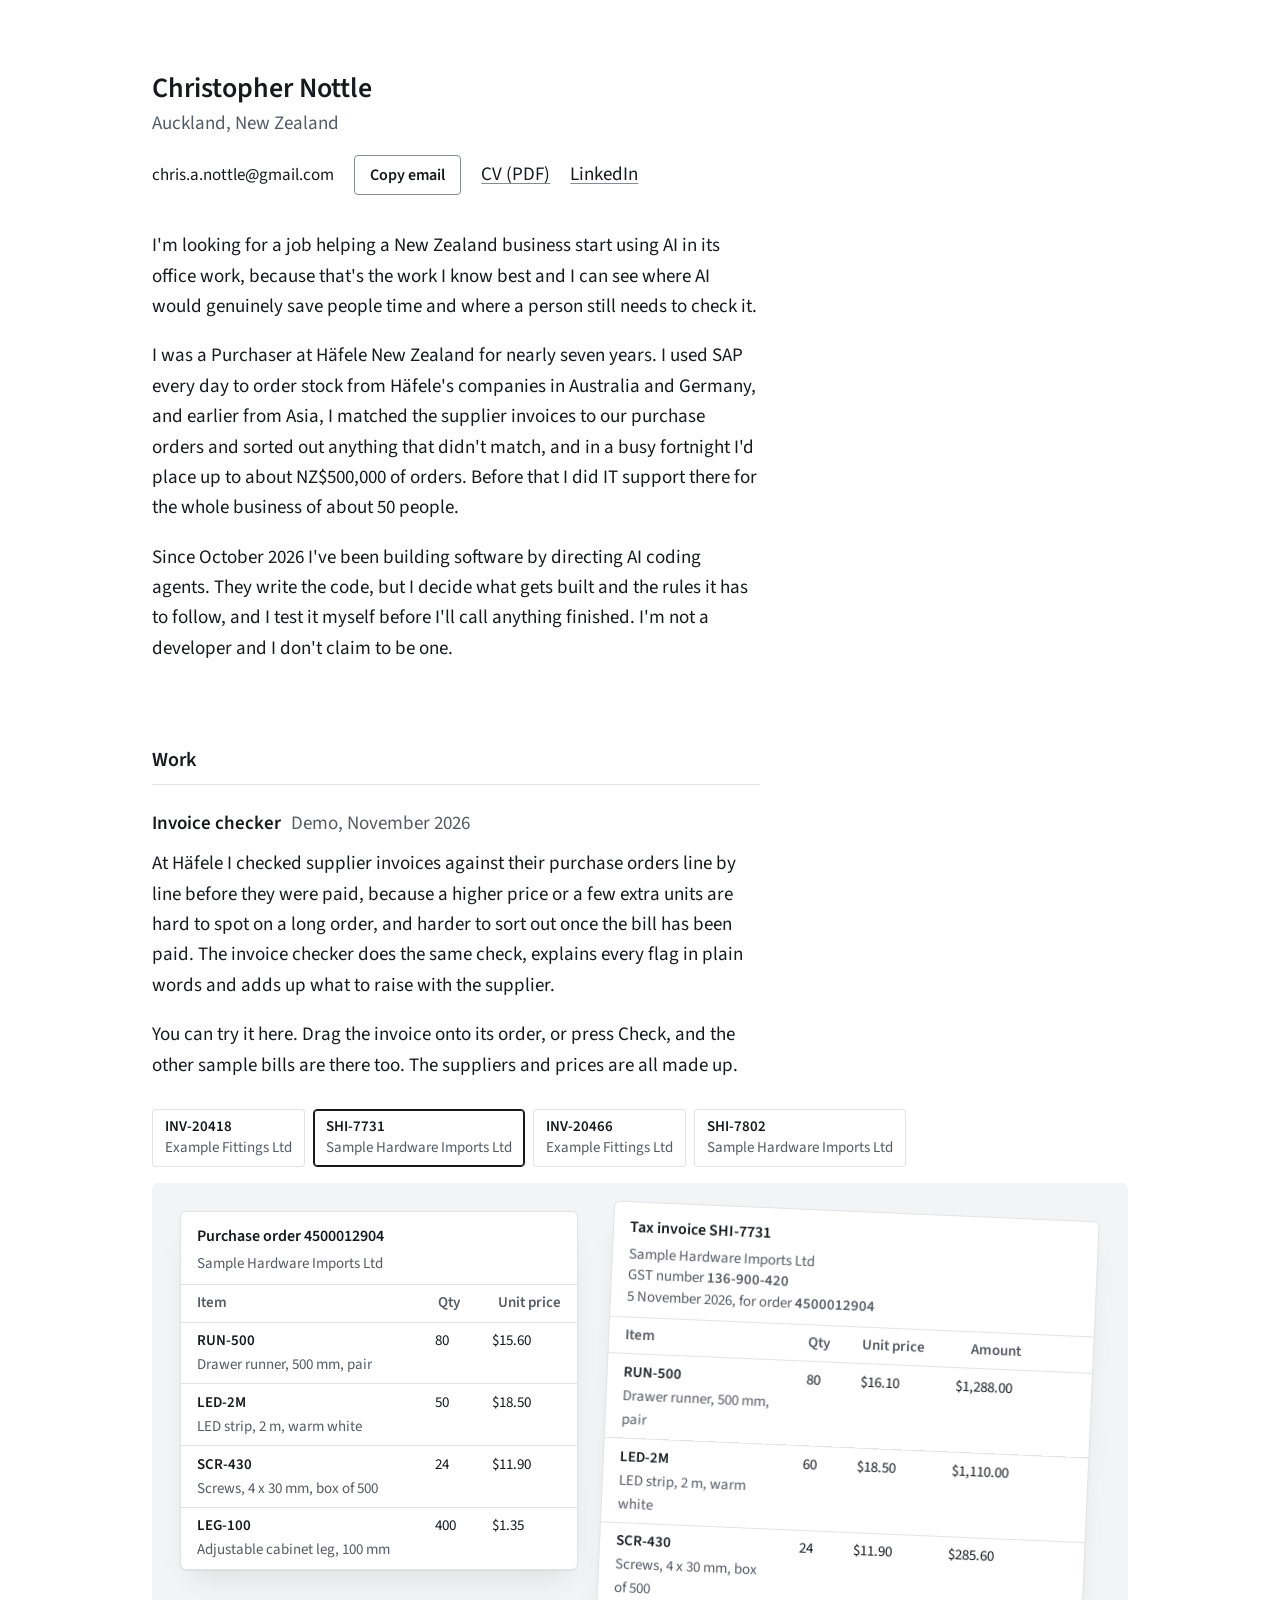
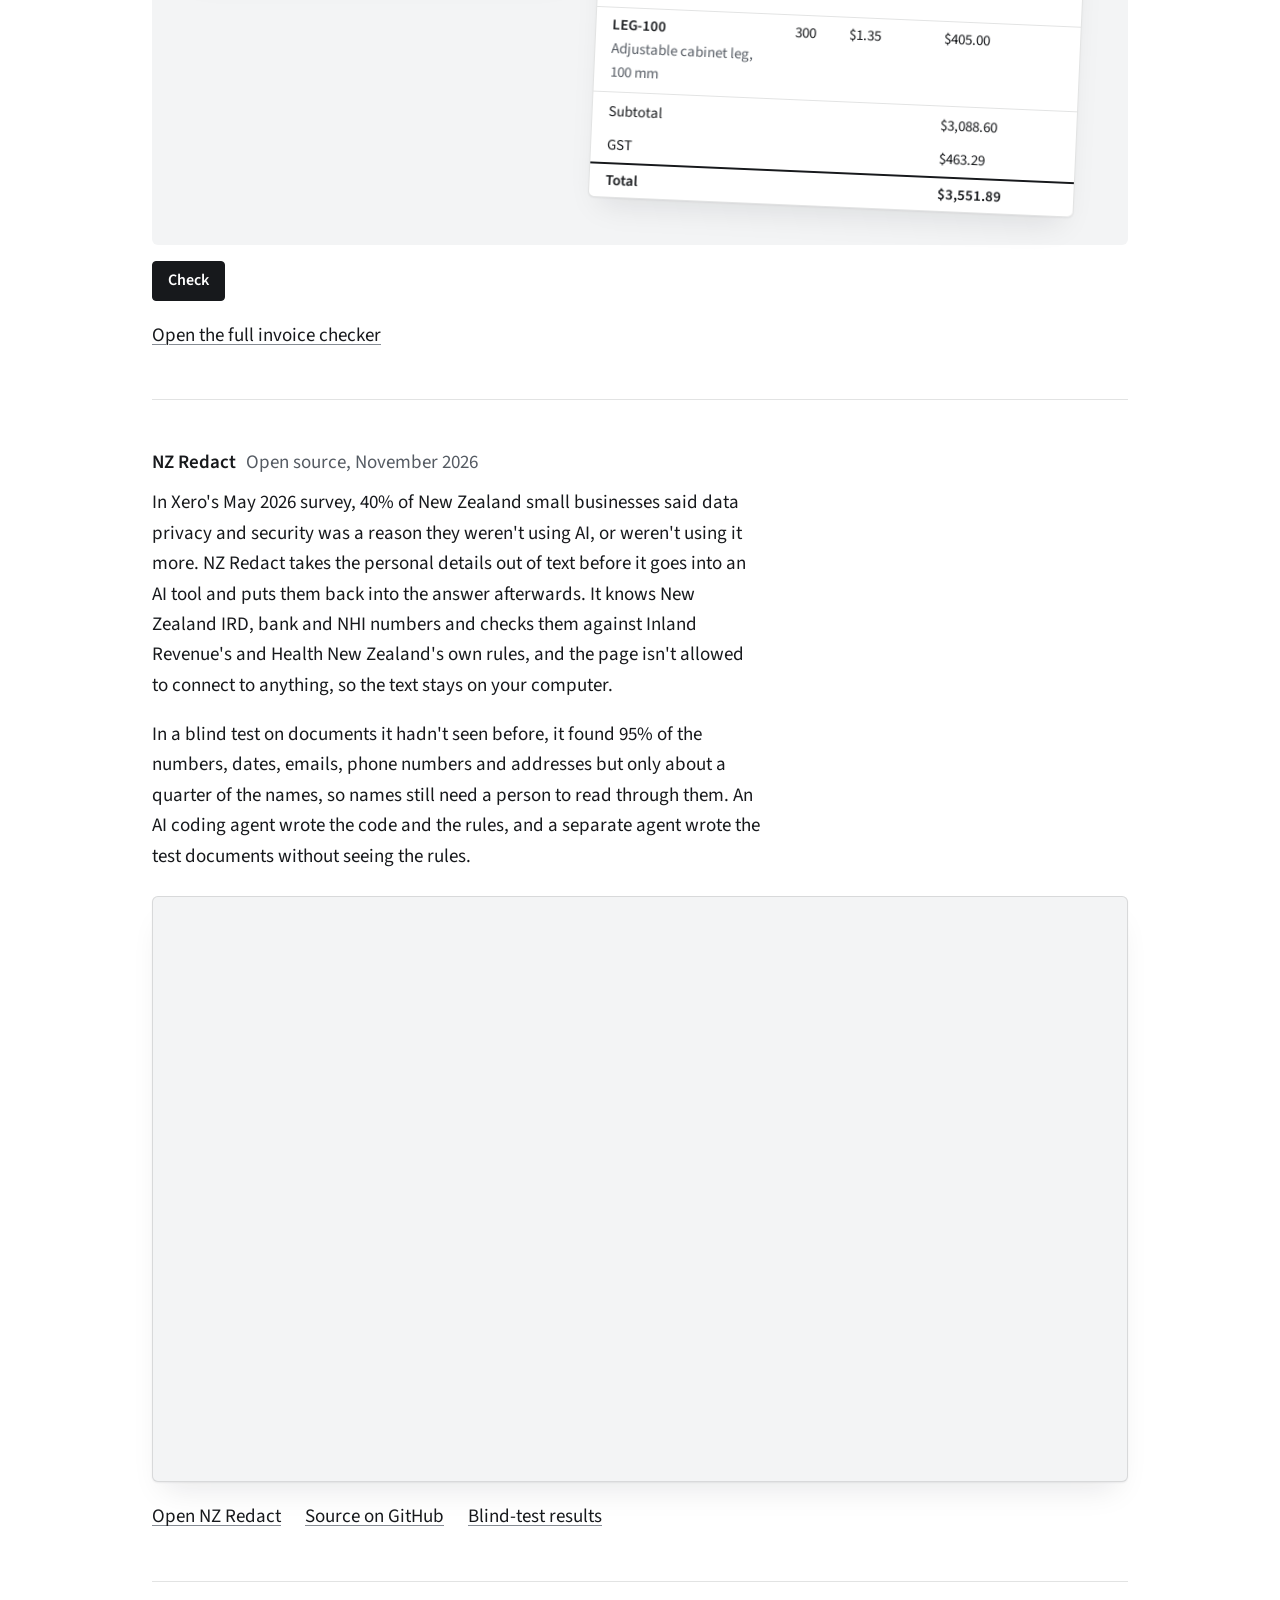
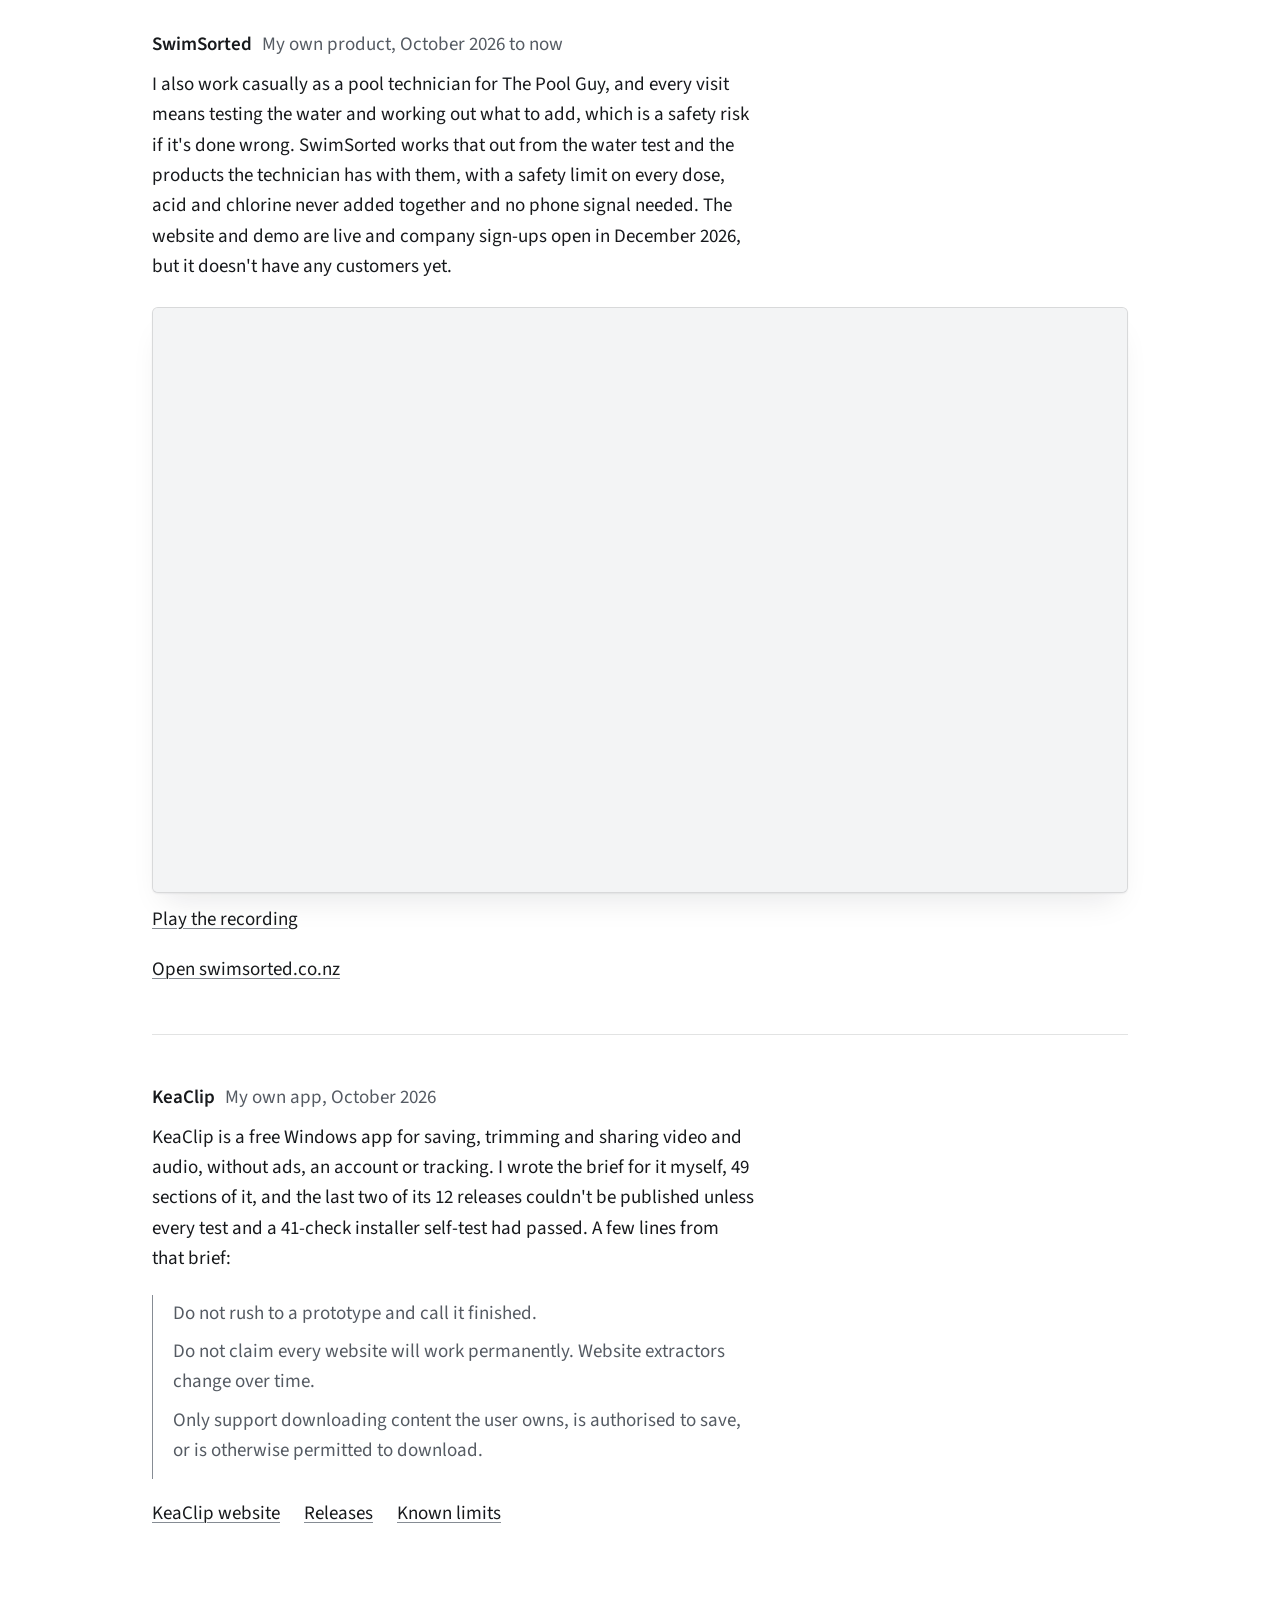
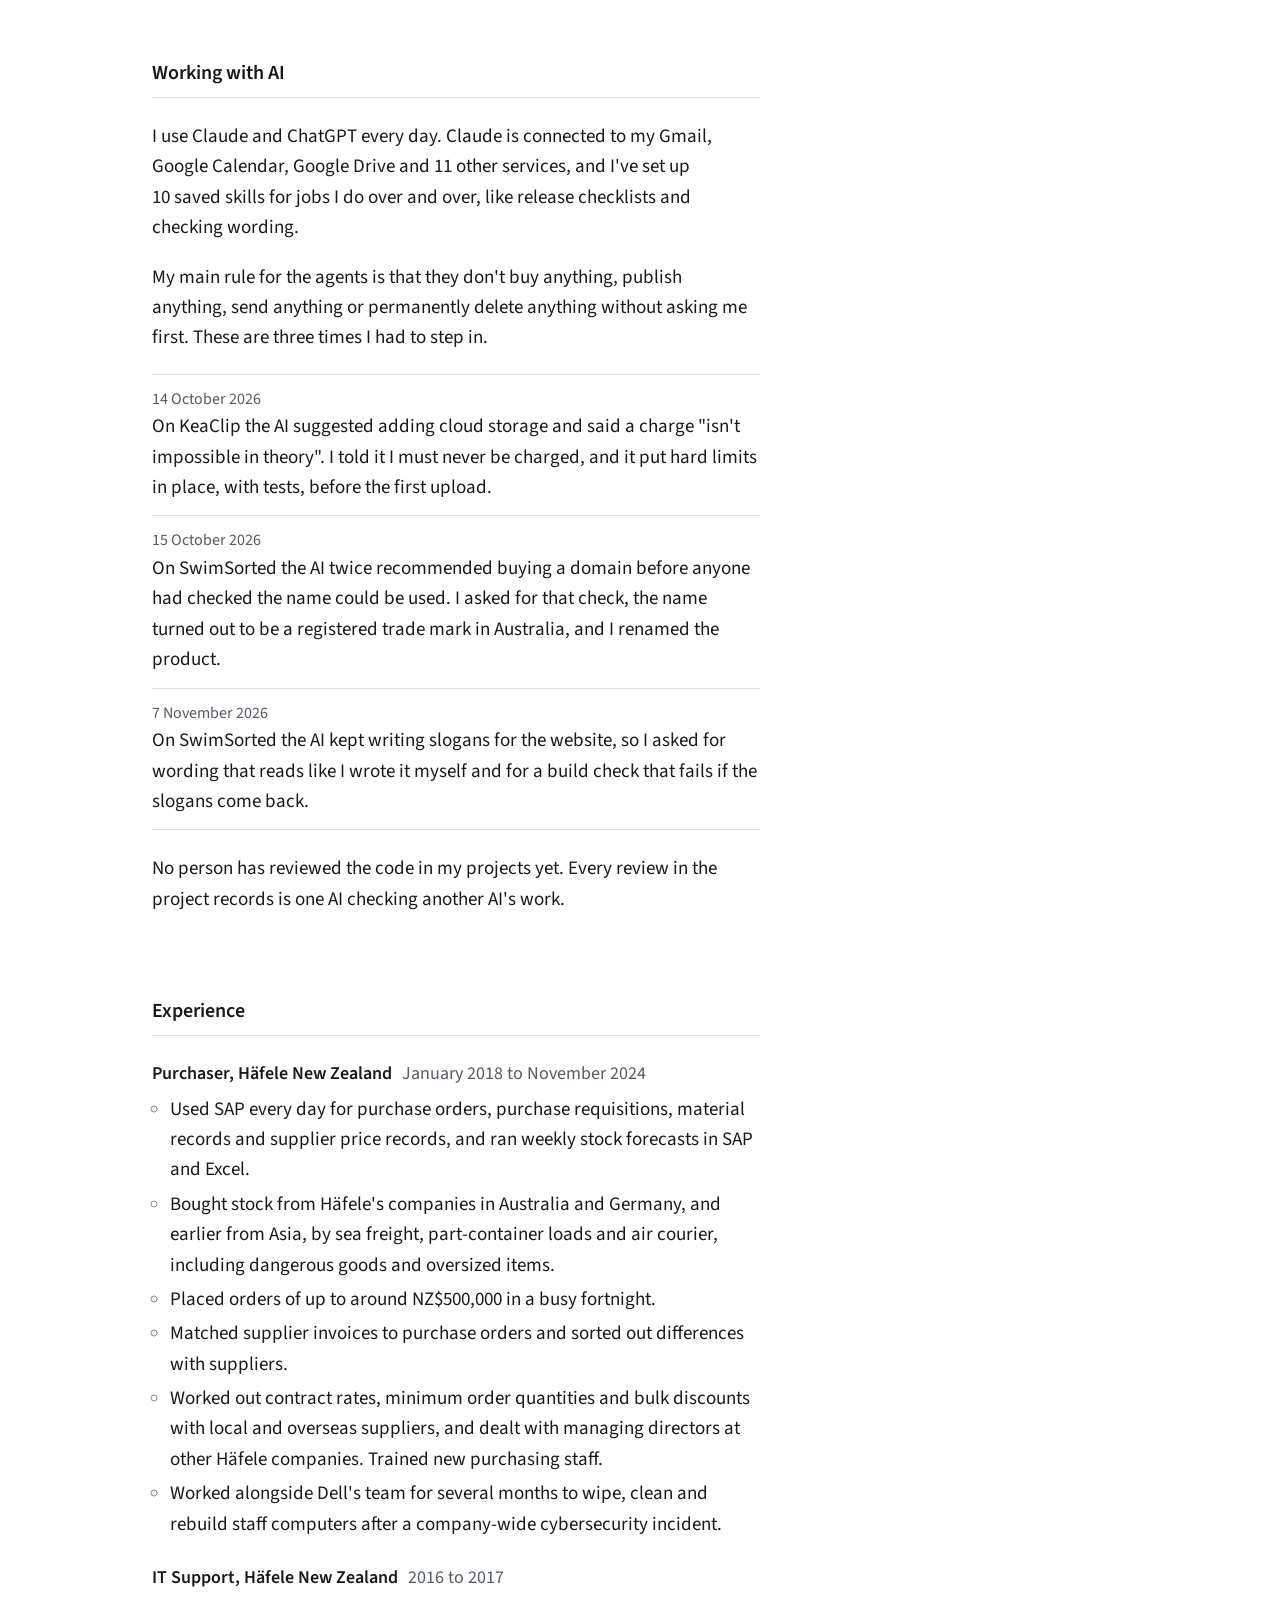
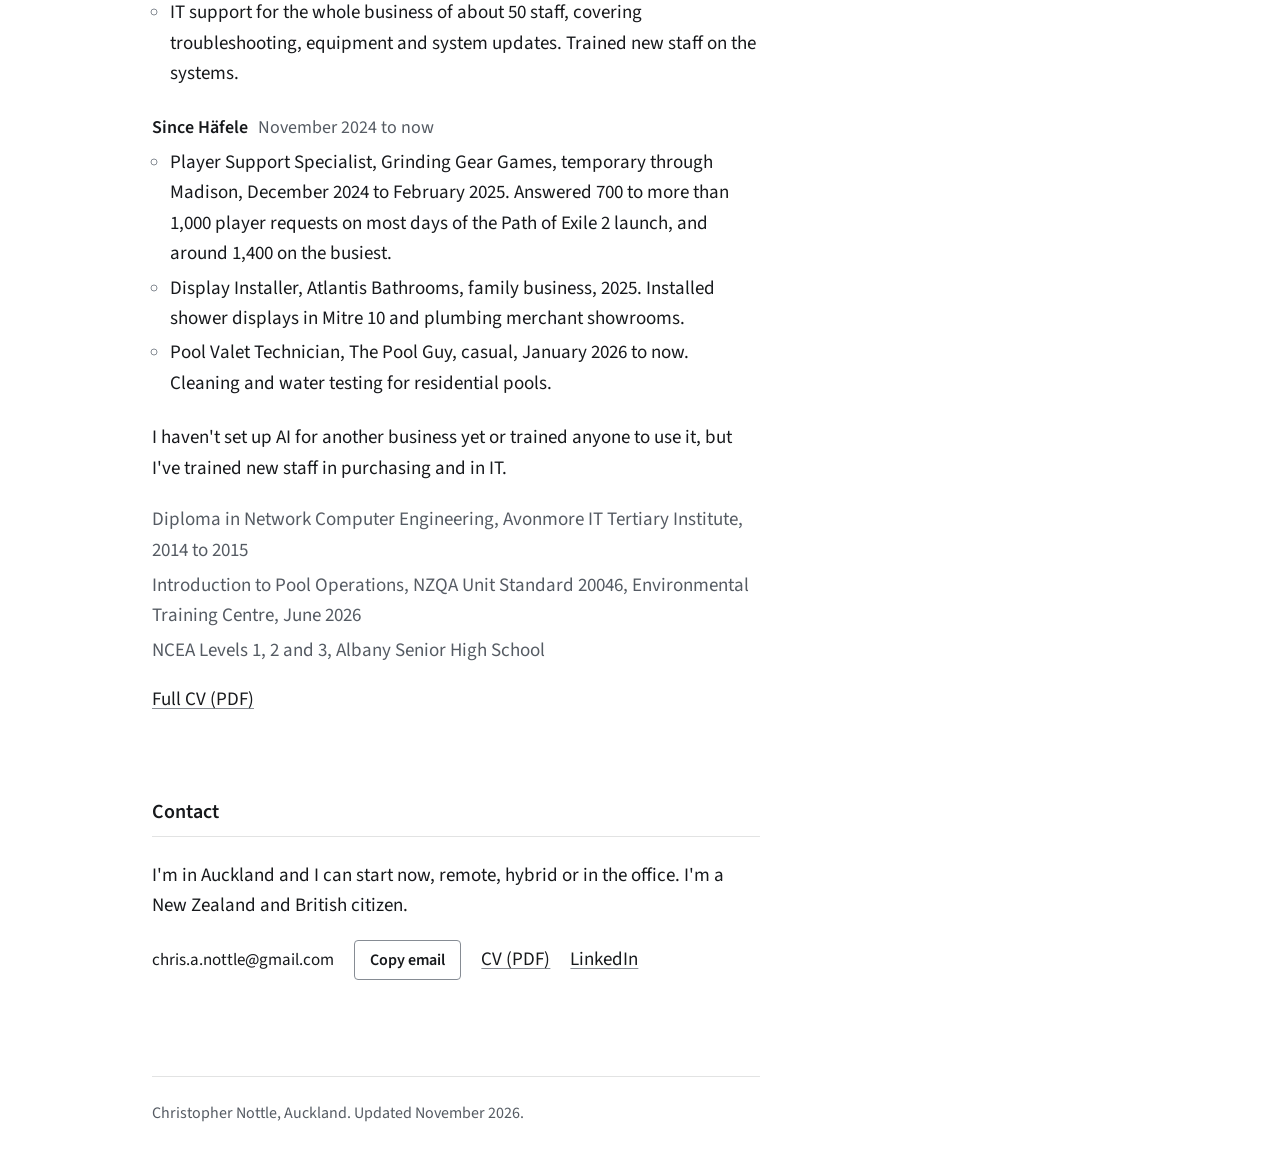
==== commit 7fbb812b: "Rewrite the portfolio as a one-page letter in my own voice, with the invoice check built in One colu" ====
--- a/3d/index.html
+++ b/3d/index.html
@@ -3,67 +3,12 @@
 <head>
   <meta charset="utf-8">
   <meta name="viewport" content="width=device-width, initial-scale=1">
-  <title>Invoice matching demo | Christopher Nottle</title>
-  <meta name="description" content="Drag a supplier invoice onto its purchase order and it is checked line by line, with the same rules as the invoice checker. Made-up suppliers and prices.">
+  <title>Invoice matching demo moved | Christopher Nottle</title>
   <meta name="robots" content="noindex, nofollow">
-  <meta name="color-scheme" content="light dark">
-  <meta property="og:type" content="website">
-  <meta property="og:title" content="Invoice matching demo | Christopher Nottle">
-  <meta property="og:image" content="https://langkurst.github.io/cn-op7qz/assets/img/og-portfolio.png">
-  <link rel="icon" href="../assets/img/favicon.png" type="image/png">
-  <link rel="preload" href="../assets/fonts/ibm-plex-sans-latin-400-normal.woff2" as="font" type="font/woff2" crossorigin>
-  <link rel="preload" href="../assets/fonts/ibm-plex-sans-latin-500-normal.woff2" as="font" type="font/woff2" crossorigin>
-  <link rel="preload" href="../assets/fonts/ibm-plex-mono-latin-400-normal.woff2" as="font" type="font/woff2" crossorigin>
-  <link rel="stylesheet" href="style.css">
+  <meta http-equiv="refresh" content="0; url=../index.html#invoice">
 </head>
 <body>
-  <a class="skip" href="#main">Skip to the main content</a>
-
-  <header class="site-head">
-    <div class="wrap">
-      <a class="site-name" href="../index.html">Christopher Nottle</a>
-      <nav class="site-nav" aria-label="Site">
-        <ul>
-          <li><a href="../index.html">Portfolio</a></li>
-          <li><a href="../invoice-checker.html">Invoice checker</a></li>
-          <li><a href="../index.html#contact">Contact</a></li>
-        </ul>
-      </nav>
-    </div>
-  </header>
-
-  <main id="main" class="wrap">
-    <h1>Invoice matching demo</h1>
-    <p class="intro">Drag the invoice onto its purchase order, or press Check. Each line is checked with the same rules as the <a href="../invoice-checker.html">invoice checker</a>. The suppliers and prices are made up.</p>
-
-    <ul class="bills" data-bills aria-label="Sample bills"><li><button type="button" class="bill" data-bill="0" aria-pressed="false"><code>INV-20418</code><span>Example Fittings Ltd</span></button></li><li><button type="button" class="bill" data-bill="1" aria-pressed="true"><code>SHI-7731</code><span>Sample Hardware Imports Ltd</span></button></li><li><button type="button" class="bill" data-bill="2" aria-pressed="false"><code>INV-20466</code><span>Example Fittings Ltd</span></button></li><li><button type="button" class="bill" data-bill="3" aria-pressed="false"><code>SHI-7802</code><span>Sample Hardware Imports Ltd</span></button></li></ul>
-
-    <div class="desk" data-desk>
-      <section class="doc po" data-po aria-labelledby="po-h"><div class="doc-head"><h2 id="po-h">Purchase order <code>4500012904</code></h2><p>Sample Hardware Imports Ltd</p></div><table><caption class="visually-hidden">Lines on purchase order 4500012904</caption><thead><tr><th scope="col">Item</th><th scope="col" class="num">Qty</th><th scope="col" class="num">Unit price</th></tr></thead><tbody><tr><th scope="row"><code>RUN-500</code><span>Drawer runner, 500 mm, pair</span></th><td class="num">80</td><td class="num">$15.60</td></tr><tr><th scope="row"><code>LED-2M</code><span>LED strip, 2 m, warm white</span></th><td class="num">50</td><td class="num">$18.50</td></tr><tr><th scope="row"><code>SCR-430</code><span>Screws, 4 x 30 mm, box of 500</span></th><td class="num">24</td><td class="num">$11.90</td></tr><tr><th scope="row"><code>LEG-100</code><span>Adjustable cabinet leg, 100 mm</span></th><td class="num">400</td><td class="num">$1.35</td></tr></tbody></table></section>
-      <div class="tray">
-        <section class="doc inv" data-inv aria-labelledby="inv-h"><div class="doc-head"><h2 id="inv-h">Tax invoice <code>SHI-7731</code></h2><p>Sample Hardware Imports Ltd<br>GST number <code>136-900-420</code><br>5 November 2026, for order <code>4500012904</code></p></div><table><caption class="visually-hidden">Lines on invoice SHI-7731</caption><thead><tr><th scope="col">Item</th><th scope="col" class="num">Qty</th><th scope="col" class="num">Unit price</th><th scope="col" class="num">Amount</th><th scope="col"><span class="visually-hidden">Result</span></th></tr></thead><tbody><tr data-code="RUN-500" data-i="0"><th scope="row"><code>RUN-500</code><span>Drawer runner, 500 mm, pair</span></th><td class="num">80</td><td class="num">$16.10</td><td class="num">$1,288.00</td><td class="mark"></td></tr><tr data-code="LED-2M" data-i="1"><th scope="row"><code>LED-2M</code><span>LED strip, 2 m, warm white</span></th><td class="num">60</td><td class="num">$18.50</td><td class="num">$1,110.00</td><td class="mark"></td></tr><tr data-code="SCR-430" data-i="2"><th scope="row"><code>SCR-430</code><span>Screws, 4 x 30 mm, box of 500</span></th><td class="num">24</td><td class="num">$11.90</td><td class="num">$285.60</td><td class="mark"></td></tr><tr data-code="LEG-100" data-i="3"><th scope="row"><code>LEG-100</code><span>Adjustable cabinet leg, 100 mm</span></th><td class="num">300</td><td class="num">$1.35</td><td class="num">$405.00</td><td class="mark"></td></tr></tbody><tfoot><tr><th scope="row" colspan="3">Subtotal</th><td class="num">$3,088.60</td><td></td></tr><tr><th scope="row" colspan="3">GST</th><td class="num">$463.29</td><td></td></tr><tr class="grand"><th scope="row" colspan="3">Total</th><td class="num">$3,551.89</td><td></td></tr></tfoot></table></section>
-      </div>
-    </div>
-
-    <div class="actions">
-      <button type="button" class="btn btn-primary" data-check>Check</button>
-      <button type="button" class="btn" data-reset hidden>Put it back</button>
-    </div>
-
-    <section class="result" data-result aria-live="polite" aria-label="Result of the check" hidden></section>
-
-    <noscript><p class="intro">This demo needs JavaScript. The <a href="../invoice-checker.html">invoice checker</a> shows the same check without dragging.</p></noscript>
-  </main>
-
-  <footer class="site-foot">
-    <div class="wrap">
-      <span>Christopher Nottle, Auckland. Updated November 2026.</span>
-      <a href="../index.html">Back to the portfolio</a>
-    </div>
-  </footer>
-
-  <script src="../assets/js/matcher.js"></script>
-  <script src="../assets/js/samples.js"></script>
-  <script src="demo.js"></script>
+  <h1>The invoice matching demo has moved</h1>
+  <p>It's on the <a href="../index.html#invoice">home page</a> now.</p>
 </body>
 </html>
